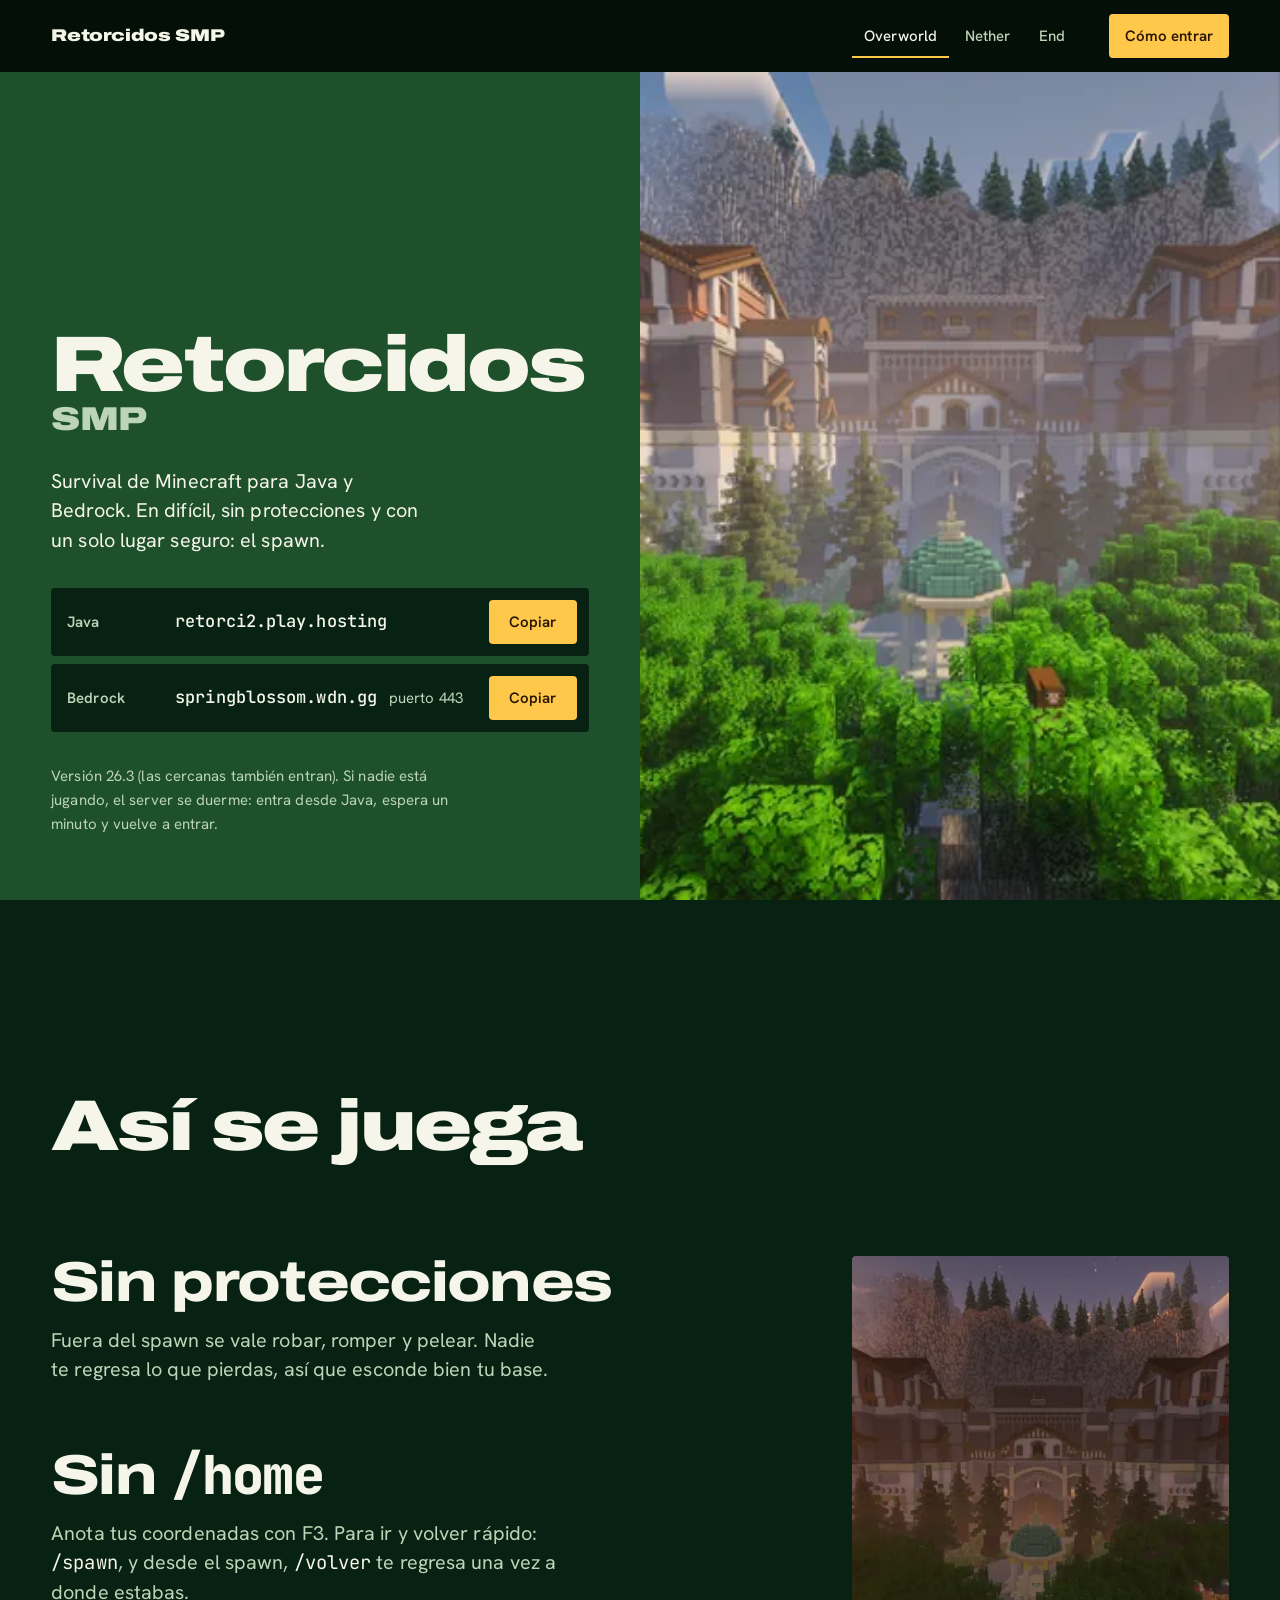
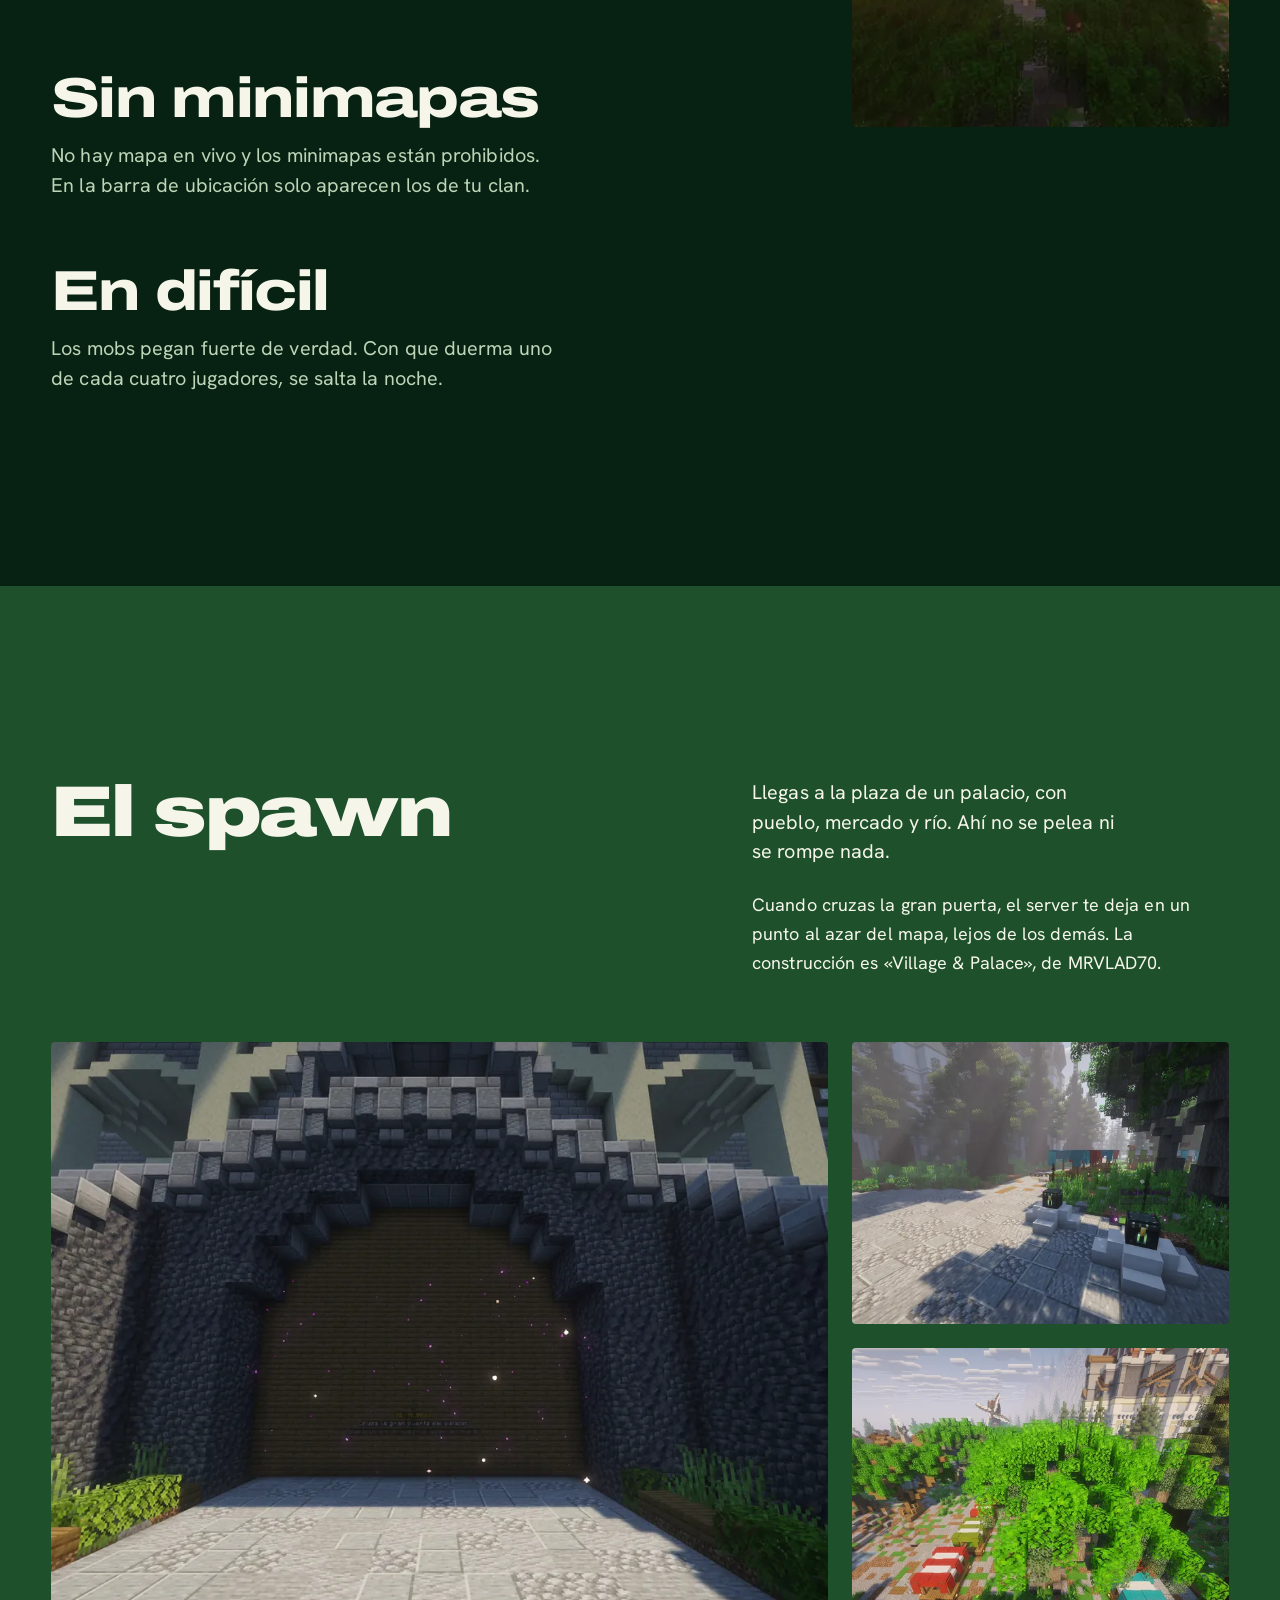
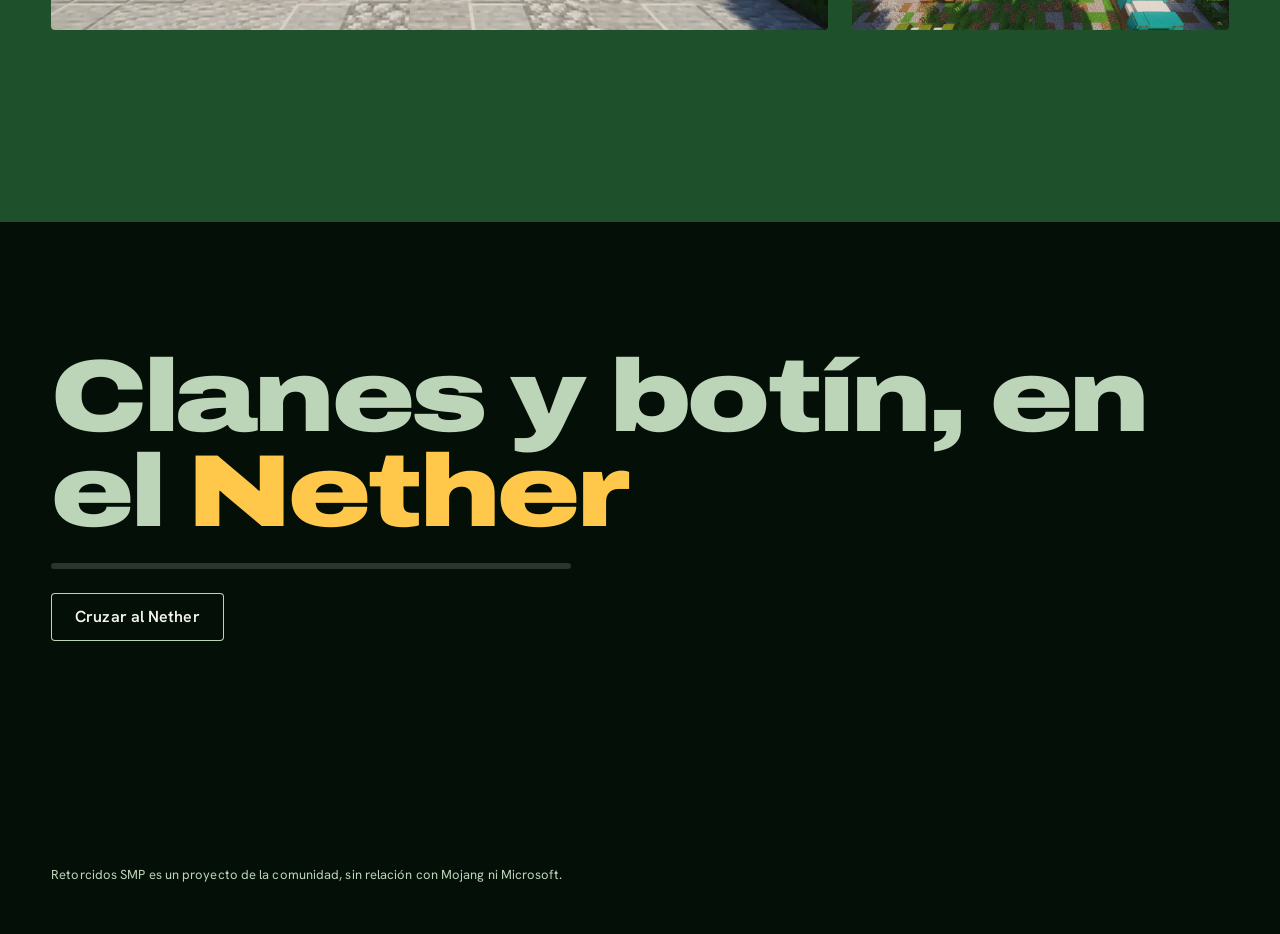
==== index.html @ 357f5db4 "Web de Retorcidos SMP: Overworld, Nether y End con cruce entre dimensiones Co-Authored-By: Claude Op" ====
<!doctype html>
<html lang="es">
<head>
<meta charset="utf-8">
<meta name="viewport" content="width=device-width, initial-scale=1">
<title>Retorcidos SMP · Survival para Java y Bedrock</title>
<meta name="description" content="Survival de Minecraft en difícil y sin protecciones, para Java y Bedrock. Clanes, cajas con llaves, un pase de 60 días y tu skin de Parabellum.">
<meta name="theme-color" content="#21412c">
<meta property="og:type" content="website">
<meta property="og:title" content="Retorcidos SMP">
<meta property="og:description" content="Survival de Minecraft en difícil y sin protecciones, para Java y Bedrock.">
<meta property="og:image" content="img/compartir.jpg">
<meta name="twitter:card" content="summary_large_image">
<link rel="icon" href="favicon.svg" type="image/svg+xml">
<link rel="preconnect" href="https://fonts.googleapis.com">
<link rel="preconnect" href="https://fonts.gstatic.com" crossorigin>
<link rel="stylesheet" href="https://fonts.googleapis.com/css2?family=Archivo:wdth,wght@100..125,700..900&family=Hanken+Grotesk:wght@400;500;600&family=JetBrains+Mono:wght@500&display=swap">
<link rel="stylesheet" href="css/sitio.css">
<script src="js/sitio.js" defer></script>
</head>
<body data-world="overworld">
<a class="salto" href="#contenido">Saltar al contenido</a>
<header class="barra">
  <a class="barra-marca" href="index.html" data-mundo="overworld">Retorcidos SMP</a>
  <nav class="mundos" aria-label="Dimensiones">
    <a href="index.html" data-mundo="overworld" aria-current="page">Overworld</a>
    <a href="nether.html" data-mundo="nether">Nether</a>
    <a href="end.html" data-mundo="end">End</a>
  </nav>
  <a class="boton" href="#entrar">Cómo entrar</a>
</header>

<main id="contenido" tabindex="-1">
  <section class="portada" aria-labelledby="titulo-portada">
    <div class="portada-campo">
      <h1 class="display" id="titulo-portada"><span>Retorcidos</span><span class="chico">SMP</span></h1>
      <p class="lede">Survival de Minecraft para Java y Bedrock. En difícil, sin protecciones y con un solo lugar seguro: el spawn.</p>
      <div class="direcciones" id="entrar">
        <div class="direccion">
          <span class="plataforma">Java</span>
          <span class="valor"><code>retorci2.play.hosting</code></span>
          <button class="copiar" type="button" data-copiar="retorci2.play.hosting">Copiar</button>
        </div>
        <div class="direccion">
          <span class="plataforma">Bedrock</span>
          <span class="valor"><code>springblossom.wdn.gg</code><span class="puerto">puerto 443</span></span>
          <button class="copiar" type="button" data-copiar="springblossom.wdn.gg">Copiar</button>
        </div>
      </div>
      <p class="nota">Versión 26.3 (las cercanas también entran). Si nadie está jugando, el server se duerme: entra desde Java, espera un minuto y vuelve a entrar.</p>
    </div>
    <div class="portada-foto">
      <img src="img/palacio-1280.webp" srcset="img/palacio-768.webp 768w, img/palacio-1280.webp 1280w, img/palacio-1920.webp 1920w" sizes="(max-width: 900px) 100vw, 50vw" width="1280" height="720" alt="El palacio del spawn de Retorcidos SMP, con su glorieta al frente y el bosque alrededor." fetchpriority="high">
    </div>
  </section>

  <section class="seccion oscura" aria-labelledby="titulo-reglas">
    <div class="reticula">
      <h2 class="titulo" id="titulo-reglas" style="grid-column: 1 / -1">Así se juega</h2>
      <div class="reglas">
        <div class="regla revela">
          <h3>Sin protecciones</h3>
          <p>Fuera del spawn se vale robar, romper y pelear. Nadie te regresa lo que pierdas, así que esconde bien tu base.</p>
        </div>
        <div class="regla revela">
          <h3>Sin <code>/home</code></h3>
          <p>Anota tus coordenadas con F3. Para ir y volver rápido: <code>/spawn</code>, y desde el spawn, <code>/volver</code> te regresa una vez a donde estabas.</p>
        </div>
        <div class="regla revela">
          <h3>Sin minimapas</h3>
          <p>No hay mapa en vivo y los minimapas están prohibidos. En la barra de ubicación solo aparecen los de tu clan.</p>
        </div>
        <div class="regla revela">
          <h3>En difícil</h3>
          <p>Los mobs pegan fuerte de verdad. Con que duerma uno de cada cuatro jugadores, se salta la noche.</p>
        </div>
      </div>
      <div class="reglas-foto">
        <img src="img/palacio-atardecer-768.webp" srcset="img/palacio-atardecer-768.webp 768w, img/palacio-atardecer-1280.webp 1280w, img/palacio-atardecer-1920.webp 1920w" sizes="30vw" width="768" height="432" loading="lazy" alt="El palacio del spawn al atardecer.">
      </div>
    </div>
  </section>

  <section class="seccion campo" aria-labelledby="titulo-spawn">
    <div class="reticula">
      <div class="spawn-cabeza">
        <h2 class="titulo" id="titulo-spawn">El spawn</h2>
      </div>
      <div class="spawn-texto texto">
        <p class="lede">Llegas a la plaza de un palacio, con pueblo, mercado y río. Ahí no se pelea ni se rompe nada.</p>
        <p>Cuando cruzas la gran puerta, el server te deja en un punto al azar del mapa, lejos de los demás. La construcción es «Village &amp; Palace», de MRVLAD70.</p>
      </div>
      <div class="spawn-fotos">
        <img class="foto-grande revela-foto" src="img/puerta-1280.webp" srcset="img/puerta-768.webp 768w, img/puerta-1280.webp 1280w, img/puerta-1920.webp 1920w" sizes="(max-width: 900px) 100vw, 66vw" width="1280" height="720" loading="lazy" alt="La gran puerta del palacio: el portal que te manda al mundo.">
        <img class="foto-a revela-foto" src="img/cajas-768.webp" srcset="img/cajas-768.webp 768w, img/cajas-1280.webp 1280w, img/cajas-1920.webp 1920w" sizes="(max-width: 900px) 100vw, 33vw" width="768" height="432" loading="lazy" alt="Las cajas de la plaza, sobre sus pedestales, con luz entre los árboles.">
        <img class="foto-b revela-foto" src="img/mercado-768.webp" srcset="img/mercado-768.webp 768w, img/mercado-1280.webp 1280w, img/mercado-1920.webp 1920w" sizes="(max-width: 900px) 100vw, 33vw" width="768" height="432" loading="lazy" alt="El mercado del pueblo, entre los árboles.">
      </div>
    </div>
  </section>

  <section class="cruce" aria-label="Siguiente dimensión">
    <p class="cruce-titulo">Clanes y botín, en el <span class="destino">Nether</span></p>
    <div class="cruce-barra" aria-hidden="true"><i></i></div>
    <a class="boton secundario" href="nether.html" data-mundo="nether">Cruzar al Nether</a>
  </section>
</main>

<p class="legal">Retorcidos SMP es un proyecto de la comunidad, sin relación con Mojang ni Microsoft.</p>
<div class="aviso-cruce" hidden><span></span><div aria-hidden="true"><i></i></div></div>
<div class="portal" hidden aria-hidden="true"><strong></strong><span></span></div>
<div class="aviso" role="status" aria-live="polite"></div>
</body>
</html>
---- css/sitio.css ----
/* Retorcidos SMP · web
   Tres dimensiones, tres colores: la superficie ES el color de la dimensión (Overworld musgo, Nether netherrack,
   End purpur con tinta de piedra del End). Señal dorada = la marca del server (el degradado del prefijo).
   Archivo ancho para mostrar, Hanken Grotesk para leer, JetBrains Mono solo para direcciones y coordenadas reales. */

:root {
  --font-display: "Archivo", system-ui, sans-serif;
  --font-text: "Hanken Grotesk", system-ui, sans-serif;
  --font-mono: "JetBrains Mono", ui-monospace, monospace;

  --text-display: clamp(4rem, 12.5vw, 11.5rem);
  --text-h1: clamp(3rem, 8vw, 7.5rem);
  --text-h2: clamp(2.5rem, 5.6vw, 5rem);
  --text-h3: clamp(1.625rem, 2.7vw, 2.375rem);
  --text-lede: clamp(1.1875rem, 1.55vw, 1.4375rem);
  --text-body: 1.125rem;
  --text-small: 0.9375rem;
  --text-label: 0.8125rem;

  --s-1: 4px; --s-2: 8px; --s-3: 12px; --s-4: 16px; --s-5: 24px; --s-6: 32px;
  --s-7: 48px; --s-8: 64px; --s-9: 96px; --s-10: 128px; --s-11: 192px;
  --gutter: clamp(20px, 4vw, 56px);
  --radius: 4px;
  --ease: cubic-bezier(0.16, 1, 0.3, 1);

  --signal: oklch(0.86 0.15 84);
  --signal-press: oklch(0.8 0.15 80);
  --signal-ink: oklch(0.22 0.05 70);
  --ok: oklch(0.82 0.15 150);

  /* Colores de las llaves (los mismos del juego, cajas.yml) */
  --llave-comun: #d4d4d8;
  --llave-rara: #60a5fa;
  --llave-epica: #c084fc;
  --llave-legendaria: #f59e0b;

  color-scheme: dark;
}

/* ---------------------------------------------------------------- las tres dimensiones */
body[data-world="overworld"] {
  --field: oklch(0.385 0.082 150);
  --deep: oklch(0.225 0.045 155);
  --ground: oklch(0.155 0.026 155);
  --ink: oklch(0.97 0.018 110);
  --ink-muted: oklch(0.845 0.048 140);
  --line: oklch(0.97 0.018 110 / 0.16);
  --veil: oklch(0.155 0.026 155 / 0.72);
}
body[data-world="nether"] {
  --field: oklch(0.43 0.155 28);
  --deep: oklch(0.225 0.075 25);
  --ground: oklch(0.15 0.04 25);
  --ink: oklch(0.97 0.022 70);
  --ink-muted: oklch(0.865 0.06 45);
  --line: oklch(0.97 0.022 70 / 0.16);
  --veil: oklch(0.15 0.04 25 / 0.72);
}
body[data-world="end"] {
  --field: oklch(0.33 0.11 305);
  --deep: oklch(0.195 0.06 300);
  --ground: oklch(0.135 0.035 300);
  --ink: oklch(0.955 0.07 100);
  --ink-muted: oklch(0.85 0.055 300);
  --line: oklch(0.955 0.07 100 / 0.16);
  --veil: oklch(0.135 0.035 300 / 0.72);
}
/* Colores de destino para la cortina del portal (mismo valor que --field de cada dimensión) */
.portal[data-destino="overworld"] { --dest: oklch(0.385 0.082 150); --dest-ink: oklch(0.97 0.018 110); }
.portal[data-destino="nether"] { --dest: oklch(0.43 0.155 28); --dest-ink: oklch(0.97 0.022 70); }
.portal[data-destino="end"] { --dest: oklch(0.33 0.11 305); --dest-ink: oklch(0.955 0.07 100); }

/* ---------------------------------------------------------------- base */
*, *::before, *::after { box-sizing: border-box; }
html {
  -webkit-text-size-adjust: 100%;
  scrollbar-color: var(--ink-muted) var(--ground);
  accent-color: var(--signal);
  scroll-padding-top: 88px;
}
body {
  margin: 0;
  background: var(--ground);
  color: var(--ink);
  font-family: var(--font-text);
  font-size: var(--text-body);
  line-height: 1.6;
  letter-spacing: 0.005em;
  text-rendering: optimizeLegibility;
  -webkit-font-smoothing: antialiased;
  transition: background-color 400ms var(--ease);
}
img { display: block; max-width: 100%; height: auto; }
h1, h2, h3, p, ul, ol, dl, dd, figure { margin: 0; }
ul, ol { padding: 0; list-style: none; }
h1, h2, h3 { text-wrap: balance; }
p { text-wrap: pretty; }
a { color: inherit; text-underline-offset: 0.22em; text-decoration-thickness: 1px; }
::selection { background: var(--signal); color: var(--signal-ink); }
:focus-visible { outline: 2px solid var(--signal); outline-offset: 3px; border-radius: 2px; }
code { font-family: var(--font-mono); font-size: 0.95em; }

.salto {
  position: absolute; left: var(--s-4); top: -60px; z-index: 60;
  background: var(--signal); color: var(--signal-ink); padding: var(--s-3) var(--s-4);
  border-radius: var(--radius); font-weight: 600; text-decoration: none;
}
.salto:focus { top: var(--s-4); }

.display {
  font-family: var(--font-display);
  font-stretch: 125%;
  font-weight: 900;
  letter-spacing: -0.035em;
  line-height: 0.9;
}

/* ---------------------------------------------------------------- barra superior */
.barra {
  position: fixed; inset: 0 0 auto 0; z-index: 40;
  display: flex; align-items: center; gap: var(--s-6);
  height: 72px; padding-inline: var(--gutter);
  background: var(--ground);
  transition: background-color 400ms var(--ease), box-shadow 300ms var(--ease);
}
.barra.solida { box-shadow: 0 1px 0 var(--line); }
.barra-marca {
  font-family: var(--font-display); font-stretch: 125%; font-weight: 900;
  font-size: 1.0625rem; letter-spacing: -0.02em; text-decoration: none; white-space: nowrap;
}
.mundos { display: flex; gap: var(--s-1); margin-left: auto; }
.mundos a {
  display: inline-flex; align-items: center; min-height: 44px; padding: 0 var(--s-3);
  font-size: var(--text-small); font-weight: 500; color: var(--ink-muted); text-decoration: none;
  border-radius: var(--radius); transition: color 150ms var(--ease), background-color 150ms var(--ease);
}
.mundos a:hover { color: var(--ink); background: var(--line); }
.mundos a[aria-current="page"] { color: var(--ink); box-shadow: inset 0 -2px 0 var(--signal); border-radius: 0; }
.boton {
  display: inline-flex; align-items: center; justify-content: center; gap: var(--s-2);
  min-height: 48px; padding: 0 var(--s-5);
  font-family: var(--font-text); font-size: 1rem; font-weight: 600; line-height: 1;
  color: var(--signal-ink); background: var(--signal); border: 0; border-radius: var(--radius);
  text-decoration: none; cursor: pointer;
  transition: background-color 150ms var(--ease), transform 120ms var(--ease);
}
.boton:hover { background: var(--signal-press); }
.boton:active { transform: translateY(1px); }
.boton.secundario { color: var(--ink); background: transparent; box-shadow: inset 0 0 0 1px var(--ink-muted); }
.boton.secundario:hover { background: var(--line); }
.boton svg { width: 18px; height: 18px; flex: none; }
.barra .boton { min-height: 44px; padding: 0 var(--s-4); font-size: var(--text-small); }

/* ---------------------------------------------------------------- portada (hero) */
.portada {
  display: grid; grid-template-columns: minmax(0, 1fr) minmax(0, 1fr);
  min-height: max(100svh, 680px); padding-top: 72px;
  background: var(--field);
}
.portada-campo {
  display: flex; flex-direction: column; justify-content: flex-end; gap: var(--s-6);
  padding: var(--s-9) var(--gutter) var(--s-8);
}
.portada-campo .display { font-size: clamp(3.5rem, 6.15vw, 7.5rem); }
body[data-world="nether"] .portada-campo .display { font-size: clamp(3.75rem, 8.4vw, 9.5rem); }
body[data-world="end"] .portada-campo .display { font-size: clamp(4rem, 10.5vw, 11rem); }
.portada-campo .display span { display: block; }
.portada-campo .display .chico { font-size: 0.42em; letter-spacing: -0.02em; margin-top: 0.12em; color: var(--ink-muted); }
.lede { font-size: var(--text-lede); line-height: 1.5; max-width: 34ch; }
.portada-foto { position: relative; overflow: hidden; background: var(--deep); }
.portada-foto img { position: absolute; inset: 0; width: 100%; height: 100%; object-fit: cover; object-position: 50% 45%; }
.portada.invertida .portada-foto { order: -1; }
.portada.solo-campo { grid-template-columns: minmax(0, 1fr); }
.portada.solo-campo .portada-campo { padding-top: var(--s-10); }
.portada.solo-campo .display { font-size: clamp(4.5rem, 17vw, 15rem); }

/* direcciones para entrar */
.direcciones { display: grid; gap: var(--s-2); max-width: 560px; }
.direccion {
  display: grid; grid-template-columns: 92px minmax(0, 1fr) auto; align-items: center; gap: var(--s-4);
  min-height: 64px; padding: var(--s-3) var(--s-3) var(--s-3) var(--s-4);
  background: var(--deep); border-radius: var(--radius);
}
.direccion .plataforma { font-weight: 600; font-size: var(--text-small); color: var(--ink-muted); }
.direccion .valor { display: flex; flex-wrap: wrap; align-items: baseline; gap: 2px var(--s-3); min-width: 0; }
.direccion code { font-size: 1.0625rem; font-weight: 500; color: var(--ink); overflow-wrap: anywhere; }
.direccion .puerto { font-size: var(--text-small); color: var(--ink-muted); white-space: nowrap; }
.copiar {
  min-height: 44px; min-width: 88px; padding: 0 var(--s-4);
  font: 600 var(--text-small) / 1 var(--font-text); color: var(--signal-ink); background: var(--signal);
  border: 0; border-radius: var(--radius); cursor: pointer;
  transition: background-color 150ms var(--ease);
}
.copiar:hover { background: var(--signal-press); }
.copiar[data-listo] { background: var(--ok); }
.nota { font-size: var(--text-small); color: var(--ink-muted); max-width: 52ch; }
.nota a { color: var(--ink); font-weight: 600; }
.coordenadas { font-family: var(--font-mono); font-size: var(--text-label); color: var(--ink-muted); letter-spacing: 0.02em; }

/* ---------------------------------------------------------------- secciones */
.seccion { padding: var(--s-11) var(--gutter); }
.seccion.oscura { background: var(--deep); }
.seccion.campo { background: var(--field); }
.seccion.piedra { background: var(--ink); color: var(--ground); }
.titulo { font-family: var(--font-display); font-stretch: 125%; font-weight: 900; font-size: var(--text-h2);
  letter-spacing: -0.03em; line-height: 0.95; }
.reticula { display: grid; grid-template-columns: repeat(12, minmax(0, 1fr)); column-gap: var(--s-5); }
.texto { max-width: 62ch; }
.texto p + p { margin-top: var(--s-4); }
.texto .lede + p { margin-top: var(--s-5); }

/* reglas del mundo */
.reglas { grid-column: 1 / span 7; display: grid; gap: var(--s-8); margin-top: var(--s-9); }
.regla h3 { font-family: var(--font-display); font-stretch: 125%; font-weight: 800;
  font-size: clamp(2.25rem, 4.4vw, 4.25rem); letter-spacing: -0.03em; line-height: 0.95; }
.regla p { margin-top: var(--s-4); max-width: 46ch; color: var(--ink-muted); font-size: var(--text-lede); line-height: 1.5; }
.regla code { color: var(--ink); }
.reglas-foto { grid-column: 9 / span 4; align-self: start; position: sticky; top: 112px; margin-top: var(--s-9); }
.reglas-foto img { width: 100%; aspect-ratio: 4 / 5; object-fit: cover; border-radius: var(--radius); }

/* el spawn */
.spawn-cabeza { grid-column: 1 / span 6; }
.spawn-texto { grid-column: 8 / span 5; align-self: end; }
.spawn-fotos { grid-column: 1 / -1; display: grid; grid-template-columns: repeat(12, minmax(0, 1fr));
  column-gap: var(--s-5); row-gap: var(--s-5); margin-top: var(--s-8); }
.spawn-fotos img { width: 100%; height: 100%; object-fit: cover; border-radius: var(--radius); }
.foto-grande { grid-column: 1 / span 8; grid-row: span 2; aspect-ratio: 16 / 10; }
.foto-a { grid-column: 9 / span 4; aspect-ratio: 4 / 3; }
.foto-b { grid-column: 9 / span 4; aspect-ratio: 4 / 3; }

/* ---------------------------------------------------------------- Nether: clanes */
.clanes { align-items: start; }
.clanes-texto { grid-column: 1 / span 5; }
.clanes-demo { grid-column: 7 / span 6; display: grid; gap: var(--s-5); }
.comandos { margin-top: var(--s-7); display: grid; gap: var(--s-5); }
.comandos div { display: grid; grid-template-columns: minmax(0, 15ch) minmax(0, 1fr); gap: var(--s-4); align-items: baseline;
  padding-top: var(--s-4); box-shadow: inset 0 1px 0 var(--line); }
.comandos dt { font-family: var(--font-mono); font-size: var(--text-small); font-weight: 500; }
.comandos dd { color: var(--ink-muted); }

/* réplicas del juego: se ven como el juego (Minecraft dibuja cada letra de un color en los degradados) */
.juego { background: oklch(0.12 0.01 280 / 0.78); border-radius: var(--radius); padding: var(--s-5); font-size: 1.0625rem;
  line-height: 1.7; color: #f5f5f5; }
.juego p { overflow-wrap: anywhere; }
.juego .gris { color: #a3a3a3; }
.juego .claro { color: #e5e7eb; }
.juego b { font-weight: 700; color: #ffffff; }
.juego .doble { margin-top: var(--s-3); }
.barra-ubicacion { position: relative; height: 10px; margin: var(--s-6) 0 var(--s-2); border-radius: 2px;
  background: oklch(0.3 0.02 280); }
.barra-ubicacion i { position: absolute; top: 50%; width: 12px; height: 12px; margin: -6px 0 0 -6px; border-radius: 2px; }
.barra-ubicacion .t1 { left: 34%; background: #ff7a3d; }
.barra-ubicacion .t2 { left: 71%; background: #ffb000; }
.leyenda-barra { font-size: var(--text-small); color: var(--ink-muted); }

/* llaves */
.llaves-cabeza { grid-column: 1 / span 6; }
.llaves-foto { grid-column: 8 / span 5; align-self: end; }
.llaves-foto img { border-radius: var(--radius); aspect-ratio: 4 / 3; object-fit: cover; width: 100%; }
.tabla-llaves { grid-column: 1 / -1; margin-top: var(--s-8); width: 100%; border-collapse: collapse;
  font-variant-numeric: tabular-nums; }
.tabla-llaves th, .tabla-llaves td { text-align: left; padding: var(--s-4) var(--s-4) var(--s-4) 0; vertical-align: baseline; }
.tabla-llaves thead th { font-size: var(--text-small); font-weight: 600; color: var(--ink-muted); box-shadow: inset 0 -1px 0 var(--line); }
.tabla-llaves tbody tr { box-shadow: inset 0 -1px 0 var(--line); }
.tabla-llaves tbody th { font-family: var(--font-display); font-stretch: 125%; font-weight: 800; font-size: clamp(1.25rem, 2vw, 1.75rem);
  letter-spacing: -0.02em; white-space: nowrap; }
.tabla-llaves tbody th::before { content: ""; display: inline-block; width: 0.62em; height: 0.62em; margin-right: 0.45em;
  background: var(--color, currentColor); border-radius: 2px; vertical-align: 0.02em; }
.tabla-llaves .uno-en { font-family: var(--font-display); font-stretch: 112%; font-weight: 700; font-size: 1.25rem; }
.tabla-nota { grid-column: 1 / span 8; margin-top: var(--s-5); color: var(--ink-muted); font-size: var(--text-small); }

/* encantamientos */
.filo { grid-column: 1 / -1; }
.filo .display { font-size: clamp(5rem, 19vw, 17rem); }
.filo-texto { grid-column: 7 / span 6; margin-top: var(--s-7); }

/* ---------------------------------------------------------------- End: pase */
.pase-cuadros { grid-column: 1 / span 7; display: grid; grid-template-columns: repeat(10, minmax(0, 1fr)); gap: 6px;
  margin-top: var(--s-8); }
.pase-cuadros li { aspect-ratio: 1; border-radius: 3px; background: var(--deep); position: relative; }
.pase-cuadros li.grande { background: oklch(0.48 0.12 305); }
.pase-cuadros li.ultimo { background: var(--signal); }
.pase-cuadros li span { position: absolute; left: 5px; top: 3px; font-size: 0.6875rem; font-variant-numeric: tabular-nums;
  color: var(--ink-muted); }
.pase-cuadros li.ultimo span { color: var(--signal-ink); font-weight: 600; }
.pase-dias { grid-column: 9 / span 4; margin-top: var(--s-8); display: grid; gap: var(--s-4); align-content: start; }
.pase-dias div { display: grid; grid-template-columns: 4.5ch minmax(0, 1fr); gap: var(--s-3); padding-top: var(--s-3);
  box-shadow: inset 0 1px 0 var(--line); }
.pase-dias dt { font-family: var(--font-display); font-stretch: 112%; font-weight: 800; font-variant-numeric: tabular-nums; }
.pase-dias dd { color: var(--ink-muted); }

.leyenda { align-items: end; }
.leyenda-titulo { grid-column: 1 / span 7; }
.leyenda-titulo .display { font-size: clamp(2.5rem, 9vw, 8.5rem); }
.leyenda-texto { grid-column: 1 / span 6; margin-top: var(--s-6); }
.marcador-bloque { grid-column: 9 / span 4; grid-row: 1 / span 2; align-self: end; justify-self: end;
  width: min(100%, 280px); display: grid; gap: var(--s-3); }
.marcador { width: 100%; padding: var(--s-4) var(--s-5);
  background: oklch(0.12 0.01 280 / 0.8); border-radius: var(--radius); color: #f5f5f5; font-size: 0.9375rem; line-height: 1.75; }
.marcador .tit { display: block; text-align: center; font-weight: 800; font-family: var(--font-display); font-stretch: 112%;
  margin-bottom: var(--s-2); color: #ffd04d; }
.marcador .gris { color: #a3a3a3; }
.marcador .val { color: #ffe066; }
.marcador-nota { font-size: var(--text-small); color: var(--ink-muted); }

/* Parabellum (piedra del End: el único tramo claro) */
.parabellum .display { font-size: clamp(2.5rem, 11.2vw, 10rem); }
.parabellum-texto { grid-column: 1 / span 6; margin-top: var(--s-7); }
.parabellum-lista { grid-column: 8 / span 5; margin-top: var(--s-7); display: grid; gap: var(--s-5); }
.parabellum-lista li { padding-top: var(--s-4); box-shadow: inset 0 1px 0 oklch(0.135 0.035 300 / 0.2); }
.parabellum-lista strong { display: block; font-weight: 600; }
.parabellum .boton.secundario { color: var(--ground); background: transparent; box-shadow: inset 0 0 0 1.5px oklch(0.135 0.035 300 / 0.55); }
.parabellum .boton.secundario:hover { background: oklch(0.135 0.035 300 / 0.08); }
.parabellum .boton { background: var(--deep); color: var(--ink); }
.parabellum .boton:hover { background: var(--field); }
.acciones { display: flex; flex-wrap: wrap; gap: var(--s-3); margin-top: var(--s-6); }
.parabellum p { color: oklch(0.3 0.06 300); }

/* cierre */
.cierre { grid-column: 1 / span 6; }
.cierre-entrar { grid-column: 8 / span 5; align-self: end; display: grid; gap: var(--s-4); }
.legal { padding: var(--s-6) var(--gutter) var(--s-7); font-size: var(--text-label); color: var(--ink-muted); background: var(--ground); }

/* ---------------------------------------------------------------- cruce entre dimensiones */
.cruce { padding: var(--s-10) var(--gutter) var(--s-11); background: var(--ground); display: grid; justify-items: start; gap: var(--s-5); }
.cruce-titulo { font-family: var(--font-display); font-stretch: 125%; font-weight: 900; font-size: var(--text-h1);
  letter-spacing: -0.035em; line-height: 0.92; }
.cruce-titulo .destino { color: var(--signal); }
.cruce-barra { width: min(100%, 520px); height: 6px; border-radius: 3px; background: var(--line); overflow: hidden; }
.cruce-barra i { display: block; height: 100%; width: 100%; background: var(--signal); transform-origin: left;
  transform: scaleX(var(--avance, 0)); transition: transform 120ms linear; }
.cruce p { color: var(--ink-muted); }

.aviso-cruce {
  position: fixed; left: 50%; bottom: 24px; z-index: 45; translate: -50% 0;
  display: grid; gap: var(--s-2); min-width: min(88vw, 340px); padding: var(--s-3) var(--s-4);
  background: var(--ground); color: var(--ink); border-radius: var(--radius); box-shadow: 0 10px 30px oklch(0 0 0 / 0.35);
  font-size: var(--text-small); font-weight: 600;
}
.aviso-cruce[hidden] { display: none; }
.aviso-cruce div { height: 4px; border-radius: 2px; background: var(--line); overflow: hidden; }
.aviso-cruce i { display: block; height: 100%; background: var(--signal); transform-origin: left; transform: scaleX(var(--avance, 0)); }

/* la cortina: el color de la dimensión de destino llena la pantalla desde abajo */
.portal { position: fixed; inset: 0; z-index: 80; display: grid; place-items: center; pointer-events: none;
  background: var(--dest); color: var(--dest-ink); clip-path: circle(0% at 50% 100%); }
.portal[hidden] { display: none; }
.portal strong { font-family: var(--font-display); font-stretch: 125%; font-weight: 900; font-size: clamp(4rem, 16vw, 14rem);
  letter-spacing: -0.04em; line-height: 0.9; }
.portal span { position: absolute; bottom: 40px; font-family: var(--font-mono); font-size: var(--text-label); letter-spacing: 0.04em;
  opacity: 0.8; }

.aviso { position: fixed; left: 50%; top: 88px; z-index: 70; translate: -50% 0; padding: var(--s-3) var(--s-4);
  background: var(--signal); color: var(--signal-ink); border-radius: var(--radius); font-weight: 600; font-size: var(--text-small);
  opacity: 0; transform: translateY(-8px); transition: opacity 200ms var(--ease), transform 200ms var(--ease); pointer-events: none; }
.aviso.visible { opacity: 1; transform: none; }

/* ---------------------------------------------------------------- movimiento ligado al scroll
   Solo donde el navegador lo sabe hacer (animation-timeline). Nada se oculta: los títulos suben un poco y las fotos se
   abren de un recorte al tamaño completo mientras entran a la pantalla. */
.salto-lector { position: absolute; width: 1px; height: 1px; overflow: hidden; clip-path: inset(50%); white-space: nowrap; }
@supports (animation-timeline: view()) {
  @media (prefers-reduced-motion: no-preference) {
    .revela { animation: subir linear both; animation-timeline: view(); animation-range: entry 0% entry 70%; }
    .revela-foto { animation: abrir linear both; animation-timeline: view(); animation-range: entry 0% cover 35%; }
    .portada-foto img { animation: acercar linear both; animation-timeline: scroll(root); animation-range: 0 100vh; }
    @keyframes subir { from { transform: translateY(48px); } to { transform: none; } }
    @keyframes abrir { from { clip-path: inset(9% 7% 9% 7% round var(--radius)); } to { clip-path: inset(0 round var(--radius)); } }
    @keyframes acercar { from { transform: scale(1); } to { transform: scale(1.12); } }
  }
}

/* ---------------------------------------------------------------- responsive */
@media (max-width: 1100px) {
  .reglas { grid-column: 1 / -1; }
  .reglas-foto { display: none; }
  .clanes-texto, .clanes-demo { grid-column: 1 / -1; }
  .clanes-demo { margin-top: var(--s-8); }
  .pase-cuadros { grid-column: 1 / -1; }
  .pase-dias { grid-column: 1 / -1; }
  .marcador-bloque { grid-column: 1 / -1; grid-row: auto; justify-self: start; margin-top: var(--s-7); }
}
@media (max-width: 900px) {
  .portada { grid-template-columns: minmax(0, 1fr); min-height: 0; }
  .portada-foto { order: -1; aspect-ratio: 4 / 3; min-height: 0; }
  .portada-foto img { position: static; height: 100%; }
  .portada-campo { padding-top: var(--s-8); }
  .portada.solo-campo .portada-campo { padding-top: var(--s-9); }
  body[data-world] .portada-campo .display { font-size: clamp(3.25rem, 11.6vw, 7rem); }
  .seccion { padding-block: var(--s-10); }
  .spawn-cabeza, .spawn-texto, .llaves-cabeza, .llaves-foto, .filo-texto, .leyenda-titulo, .leyenda-texto,
  .parabellum-texto, .parabellum-lista, .cierre, .cierre-entrar, .tabla-nota { grid-column: 1 / -1; }
  .spawn-texto, .llaves-foto, .cierre-entrar { margin-top: var(--s-6); }
  .foto-grande { grid-column: 1 / -1; grid-row: auto; }
  .foto-a { grid-column: 1 / span 6; }
  .foto-b { grid-column: 7 / span 6; }
  .mundos { margin-left: 0; }
  .barra { gap: var(--s-3); }
}
@media (max-width: 640px) {
  .barra { height: auto; flex-wrap: wrap; padding-block: var(--s-2); row-gap: 0; }
  .barra-marca { flex: 1; }
  .mundos { order: 3; width: 100%; justify-content: space-between; margin: 0 calc(var(--s-3) * -1); }
  .portada { padding-top: 108px; }
  html { scroll-padding-top: 120px; }
  .portada-campo { padding-top: var(--s-7); }
  .portada.solo-campo .portada-campo { padding-top: var(--s-8); }
  body[data-world] .portada-campo .display { font-size: clamp(3rem, 12.6vw, 6rem); }
  .leyenda-titulo .display { font-size: 10.6vw; }
  .filo .display { font-size: 21vw; }
  .direccion { grid-template-columns: minmax(0, 1fr) auto; grid-template-areas: "p b" "v v"; row-gap: var(--s-2);
    padding: var(--s-3) var(--s-3) var(--s-4) var(--s-4); }
  .direccion code { font-size: 1rem; }
  .direccion .plataforma { grid-area: p; }
  .direccion .valor { grid-area: v; }
  .direccion .copiar { grid-area: b; }
  .foto-a, .foto-b { grid-column: 1 / -1; }
  .comandos div { grid-template-columns: minmax(0, 1fr); gap: var(--s-1); }
  .tabla-llaves thead { display: none; }
  .tabla-llaves, .tabla-llaves tbody, .tabla-llaves tr, .tabla-llaves th, .tabla-llaves td { display: block; }
  .tabla-llaves tbody tr { display: grid; grid-template-columns: minmax(0, 1fr) minmax(0, 1fr); gap: var(--s-1) var(--s-4);
    padding: var(--s-4) 0; }
  .tabla-llaves tbody th { grid-column: 1 / -1; padding: 0 0 var(--s-2); }
  .tabla-llaves td { padding: 0; }
  .tabla-llaves td::before { content: attr(data-col); display: block; font-size: var(--text-label); color: var(--ink-muted); }
  .pase-cuadros { gap: 4px; }
  .pase-cuadros li span { left: 3px; top: 1px; font-size: 0.5625rem; }
  .pase-dias div { grid-template-columns: 4ch minmax(0, 1fr); }
}

@media (prefers-reduced-motion: reduce) {
  *, *::before, *::after { transition-duration: 0.01ms !important; animation-duration: 0.01ms !important; }
}
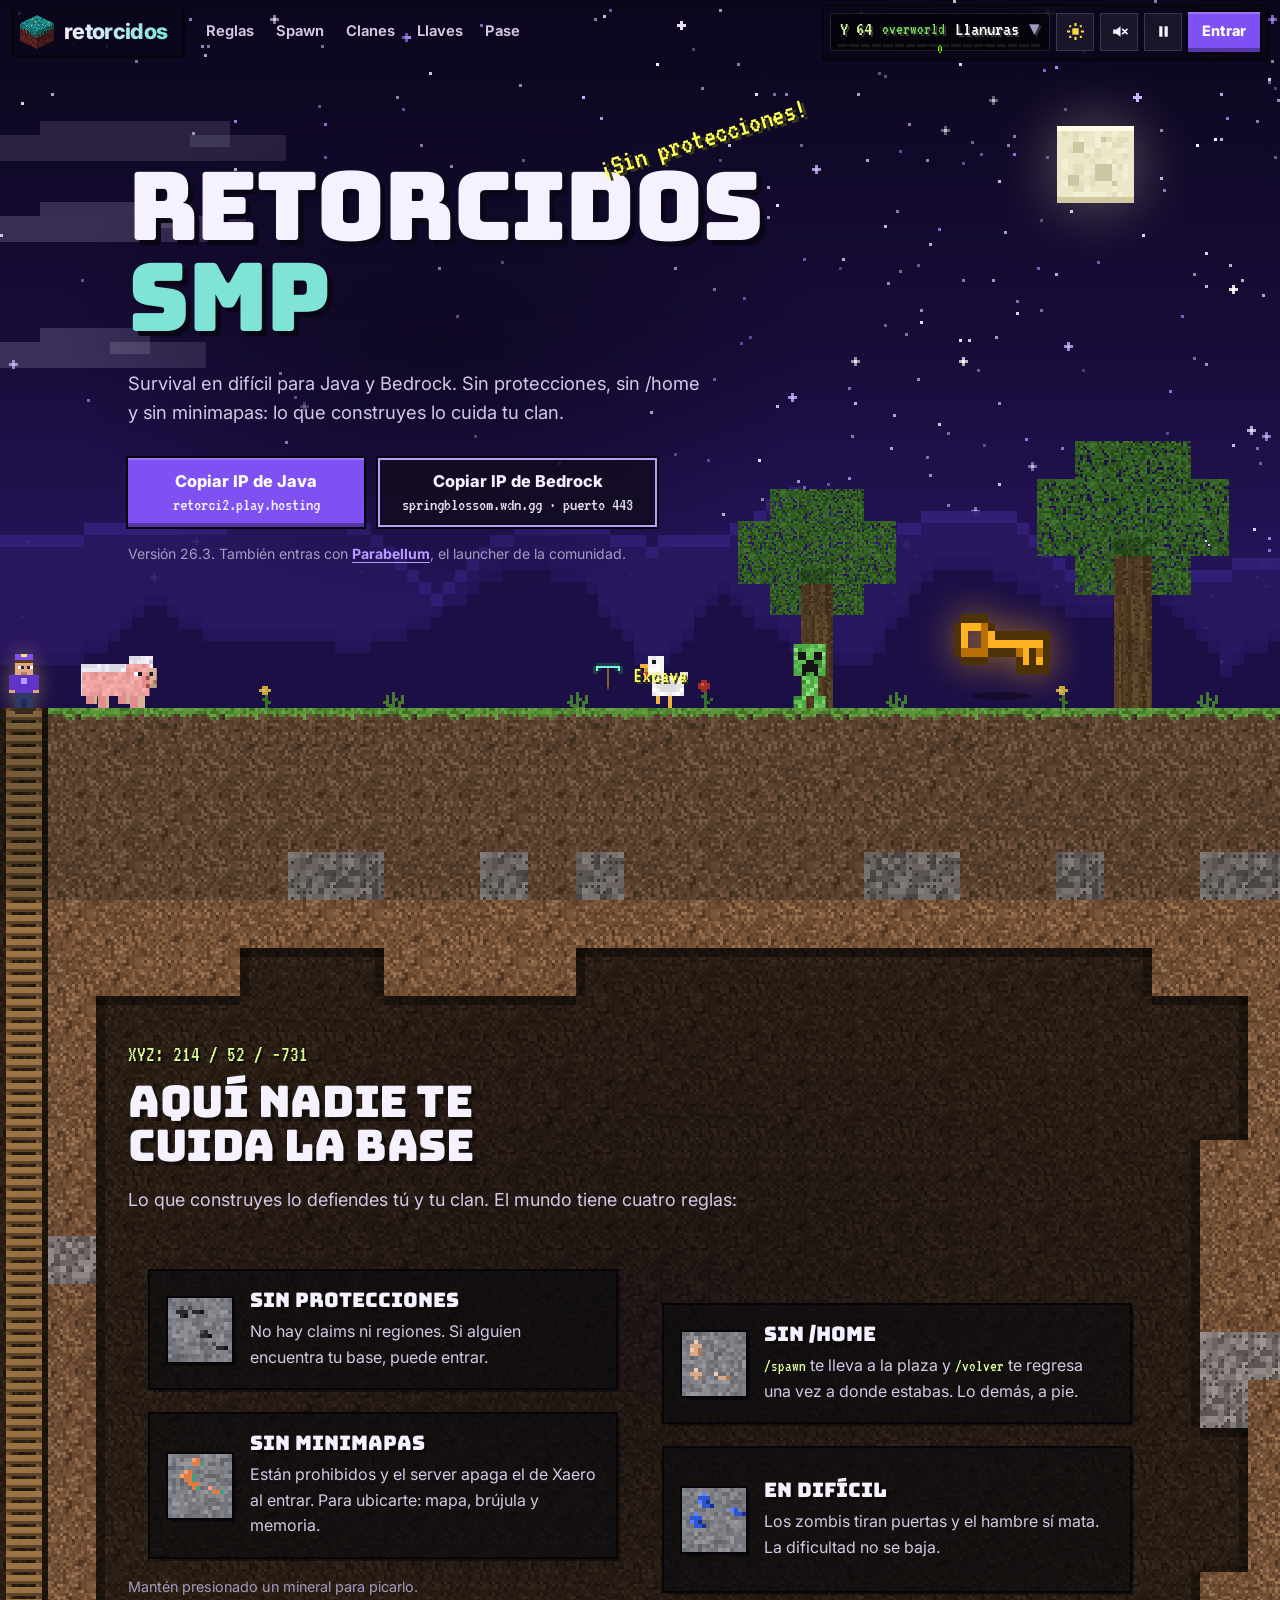
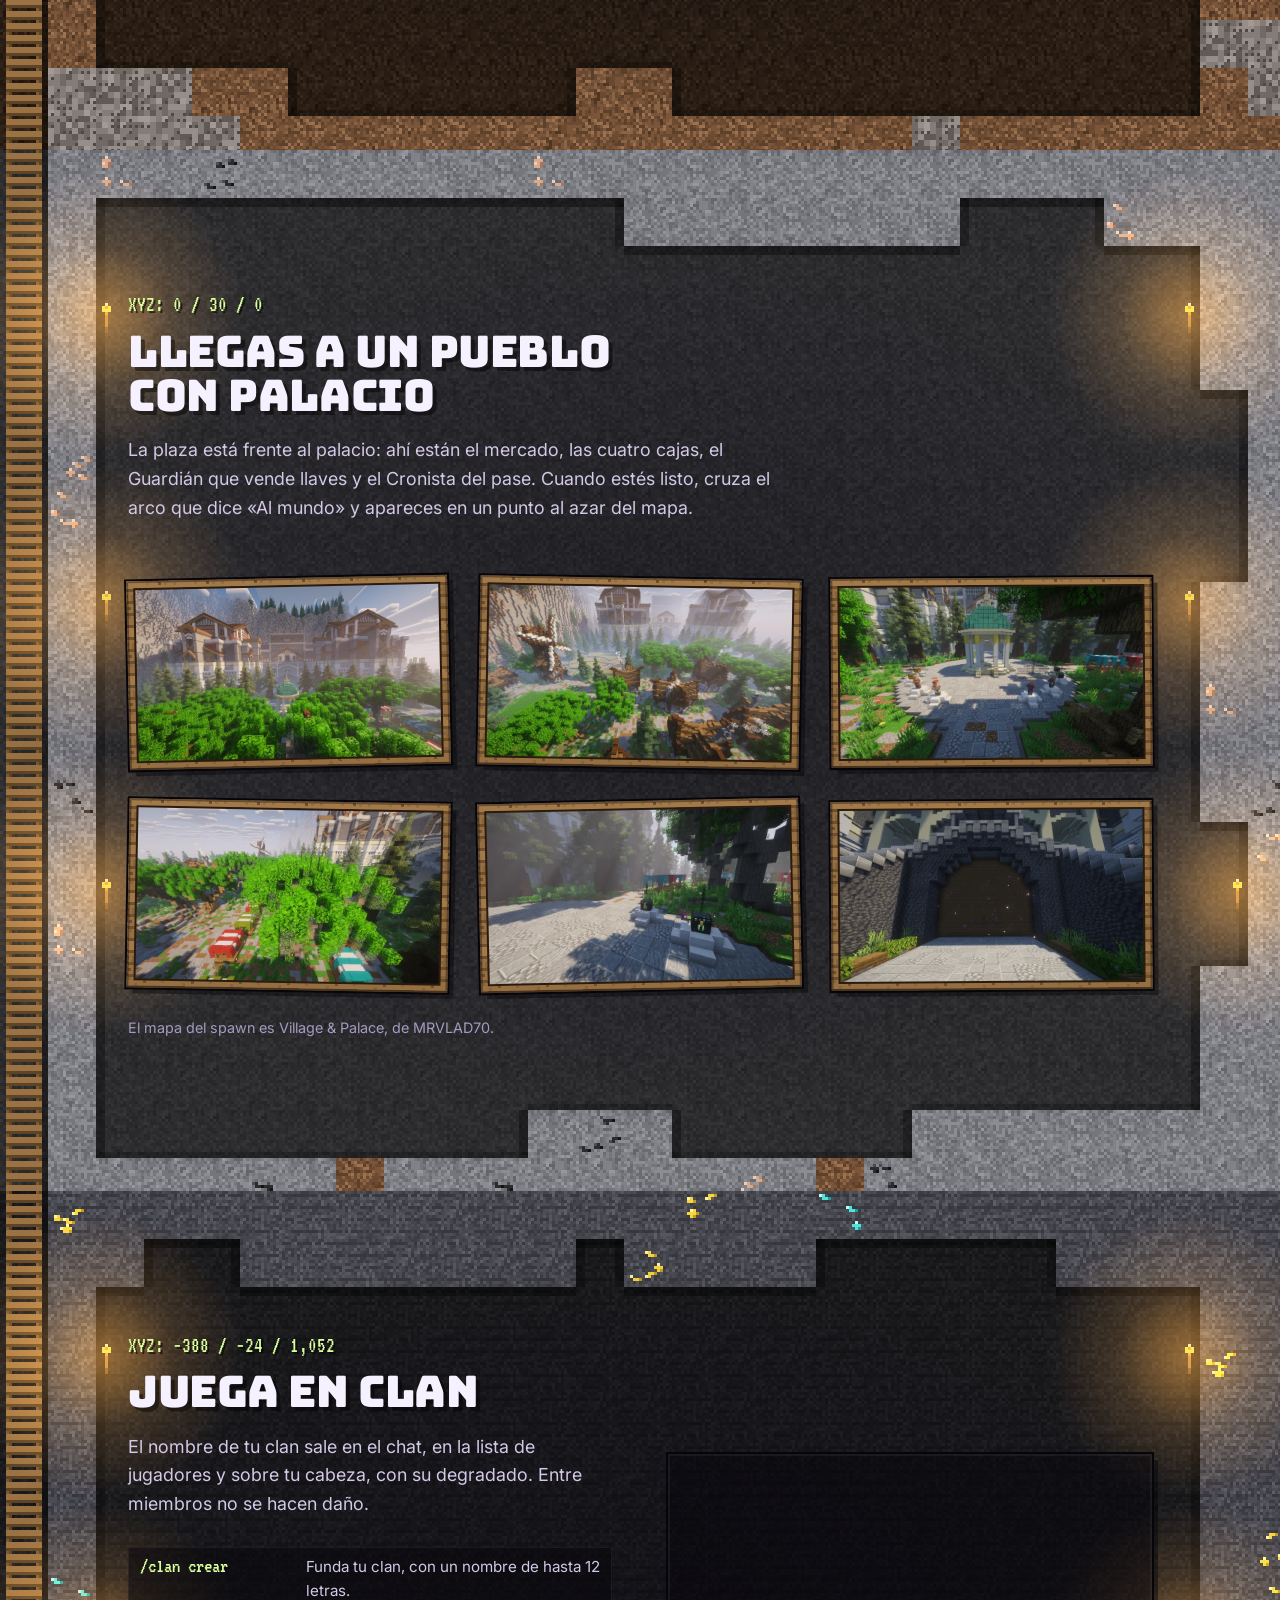
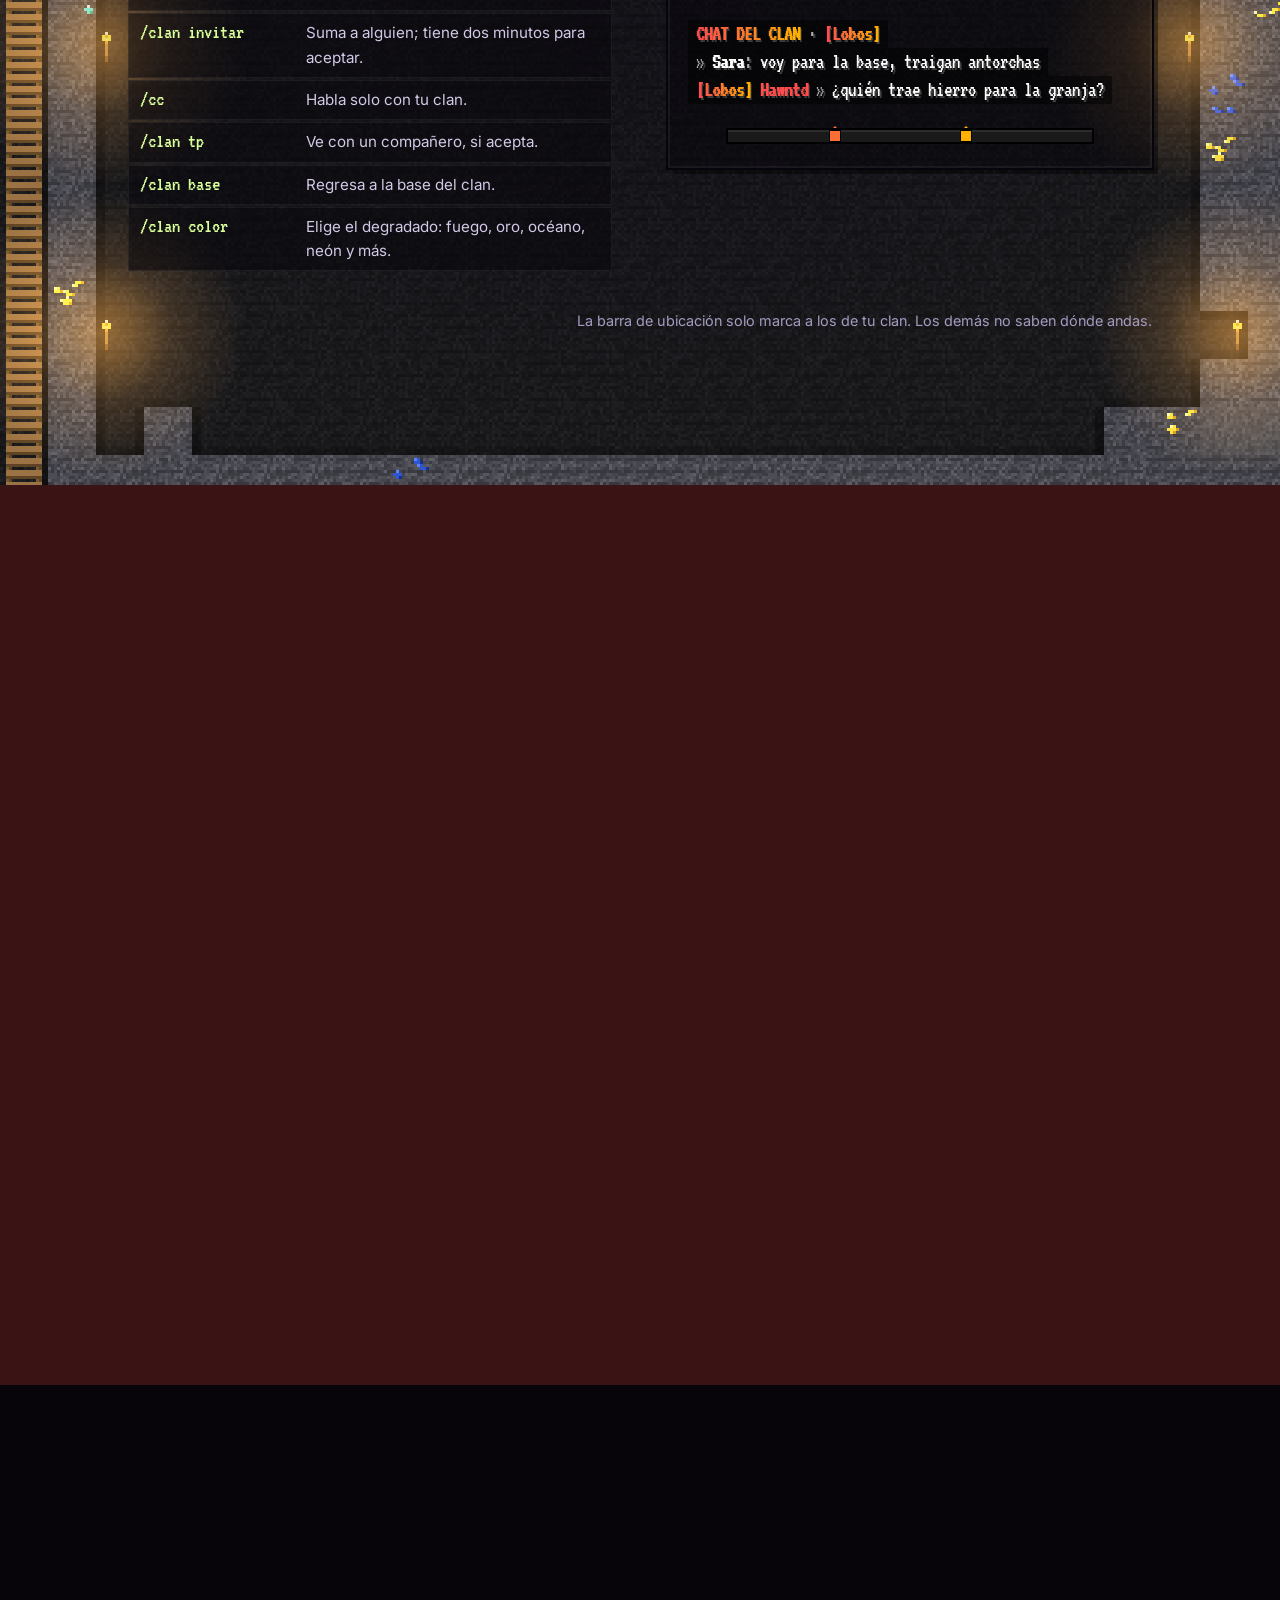
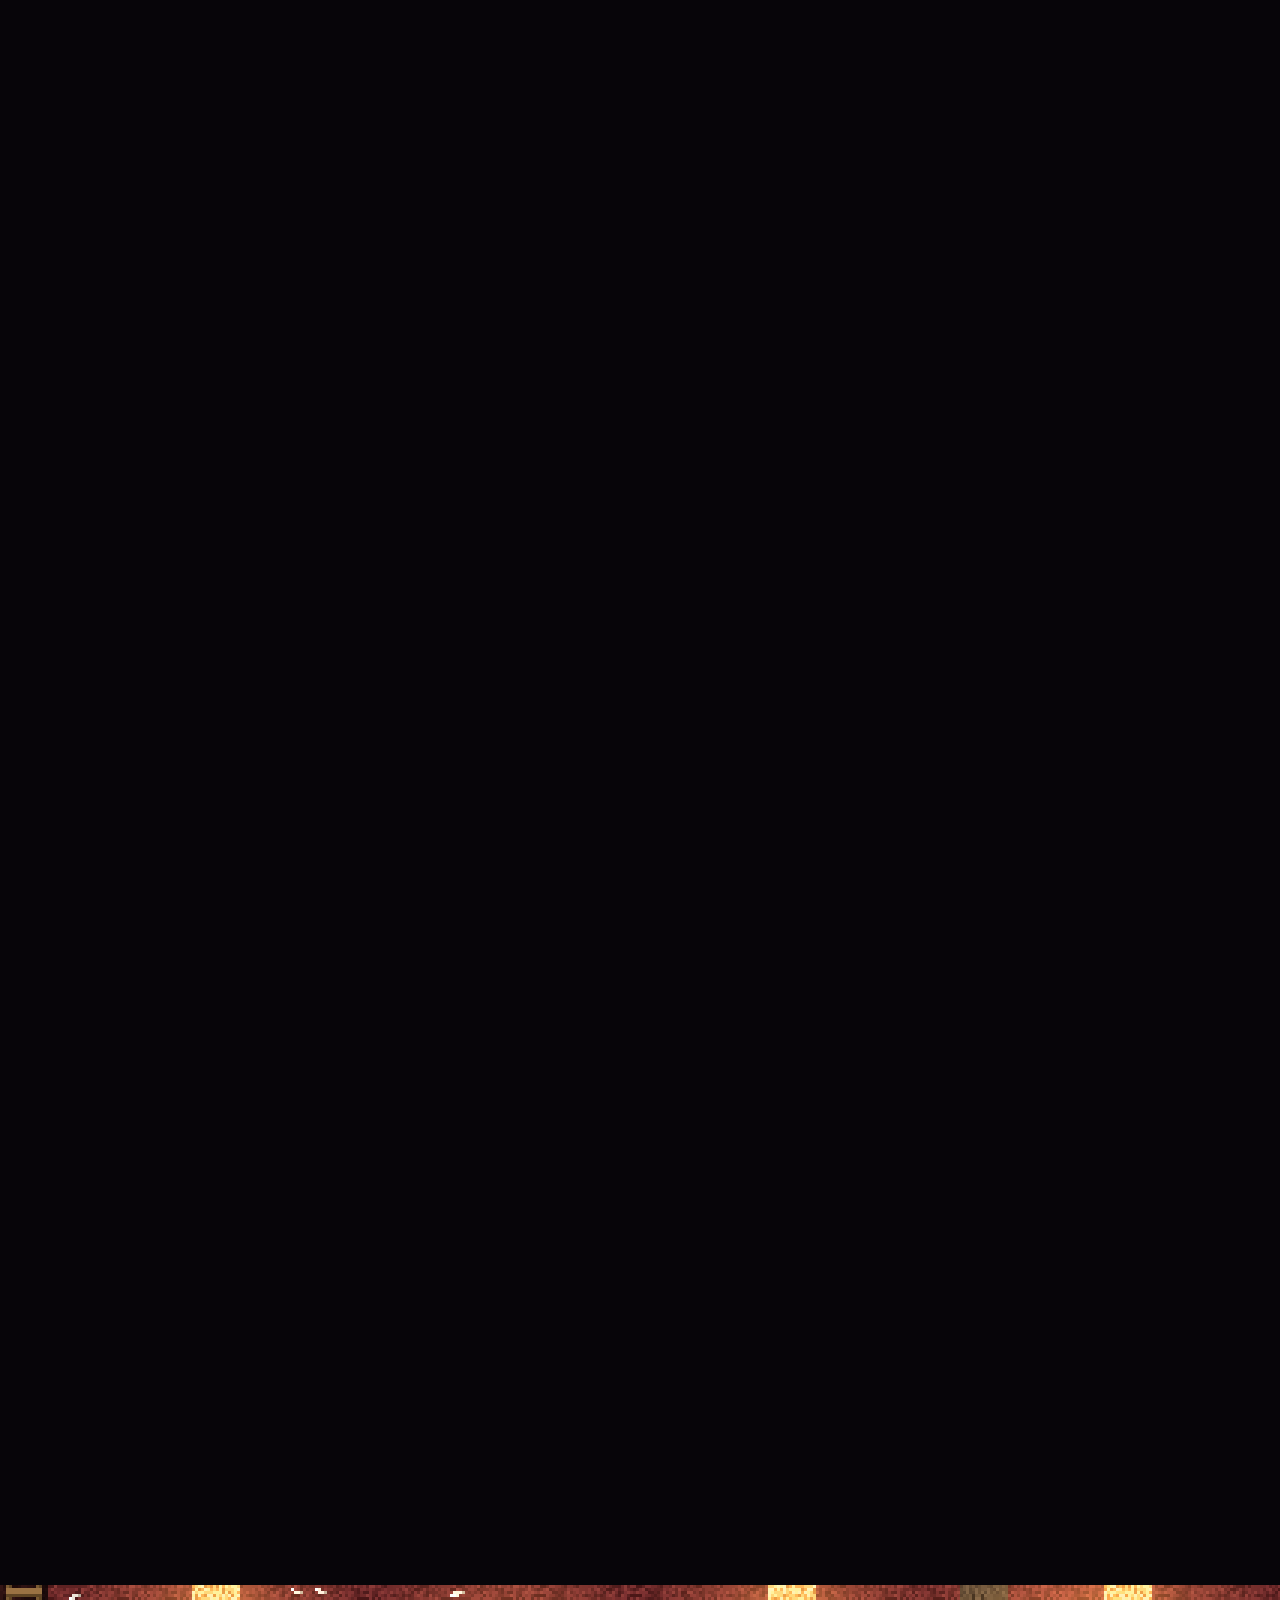
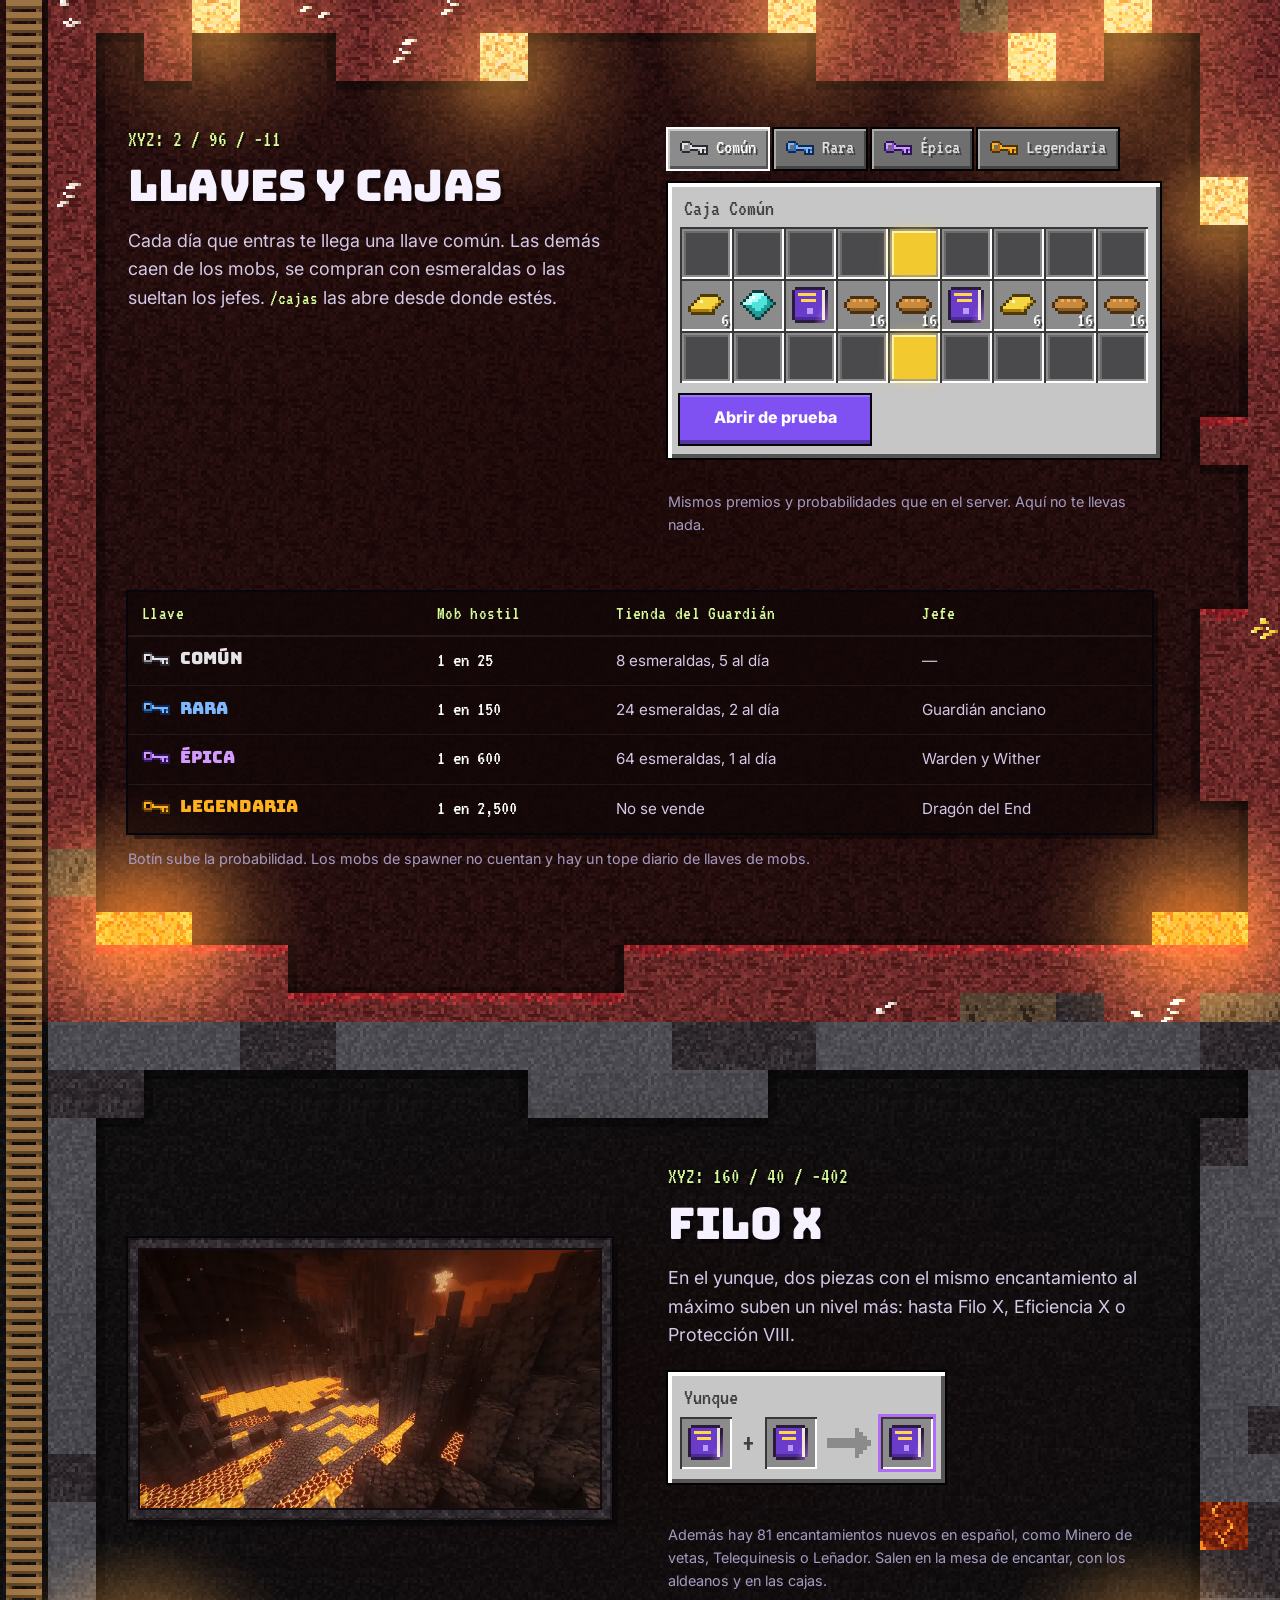
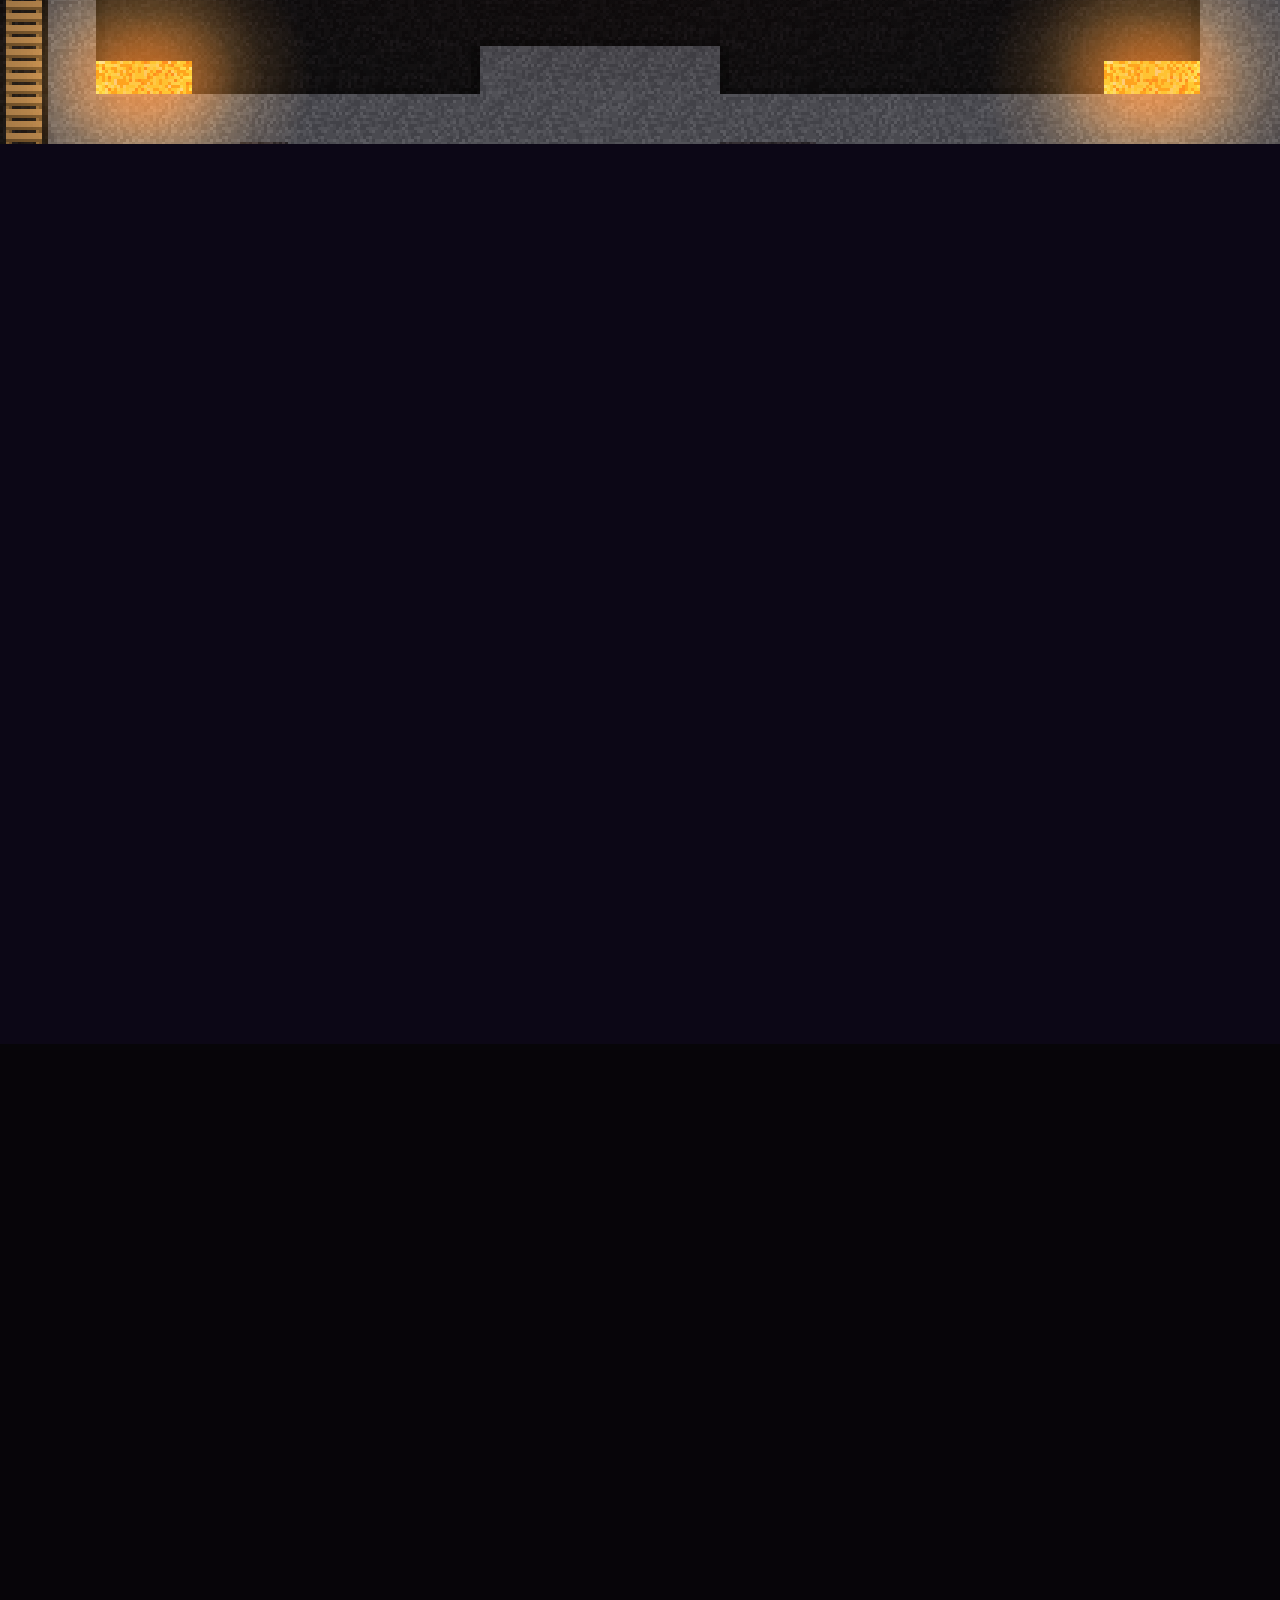
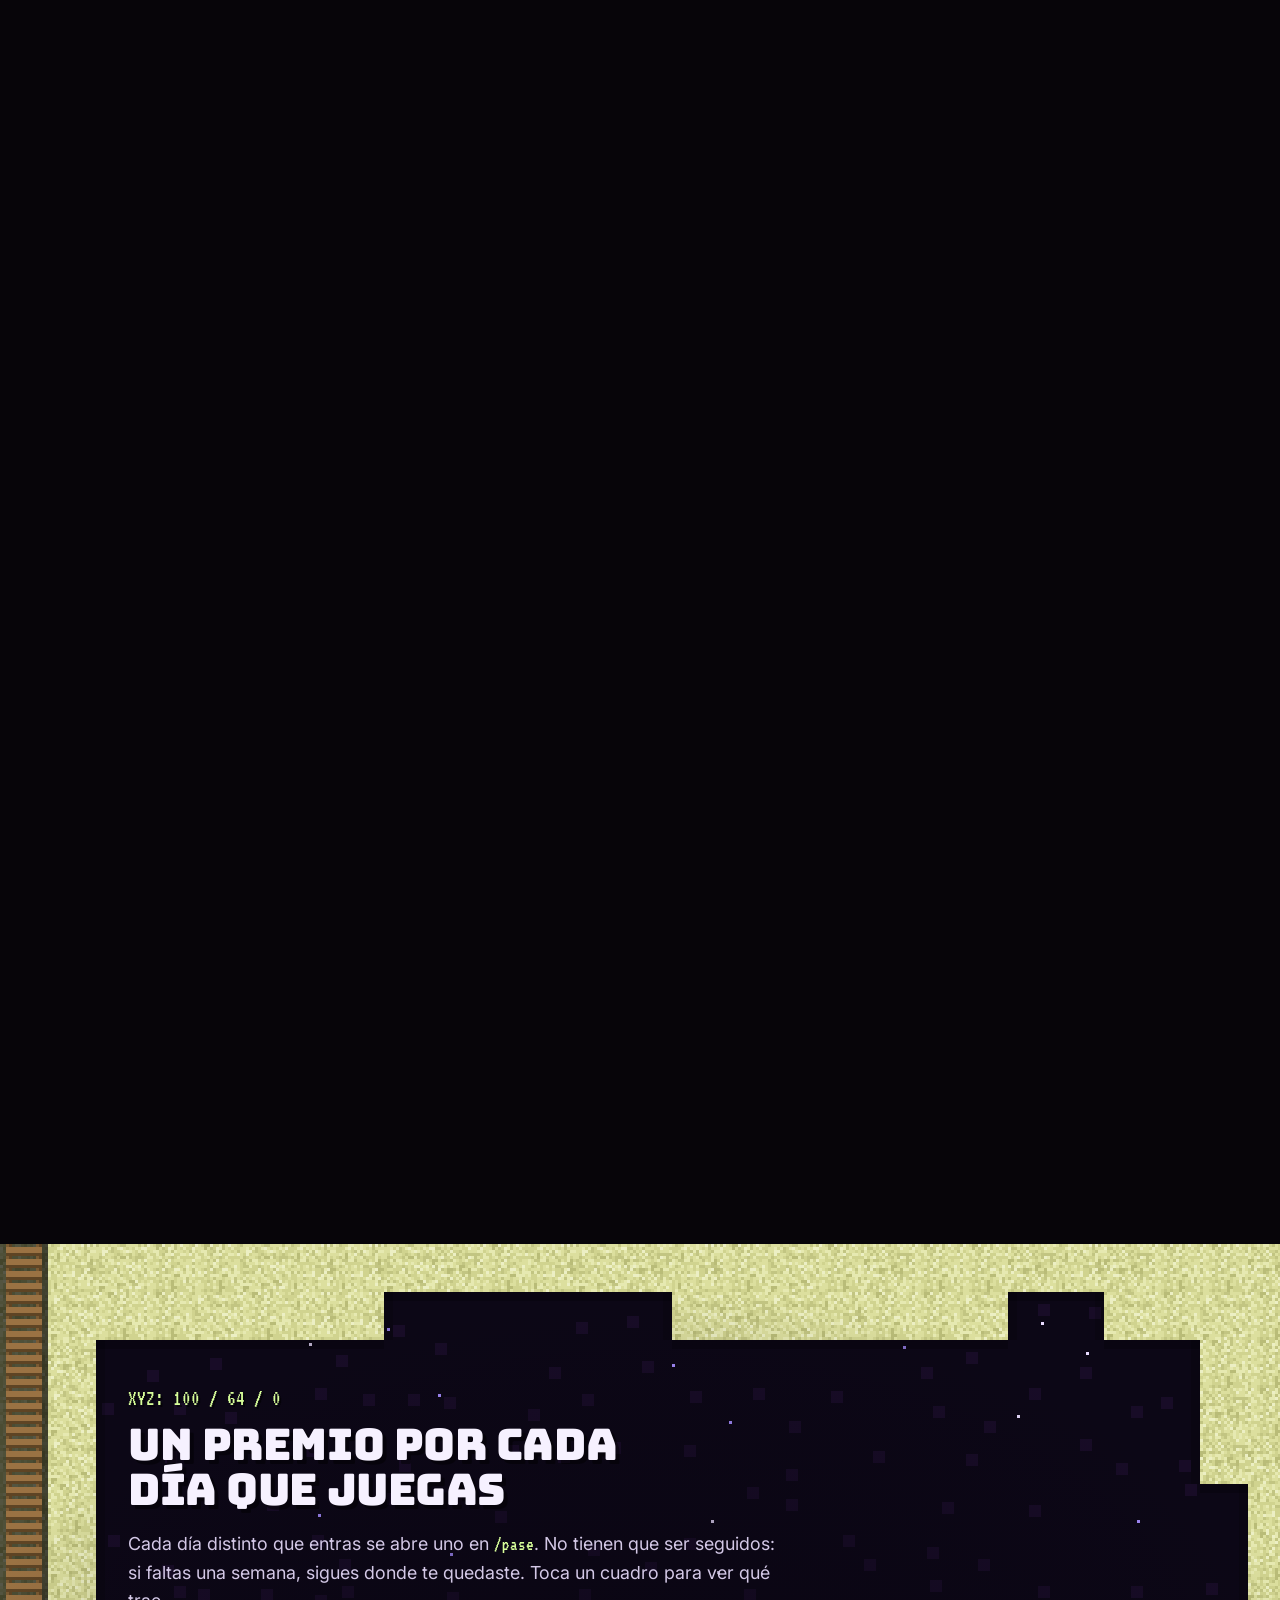
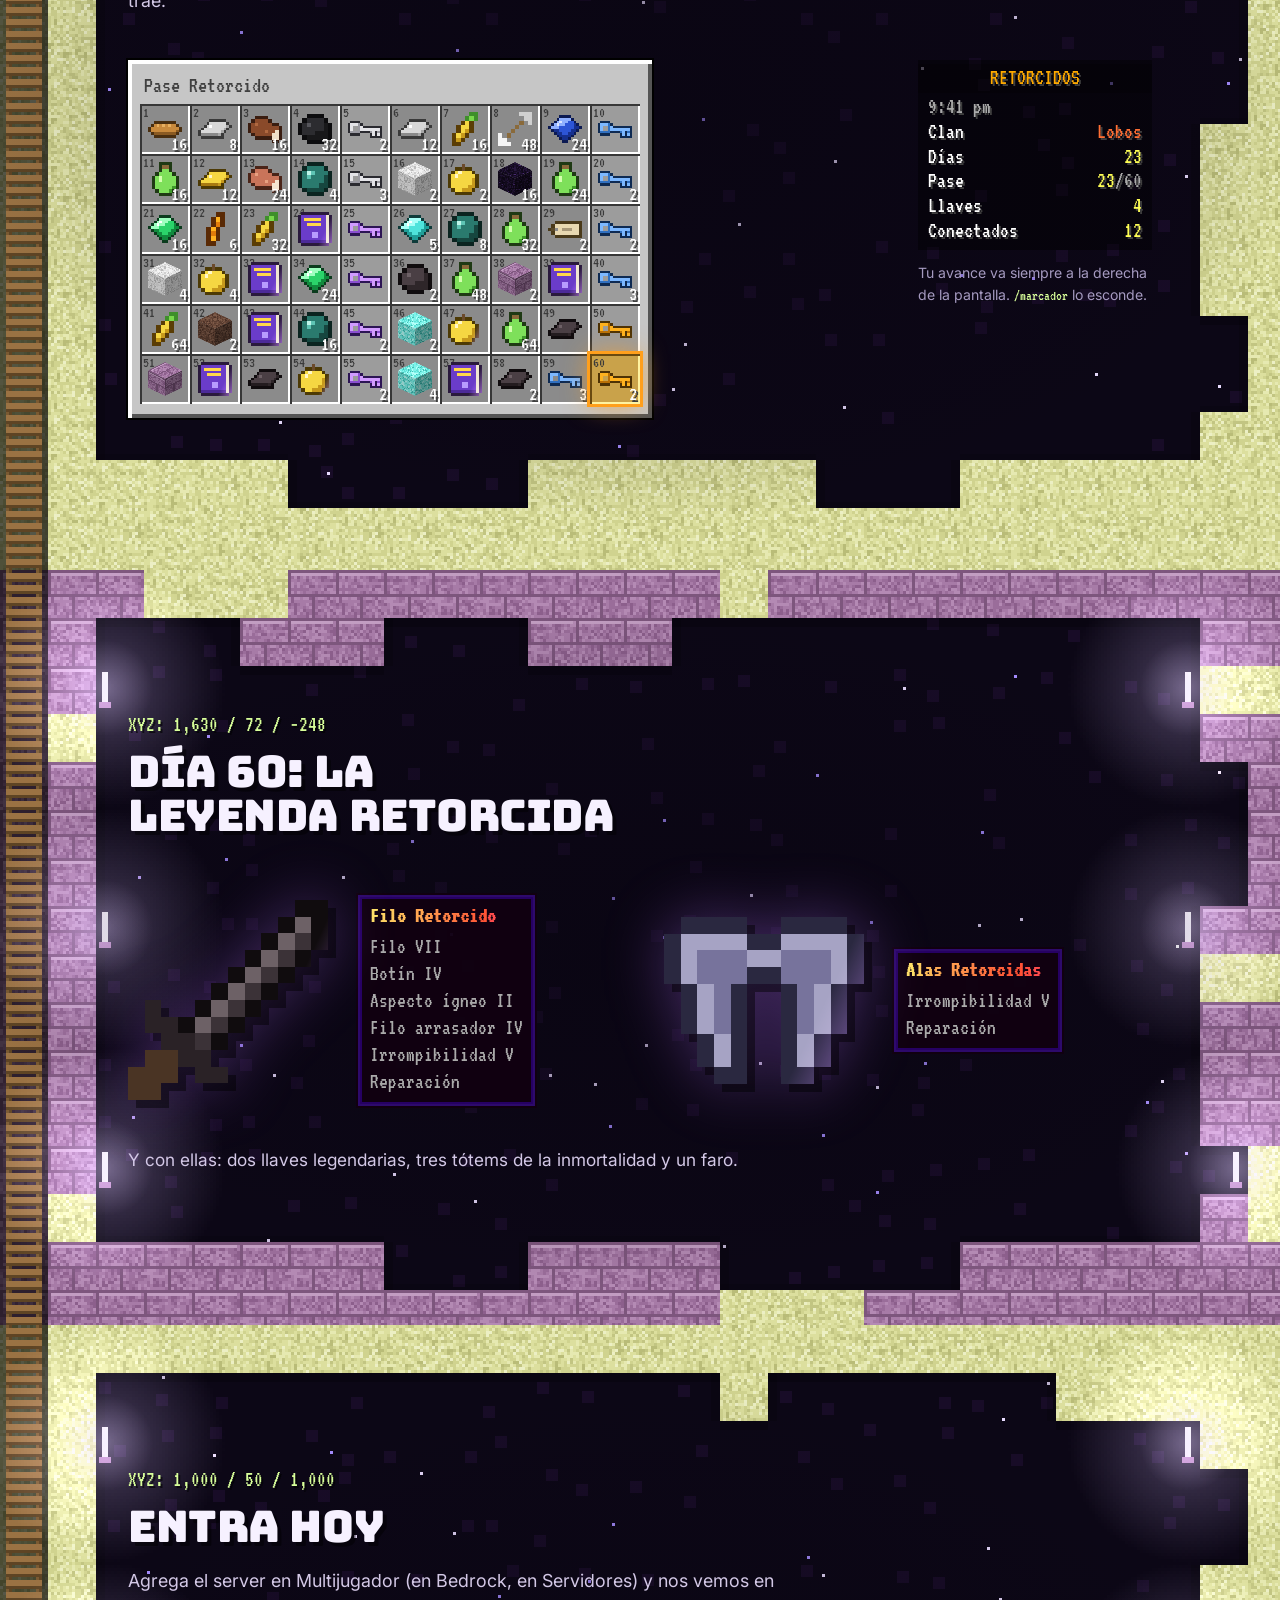
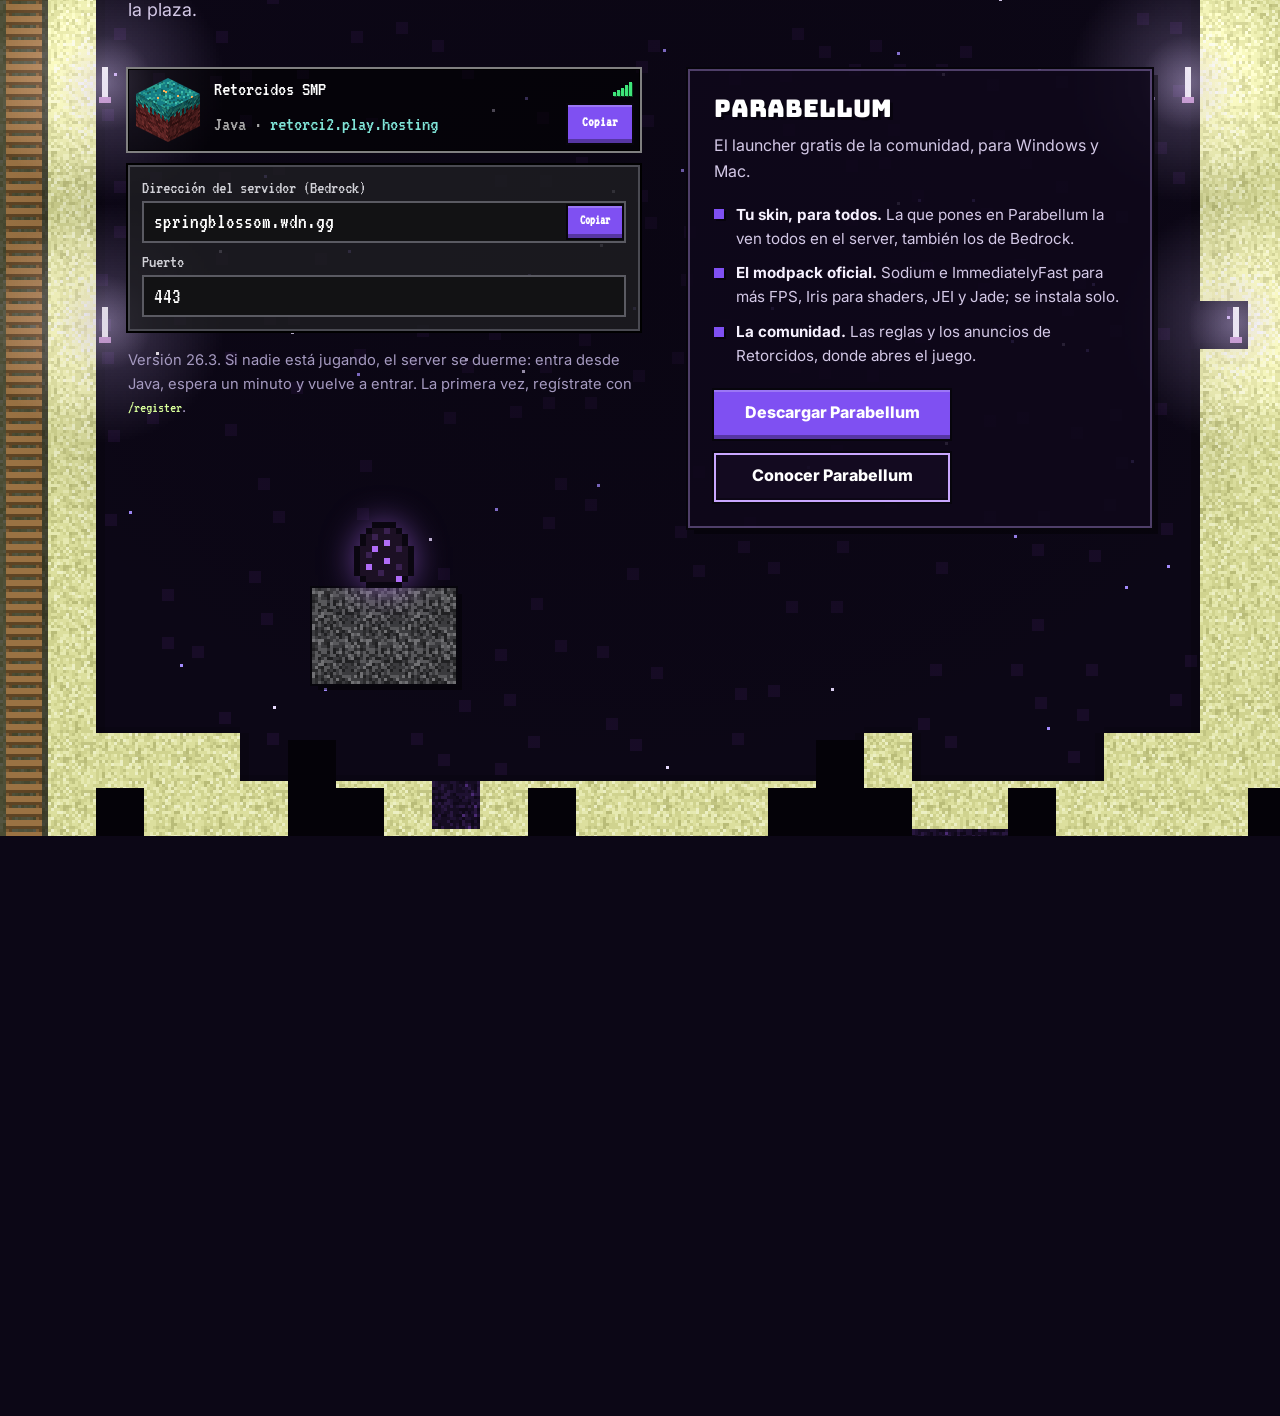
==== commit 38fd7edd: "Rediseño: la página es un corte del mundo, del Overworld al vacío del End Toma el motor del prototip" ====
--- a/index.html
+++ b/index.html
@@ -1,113 +1,497 @@
 <!doctype html>
-<html lang="es">
+<html lang="es" data-theme="dark">
 <head>
 <meta charset="utf-8">
 <meta name="viewport" content="width=device-width, initial-scale=1">
 <title>Retorcidos SMP · Survival para Java y Bedrock</title>
-<meta name="description" content="Survival de Minecraft en difícil y sin protecciones, para Java y Bedrock. Clanes, cajas con llaves, un pase de 60 días y tu skin de Parabellum.">
-<meta name="theme-color" content="#21412c">
+<meta name="description" content="Survival en difícil para Java y Bedrock: sin protecciones, sin /home y sin minimapas. Clanes, llaves y cajas, Filo X y un pase de 60 días.">
+<meta name="theme-color" content="#120a28">
 <meta property="og:type" content="website">
 <meta property="og:title" content="Retorcidos SMP">
-<meta property="og:description" content="Survival de Minecraft en difícil y sin protecciones, para Java y Bedrock.">
+<meta property="og:description" content="Survival en difícil para Java y Bedrock. Entra con retorci2.play.hosting.">
 <meta property="og:image" content="img/compartir.jpg">
-<meta name="twitter:card" content="summary_large_image">
 <link rel="icon" href="favicon.svg" type="image/svg+xml">
 <link rel="preconnect" href="https://fonts.googleapis.com">
 <link rel="preconnect" href="https://fonts.gstatic.com" crossorigin>
-<link rel="stylesheet" href="https://fonts.googleapis.com/css2?family=Archivo:wdth,wght@100..125,700..900&family=Hanken+Grotesk:wght@400;500;600&family=JetBrains+Mono:wght@500&display=swap">
+<link rel="stylesheet" href="https://fonts.googleapis.com/css2?family=Bungee&family=Inter:wght@400;500;600;700;800&family=VT323&display=swap">
 <link rel="stylesheet" href="css/sitio.css">
-<script src="js/sitio.js" defer></script>
+<script>
+  // El cielo que eligió la persona (de noche si nunca eligió), antes de pintar, para que no parpadee.
+  try { if (localStorage.getItem('retorcidos-cielo') === 'light') document.documentElement.dataset.theme = 'light'; } catch (e) {}
+</script>
+<script type="module" src="js/viaje.js"></script>
 </head>
-<body data-world="overworld">
-<a class="salto" href="#contenido">Saltar al contenido</a>
-<header class="barra">
-  <a class="barra-marca" href="index.html" data-mundo="overworld">Retorcidos SMP</a>
-  <nav class="mundos" aria-label="Dimensiones">
-    <a href="index.html" data-mundo="overworld" aria-current="page">Overworld</a>
-    <a href="nether.html" data-mundo="nether">Nether</a>
-    <a href="end.html" data-mundo="end">End</a>
-  </nav>
-  <a class="boton" href="#entrar">Cómo entrar</a>
+<body data-dim="overworld">
+<a class="skip-link" href="#main">Saltar al contenido</a>
+
+<header class="site-header" id="site-header">
+  <div class="hud-left">
+    <a class="brand hud-island" id="brand" href="#inicio" aria-label="Retorcidos SMP, volver arriba">
+      <img data-px-img="iso:warpedTop|warpedNylium" alt="" width="34" height="34"><span>retorcidos</span>
+    </a>
+    <nav class="main-nav" aria-label="Secciones">
+      <a href="#reglas">Reglas</a>
+      <a href="#spawn">Spawn</a>
+      <a href="#clanes">Clanes</a>
+      <a href="#llaves">Llaves</a>
+      <a href="#pase">Pase</a>
+    </nav>
+  </div>
+  <div class="header-actions hud-island">
+    <div class="f3">
+      <button class="f3-chip" id="f3-chip" type="button" aria-expanded="false" aria-controls="biome-list" title="Capas">
+        <span class="f3-y" id="f3-y">Y 64</span><span class="f3-dim" id="f3-dim">overworld</span><span class="f3-biome" id="f3-biome">Llanuras</span><span class="f3-caret" aria-hidden="true">▾</span>
+        <span class="xp" aria-hidden="true"><span class="xp-bar"><span id="xp-fill"></span></span><span class="xp-level" id="xp-level">0</span></span>
+      </button>
+      <div class="biome-list" id="biome-list" hidden></div>
+    </div>
+    <button class="icon-btn theme-btn" id="theme-toggle" type="button" data-label-light="Que amanezca" data-label-dark="Que anochezca" aria-label="Que amanezca" title="Que amanezca">
+      <svg class="ico-sun" viewBox="0 0 16 16" aria-hidden="true"><path d="M5 5h6v6H5z"></path><path d="M7 0h2v3H7zM7 13h2v3H7zM0 7h3v2H0zM13 7h3v2h-3zM2 2h2v2H2zM12 2h2v2h-2zM2 12h2v2H2zM12 12h2v2h-2z"></path></svg>
+      <svg class="ico-moon" viewBox="0 0 16 16" aria-hidden="true"><path d="M6 1h5v2H8v2H6v6h2v2h3v2H6v-2H4v-2H3V5h1V3h2z"></path><path class="star" d="M12 5h2v2h-2zM13 9h1v1h-1z"></path></svg>
+    </button>
+    <button class="icon-btn" id="sound-toggle" type="button" aria-pressed="false" aria-label="Activar sonido" title="Activar sonido">
+      <svg viewBox="0 0 16 16" aria-hidden="true"><path class="spk" d="M2 6h3l4-3v10l-4-3H2z"></path><path class="wave" d="M11 5.5c1 1.4 1 3.6 0 5M13 4c2 2.3 2 5.7 0 8"></path><path class="mute" d="M11 6l4 4M15 6l-4 4"></path></svg>
+    </button>
+    <button class="icon-btn" id="pause-motion" type="button" aria-pressed="false" aria-label="Pausar animaciones" title="Pausar animaciones">
+      <svg viewBox="0 0 16 16" aria-hidden="true"><path class="pause" d="M4 3h3v10H4zM9 3h3v10H9z"></path><path class="play" d="M4 3l9 5-9 5z"></path></svg>
+    </button>
+    <a class="btn btn-primary btn-small" href="#entrar">Entrar</a>
+  </div>
 </header>
 
-<main id="contenido" tabindex="-1">
-  <section class="portada" aria-labelledby="titulo-portada">
-    <div class="portada-campo">
-      <h1 class="display" id="titulo-portada"><span>Retorcidos</span><span class="chico">SMP</span></h1>
-      <p class="lede">Survival de Minecraft para Java y Bedrock. En difícil, sin protecciones y con un solo lugar seguro: el spawn.</p>
-      <div class="direcciones" id="entrar">
-        <div class="direccion">
-          <span class="plataforma">Java</span>
-          <span class="valor"><code>retorci2.play.hosting</code></span>
-          <button class="copiar" type="button" data-copiar="retorci2.play.hosting">Copiar</button>
-        </div>
-        <div class="direccion">
-          <span class="plataforma">Bedrock</span>
-          <span class="valor"><code>springblossom.wdn.gg</code><span class="puerto">puerto 443</span></span>
-          <button class="copiar" type="button" data-copiar="springblossom.wdn.gg">Copiar</button>
-        </div>
-      </div>
-      <p class="nota">Versión 26.3 (las cercanas también entran). Si nadie está jugando, el server se duerme: entra desde Java, espera un minuto y vuelve a entrar.</p>
-    </div>
-    <div class="portada-foto">
-      <img src="img/palacio-1280.webp" srcset="img/palacio-768.webp 768w, img/palacio-1280.webp 1280w, img/palacio-1920.webp 1920w" sizes="(max-width: 900px) 100vw, 50vw" width="1280" height="720" alt="El palacio del spawn de Retorcidos SMP, con su glorieta al frente y el bosque alrededor." fetchpriority="high">
-    </div>
-  </section>
-
-  <section class="seccion oscura" aria-labelledby="titulo-reglas">
-    <div class="reticula">
-      <h2 class="titulo" id="titulo-reglas" style="grid-column: 1 / -1">Así se juega</h2>
-      <div class="reglas">
-        <div class="regla revela">
-          <h3>Sin protecciones</h3>
-          <p>Fuera del spawn se vale robar, romper y pelear. Nadie te regresa lo que pierdas, así que esconde bien tu base.</p>
-        </div>
-        <div class="regla revela">
-          <h3>Sin <code>/home</code></h3>
-          <p>Anota tus coordenadas con F3. Para ir y volver rápido: <code>/spawn</code>, y desde el spawn, <code>/volver</code> te regresa una vez a donde estabas.</p>
-        </div>
-        <div class="regla revela">
-          <h3>Sin minimapas</h3>
-          <p>No hay mapa en vivo y los minimapas están prohibidos. En la barra de ubicación solo aparecen los de tu clan.</p>
-        </div>
-        <div class="regla revela">
-          <h3>En difícil</h3>
-          <p>Los mobs pegan fuerte de verdad. Con que duerma uno de cada cuatro jugadores, se salta la noche.</p>
-        </div>
-      </div>
-      <div class="reglas-foto">
-        <img src="img/palacio-atardecer-768.webp" srcset="img/palacio-atardecer-768.webp 768w, img/palacio-atardecer-1280.webp 1280w, img/palacio-atardecer-1920.webp 1920w" sizes="30vw" width="768" height="432" loading="lazy" alt="El palacio del spawn al atardecer.">
-      </div>
-    </div>
-  </section>
-
-  <section class="seccion campo" aria-labelledby="titulo-spawn">
-    <div class="reticula">
-      <div class="spawn-cabeza">
-        <h2 class="titulo" id="titulo-spawn">El spawn</h2>
-      </div>
-      <div class="spawn-texto texto">
-        <p class="lede">Llegas a la plaza de un palacio, con pueblo, mercado y río. Ahí no se pelea ni se rompe nada.</p>
-        <p>Cuando cruzas la gran puerta, el server te deja en un punto al azar del mapa, lejos de los demás. La construcción es «Village &amp; Palace», de MRVLAD70.</p>
-      </div>
-      <div class="spawn-fotos">
-        <img class="foto-grande revela-foto" src="img/puerta-1280.webp" srcset="img/puerta-768.webp 768w, img/puerta-1280.webp 1280w, img/puerta-1920.webp 1920w" sizes="(max-width: 900px) 100vw, 66vw" width="1280" height="720" loading="lazy" alt="La gran puerta del palacio: el portal que te manda al mundo.">
-        <img class="foto-a revela-foto" src="img/cajas-768.webp" srcset="img/cajas-768.webp 768w, img/cajas-1280.webp 1280w, img/cajas-1920.webp 1920w" sizes="(max-width: 900px) 100vw, 33vw" width="768" height="432" loading="lazy" alt="Las cajas de la plaza, sobre sus pedestales, con luz entre los árboles.">
-        <img class="foto-b revela-foto" src="img/mercado-768.webp" srcset="img/mercado-768.webp 768w, img/mercado-1280.webp 1280w, img/mercado-1920.webp 1920w" sizes="(max-width: 900px) 100vw, 33vw" width="768" height="432" loading="lazy" alt="El mercado del pueblo, entre los árboles.">
-      </div>
-    </div>
-  </section>
-
-  <section class="cruce" aria-label="Siguiente dimensión">
-    <p class="cruce-titulo">Clanes y botín, en el <span class="destino">Nether</span></p>
-    <div class="cruce-barra" aria-hidden="true"><i></i></div>
-    <a class="boton secundario" href="nether.html" data-mundo="nether">Cruzar al Nether</a>
+<div class="miner" id="miner" aria-hidden="true"></div>
+
+<main id="main" tabindex="-1">
+
+  <!-- ============================================================ la superficie -->
+  <section class="hero" id="inicio" data-biome="Llanuras" data-label="La superficie" data-y="64" data-dim="overworld" aria-labelledby="titulo">
+    <canvas class="sky" id="sky" aria-hidden="true"></canvas>
+    <span class="shooting-stars" id="shooting-stars" aria-hidden="true"></span>
+    <div class="sky-bodies" id="sky-bodies" aria-hidden="true">
+      <button class="sky-body moon" type="button" tabindex="-1" data-px="sprite:moon" data-to="light"></button>
+      <button class="sky-body sun" type="button" tabindex="-1" data-px="sprite:sun" data-to="dark"></button>
+    </div>
+    <div class="clouds" aria-hidden="true"><i class="cloud c1"></i><i class="cloud c2"></i><i class="cloud c3"></i></div>
+    <div class="birds" id="birds" aria-hidden="true"></div>
+    <canvas class="hills hills-far night" id="hills-far" aria-hidden="true"></canvas>
+    <canvas class="hills hills-far day" id="hills-far-day" aria-hidden="true"></canvas>
+    <canvas class="hills hills-near night" id="hills-near" aria-hidden="true"></canvas>
+    <canvas class="hills hills-near day" id="hills-near-day" aria-hidden="true"></canvas>
+
+    <div class="hero-copy wrap">
+      <div class="title-wrap">
+        <h1 class="hero-title" id="titulo"><span>Retorcidos</span> <span class="accent">SMP</span></h1>
+        <button class="splash" id="splash" type="button" title="Otra frase">¡Sin protecciones!</button>
+      </div>
+      <p class="hero-text">Survival en difícil para Java y Bedrock. Sin protecciones, sin /home y sin minimapas: lo que construyes lo cuida tu clan.</p>
+      <div class="btn-row">
+        <button class="btn btn-primary btn-big" type="button" id="copiar-java" data-copy="retorci2.play.hosting"><span class="copy-label">Copiar IP de Java</span><small>retorci2.play.hosting</small></button>
+        <button class="btn btn-ghost btn-big" type="button" data-copy="springblossom.wdn.gg"><span class="copy-label">Copiar IP de Bedrock</span><small>springblossom.wdn.gg · puerto 443</small></button>
+      </div>
+      <p class="hero-small">Versión 26.3. También entras con <a href="https://parabellum-roan.vercel.app/">Parabellum</a>, el launcher de la comunidad.</p>
+    </div>
+
+    <div class="hero-stage" id="hero-stage">
+      <div class="tree tree-a" data-px="sprite:tree" aria-hidden="true"></div>
+      <div class="tree tree-b" data-px="sprite:tree" aria-hidden="true"></div>
+      <div class="flowers" id="flowers" aria-hidden="true"></div>
+      <div class="fireflies" aria-hidden="true"><i></i><i></i><i></i><i></i><i></i><i></i><i></i><i></i><i></i></div>
+      <button class="drop-logo" id="drop-logo" type="button" aria-label="Recoger la llave">
+        <img data-px-img="sprite:key-legendaria" alt="" width="96" height="48"><i class="drop-shadow" aria-hidden="true"></i>
+      </button>
+      <div class="mobs" id="mobs"></div>
+      <canvas class="ground" id="ground" aria-hidden="true"></canvas>
+    </div>
+    <a class="dig-cue" href="#reglas"><span class="pick" data-px="sprite:pickaxe" aria-hidden="true"></span><span>Excava</span></a>
+  </section>
+
+  <!-- ============================================================ Overworld: las reglas -->
+  <section class="layer" id="reglas" data-material="dirt" data-biome="Bajo el pasto" data-label="Las reglas" data-y="52" data-dim="overworld" data-icon="iso:grassTop|grass" aria-labelledby="t-reglas">
+    <div class="wrap">
+      <div class="layer-head">
+        <p class="coord">XYZ: 214 / 52 / −731</p>
+        <h2 id="t-reglas">Aquí nadie te cuida la base</h2>
+        <p>Lo que construyes lo defiendes tú y tu clan. El mundo tiene cuatro reglas:</p>
+      </div>
+      <ul class="veins">
+        <li>
+          <span class="mine-wrap"><button class="mine" type="button" data-block="ore:stone:coal" data-name="Carbón" aria-label="Picar el mineral de carbón"></button></span>
+          <div><strong>Sin protecciones</strong><p>No hay claims ni regiones. Si alguien encuentra tu base, puede entrar.</p></div>
+        </li>
+        <li>
+          <span class="mine-wrap"><button class="mine" type="button" data-block="ore:stone:iron" data-name="Hierro" aria-label="Picar el mineral de hierro"></button></span>
+          <div><strong>Sin /home</strong><p><code>/spawn</code> te lleva a la plaza y <code>/volver</code> te regresa una vez a donde estabas. Lo demás, a pie.</p></div>
+        </li>
+        <li>
+          <span class="mine-wrap"><button class="mine" type="button" data-block="ore:stone:copper" data-name="Cobre" aria-label="Picar el mineral de cobre"></button></span>
+          <div><strong>Sin minimapas</strong><p>Están prohibidos y el server apaga el de Xaero al entrar. Para ubicarte: mapa, brújula y memoria.</p></div>
+        </li>
+        <li>
+          <span class="mine-wrap"><button class="mine" type="button" data-block="ore:stone:lapis" data-name="Lapislázuli" aria-label="Picar el mineral de lapislázuli"></button></span>
+          <div><strong>En difícil</strong><p>Los zombis tiran puertas y el hambre sí mata. La dificultad no se baja.</p></div>
+        </li>
+      </ul>
+      <p class="hint">Mantén presionado un mineral para picarlo.</p>
+    </div>
+  </section>
+
+  <!-- ============================================================ Overworld: el spawn -->
+  <section class="layer" id="spawn" data-material="cave" data-biome="Cueva" data-label="El spawn" data-y="30" data-dim="overworld" data-icon="iso:planks|planks" aria-labelledby="t-spawn">
+    <div class="wrap">
+      <div class="layer-head">
+        <p class="coord">XYZ: 0 / 30 / 0</p>
+        <h2 id="t-spawn">Llegas a un pueblo con palacio</h2>
+        <p>La plaza está frente al palacio: ahí están el mercado, las cuatro cajas, el Guardián que vende llaves y el Cronista del pase. Cuando estés listo, cruza el arco que dice «Al mundo» y apareces en un punto al azar del mapa.</p>
+      </div>
+      <div class="gallery">
+        <ul class="frames">
+          <li><button class="frame" type="button" data-full="img/palacio-1920.webp" data-alt="El palacio del spawn, con el bosque y la montaña detrás." aria-label="Ver en grande: el palacio"><span class="frame-wood" data-px="tex:planks"><img src="img/palacio-768.webp" srcset="img/palacio-768.webp 768w, img/palacio-1280.webp 1280w" sizes="(max-width: 699px) 74vw, (max-width: 1099px) 44vw, 340px" width="768" height="432" loading="lazy" decoding="async" alt="El palacio del spawn, con el bosque y la montaña detrás."></span></button></li>
+          <li><button class="frame" type="button" data-full="img/pueblo-1920.webp" data-alt="El pueblo visto desde arriba: el molino, las casas y el palacio al fondo." aria-label="Ver en grande: el pueblo"><span class="frame-wood" data-px="tex:planks"><img src="img/pueblo-768.webp" srcset="img/pueblo-768.webp 768w, img/pueblo-1280.webp 1280w" sizes="(max-width: 699px) 74vw, (max-width: 1099px) 44vw, 340px" width="768" height="432" loading="lazy" decoding="async" alt="El pueblo visto desde arriba: el molino, las casas y el palacio al fondo."></span></button></li>
+          <li><button class="frame" type="button" data-full="img/plaza-1920.webp" data-alt="La plaza del spawn con su kiosco y las bancas." aria-label="Ver en grande: la plaza"><span class="frame-wood" data-px="tex:planks"><img src="img/plaza-768.webp" srcset="img/plaza-768.webp 768w, img/plaza-1280.webp 1280w" sizes="(max-width: 699px) 74vw, (max-width: 1099px) 44vw, 340px" width="768" height="432" loading="lazy" decoding="async" alt="La plaza del spawn con su kiosco y las bancas."></span></button></li>
+          <li><button class="frame" type="button" data-full="img/mercado-1920.webp" data-alt="Los puestos del mercado del pueblo." aria-label="Ver en grande: el mercado"><span class="frame-wood" data-px="tex:planks"><img src="img/mercado-768.webp" srcset="img/mercado-768.webp 768w, img/mercado-1280.webp 1280w" sizes="(max-width: 699px) 74vw, (max-width: 1099px) 44vw, 340px" width="768" height="432" loading="lazy" decoding="async" alt="Los puestos del mercado del pueblo."></span></button></li>
+          <li><button class="frame" type="button" data-full="img/cajas-1920.webp" data-alt="Las cajas épica y legendaria en la plaza." aria-label="Ver en grande: las cajas"><span class="frame-wood" data-px="tex:planks"><img src="img/cajas-768.webp" srcset="img/cajas-768.webp 768w, img/cajas-1280.webp 1280w" sizes="(max-width: 699px) 74vw, (max-width: 1099px) 44vw, 340px" width="768" height="432" loading="lazy" decoding="async" alt="Las cajas épica y legendaria en la plaza."></span></button></li>
+          <li><button class="frame" type="button" data-full="img/puerta-1920.webp" data-alt="El arco de la entrada del pueblo, que manda al mundo." aria-label="Ver en grande: el arco"><span class="frame-wood" data-px="tex:planks"><img src="img/puerta-768.webp" srcset="img/puerta-768.webp 768w, img/puerta-1280.webp 1280w" sizes="(max-width: 699px) 74vw, (max-width: 1099px) 44vw, 340px" width="768" height="432" loading="lazy" decoding="async" alt="El arco de la entrada del pueblo, que manda al mundo."></span></button></li>
+        </ul>
+        <p class="credit">El mapa del spawn es Village &amp; Palace, de MRVLAD70.</p>
+      </div>
+    </div>
+  </section>
+
+  <!-- ============================================================ Overworld: clanes -->
+  <section class="layer" id="clanes" data-material="deepslate" data-biome="Pizarra profunda" data-label="Clanes" data-y="-24" data-dim="overworld" data-icon="sprite:face-retorcido" aria-labelledby="t-clanes">
+    <div class="wrap split-2">
+      <div>
+        <div class="layer-head">
+          <p class="coord">XYZ: −388 / −24 / 1,052</p>
+          <h2 id="t-clanes">Juega en clan</h2>
+          <p>El nombre de tu clan sale en el chat, en la lista de jugadores y sobre tu cabeza, con su degradado. Entre miembros no se hacen daño.</p>
+        </div>
+        <dl class="commands">
+          <div><dt>/clan crear</dt><dd>Funda tu clan, con un nombre de hasta 12 letras.</dd></div>
+          <div><dt>/clan invitar</dt><dd>Suma a alguien; tiene dos minutos para aceptar.</dd></div>
+          <div><dt>/cc</dt><dd>Habla solo con tu clan.</dd></div>
+          <div><dt>/clan tp</dt><dd>Ve con un compañero, si acepta.</dd></div>
+          <div><dt>/clan base</dt><dd>Regresa a la base del clan.</dd></div>
+          <div><dt>/clan color</dt><dd>Elige el degradado: fuego, oro, océano, neón y más.</dd></div>
+        </dl>
+      </div>
+      <div class="game-screen" role="img" aria-label="El chat del juego con mensajes del clan Lobos, y la barra de ubicación con dos compañeros de clan.">
+        <div class="chat" id="chat" aria-hidden="true"></div>
+        <div class="locator" aria-hidden="true">
+          <div class="locator-bar"><i class="t1"></i><i class="t2"></i></div>
+        </div>
+      </div>
+    </div>
+    <div class="wrap">
+      <p class="note" style="margin-top: 22px; text-align: right;">La barra de ubicación solo marca a los de tu clan. Los demás no saben dónde andas.</p>
+    </div>
+  </section>
+
+  <!-- ============================================================ el portal al Nether -->
+  <section class="cruce cruce-nether" id="portal-nether" data-cruce="nether" data-biome="Roca madre" data-label="Portal al Nether" data-y="-59" data-dim="overworld" aria-labelledby="t-portal-nether">
+    <div class="cruce-stage" data-material="diamond" data-shaft="none" data-seed="cruce-nether">
+      <div class="cruce-view">
+        <div class="cruce-floor" data-px="tex:bedrock" aria-hidden="true"></div>
+        <div class="np" aria-hidden="true">
+          <canvas class="np-frame"></canvas>
+          <canvas class="np-swirl"></canvas>
+        </div>
+      </div>
+      <div class="cruce-copy">
+        <p class="coord">XYZ: 12 / −59 / −88</p>
+        <h2 id="t-portal-nether">Al Nether</h2>
+        <p>Del otro lado están las llaves, las cajas y Filo X.</p>
+        <span class="cruce-cue">Sigue bajando</span>
+      </div>
+    </div>
+  </section>
+
+  <!-- ============================================================ Nether: llaves y cajas -->
+  <section class="layer" id="llaves" data-material="nether" data-biome="Páramos del Nether" data-label="Llaves y cajas" data-y="96" data-dim="nether" data-particles="embers" data-icon="sprite:key-legendaria" aria-labelledby="t-llaves">
+    <div class="wrap split-2 top">
+      <div class="layer-head">
+        <p class="coord">XYZ: 2 / 96 / −11</p>
+        <h2 id="t-llaves">Llaves y cajas</h2>
+        <p>Cada día que entras te llega una llave común. Las demás caen de los mobs, se compran con esmeraldas o las sueltan los jefes. <code>/cajas</code> las abre desde donde estés.</p>
+      </div>
+      <div class="crate" id="caja">
+        <div class="crate-tabs" role="group" aria-label="Elige la caja">
+          <button type="button" data-caja="comun" aria-selected="true"><i data-px="sprite:key-comun" aria-hidden="true"></i><span>Común</span></button>
+          <button type="button" data-caja="rara" aria-selected="false"><i data-px="sprite:key-rara" aria-hidden="true"></i><span>Rara</span></button>
+          <button type="button" data-caja="epica" aria-selected="false"><i data-px="sprite:key-epica" aria-hidden="true"></i><span>Épica</span></button>
+          <button type="button" data-caja="legendaria" aria-selected="false"><i data-px="sprite:key-legendaria" aria-hidden="true"></i><span>Legendaria</span></button>
+        </div>
+        <div class="gui crate-gui">
+          <p class="gui-title crate-title">Caja Común</p>
+          <div class="crate-rows">
+            <div class="panes" aria-hidden="true"><span class="slot pane"></span><span class="slot pane"></span><span class="slot pane"></span><span class="slot pane"></span><span class="slot pane mark"></span><span class="slot pane"></span><span class="slot pane"></span><span class="slot pane"></span><span class="slot pane"></span></div>
+            <div class="crate-window" aria-hidden="true"><div class="crate-strip"></div></div>
+            <div class="panes" aria-hidden="true"><span class="slot pane"></span><span class="slot pane"></span><span class="slot pane"></span><span class="slot pane"></span><span class="slot pane mark"></span><span class="slot pane"></span><span class="slot pane"></span><span class="slot pane"></span><span class="slot pane"></span></div>
+          </div>
+          <div class="crate-foot">
+            <button class="btn btn-primary" type="button" id="caja-girar">Abrir de prueba</button>
+            <p class="crate-result" aria-live="polite"></p>
+          </div>
+        </div>
+        <p class="note">Mismos premios y probabilidades que en el server. Aquí no te llevas nada.</p>
+      </div>
+    </div>
+    <div class="wrap keys-wrap">
+      <table class="keys-table">
+        <caption class="sr-only">Cómo conseguir cada llave</caption>
+        <thead>
+          <tr><th scope="col">Llave</th><th scope="col">Mob hostil</th><th scope="col">Tienda del Guardián</th><th scope="col">Jefe</th></tr>
+        </thead>
+        <tbody>
+          <tr><th scope="row"><span style="--color: #e4e4e8"><i data-px="sprite:key-comun"></i>Común</span></th><td data-col="Mob hostil"><span class="odds">1 en 25</span></td><td data-col="Tienda">8 esmeraldas, 5 al día</td><td data-col="Jefe">—</td></tr>
+          <tr><th scope="row"><span style="--color: #7db8ff"><i data-px="sprite:key-rara"></i>Rara</span></th><td data-col="Mob hostil"><span class="odds">1 en 150</span></td><td data-col="Tienda">24 esmeraldas, 2 al día</td><td data-col="Jefe">Guardián anciano</td></tr>
+          <tr><th scope="row"><span style="--color: #d29cff"><i data-px="sprite:key-epica"></i>Épica</span></th><td data-col="Mob hostil"><span class="odds">1 en 600</span></td><td data-col="Tienda">64 esmeraldas, 1 al día</td><td data-col="Jefe">Warden y Wither</td></tr>
+          <tr><th scope="row"><span style="--color: #ffb21f"><i data-px="sprite:key-legendaria"></i>Legendaria</span></th><td data-col="Mob hostil"><span class="odds">1 en 2,500</span></td><td data-col="Tienda">No se vende</td><td data-col="Jefe">Dragón del End</td></tr>
+        </tbody>
+      </table>
+      <p class="note">Botín sube la probabilidad. Los mobs de spawner no cuentan y hay un tope diario de llaves de mobs.</p>
+    </div>
+  </section>
+
+  <!-- ============================================================ Nether: Filo X -->
+  <section class="layer" id="filo" data-material="deltas" data-biome="Deltas de basalto" data-label="Filo X" data-y="40" data-dim="nether" data-particles="embers" data-icon="sprite:sword-netherite" aria-labelledby="t-filo">
+    <div class="wrap split-2">
+      <div class="painting">
+        <span class="frame-wood" data-px="tex:blackstone"><img src="img/nether-1280.webp" srcset="img/nether-768.webp 768w, img/nether-1280.webp 1280w, img/nether-1920.webp 1920w" sizes="(max-width: 1099px) 92vw, 560px" width="1280" height="720" loading="lazy" decoding="async" alt="Deltas de basalto en el Nether, con ríos de lava, con shaders."></span>
+      </div>
+      <div class="stack">
+        <div class="layer-head">
+          <p class="coord">XYZ: 160 / 40 / −402</p>
+          <h2 id="t-filo">Filo X</h2>
+          <p>En el yunque, dos piezas con el mismo encantamiento al máximo suben un nivel más: hasta Filo X, Eficiencia X o Protección VIII.</p>
+        </div>
+        <div class="gui" style="justify-self: start;">
+          <p class="gui-title">Yunque</p>
+          <div class="anvil-row">
+            <button class="slot glint" type="button" data-tip="Libro encantado|Filo IX"><i data-px="sprite:book" aria-hidden="true"></i><span class="sr-only">Libro encantado: Filo IX</span></button>
+            <span class="anvil-op" aria-hidden="true">+</span>
+            <button class="slot glint" type="button" data-tip="Libro encantado|Filo IX"><i data-px="sprite:book" aria-hidden="true"></i><span class="sr-only">Libro encantado: Filo IX</span></button>
+            <span class="anvil-arrow" aria-hidden="true"></span>
+            <button class="slot glint" type="button" data-tip="Libro encantado|Filo X"><i data-px="sprite:book" aria-hidden="true"></i><span class="sr-only">Resultado: libro encantado con Filo X</span></button>
+          </div>
+        </div>
+        <p class="note">Además hay 81 encantamientos nuevos en español, como Minero de vetas, Telequinesis o Leñador. Salen en la mesa de encantar, con los aldeanos y en las cajas.</p>
+      </div>
+    </div>
+  </section>
+
+  <!-- ============================================================ el portal al End -->
+  <section class="cruce cruce-end" id="portal-end" data-cruce="end" data-biome="Fortaleza" data-label="Portal al End" data-y="24" data-dim="overworld" aria-labelledby="t-portal-end">
+    <div class="cruce-stage">
+      <div class="cruce-view">
+        <div class="ep-ring" aria-hidden="true"><canvas class="ep-void"></canvas></div>
+      </div>
+      <div class="cruce-copy">
+        <p class="coord">XYZ: 1,204 / 24 / −3,317</p>
+        <h2 id="t-portal-end">Al End</h2>
+        <p>Con las varas de blaze del Nether ya tienes ojos de ender. Faltan doce.</p>
+        <span class="cruce-cue">Sigue bajando</span>
+      </div>
+    </div>
+  </section>
+
+  <!-- ============================================================ End: el pase -->
+  <section class="layer" id="pase" data-material="end" data-biome="El End" data-label="El pase" data-y="64" data-dim="end" data-particles="motes" data-icon="iso:endstone|endstone" aria-labelledby="t-pase">
+    <div class="wrap">
+      <div class="layer-head">
+        <p class="coord">XYZ: 100 / 64 / 0</p>
+        <h2 id="t-pase">Un premio por cada día que juegas</h2>
+        <p>Cada día distinto que entras se abre uno en <code>/pase</code>. No tienen que ser seguidos: si faltas una semana, sigues donde te quedaste. Toca un cuadro para ver qué trae.</p>
+      </div>
+      <div class="pass-layout">
+        <div class="gui pass-gui">
+          <p class="gui-title">Pase Retorcido</p>
+          <div class="pass-grid" id="pase-grid"></div>
+        </div>
+        <div>
+          <div class="scoreboard" role="img" aria-label="El marcador a la derecha de la pantalla: hora, clan, días jugados, avance del pase, llaves y jugadores conectados.">
+            <p class="sb-title">RETORCIDOS</p>
+            <p class="sb-gray">9:41 pm</p>
+            <p>Clan <span class="sb-clan">Lobos</span></p>
+            <p>Días <b>23</b></p>
+            <p>Pase <span><b>23</b><span class="sb-gray">/60</span></span></p>
+            <p>Llaves <b>4</b></p>
+            <p>Conectados <b>12</b></p>
+          </div>
+          <p class="scoreboard-note">Tu avance va siempre a la derecha de la pantalla. <code>/marcador</code> lo esconde.</p>
+        </div>
+      </div>
+    </div>
+  </section>
+
+  <!-- ============================================================ End: la Leyenda Retorcida -->
+  <section class="layer" id="leyenda" data-material="purpur" data-biome="Tierras altas del End" data-label="Día 60" data-y="72" data-dim="end" data-particles="motes" data-icon="sprite:elytra" aria-labelledby="t-leyenda">
+    <div class="wrap">
+      <div class="layer-head">
+        <p class="coord">XYZ: 1,630 / 72 / −248</p>
+        <h2 id="t-leyenda">Día 60: la Leyenda Retorcida</h2>
+      </div>
+      <div class="legend-items">
+        <div class="legend-item">
+          <div class="legend-sprite glint" aria-hidden="true"><i data-px="sprite:sword-netherite"></i></div>
+          <p class="mc-tooltip">
+            <b class="name"><span style="color:#ffe066">F</span><span style="color:#ffd462">i</span><span style="color:#ffc95e">l</span><span style="color:#ffbd5a">o</span> <span style="color:#ffa652">R</span><span style="color:#ff9a4e">e</span><span style="color:#ff8f4a">t</span><span style="color:#ff8346">o</span><span style="color:#ff7742">r</span><span style="color:#ff6c3e">c</span><span style="color:#ff603a">i</span><span style="color:#ff5536">d</span><span style="color:#ff4d4d">o</span></b>
+            <span class="line">Filo VII</span>
+            <span class="line">Botín IV</span>
+            <span class="line">Aspecto ígneo II</span>
+            <span class="line">Filo arrasador IV</span>
+            <span class="line">Irrompibilidad V</span>
+            <span class="line">Reparación</span>
+          </p>
+        </div>
+        <div class="legend-item">
+          <div class="legend-sprite glint" aria-hidden="true"><i data-px="sprite:elytra"></i></div>
+          <p class="mc-tooltip">
+            <b class="name"><span style="color:#ffe066">A</span><span style="color:#ffcf5f">l</span><span style="color:#ffbd5a">a</span><span style="color:#ffac55">s</span> <span style="color:#ff9a4e">R</span><span style="color:#ff8f4a">e</span><span style="color:#ff8346">t</span><span style="color:#ff7742">o</span><span style="color:#ff6c3e">r</span><span style="color:#ff603a">c</span><span style="color:#ff5838">i</span><span style="color:#ff5236">d</span><span style="color:#ff4d40">a</span><span style="color:#ff4d4d">s</span></b>
+            <span class="line">Irrompibilidad V</span>
+            <span class="line">Reparación</span>
+          </p>
+        </div>
+      </div>
+      <p class="legend-rest">Y con ellas: dos llaves legendarias, tres tótems de la inmortalidad y un faro.</p>
+    </div>
+  </section>
+
+  <!-- ============================================================ End: entrar -->
+  <section class="layer" id="entrar" data-material="outer" data-biome="Islas exteriores" data-label="Entrar" data-y="50" data-dim="end" data-particles="motes" data-icon="sprite:egg" aria-labelledby="t-entrar">
+    <div class="wrap">
+      <div class="layer-head">
+        <p class="coord">XYZ: 1,000 / 50 / 1,000</p>
+        <h2 id="t-entrar">Entra hoy</h2>
+        <p>Agrega el server en Multijugador (en Bedrock, en Servidores) y nos vemos en la plaza.</p>
+      </div>
+      <div class="join">
+        <div>
+          <div class="server-list">
+            <div class="server-entry">
+              <img data-px-img="iso:warpedTop|warpedNylium" alt="" width="64" height="64">
+              <span class="se-name">Retorcidos SMP</span>
+              <span class="se-ping" aria-hidden="true"><i></i><i></i><i></i><i></i><i></i></span>
+              <span class="se-motd">Java · <span>retorci2.play.hosting</span></span>
+              <button class="btn btn-primary btn-small" type="button" data-copy="retorci2.play.hosting"><span class="copy-label">Copiar</span></button>
+            </div>
+            <div class="bedrock-form">
+              <label>Dirección del servidor (Bedrock)
+                <span class="field">springblossom.wdn.gg <button class="btn btn-primary btn-tiny" type="button" data-copy="springblossom.wdn.gg"><span class="copy-label">Copiar</span></button></span>
+              </label>
+              <label>Puerto
+                <span class="field">443</span>
+              </label>
+            </div>
+          </div>
+          <p class="join-notes">Versión 26.3. Si nadie está jugando, el server se duerme: entra desde Java, espera un minuto y vuelve a entrar. La primera vez, regístrate con <code>/register</code>.</p>
+          <div class="egg-stage">
+            <span class="egg-pillar" data-px="tex:bedrock" aria-hidden="true"></span>
+            <button class="egg" id="huevo" type="button" data-px="sprite:egg" aria-label="El huevo del dragón"></button>
+          </div>
+        </div>
+        <div class="parabellum-card">
+          <h3>Parabellum</h3>
+          <p>El launcher gratis de la comunidad, para Windows y Mac.</p>
+          <ul>
+            <li><span><b>Tu skin, para todos.</b> La que pones en Parabellum la ven todos en el server, también los de Bedrock.</span></li>
+            <li><span><b>El modpack oficial.</b> Sodium e ImmediatelyFast para más FPS, Iris para shaders, JEI y Jade; se instala solo.</span></li>
+            <li><span><b>La comunidad.</b> Las reglas y los anuncios de Retorcidos, donde abres el juego.</span></li>
+          </ul>
+          <div class="btn-row">
+            <a class="btn btn-primary" href="https://parabellum-roan.vercel.app/descargar/">Descargar Parabellum</a>
+            <a class="btn btn-ghost" href="https://parabellum-roan.vercel.app/">Conocer Parabellum</a>
+          </div>
+        </div>
+      </div>
+    </div>
   </section>
 </main>
 
-<p class="legal">Retorcidos SMP es un proyecto de la comunidad, sin relación con Mojang ni Microsoft.</p>
-<div class="aviso-cruce" hidden><span></span><div aria-hidden="true"><i></i></div></div>
-<div class="portal" hidden aria-hidden="true"><strong></strong><span></span></div>
-<div class="aviso" role="status" aria-live="polite"></div>
+<!-- ============================================================ el vacío -->
+<footer class="site-footer" id="vacio">
+  <div class="void-dust" aria-hidden="true"><i></i><i></i><i></i><i></i><i></i><i></i><i></i><i></i><i></i><i></i><i></i><i></i></div>
+  <div class="wrap footer-inner">
+    <div class="footer-top">
+      <div class="footer-brand">
+        <a class="brand" href="#inicio"><img data-px-img="iso:warpedTop|warpedNylium" alt="" width="30" height="30"><span>retorcidos</span></a>
+      </div>
+      <nav class="footer-col footer-dig" aria-labelledby="f-capas">
+        <p class="footer-kicker" id="f-capas">El viaje</p>
+        <ul>
+          <li><a href="#reglas"><i data-px="iso:grassTop|grass" aria-hidden="true"></i><span>Las reglas</span><small>Y 52</small></a></li>
+          <li><a href="#spawn"><i data-px="iso:planks|planks" aria-hidden="true"></i><span>El spawn</span><small>Y 30</small></a></li>
+          <li><a href="#clanes"><i data-px="sprite:face-retorcido" aria-hidden="true"></i><span>Clanes</span><small>Y −24</small></a></li>
+          <li><a href="#llaves"><i data-px="sprite:key-legendaria" aria-hidden="true"></i><span>Llaves y cajas</span><small>Y 96</small></a></li>
+          <li><a href="#filo"><i data-px="sprite:sword-netherite" aria-hidden="true"></i><span>Filo X</span><small>Y 40</small></a></li>
+          <li><a href="#pase"><i data-px="iso:endstone|endstone" aria-hidden="true"></i><span>El pase</span><small>Y 64</small></a></li>
+          <li><a href="#leyenda"><i data-px="sprite:elytra" aria-hidden="true"></i><span>Día 60</span><small>Y 72</small></a></li>
+          <li><a href="#entrar"><i data-px="sprite:egg" aria-hidden="true"></i><span>Entrar</span><small>Y 50</small></a></li>
+        </ul>
+      </nav>
+      <div class="footer-col">
+        <p class="footer-kicker">Jugar</p>
+        <span class="addr">retorci2.play.hosting<small>Java</small></span>
+        <span class="addr">springblossom.wdn.gg<small>Bedrock, puerto 443</small></span>
+        <ul><li><a href="https://parabellum-roan.vercel.app/descargar/">Parabellum ↗</a></li></ul>
+      </div>
+    </div>
+    <div class="footer-bar">
+      <span>Retorcidos SMP · 2026</span>
+      <span class="footer-motto">Java · Bedrock · 26.3</span>
+      <span class="footer-actions">
+        <a class="to-surface" href="#inicio">Volver a la superficie <svg viewBox="0 0 10 6" aria-hidden="true"><path d="M4 0h2v2H4zM2 2h2v2H2zM6 2h2v2H6zM0 4h2v2H0zM8 4h2v2H8z"/></svg></a>
+      </span>
+    </div>
+    <p class="legal">Proyecto de la comunidad, sin relación con Mojang ni Microsoft.</p>
+  </div>
+  <p class="footer-sign" aria-hidden="true">retorcidos</p>
+</footer>
+
+<nav class="hotbar in-hero" id="hotbar" aria-label="Barra rápida"></nav>
+<div class="toasts" id="toasts" role="status" aria-live="polite"></div>
+<div class="tooltip" id="tooltip" role="tooltip" hidden></div>
+<div class="fx-layer" id="fx" aria-hidden="true"></div>
+
+<dialog class="lightbox" id="lightbox" aria-label="Capturas del spawn">
+  <figure>
+    <img id="lightbox-img" alt="" width="1920" height="1080">
+    <figcaption><small id="lightbox-count"></small></figcaption>
+  </figure>
+  <button class="lb-btn lb-prev" id="lightbox-prev" type="button" aria-label="Anterior"><svg viewBox="0 0 6 10" aria-hidden="true"><path d="M4 0h2v2H4zM2 2h2v2H2zM0 4h2v2H0zM2 6h2v2H2zM4 8h2v2H4z"/></svg></button>
+  <button class="lb-btn lb-next" id="lightbox-next" type="button" aria-label="Siguiente"><svg viewBox="0 0 6 10" aria-hidden="true"><path d="M0 0h2v2H0zM2 2h2v2H2zM4 4h2v2H4zM2 6h2v2H2zM0 8h2v2H0z"/></svg></button>
+  <button class="lb-btn lb-close" id="lightbox-close" type="button" aria-label="Cerrar" autofocus><svg viewBox="0 0 8 8" aria-hidden="true"><path d="M0 0h2v2H0zM6 0h2v2H6zM2 2h4v4H2zM0 6h2v2H0zM6 6h2v2H6z"/></svg></button>
+</dialog>
+
+<script type="application/json" id="ui-strings">
+{
+  "key": "Tecla {n}",
+  "holdToMine": "Mantén presionado para picar",
+  "mined": "{name}: picado",
+  "achievement": "¡Logro conseguido!",
+  "picked": "Recogiste",
+  "logoBlock": "Llave legendaria",
+  "creeperTitle": "Ssssss…",
+  "creeperText": "Aquí no explota nada",
+  "voidBiome": "El vacío",
+  "splash": ["¡Sin protecciones!", "¡Java y Bedrock!", "¡60 días de pase!", "¡Filo X!", "¡Sin minimapas!", "¡Versión 26.3!", "¡Ojo con el creeper!", "¡También en Parabellum!"],
+  "header": { "pause": "Pausar animaciones", "resume": "Reanudar animaciones", "soundOn": "Activar sonido", "soundOff": "Quitar sonido" },
+  "gallery": { "count": "{n} de {total}" },
+  "crate": { "title": "Caja {name}", "chance": "{n} %", "won": "Te tocó" },
+  "pass": { "day": "Día {n}", "legend": "La Leyenda Retorcida: Filo Retorcido, Alas Retorcidas, 2 llaves legendarias, 3 tótems y un faro" },
+  "chat": [
+    ["cc", "Sara", "voy para la base, traigan antorchas"],
+    ["pub", "Hawntd", "¿quién trae hierro para la granja?"],
+    ["cc", "Leo", "hay una fortaleza en 1204 -3317"],
+    ["cc", "Mau", "ya junté 3 llaves raras, ¿vamos a las cajas?"],
+    ["pub", "Dani", "¿alguien vio dónde salió el warden?"],
+    ["cc", "Sara", "no digan las coords en el chat general"]
+  ],
+  "egg": "La siguiente generación",
+  "copied": "Copiado",
+  "copiedShort": "¡Copiada!",
+  "copyFailed": "No se pudo copiar"
+}
+</script>
 </body>
 </html>
--- a/css/sitio.css
+++ b/css/sitio.css
@@ -1,433 +1,1931 @@
-/* Retorcidos SMP · web
-   Tres dimensiones, tres colores: la superficie ES el color de la dimensión (Overworld musgo, Nether netherrack,
-   End purpur con tinta de piedra del End). Señal dorada = la marca del server (el degradado del prefijo).
-   Archivo ancho para mostrar, Hanken Grotesk para leer, JetBrains Mono solo para direcciones y coordenadas reales. */
+/* Parabellum · «Excavación». La página es un corte del mundo: cada sección es una capa más
+   profunda, dibujada por src/scripts/pixel.js. Aquí van el orden, la tipografía y el movimiento.
+   Las fuentes (Bungee, Inter y VT323) se cargan desde @fontsource en src/layouts/Base.astro. */
 
 :root {
-  --font-display: "Archivo", system-ui, sans-serif;
-  --font-text: "Hanken Grotesk", system-ui, sans-serif;
-  --font-mono: "JetBrains Mono", ui-monospace, monospace;
-
-  --text-display: clamp(4rem, 12.5vw, 11.5rem);
-  --text-h1: clamp(3rem, 8vw, 7.5rem);
-  --text-h2: clamp(2.5rem, 5.6vw, 5rem);
-  --text-h3: clamp(1.625rem, 2.7vw, 2.375rem);
-  --text-lede: clamp(1.1875rem, 1.55vw, 1.4375rem);
-  --text-body: 1.125rem;
-  --text-small: 0.9375rem;
-  --text-label: 0.8125rem;
-
-  --s-1: 4px; --s-2: 8px; --s-3: 12px; --s-4: 16px; --s-5: 24px; --s-6: 32px;
-  --s-7: 48px; --s-8: 64px; --s-9: 96px; --s-10: 128px; --s-11: 192px;
-  --gutter: clamp(20px, 4vw, 56px);
-  --radius: 4px;
-  --ease: cubic-bezier(0.16, 1, 0.3, 1);
-
-  --signal: oklch(0.86 0.15 84);
-  --signal-press: oklch(0.8 0.15 80);
-  --signal-ink: oklch(0.22 0.05 70);
-  --ok: oklch(0.82 0.15 150);
-
-  /* Colores de las llaves (los mismos del juego, cajas.yml) */
-  --llave-comun: #d4d4d8;
-  --llave-rara: #60a5fa;
-  --llave-epica: #c084fc;
-  --llave-legendaria: #f59e0b;
-
-  color-scheme: dark;
-}
-
-/* ---------------------------------------------------------------- las tres dimensiones */
-body[data-world="overworld"] {
-  --field: oklch(0.385 0.082 150);
-  --deep: oklch(0.225 0.045 155);
-  --ground: oklch(0.155 0.026 155);
-  --ink: oklch(0.97 0.018 110);
-  --ink-muted: oklch(0.845 0.048 140);
-  --line: oklch(0.97 0.018 110 / 0.16);
-  --veil: oklch(0.155 0.026 155 / 0.72);
-}
-body[data-world="nether"] {
-  --field: oklch(0.43 0.155 28);
-  --deep: oklch(0.225 0.075 25);
-  --ground: oklch(0.15 0.04 25);
-  --ink: oklch(0.97 0.022 70);
-  --ink-muted: oklch(0.865 0.06 45);
-  --line: oklch(0.97 0.022 70 / 0.16);
-  --veil: oklch(0.15 0.04 25 / 0.72);
-}
-body[data-world="end"] {
-  --field: oklch(0.33 0.11 305);
-  --deep: oklch(0.195 0.06 300);
-  --ground: oklch(0.135 0.035 300);
-  --ink: oklch(0.955 0.07 100);
-  --ink-muted: oklch(0.85 0.055 300);
-  --line: oklch(0.955 0.07 100 / 0.16);
-  --veil: oklch(0.135 0.035 300 / 0.72);
-}
-/* Colores de destino para la cortina del portal (mismo valor que --field de cada dimensión) */
-.portal[data-destino="overworld"] { --dest: oklch(0.385 0.082 150); --dest-ink: oklch(0.97 0.018 110); }
-.portal[data-destino="nether"] { --dest: oklch(0.43 0.155 28); --dest-ink: oklch(0.97 0.022 70); }
-.portal[data-destino="end"] { --dest: oklch(0.33 0.11 305); --dest-ink: oklch(0.955 0.07 100); }
-
-/* ---------------------------------------------------------------- base */
-*, *::before, *::after { box-sizing: border-box; }
+  --bs: 48px;
+  --wall: 144px;
+  --header: 64px;
+  --ground: 192px;
+
+  --night: #120a28;
+  --night-2: #1f1147;
+  --ink: #f6f1ff;
+  --muted: #d3c8e6;
+  --faint: #a59ac0;
+  --purple: #7f50f2;
+  --purple-hi: #9a74ff;
+  --lilac: #b79bff;
+  --accent: var(--purple);
+  --accent-hi: var(--purple-hi);
+  --accent-ink: #ffffff;
+  --accent-soft: rgba(127, 80, 242, .28);
+  --diamond: #5ef2e8;
+  --gold: #ffd84a;
+  --emerald: #3ee67a;
+  --redstone: #ff4545;
+  --xp: #80ff20;
+  --panel: rgba(20, 15, 32, .92);
+  --panel-solid: #17121f;
+  --panel-2: #221b30;
+  --line: #3d3452;
+  --hard: 0 0 0 2px #07050c;
+  --drop: 6px 6px 0 rgba(0, 0, 0, .42);
+  --cloud: rgba(233, 222, 255, .17);
+  --hud: #d8ff9a;
+
+  --font: Inter, system-ui, -apple-system, "Segoe UI", sans-serif;
+  --display: Bungee, "Arial Black", Impact, sans-serif;
+  --pixel: VT323, ui-monospace, Menlo, monospace;
+}
+
+body.school-mode {
+  --accent: #1fb5a3;
+  --accent-hi: #3fd6c3;
+  --accent-soft: rgba(31, 181, 163, .3);
+}
+
+* { box-sizing: border-box; }
+[hidden] { display: none !important; }
+
+/* El fondo de <html> es lo que se ve al estirar la página más allá de sus bordes (el rebote de macOS e
+   iOS). Abajo es siempre el negro del vacío, en los dos modos; cerca del inicio (.near-top, lo pone
+   excavacion.js) es el color de arriba del cielo, para que el rebote de arriba no se vea negro. */
 html {
-  -webkit-text-size-adjust: 100%;
-  scrollbar-color: var(--ink-muted) var(--ground);
-  accent-color: var(--signal);
-  scroll-padding-top: 88px;
-}
+  scroll-behavior: smooth;
+  scroll-padding-top: calc(var(--header) + 12px);
+  background: #040208;
+}
+html.near-top { background: #0b061c; }
+html.near-top[data-theme="light"] { background: #3f86e0; }
+
 body {
   margin: 0;
-  background: var(--ground);
+  background: #0c0716;
   color: var(--ink);
-  font-family: var(--font-text);
-  font-size: var(--text-body);
-  line-height: 1.6;
-  letter-spacing: 0.005em;
-  text-rendering: optimizeLegibility;
+  font: 16px/1.6 var(--font);
   -webkit-font-smoothing: antialiased;
-  transition: background-color 400ms var(--ease);
-}
-img { display: block; max-width: 100%; height: auto; }
-h1, h2, h3, p, ul, ol, dl, dd, figure { margin: 0; }
-ul, ol { padding: 0; list-style: none; }
-h1, h2, h3 { text-wrap: balance; }
-p { text-wrap: pretty; }
-a { color: inherit; text-underline-offset: 0.22em; text-decoration-thickness: 1px; }
-::selection { background: var(--signal); color: var(--signal-ink); }
-:focus-visible { outline: 2px solid var(--signal); outline-offset: 3px; border-radius: 2px; }
-code { font-family: var(--font-mono); font-size: 0.95em; }
-
-.salto {
-  position: absolute; left: var(--s-4); top: -60px; z-index: 60;
-  background: var(--signal); color: var(--signal-ink); padding: var(--s-3) var(--s-4);
-  border-radius: var(--radius); font-weight: 600; text-decoration: none;
-}
-.salto:focus { top: var(--s-4); }
-
-.display {
-  font-family: var(--font-display);
-  font-stretch: 125%;
-  font-weight: 900;
-  letter-spacing: -0.035em;
-  line-height: 0.9;
-}
-
-/* ---------------------------------------------------------------- barra superior */
-.barra {
-  position: fixed; inset: 0 0 auto 0; z-index: 40;
-  display: flex; align-items: center; gap: var(--s-6);
-  height: 72px; padding-inline: var(--gutter);
-  background: var(--ground);
-  transition: background-color 400ms var(--ease), box-shadow 300ms var(--ease);
-}
-.barra.solida { box-shadow: 0 1px 0 var(--line); }
-.barra-marca {
-  font-family: var(--font-display); font-stretch: 125%; font-weight: 900;
-  font-size: 1.0625rem; letter-spacing: -0.02em; text-decoration: none; white-space: nowrap;
-}
-.mundos { display: flex; gap: var(--s-1); margin-left: auto; }
-.mundos a {
-  display: inline-flex; align-items: center; min-height: 44px; padding: 0 var(--s-3);
-  font-size: var(--text-small); font-weight: 500; color: var(--ink-muted); text-decoration: none;
-  border-radius: var(--radius); transition: color 150ms var(--ease), background-color 150ms var(--ease);
-}
-.mundos a:hover { color: var(--ink); background: var(--line); }
-.mundos a[aria-current="page"] { color: var(--ink); box-shadow: inset 0 -2px 0 var(--signal); border-radius: 0; }
-.boton {
-  display: inline-flex; align-items: center; justify-content: center; gap: var(--s-2);
-  min-height: 48px; padding: 0 var(--s-5);
-  font-family: var(--font-text); font-size: 1rem; font-weight: 600; line-height: 1;
-  color: var(--signal-ink); background: var(--signal); border: 0; border-radius: var(--radius);
-  text-decoration: none; cursor: pointer;
-  transition: background-color 150ms var(--ease), transform 120ms var(--ease);
-}
-.boton:hover { background: var(--signal-press); }
-.boton:active { transform: translateY(1px); }
-.boton.secundario { color: var(--ink); background: transparent; box-shadow: inset 0 0 0 1px var(--ink-muted); }
-.boton.secundario:hover { background: var(--line); }
-.boton svg { width: 18px; height: 18px; flex: none; }
-.barra .boton { min-height: 44px; padding: 0 var(--s-4); font-size: var(--text-small); }
-
-/* ---------------------------------------------------------------- portada (hero) */
-.portada {
-  display: grid; grid-template-columns: minmax(0, 1fr) minmax(0, 1fr);
-  min-height: max(100svh, 680px); padding-top: 72px;
-  background: var(--field);
-}
-.portada-campo {
-  display: flex; flex-direction: column; justify-content: flex-end; gap: var(--s-6);
-  padding: var(--s-9) var(--gutter) var(--s-8);
-}
-.portada-campo .display { font-size: clamp(3.5rem, 6.15vw, 7.5rem); }
-body[data-world="nether"] .portada-campo .display { font-size: clamp(3.75rem, 8.4vw, 9.5rem); }
-body[data-world="end"] .portada-campo .display { font-size: clamp(4rem, 10.5vw, 11rem); }
-.portada-campo .display span { display: block; }
-.portada-campo .display .chico { font-size: 0.42em; letter-spacing: -0.02em; margin-top: 0.12em; color: var(--ink-muted); }
-.lede { font-size: var(--text-lede); line-height: 1.5; max-width: 34ch; }
-.portada-foto { position: relative; overflow: hidden; background: var(--deep); }
-.portada-foto img { position: absolute; inset: 0; width: 100%; height: 100%; object-fit: cover; object-position: 50% 45%; }
-.portada.invertida .portada-foto { order: -1; }
-.portada.solo-campo { grid-template-columns: minmax(0, 1fr); }
-.portada.solo-campo .portada-campo { padding-top: var(--s-10); }
-.portada.solo-campo .display { font-size: clamp(4.5rem, 17vw, 15rem); }
-
-/* direcciones para entrar */
-.direcciones { display: grid; gap: var(--s-2); max-width: 560px; }
-.direccion {
-  display: grid; grid-template-columns: 92px minmax(0, 1fr) auto; align-items: center; gap: var(--s-4);
-  min-height: 64px; padding: var(--s-3) var(--s-3) var(--s-3) var(--s-4);
-  background: var(--deep); border-radius: var(--radius);
-}
-.direccion .plataforma { font-weight: 600; font-size: var(--text-small); color: var(--ink-muted); }
-.direccion .valor { display: flex; flex-wrap: wrap; align-items: baseline; gap: 2px var(--s-3); min-width: 0; }
-.direccion code { font-size: 1.0625rem; font-weight: 500; color: var(--ink); overflow-wrap: anywhere; }
-.direccion .puerto { font-size: var(--text-small); color: var(--ink-muted); white-space: nowrap; }
-.copiar {
-  min-height: 44px; min-width: 88px; padding: 0 var(--s-4);
-  font: 600 var(--text-small) / 1 var(--font-text); color: var(--signal-ink); background: var(--signal);
-  border: 0; border-radius: var(--radius); cursor: pointer;
-  transition: background-color 150ms var(--ease);
-}
-.copiar:hover { background: var(--signal-press); }
-.copiar[data-listo] { background: var(--ok); }
-.nota { font-size: var(--text-small); color: var(--ink-muted); max-width: 52ch; }
-.nota a { color: var(--ink); font-weight: 600; }
-.coordenadas { font-family: var(--font-mono); font-size: var(--text-label); color: var(--ink-muted); letter-spacing: 0.02em; }
-
-/* ---------------------------------------------------------------- secciones */
-.seccion { padding: var(--s-11) var(--gutter); }
-.seccion.oscura { background: var(--deep); }
-.seccion.campo { background: var(--field); }
-.seccion.piedra { background: var(--ink); color: var(--ground); }
-.titulo { font-family: var(--font-display); font-stretch: 125%; font-weight: 900; font-size: var(--text-h2);
-  letter-spacing: -0.03em; line-height: 0.95; }
-.reticula { display: grid; grid-template-columns: repeat(12, minmax(0, 1fr)); column-gap: var(--s-5); }
-.texto { max-width: 62ch; }
-.texto p + p { margin-top: var(--s-4); }
-.texto .lede + p { margin-top: var(--s-5); }
-
-/* reglas del mundo */
-.reglas { grid-column: 1 / span 7; display: grid; gap: var(--s-8); margin-top: var(--s-9); }
-.regla h3 { font-family: var(--font-display); font-stretch: 125%; font-weight: 800;
-  font-size: clamp(2.25rem, 4.4vw, 4.25rem); letter-spacing: -0.03em; line-height: 0.95; }
-.regla p { margin-top: var(--s-4); max-width: 46ch; color: var(--ink-muted); font-size: var(--text-lede); line-height: 1.5; }
-.regla code { color: var(--ink); }
-.reglas-foto { grid-column: 9 / span 4; align-self: start; position: sticky; top: 112px; margin-top: var(--s-9); }
-.reglas-foto img { width: 100%; aspect-ratio: 4 / 5; object-fit: cover; border-radius: var(--radius); }
-
-/* el spawn */
-.spawn-cabeza { grid-column: 1 / span 6; }
-.spawn-texto { grid-column: 8 / span 5; align-self: end; }
-.spawn-fotos { grid-column: 1 / -1; display: grid; grid-template-columns: repeat(12, minmax(0, 1fr));
-  column-gap: var(--s-5); row-gap: var(--s-5); margin-top: var(--s-8); }
-.spawn-fotos img { width: 100%; height: 100%; object-fit: cover; border-radius: var(--radius); }
-.foto-grande { grid-column: 1 / span 8; grid-row: span 2; aspect-ratio: 16 / 10; }
-.foto-a { grid-column: 9 / span 4; aspect-ratio: 4 / 3; }
-.foto-b { grid-column: 9 / span 4; aspect-ratio: 4 / 3; }
-
-/* ---------------------------------------------------------------- Nether: clanes */
-.clanes { align-items: start; }
-.clanes-texto { grid-column: 1 / span 5; }
-.clanes-demo { grid-column: 7 / span 6; display: grid; gap: var(--s-5); }
-.comandos { margin-top: var(--s-7); display: grid; gap: var(--s-5); }
-.comandos div { display: grid; grid-template-columns: minmax(0, 15ch) minmax(0, 1fr); gap: var(--s-4); align-items: baseline;
-  padding-top: var(--s-4); box-shadow: inset 0 1px 0 var(--line); }
-.comandos dt { font-family: var(--font-mono); font-size: var(--text-small); font-weight: 500; }
-.comandos dd { color: var(--ink-muted); }
-
-/* réplicas del juego: se ven como el juego (Minecraft dibuja cada letra de un color en los degradados) */
-.juego { background: oklch(0.12 0.01 280 / 0.78); border-radius: var(--radius); padding: var(--s-5); font-size: 1.0625rem;
-  line-height: 1.7; color: #f5f5f5; }
-.juego p { overflow-wrap: anywhere; }
-.juego .gris { color: #a3a3a3; }
-.juego .claro { color: #e5e7eb; }
-.juego b { font-weight: 700; color: #ffffff; }
-.juego .doble { margin-top: var(--s-3); }
-.barra-ubicacion { position: relative; height: 10px; margin: var(--s-6) 0 var(--s-2); border-radius: 2px;
-  background: oklch(0.3 0.02 280); }
-.barra-ubicacion i { position: absolute; top: 50%; width: 12px; height: 12px; margin: -6px 0 0 -6px; border-radius: 2px; }
-.barra-ubicacion .t1 { left: 34%; background: #ff7a3d; }
-.barra-ubicacion .t2 { left: 71%; background: #ffb000; }
-.leyenda-barra { font-size: var(--text-small); color: var(--ink-muted); }
-
-/* llaves */
-.llaves-cabeza { grid-column: 1 / span 6; }
-.llaves-foto { grid-column: 8 / span 5; align-self: end; }
-.llaves-foto img { border-radius: var(--radius); aspect-ratio: 4 / 3; object-fit: cover; width: 100%; }
-.tabla-llaves { grid-column: 1 / -1; margin-top: var(--s-8); width: 100%; border-collapse: collapse;
-  font-variant-numeric: tabular-nums; }
-.tabla-llaves th, .tabla-llaves td { text-align: left; padding: var(--s-4) var(--s-4) var(--s-4) 0; vertical-align: baseline; }
-.tabla-llaves thead th { font-size: var(--text-small); font-weight: 600; color: var(--ink-muted); box-shadow: inset 0 -1px 0 var(--line); }
-.tabla-llaves tbody tr { box-shadow: inset 0 -1px 0 var(--line); }
-.tabla-llaves tbody th { font-family: var(--font-display); font-stretch: 125%; font-weight: 800; font-size: clamp(1.25rem, 2vw, 1.75rem);
-  letter-spacing: -0.02em; white-space: nowrap; }
-.tabla-llaves tbody th::before { content: ""; display: inline-block; width: 0.62em; height: 0.62em; margin-right: 0.45em;
-  background: var(--color, currentColor); border-radius: 2px; vertical-align: 0.02em; }
-.tabla-llaves .uno-en { font-family: var(--font-display); font-stretch: 112%; font-weight: 700; font-size: 1.25rem; }
-.tabla-nota { grid-column: 1 / span 8; margin-top: var(--s-5); color: var(--ink-muted); font-size: var(--text-small); }
-
-/* encantamientos */
-.filo { grid-column: 1 / -1; }
-.filo .display { font-size: clamp(5rem, 19vw, 17rem); }
-.filo-texto { grid-column: 7 / span 6; margin-top: var(--s-7); }
-
-/* ---------------------------------------------------------------- End: pase */
-.pase-cuadros { grid-column: 1 / span 7; display: grid; grid-template-columns: repeat(10, minmax(0, 1fr)); gap: 6px;
-  margin-top: var(--s-8); }
-.pase-cuadros li { aspect-ratio: 1; border-radius: 3px; background: var(--deep); position: relative; }
-.pase-cuadros li.grande { background: oklch(0.48 0.12 305); }
-.pase-cuadros li.ultimo { background: var(--signal); }
-.pase-cuadros li span { position: absolute; left: 5px; top: 3px; font-size: 0.6875rem; font-variant-numeric: tabular-nums;
-  color: var(--ink-muted); }
-.pase-cuadros li.ultimo span { color: var(--signal-ink); font-weight: 600; }
-.pase-dias { grid-column: 9 / span 4; margin-top: var(--s-8); display: grid; gap: var(--s-4); align-content: start; }
-.pase-dias div { display: grid; grid-template-columns: 4.5ch minmax(0, 1fr); gap: var(--s-3); padding-top: var(--s-3);
-  box-shadow: inset 0 1px 0 var(--line); }
-.pase-dias dt { font-family: var(--font-display); font-stretch: 112%; font-weight: 800; font-variant-numeric: tabular-nums; }
-.pase-dias dd { color: var(--ink-muted); }
-
-.leyenda { align-items: end; }
-.leyenda-titulo { grid-column: 1 / span 7; }
-.leyenda-titulo .display { font-size: clamp(2.5rem, 9vw, 8.5rem); }
-.leyenda-texto { grid-column: 1 / span 6; margin-top: var(--s-6); }
-.marcador-bloque { grid-column: 9 / span 4; grid-row: 1 / span 2; align-self: end; justify-self: end;
-  width: min(100%, 280px); display: grid; gap: var(--s-3); }
-.marcador { width: 100%; padding: var(--s-4) var(--s-5);
-  background: oklch(0.12 0.01 280 / 0.8); border-radius: var(--radius); color: #f5f5f5; font-size: 0.9375rem; line-height: 1.75; }
-.marcador .tit { display: block; text-align: center; font-weight: 800; font-family: var(--font-display); font-stretch: 112%;
-  margin-bottom: var(--s-2); color: #ffd04d; }
-.marcador .gris { color: #a3a3a3; }
-.marcador .val { color: #ffe066; }
-.marcador-nota { font-size: var(--text-small); color: var(--ink-muted); }
-
-/* Parabellum (piedra del End: el único tramo claro) */
-.parabellum .display { font-size: clamp(2.5rem, 11.2vw, 10rem); }
-.parabellum-texto { grid-column: 1 / span 6; margin-top: var(--s-7); }
-.parabellum-lista { grid-column: 8 / span 5; margin-top: var(--s-7); display: grid; gap: var(--s-5); }
-.parabellum-lista li { padding-top: var(--s-4); box-shadow: inset 0 1px 0 oklch(0.135 0.035 300 / 0.2); }
-.parabellum-lista strong { display: block; font-weight: 600; }
-.parabellum .boton.secundario { color: var(--ground); background: transparent; box-shadow: inset 0 0 0 1.5px oklch(0.135 0.035 300 / 0.55); }
-.parabellum .boton.secundario:hover { background: oklch(0.135 0.035 300 / 0.08); }
-.parabellum .boton { background: var(--deep); color: var(--ink); }
-.parabellum .boton:hover { background: var(--field); }
-.acciones { display: flex; flex-wrap: wrap; gap: var(--s-3); margin-top: var(--s-6); }
-.parabellum p { color: oklch(0.3 0.06 300); }
-
-/* cierre */
-.cierre { grid-column: 1 / span 6; }
-.cierre-entrar { grid-column: 8 / span 5; align-self: end; display: grid; gap: var(--s-4); }
-.legal { padding: var(--s-6) var(--gutter) var(--s-7); font-size: var(--text-label); color: var(--ink-muted); background: var(--ground); }
-
-/* ---------------------------------------------------------------- cruce entre dimensiones */
-.cruce { padding: var(--s-10) var(--gutter) var(--s-11); background: var(--ground); display: grid; justify-items: start; gap: var(--s-5); }
-.cruce-titulo { font-family: var(--font-display); font-stretch: 125%; font-weight: 900; font-size: var(--text-h1);
-  letter-spacing: -0.035em; line-height: 0.92; }
-.cruce-titulo .destino { color: var(--signal); }
-.cruce-barra { width: min(100%, 520px); height: 6px; border-radius: 3px; background: var(--line); overflow: hidden; }
-.cruce-barra i { display: block; height: 100%; width: 100%; background: var(--signal); transform-origin: left;
-  transform: scaleX(var(--avance, 0)); transition: transform 120ms linear; }
-.cruce p { color: var(--ink-muted); }
-
-.aviso-cruce {
-  position: fixed; left: 50%; bottom: 24px; z-index: 45; translate: -50% 0;
-  display: grid; gap: var(--s-2); min-width: min(88vw, 340px); padding: var(--s-3) var(--s-4);
-  background: var(--ground); color: var(--ink); border-radius: var(--radius); box-shadow: 0 10px 30px oklch(0 0 0 / 0.35);
-  font-size: var(--text-small); font-weight: 600;
-}
-.aviso-cruce[hidden] { display: none; }
-.aviso-cruce div { height: 4px; border-radius: 2px; background: var(--line); overflow: hidden; }
-.aviso-cruce i { display: block; height: 100%; background: var(--signal); transform-origin: left; transform: scaleX(var(--avance, 0)); }
-
-/* la cortina: el color de la dimensión de destino llena la pantalla desde abajo */
-.portal { position: fixed; inset: 0; z-index: 80; display: grid; place-items: center; pointer-events: none;
-  background: var(--dest); color: var(--dest-ink); clip-path: circle(0% at 50% 100%); }
-.portal[hidden] { display: none; }
-.portal strong { font-family: var(--font-display); font-stretch: 125%; font-weight: 900; font-size: clamp(4rem, 16vw, 14rem);
-  letter-spacing: -0.04em; line-height: 0.9; }
-.portal span { position: absolute; bottom: 40px; font-family: var(--font-mono); font-size: var(--text-label); letter-spacing: 0.04em;
-  opacity: 0.8; }
-
-.aviso { position: fixed; left: 50%; top: 88px; z-index: 70; translate: -50% 0; padding: var(--s-3) var(--s-4);
-  background: var(--signal); color: var(--signal-ink); border-radius: var(--radius); font-weight: 600; font-size: var(--text-small);
-  opacity: 0; transform: translateY(-8px); transition: opacity 200ms var(--ease), transform 200ms var(--ease); pointer-events: none; }
-.aviso.visible { opacity: 1; transform: none; }
-
-/* ---------------------------------------------------------------- movimiento ligado al scroll
-   Solo donde el navegador lo sabe hacer (animation-timeline). Nada se oculta: los títulos suben un poco y las fotos se
-   abren de un recorte al tamaño completo mientras entran a la pantalla. */
-.salto-lector { position: absolute; width: 1px; height: 1px; overflow: hidden; clip-path: inset(50%); white-space: nowrap; }
-@supports (animation-timeline: view()) {
-  @media (prefers-reduced-motion: no-preference) {
-    .revela { animation: subir linear both; animation-timeline: view(); animation-range: entry 0% entry 70%; }
-    .revela-foto { animation: abrir linear both; animation-timeline: view(); animation-range: entry 0% cover 35%; }
-    .portada-foto img { animation: acercar linear both; animation-timeline: scroll(root); animation-range: 0 100vh; }
-    @keyframes subir { from { transform: translateY(48px); } to { transform: none; } }
-    @keyframes abrir { from { clip-path: inset(9% 7% 9% 7% round var(--radius)); } to { clip-path: inset(0 round var(--radius)); } }
-    @keyframes acercar { from { transform: scale(1); } to { transform: scale(1.12); } }
+  overflow-x: hidden;
+}
+
+body.paused, body.reduced { scroll-behavior: auto; }
+
+img, canvas { display: block; }
+button, input { font: inherit; color: inherit; }
+button { cursor: pointer; }
+a { color: inherit; }
+h1, h2, h3, p { margin: 0; }
+ul, ol { margin: 0; padding: 0; }
+
+:focus-visible {
+  outline: 3px solid var(--diamond);
+  outline-offset: 3px;
+}
+
+.skip-link {
+  position: fixed;
+  left: 12px;
+  top: -60px;
+  z-index: 200;
+  padding: 10px 14px;
+  background: var(--panel-solid);
+  border: 2px solid var(--diamond);
+}
+.skip-link:focus { top: 12px; }
+
+.wrap {
+  width: 100%;
+  max-width: calc(1120px + 2 * (var(--wall) + 32px));
+  margin-inline: auto;
+  padding-inline: calc(var(--wall) + 32px);
+}
+
+/* ------------------------------------------------------------------ texto */
+
+h2 {
+  font: 400 clamp(1.9rem, 3.4vw, 3.1rem)/1.02 var(--display);
+  letter-spacing: -.01em;
+  text-shadow: 4px 4px 0 rgba(0, 0, 0, .45);
+  text-wrap: balance;
+}
+
+h3 {
+  font: 400 clamp(1.25rem, 1.9vw, 1.6rem)/1.1 var(--display);
+  text-shadow: 3px 3px 0 rgba(0, 0, 0, .4);
+}
+
+.coord {
+  margin-bottom: 14px;
+  color: var(--hud);
+  font: 1.35rem/1 var(--pixel);
+  text-shadow: 2px 2px 0 rgba(0, 0, 0, .6);
+}
+
+.section-head { max-width: 640px; }
+.section-head > p:not(.coord) { margin-top: 18px; color: var(--muted); font-size: 1.12rem; }
+.section-head.center { margin-inline: auto; text-align: center; }
+
+.note {
+  margin-top: 18px;
+  color: var(--faint);
+  font-size: .9rem;
+}
+
+.key {
+  display: inline-grid;
+  place-items: center;
+  min-width: 1.7em;
+  height: 1.7em;
+  padding: 0 .35em;
+  border: 2px solid #0b0812;
+  border-bottom-width: 4px;
+  background: #e9e2f7;
+  color: #1a1328;
+  font: 400 .78em/1 var(--display);
+  vertical-align: .08em;
+}
+
+code {
+  font: 1.05em var(--pixel);
+  color: #d8ff9a;
+}
+
+/* ------------------------------------------------------------------ botones */
+
+.btn {
+  --b: var(--accent);
+  --bh: var(--accent-hi);
+  position: relative;
+  display: inline-flex;
+  flex-direction: column;
+  align-items: center;
+  justify-content: center;
+  gap: 2px;
+  min-height: 46px;
+  padding: 10px 20px 13px;
+  border: 0;
+  background: var(--b);
+  color: var(--accent-ink);
+  font-weight: 800;
+  text-decoration: none;
+  box-shadow: var(--hard), inset 0 -4px 0 rgba(0, 0, 0, .32), inset 0 2px 0 rgba(255, 255, 255, .22);
+  transition: transform .12s, background-color .15s;
+}
+.btn:hover { background: var(--bh); }
+.btn:active { transform: translateY(2px); box-shadow: var(--hard), inset 0 -2px 0 rgba(0, 0, 0, .32); }
+.btn small { font-weight: 500; font-size: .76rem; opacity: .85; }
+.btn-ghost {
+  --b: rgba(18, 12, 30, .82);
+  --bh: rgba(42, 30, 66, .95);
+  color: var(--ink);
+  box-shadow: var(--hard), inset 0 0 0 2px var(--lilac), inset 0 -4px 0 rgba(0, 0, 0, .3);
+}
+.btn-big { min-height: 56px; padding-inline: 24px; font-size: 1.02rem; }
+.btn-small { min-height: 38px; padding: 7px 14px 10px; font-size: .9rem; }
+.btn-tiny { min-height: 32px; padding: 5px 12px 8px; font-size: .82rem; }
+.btn-wide { width: 100%; }
+.btn.pulse { animation: btn-pulse .9s ease-out 2; }
+@keyframes btn-pulse {
+  50% { transform: scale(1.04); filter: brightness(1.25); }
+}
+
+.link-btn {
+  padding: 0;
+  border: 0;
+  background: none;
+  color: var(--lilac);
+  font-weight: 700;
+  text-decoration: underline;
+  text-underline-offset: 3px;
+}
+
+/* ------------------------------------------------------------------ encabezado */
+
+/* No es una franja: dos islas que flotan sobre el mundo, como el HUD de Minecraft. El encabezado en sí es
+   transparente y deja pasar los clics; solo las islas los reciben. .is-hidden lo sube fuera de la pantalla
+   (excavacion.js › updateHud: al bajar se esconde, al subir vuelve). */
+.site-header {
+  position: fixed;
+  inset: 0 0 auto;
+  z-index: 100;
+  height: var(--header);
+  display: flex;
+  align-items: center;
+  justify-content: space-between;
+  gap: 16px;
+  padding: 0 14px;
+  pointer-events: none;
+  transition: transform .35s cubic-bezier(.2, .9, .3, 1);
+}
+.site-header.is-hidden { transform: translateY(calc(-100% - 12px)); }
+/* Con el teclado dentro, siempre a la vista. */
+.site-header.is-hidden:focus-within { transform: none; }
+
+.hud-island {
+  pointer-events: auto;
+  background: rgba(12, 7, 24, .62);
+  -webkit-backdrop-filter: blur(12px) saturate(1.2);
+  backdrop-filter: blur(12px) saturate(1.2);
+  box-shadow: var(--hard), 4px 4px 0 rgba(0, 0, 0, .3);
+}
+.hud-left { display: flex; align-items: center; gap: 14px; min-width: 0; }
+
+.brand {
+  display: inline-flex;
+  align-items: center;
+  gap: 10px;
+  font: 800 1.35rem/1 var(--font);
+  text-decoration: none;
+  letter-spacing: -.03em;
+}
+.brand.hud-island { padding: 6px 14px 6px 6px; }
+.brand span { background: linear-gradient(90deg, #f6f1ff, #b79bff); -webkit-background-clip: text; background-clip: text; color: transparent; }
+.brand img { width: 34px; height: 34px; }
+
+/* Los enlaces de texto van sueltos sobre el cielo, sin fondo, y solo en la superficie: al bajar se pliegan
+   (body.below-surface) y la navegación queda en el F3, la barra rápida y el pie. */
+.main-nav {
+  display: flex;
+  gap: 2px;
+  max-width: 640px;
+  overflow: hidden;
+  pointer-events: auto;
+  transition: max-width .4s ease, opacity .25s ease, visibility 0s;
+}
+body.below-surface .main-nav { max-width: 0; opacity: 0; visibility: hidden; transition: max-width .4s ease, opacity .2s ease, visibility 0s linear .4s; }
+.main-nav a {
+  padding: 8px 10px;
+  color: var(--muted);
+  font-weight: 650;
+  font-size: .92rem;
+  text-decoration: none;
+  white-space: nowrap;
+  text-shadow: 0 1px 2px rgba(0, 0, 0, .55);
+}
+.main-nav a:hover { color: var(--ink); }
+
+.f3 { position: relative; }
+.f3-chip {
+  position: relative;
+  display: flex;
+  align-items: center;
+  gap: 10px;
+  height: 38px;
+  padding: 0 10px 5px;
+  border: 0;
+  background: rgba(0, 0, 0, .55);
+  box-shadow: inset 0 0 0 1px rgba(255, 255, 255, .12);
+  font: 1.3rem/1 var(--pixel);
+  color: #fff;
+  text-shadow: 2px 2px 0 #3a3a3a;
+}
+.f3-y { color: #d8ff9a; min-width: 3.6ch; }
+.f3-biome { max-width: 16ch; overflow: hidden; text-overflow: ellipsis; white-space: nowrap; }
+.f3-caret { color: var(--faint); }
+.biome-list {
+  position: absolute;
+  top: calc(100% + 8px);
+  right: 0;
+  min-width: 250px;
+  padding: 6px;
+  background: rgba(10, 6, 18, .97);
+  box-shadow: var(--hard), var(--drop);
+  font: 1.25rem/1.1 var(--pixel);
+}
+.biome-list a {
+  display: flex;
+  justify-content: space-between;
+  gap: 16px;
+  padding: 7px 10px;
+  text-decoration: none;
+}
+.biome-list a:hover, .biome-list a:focus-visible, .biome-list a.active { background: var(--accent-soft); }
+.biome-list a span { color: #d8ff9a; }
+
+.header-actions { display: flex; align-items: center; gap: 6px; padding: 6px; }
+.icon-btn {
+  display: grid;
+  place-items: center;
+  height: 38px;
+  min-width: 38px;
+  padding: 0 9px;
+  border: 0;
+  background: rgba(255, 255, 255, .06);
+  box-shadow: inset 0 0 0 1px rgba(255, 255, 255, .14);
+  font-weight: 750;
+  font-size: .82rem;
+}
+.icon-btn:hover { background: rgba(255, 255, 255, .12); }
+.icon-btn svg { width: 17px; height: 17px; fill: currentColor; stroke: currentColor; stroke-width: 0; }
+.icon-btn .wave, .icon-btn .mute { fill: none; stroke-width: 1.6; stroke-linecap: round; }
+.icon-btn .wave { display: none; }
+#sound-toggle[aria-pressed="true"] .wave { display: block; }
+#sound-toggle[aria-pressed="true"] .mute { display: none; }
+#pause-motion .play { display: none; }
+#pause-motion[aria-pressed="true"] .play { display: block; }
+#pause-motion[aria-pressed="true"] .pause { display: none; }
+.lang-btn { text-decoration: none; white-space: nowrap; }
+.lang-btn span { color: var(--faint); }
+
+/* La experiencia (el avance de la excavación), dentro del F3: una línea verde abajo del chip, con el nivel
+   encima como en Minecraft. */
+.xp {
+  position: absolute;
+  left: 8px;
+  right: 8px;
+  bottom: 4px;
+  pointer-events: none;
+}
+.xp-bar {
+  display: block;
+  height: 3px;
+  background: #1a1a1a;
+  box-shadow: 0 0 0 1px #07050c;
+  background-image: repeating-linear-gradient(90deg, transparent 0 calc(100% / 18 - 2px), #07050c calc(100% / 18 - 2px) calc(100% / 18));
+}
+.xp-bar span {
+  display: block;
+  height: 100%;
+  width: 0;
+  background: linear-gradient(#b8ff6a, var(--xp) 50%, #4ea60c);
+  mask: repeating-linear-gradient(90deg, #000 0 calc(100% / 18 - 2px), transparent calc(100% / 18 - 2px) calc(100% / 18));
+}
+.xp-level {
+  position: absolute;
+  left: 50%;
+  bottom: -9px;
+  transform: translateX(-50%);
+  color: var(--xp);
+  font: .95rem/1 var(--pixel);
+  text-shadow: -1px 0 #000, 1px 0 #000, 0 -1px #000, 0 1px #000;
+}
+.xp.gain .xp-level { animation: level-pop .5s ease-out; }
+@keyframes level-pop { 40% { transform: translateX(-50%) scale(1.6); } }
+
+/* ------------------------------------------------------------------ minero en el pozo */
+
+.miner {
+  position: fixed;
+  left: calc((var(--bs) - 36px) / 2);
+  top: 0;
+  z-index: 30;
+  width: 36px;
+  height: 60px;
+  background: var(--miner) center / contain no-repeat;
+  image-rendering: pixelated;
+  pointer-events: none;
+  filter: drop-shadow(0 0 10px rgba(255, 224, 102, .35));
+  display: none;
+}
+body.has-shaft .miner { display: block; }
+
+/* ------------------------------------------------------------------ héroe: la superficie */
+
+.hero {
+  position: relative;
+  isolation: isolate;
+  min-height: max(760px, 100svh);
+  padding: calc(var(--header) + clamp(48px, 9vh, 104px)) 0 calc(var(--ground) + 96px);
+  overflow: hidden;
+  /* clip: lo que sobresale (el sol o la luna bajo el horizonte) no se puede desplazar ni por código. */
+  overflow: clip;
+  background: linear-gradient(#0b061c 0%, #170c38 38%, #2a1665 72%, #3d2286 100%);
+}
+.sky, .hills { position: absolute; inset: 0; width: 100%; height: 100%; image-rendering: pixelated; pointer-events: none; }
+.sky { z-index: -3; }
+.hills { top: auto; bottom: calc(var(--ground) - 4px); height: 260px; z-index: -1; }
+.hills-far { opacity: .9; }
+
+/* El sol y la luna comparten lugar en el cielo: el que no toca está bajo el horizonte, detrás de las colinas.
+   Al cambiar de modo, uno se pone (baja acelerando) y el otro sale después (sube frenando). */
+.sky-bodies {
+  position: absolute;
+  right: 11%;
+  top: calc(var(--header) + 56px);
+  z-index: -2;
+  width: 88px;
+  height: 88px;
+}
+.sky-body {
+  position: absolute;
+  inset: 0;
+  padding: 0;
+  border: 0;
+  background: var(--px) center / contain no-repeat;
+  image-rendering: pixelated;
+  cursor: pointer;
+  transform: translate(70px, 120vh);
+}
+.moon { filter: drop-shadow(0 0 30px rgba(255, 245, 200, .35)); }
+.sun { filter: drop-shadow(0 0 34px rgba(255, 210, 80, .75)); animation: sun-glow 4s ease-in-out infinite alternate; }
+@keyframes sun-glow { to { filter: drop-shadow(0 0 54px rgba(255, 200, 70, .95)); } }
+:root[data-theme="dark"] .moon, :root[data-theme="light"] .sun { transform: none; }
+.theme-switching .sky-body { transition: transform .9s cubic-bezier(.55, 0, .85, .3); }
+:root[data-theme="dark"] .theme-switching .moon,
+:root[data-theme="light"] .theme-switching .sun { transition: transform 1.15s cubic-bezier(.12, .8, .3, 1) .62s; }
+
+.clouds { position: absolute; inset: 0; z-index: -2; pointer-events: none; }
+.cloud {
+  position: absolute;
+  height: 26px;
+  background: var(--cloud);
+  box-shadow: 40px -14px 0 var(--cloud), 96px 0 0 var(--cloud);
+  animation: drift linear infinite;
+}
+.c1 { top: 24%; width: 150px; animation-duration: 120s; animation-delay: -40s; }
+.c2 { top: 38%; width: 110px; animation-duration: 160s; animation-delay: -110s; }
+.c3 { top: 15%; width: 190px; animation-duration: 200s; animation-delay: -10s; opacity: .7; }
+@keyframes drift {
+  from { transform: translateX(-260px); }
+  to { transform: translateX(calc(100vw + 60px)); }
+}
+
+/* El velo detrás del texto: su color es una propiedad registrada para que se funda con el cielo al
+   cambiar de modo (un degradado normal salta de golpe). */
+@property --scrim {
+  syntax: "<color>";
+  inherits: false;
+  initial-value: rgba(11, 6, 28, .7);
+}
+.hero-copy { position: relative; z-index: 3; }
+/* El bloque del texto va encima del cielo, pero solo su contenido recibe clics: así el sol y la luna,
+   que quedan dentro de su caja, se pueden tocar. */
+.hero-copy, .btn-row { pointer-events: none; }
+.hero-copy > :not(.btn-row), .btn-row > * { pointer-events: auto; }
+.hero-kicker, .hero-small { width: fit-content; }
+.hero-copy::before {
+  content: "";
+  position: absolute;
+  inset: -60px -40px -40px calc(var(--wall) - 40px);
+  z-index: -1;
+  max-width: 760px;
+  background: radial-gradient(closest-side, var(--scrim), transparent);
+  pointer-events: none;
+}
+.hero-kicker {
+  color: var(--lilac);
+  font-weight: 700;
+  font-size: 1.05rem;
+}
+.title-wrap { position: relative; display: inline-block; margin-top: 16px; }
+.hero-title {
+  max-width: 11ch;
+  font: 400 clamp(2.7rem, 6vw, 5.4rem)/.96 var(--display);
+  letter-spacing: -.02em;
+  text-shadow: 5px 5px 0 #0a0616;
+}
+.hero-title span { display: block; }
+.hero-title .accent { color: #c9a8ff; }
+
+.splash {
+  position: absolute;
+  right: -1.6em;
+  top: -1.25em;
+  padding: 0;
+  border: 0;
+  background: none;
+  color: #ffff55;
+  font: 1.9rem/1 var(--pixel);
+  text-shadow: 3px 3px 0 #3f3f15;
+  white-space: nowrap;
+  transform: rotate(-17deg);
+  animation: splash 0.9s ease-in-out infinite alternate;
+}
+@keyframes splash {
+  from { scale: 1; }
+  to { scale: 1.09; }
+}
+
+.hero-text {
+  max-width: 34rem;
+  margin-top: 26px;
+  color: var(--muted);
+  font-size: 1.15rem;
+}
+.btn-row { display: flex; flex-wrap: wrap; gap: 14px; margin-top: 30px; }
+.hero-small { margin-top: 16px; color: var(--faint); font-size: .88rem; }
+
+.hero-stage {
+  position: absolute;
+  inset: 0;
+  z-index: 1;
+  pointer-events: none;
+}
+.hero-stage > * { pointer-events: auto; }
+.ground {
+  position: absolute;
+  left: 0;
+  bottom: 0;
+  image-rendering: pixelated;
+  pointer-events: none;
+}
+.tree {
+  position: absolute;
+  bottom: calc(var(--ground) - 2px);
+  width: calc(var(--bs) * 3.3);
+  height: calc(var(--bs) * 4.62);
+  background: var(--px) center bottom / contain no-repeat;
+  image-rendering: pixelated;
+  pointer-events: none;
+  transform-origin: 50% 100%;
+}
+.tree-a { right: 30%; }
+.tree-b { right: 4%; width: calc(var(--bs) * 4); height: calc(var(--bs) * 5.6); }
+.flowers { position: absolute; left: 0; right: 0; bottom: calc(var(--ground) - 2px); height: 0; pointer-events: none; }
+.flowers i { position: absolute; bottom: 0; background: var(--px) center bottom / contain no-repeat; image-rendering: pixelated; }
+
+.drop-logo {
+  position: absolute;
+  right: 18%;
+  bottom: calc(var(--ground) + 34px);
+  width: 82px;
+  height: 82px;
+  padding: 0;
+  border: 0;
+  background: none;
+  perspective: 300px;
+  z-index: 4;
+}
+.drop-logo img {
+  width: 100%;
+  height: 100%;
+  filter: drop-shadow(0 0 22px rgba(183, 155, 255, .55));
+  animation: bob 3.2s ease-in-out infinite, spin 7s linear infinite;
+}
+.drop-shadow {
+  position: absolute;
+  left: 18%;
+  right: 18%;
+  bottom: -32px;
+  height: 8px;
+  background: rgba(0, 0, 0, .35);
+  border-radius: 50%;
+  animation: shadow 3.2s ease-in-out infinite;
+}
+.drop-logo.taken { visibility: hidden; }
+.drop-logo.respawn img { animation: fall .7s cubic-bezier(.3, 1.4, .5, 1), bob 3.2s ease-in-out .7s infinite, spin 7s linear infinite; }
+@keyframes bob { 50% { translate: 0 -14px; } }
+@keyframes spin { to { rotate: y 360deg; } }
+@keyframes shadow { 50% { transform: scaleX(.75); opacity: .6; } }
+@keyframes fall { from { translate: 0 -220px; } }
+
+.mobs { position: absolute; left: 0; right: 0; bottom: var(--ground); height: 0; }
+.mob {
+  position: absolute;
+  left: 0;
+  bottom: 0;
+  padding: 0;
+  border: 0;
+  background: var(--f0) center bottom / 100% 100% no-repeat;
+  image-rendering: pixelated;
+  transform-origin: 50% 100%;
+}
+.mob.step { background-image: var(--f1); }
+.mob-creeper { background-image: var(--f0); }
+.mob-creeper.primed { animation: prime .22s steps(2) infinite; }
+@keyframes prime {
+  50% { filter: brightness(2.6) saturate(.2); scale: 1.08 1.04; }
+}
+.mob.hop { animation: hop .35s ease-out; }
+@keyframes hop { 40% { translate: 0 -12px; } }
+
+.dig-cue {
+  position: absolute;
+  left: 50%;
+  bottom: calc(var(--ground) + 18px);
+  z-index: 4;
+  display: flex;
+  align-items: center;
+  gap: 10px;
+  transform: translateX(-50%);
+  color: #ffff55;
+  font: 1.45rem/1 var(--pixel);
+  text-decoration: none;
+  text-shadow: 2px 2px 0 #3f3f15;
+}
+.pick {
+  width: 30px;
+  height: 28px;
+  background: var(--px) center / contain no-repeat;
+  image-rendering: pixelated;
+  transform-origin: 50% 90%;
+  animation: swing 1.1s ease-in-out infinite;
+}
+@keyframes swing {
+  0%, 100% { rotate: -40deg; }
+  45% { rotate: 25deg; }
+}
+
+/* ------------------------------------------------------------------ capas */
+
+.layer {
+  position: relative;
+  isolation: isolate;
+  padding: calc(var(--bs) * 2 + 48px) 0 calc(var(--bs) * 2 + 56px);
+  overflow: hidden;
+  overflow: clip;
+  background: var(--fallback, #2a1f2a);
+}
+.layer > .world {
+  position: absolute;
+  left: 0;
+  top: 0;
+  z-index: -2;
+  image-rendering: pixelated;
+  pointer-events: none;
+}
+.layer::after {
+  content: "";
+  position: absolute;
+  inset: 0;
+  z-index: -1;
+  background: radial-gradient(ellipse 70% 60% at 50% 50%, rgba(8, 5, 16, .35), transparent 75%);
+  pointer-events: none;
+}
+.layer .fx { position: absolute; inset: 0; z-index: -1; pointer-events: none; }
+.torch-glow, .lava-glow, .ore-glow, .crystal-glint {
+  position: absolute;
+  width: 140px;
+  height: 140px;
+  margin: -70px 0 0 -70px;
+  border-radius: 50%;
+  background: radial-gradient(closest-side, rgba(255, 176, 72, .3), transparent);
+  animation: flicker 2.4s ease-in-out infinite alternate;
+}
+.lava-glow { background: radial-gradient(closest-side, rgba(255, 110, 20, .32), transparent); animation-duration: 3.6s; }
+.ore-glow {
+  width: 46px;
+  height: 46px;
+  margin: -23px 0 0 -23px;
+  background: radial-gradient(closest-side, rgba(255, 60, 50, .55), transparent);
+  animation: ore-pulse 2.2s ease-in-out infinite;
+}
+.crystal-glint {
+  width: 8px;
+  height: 8px;
+  margin: -4px 0 0 -4px;
+  border-radius: 0;
+  background: #fff;
+  box-shadow: 0 0 12px 3px rgba(214, 180, 255, .8);
+  animation: glint 3s ease-in-out infinite;
+}
+@keyframes flicker {
+  0% { opacity: .75; scale: 1; }
+  40% { opacity: 1; scale: 1.06; }
+  70% { opacity: .82; }
+  100% { opacity: .95; scale: .97; }
+}
+@keyframes ore-pulse { 50% { opacity: .35; } }
+@keyframes glint {
+  0%, 70%, 100% { opacity: 0; scale: .4; }
+  80% { opacity: 1; scale: 1; }
+}
+
+#funciones { --fallback: #3a2a1d; }
+#amigos { --fallback: #2c2c31; }
+#hostear { --fallback: #2f2c2b; }
+#mods { --fallback: #2c2c31; }
+#escuela { --fallback: #2c2c31; }
+#detalles { --fallback: #1c1c21; }
+#proximamente { --fallback: #2a1a45; }
+#descargar { --fallback: #1c1c21; }
+#preguntas { --fallback: #19191b; }
+
+.panel {
+  background: var(--panel);
+  box-shadow: var(--hard), var(--drop);
+}
+
+/* ------------------------------------------------------------------ minerales que se minan */
+
+.mine-wrap { position: relative; display: inline-block; flex: none; }
+button.mine {
+  position: relative;
+  display: block;
+  width: 64px;
+  height: 64px;
+  padding: 0;
+  border: 0;
+  background: var(--tex) center / 100% 100%;
+  image-rendering: pixelated;
+  box-shadow: var(--hard), 4px 4px 0 rgba(0, 0, 0, .45);
+  touch-action: none;
+  user-select: none;
+  -webkit-user-select: none;
+}
+button.mine::after {
+  content: "";
+  position: absolute;
+  inset: 0;
+  background: var(--crack, none) center / 100% 100%;
+  image-rendering: pixelated;
+}
+button.mine:hover { outline: 2px solid rgba(0, 0, 0, .9); outline-offset: 0; box-shadow: var(--hard), 4px 4px 0 rgba(0, 0, 0, .45), inset 0 0 0 2px rgba(255, 255, 255, .45); }
+button.mine.hit { animation: hit .12s ease-out; }
+@keyframes hit { 50% { transform: scale(.94); } }
+button.mine.broken {
+  background: var(--air) center / 100% 100%;
+  box-shadow: inset 0 0 0 2px rgba(0, 0, 0, .55), inset 6px 6px 0 rgba(0, 0, 0, .35);
+  cursor: default;
+}
+button.mine.broken::after { display: none; }
+button.mine.restore { animation: restore .5s ease-out; }
+@keyframes restore { from { opacity: 0; transform: scale(.7); } }
+.mine-big { width: 128px; height: 128px; }
+
+.drop {
+  position: absolute;
+  left: 50%;
+  top: 50%;
+  z-index: 5;
+  width: 30px;
+  height: 30px;
+  margin: -15px 0 0 -15px;
+  background: var(--px) center / contain no-repeat;
+  image-rendering: pixelated;
+  pointer-events: none;
+  animation: drop-pop .45s cubic-bezier(.3, 1.6, .5, 1) forwards, bob 2s ease-in-out .45s infinite;
+  filter: drop-shadow(0 4px 0 rgba(0, 0, 0, .4));
+}
+.mine-big + .drop, .mine-wrap .drop.big { width: 54px; height: 54px; margin: -27px 0 0 -27px; }
+@keyframes drop-pop { from { scale: .2; } }
+.drop.gone { animation: drop-out .35s ease-in forwards; }
+@keyframes drop-out { to { scale: 0; opacity: 0; } }
+
+.hint { margin-top: 18px; color: var(--faint); font-size: .9rem; }
+.hint .key { font: 600 .78rem/1 var(--font); min-width: 0; padding: 0 6px; }
+
+/* ------------------------------------------------------------------ detalles: vetas */
+
+.veins { list-style: none; display: grid; grid-template-columns: repeat(2, minmax(0, 1fr)); gap: 26px 48px; max-width: 980px; margin: 48px auto 0; }
+.veins li { display: flex; gap: 18px; align-items: flex-start; padding: 18px; background: rgba(10, 10, 14, .62); box-shadow: var(--hard), 4px 4px 0 rgba(0, 0, 0, .4); }
+.veins li:nth-child(2) { translate: 0 34px; }
+.veins li:nth-child(4) { translate: 0 34px; }
+.veins p { margin-top: 8px; color: var(--muted); }
+
+/* ------------------------------------------------------------------ descargar */
+
+.download { display: grid; grid-template-columns: minmax(0, .75fr) minmax(0, 1.25fr); gap: 56px; align-items: center; }
+.download-copy > p:not(.coord) { margin-top: 18px; color: var(--muted); font-size: 1.1rem; }
+.big-mine { margin-top: 34px; }
+.download-card {
+  padding: 28px;
+  background: rgba(8, 18, 24, .88);
+  box-shadow: var(--hard), var(--drop), inset 0 0 0 2px rgba(94, 242, 232, .35);
+}
+.download-buttons { display: grid; grid-template-columns: repeat(2, minmax(0, 1fr)); gap: 12px; margin-top: 18px; }
+.download-option { display: grid; align-content: start; gap: 8px; }
+.download-option .btn { min-height: 72px; }
+.download-meta { color: var(--faint); font-size: .84rem; line-height: 1.45; }
+.download-notes, .all-versions { color: var(--diamond); font-weight: 650; font-size: .86rem; text-decoration: none; }
+.download-notes:hover, .all-versions:hover { text-decoration: underline; }
+.all-versions { display: inline-block; margin-top: 18px; }
+.steps { display: grid; grid-template-columns: repeat(2, minmax(0, 1fr)); gap: 24px; margin-top: 22px; padding-top: 20px; border-top: 2px solid rgba(255, 255, 255, .08); }
+.steps b { display: block; margin-bottom: 10px; color: var(--diamond); }
+.steps ol { padding-left: 1.3em; color: var(--muted); font-size: .92rem; }
+.steps li { margin-bottom: 8px; }
+.steps li::marker { color: var(--diamond); font-weight: 800; }
+.download-note { margin-top: 12px; min-height: 1.5em; color: #d8ff9a; font: 1.25rem/1.2 var(--pixel); }
+
+/* ------------------------------------------------------------------ preguntas: roca madre */
+
+.faq { display: grid; grid-template-columns: minmax(0, .8fr) minmax(0, 1.2fr); gap: 56px; align-items: start; }
+.faq-list { display: grid; gap: 10px; }
+.faq-list details { background: rgba(14, 14, 16, .86); box-shadow: var(--hard), 4px 4px 0 rgba(0, 0, 0, .45); }
+.faq-list summary { display: flex; justify-content: space-between; gap: 14px; padding: 16px 18px; font-weight: 750; cursor: pointer; list-style: none; }
+.faq-list summary::-webkit-details-marker { display: none; }
+.faq-list summary::after { content: "+"; color: var(--lilac); font: 1.6rem/1 var(--pixel); }
+.faq-list details[open] summary::after { content: "−"; }
+.faq-list details p { padding: 0 18px 18px; color: var(--muted); }
+
+/* ------------------------------------------------------------------ el pie: el vacío */
+
+/* Debajo de la roca madre está el vacío. Con body.footer-reveal (excavacion.js › fitFooter, solo si el pie
+   cabe en la pantalla) el pie va pegado al fondo de la ventana, detrás de <main>: al llegar al final, la
+   última capa sube y lo descubre. Siempre es negro, también en modo claro, así que fija sus colores.
+   --reveal (0 a 1) dice cuánto se ve; lo pone excavacion.js al hacer scroll. */
+.site-footer {
+  --ink: #f6f1ff;
+  --muted: #c4b9db;
+  --faint: #9187ad;
+  --lilac: #b79bff;
+  --reveal: 1;
+  position: relative;
+  overflow: hidden;
+  overflow: clip;
+  padding-top: 56px;
+  background: #040208;
+  color: var(--ink);
+}
+/* Un resplandor morado sube desde el fondo, más fuerte mientras más se descubre. */
+.site-footer::before {
+  content: "";
+  position: absolute;
+  inset: 0;
+  background: radial-gradient(ellipse 70% 55% at 50% 100%, rgba(127, 80, 242, .3), transparent 70%);
+  opacity: calc(.3 + var(--reveal) * .7);
+  pointer-events: none;
+}
+body.footer-reveal main { position: relative; z-index: 1; }
+body.footer-reveal .site-footer { position: sticky; bottom: 0; z-index: 0; }
+
+/* La roca madre no termina en línea recta: le faltan bloques, y en los huecos ya está el negro del vacío.
+   Son bloques del color del pie pintados encima (no un recorte), así no se asoma el texto del pie. */
+main > .layer:last-child::before {
+  content: "";
+  position: absolute;
+  left: 0;
+  right: 0;
+  bottom: 0;
+  height: calc(var(--bs) * 2);
+  background: url("data:image/svg+xml,%3Csvg xmlns='http://www.w3.org/2000/svg' viewBox='0 0 24 2' preserveAspectRatio='none' shape-rendering='crispEdges'%3E%3Cpath fill='%23040208' d='M6 0h1v1H6zM17 0h1v1H17zM2 1h1v1H2zM6 1h2v1H6zM11 1h1v1H11zM16 1h3v1H16zM21 1h1v1H21z'/%3E%3C/svg%3E") left bottom / calc(var(--bs) * 24) 100% repeat-x;
+  pointer-events: none;
+}
+
+.footer-inner { position: relative; display: grid; gap: 34px; }
+.footer-top { display: grid; grid-template-columns: minmax(0, 1fr) minmax(0, 1.45fr) minmax(0, .8fr); gap: 32px 52px; align-items: start; }
+.footer-tagline { margin-top: 14px; max-width: 30ch; color: var(--muted); font-size: .95rem; }
+.footer-code { margin-top: 12px; font-size: .88rem; }
+.footer-code a { color: var(--lilac); font-weight: 700; text-decoration: none; }
+.footer-code a:hover { text-decoration: underline; }
+/* Los títulos de las columnas hablan como el juego (VT323, en el verde del HUD). */
+.footer-kicker { margin: 0 0 12px; color: #d8ff9a; font: 1.2rem/1 var(--pixel); letter-spacing: .08em; text-transform: uppercase; }
+.footer-col ul { display: grid; gap: 2px; margin: 0; padding: 0; list-style: none; }
+.footer-dig ul { grid-template-columns: repeat(2, minmax(0, 1fr)); column-gap: 28px; }
+.footer-col a { display: flex; align-items: center; gap: 10px; padding: 5px 0; color: var(--muted); font-weight: 600; font-size: .95rem; text-decoration: none; }
+.footer-col a:hover, .footer-col a:focus-visible { color: var(--ink); }
+.footer-col a small { color: var(--faint); font: 1.05rem/1 var(--pixel); white-space: nowrap; }
+.footer-dig a small { margin-left: auto; }
+.footer-dig a i { flex: none; width: 22px; height: 22px; background: var(--px) center / contain no-repeat; image-rendering: pixelated; transition: transform .15s; }
+.footer-dig a:hover i, .footer-dig a:focus-visible i { transform: translateY(-2px) rotate(-6deg); }
+
+.footer-bar {
+  display: flex;
+  flex-wrap: wrap;
+  align-items: center;
+  justify-content: space-between;
+  gap: 12px 24px;
+  padding-top: 18px;
+  border-top: 1px solid rgba(183, 155, 255, .16);
+  color: var(--faint);
+  font-size: .85rem;
+}
+.footer-motto { color: var(--muted); font: 1.2rem/1 var(--pixel); letter-spacing: .1em; text-transform: uppercase; }
+.footer-actions { display: flex; flex-wrap: wrap; align-items: center; gap: 10px 22px; }
+.footer-actions a { color: var(--muted); font-weight: 600; text-decoration: none; }
+.footer-actions a:hover { color: var(--ink); }
+.footer-actions .to-surface {
+  display: inline-flex;
+  align-items: center;
+  gap: 10px;
+  padding: 9px 14px;
+  background: var(--accent);
+  color: #fff;
+  box-shadow: 0 0 0 2px #000, inset 0 -4px 0 rgba(0, 0, 0, .3);
+}
+.footer-actions .to-surface:hover { background: var(--accent-hi); color: #fff; }
+.to-surface svg { width: 10px; height: 6px; fill: currentColor; shape-rendering: crispEdges; }
+.legal { margin: -18px 0 0; max-width: 120ch; color: var(--faint); font-size: .8rem; }
+
+/* El nombre en grande, saliendo del vacío: sube y se enciende mientras se descubre el pie. Su «p» se hunde
+   en el borde de abajo. */
+.footer-sign {
+  position: relative;
+  margin: 26px 0 0;
+  font: 800 min(19vw, 34vh)/.8 var(--font);
+  letter-spacing: -.065em;
+  text-indent: .065em;
+  text-align: center;
+  white-space: nowrap;
+  background: linear-gradient(180deg, #e3d6ff 0%, #9a74ff 40%, #5b2fc9 74%, #1a0d3d 100%);
+  -webkit-background-clip: text;
+  background-clip: text;
+  color: transparent;
+  transform: translateY(calc((1 - var(--reveal)) * 24%));
+  user-select: none;
+  pointer-events: none;
+}
+body.reduced .footer-sign { transform: none; }
+
+/* El polvo del vacío: puntos que suben despacio, solo mientras el pie se ve (.open). */
+.void-dust { position: absolute; inset: 0; pointer-events: none; }
+.void-dust i {
+  position: absolute;
+  bottom: -6px;
+  width: 3px;
+  height: 3px;
+  background: #c4b0ff;
+  opacity: 0;
+  animation-duration: 9s;
+  animation-timing-function: linear;
+  animation-iteration-count: infinite;
+}
+/* Solo el nombre: el atajo `animation` borraría el retraso y la duración de cada punto. */
+.site-footer.open .void-dust i { animation-name: void-dust; }
+.void-dust i:nth-child(1) { left: 6%; animation-delay: -1s; }
+.void-dust i:nth-child(2) { left: 14%; animation-delay: -6s; animation-duration: 11s; }
+.void-dust i:nth-child(3) { left: 23%; animation-delay: -3.5s; }
+.void-dust i:nth-child(4) { left: 31%; animation-delay: -8s; animation-duration: 12s; }
+.void-dust i:nth-child(5) { left: 40%; animation-delay: -2s; animation-duration: 10s; }
+.void-dust i:nth-child(6) { left: 48%; animation-delay: -5s; }
+.void-dust i:nth-child(7) { left: 57%; animation-delay: -7.5s; animation-duration: 11.5s; }
+.void-dust i:nth-child(8) { left: 65%; animation-delay: -0.5s; }
+.void-dust i:nth-child(9) { left: 73%; animation-delay: -4s; animation-duration: 10.5s; }
+.void-dust i:nth-child(10) { left: 81%; animation-delay: -9s; animation-duration: 12.5s; }
+.void-dust i:nth-child(11) { left: 89%; animation-delay: -2.8s; }
+.void-dust i:nth-child(12) { left: 96%; animation-delay: -6.6s; animation-duration: 9.5s; }
+@keyframes void-dust {
+  0% { opacity: 0; translate: 0 0; }
+  15% { opacity: .8; }
+  100% { opacity: 0; translate: 8px -320px; }
+}
+
+/* En pantallas bajas (laptops de 720 o 768 px, como muchas de las escuelas) el pie se compacta para que
+   quepa entero y se pueda descubrir. */
+@media (max-height: 780px) {
+  .site-footer { padding-top: 32px; }
+  .footer-inner { gap: 20px; }
+  .footer-col a { padding: 3px 0; }
+  .legal { margin-top: -10px; }
+  .footer-sign { margin-top: 8px; font-size: min(19vw, 24vh); }
+}
+
+/* En el vacío la barra rápida sobra: el pie ya trae las capas. */
+body.in-void #hotbar { opacity: 0; visibility: hidden; transition: opacity .3s, visibility 0s linear .3s; }
+
+/* ------------------------------------------------------------------ barra de acceso rápido */
+
+.hotbar {
+  position: fixed;
+  left: 50%;
+  bottom: 14px;
+  z-index: 90;
+  display: flex;
+  padding: 3px;
+  transform: translateX(-50%);
+  background: rgba(10, 6, 18, .78);
+  box-shadow: 0 0 0 2px #07050c, 4px 4px 0 rgba(0, 0, 0, .4);
+  transition: transform .3s cubic-bezier(.2, .9, .3, 1), opacity .3s;
+}
+.hotbar.tucked, .hotbar.in-hero { transform: translate(-50%, calc(100% + 24px)); opacity: 0; }
+/* En escritorio la barra va de pie en la pared derecha: así nunca tapa el texto. */
+body.has-shaft .hotbar {
+  left: auto;
+  right: calc((var(--wall) - 52px) / 2);
+  top: 50%;
+  bottom: auto;
+  flex-direction: column;
+  transform: translateY(-50%);
+}
+body.has-shaft .hotbar.tucked { transform: translateY(-50%); opacity: 1; }
+body.has-shaft .hotbar.in-hero { transform: translate(300%, -50%); opacity: 0; }
+
+.hotbar a {
+  position: relative;
+  display: grid;
+  place-items: center;
+  width: 46px;
+  height: 46px;
+  box-shadow: inset 0 0 0 2px rgba(150, 140, 170, .45);
+  text-decoration: none;
+}
+.hotbar a i { width: 30px; height: 30px; background: var(--px) center / contain no-repeat; image-rendering: pixelated; }
+.hotbar a span { position: absolute; left: 4px; top: 1px; color: #fff; font: .95rem/1 var(--pixel); text-shadow: 1px 1px 0 #000; }
+.hotbar a.active { box-shadow: inset 0 0 0 3px #fff, 0 0 0 1px #000; z-index: 1; }
+.hotbar a:hover { background: rgba(255, 255, 255, .08); }
+
+/* ------------------------------------------------------------------ logros, tooltip y efectos */
+
+.toasts {
+  position: fixed;
+  right: 16px;
+  top: calc(var(--header) + 16px);
+  z-index: 95;
+  display: grid;
+  gap: 8px;
+  width: min(262px, calc(100vw - 32px));
+  pointer-events: none;
+}
+.toast {
+  display: flex;
+  align-items: center;
+  gap: 12px;
+  padding: 10px 12px;
+  background: #212121;
+  box-shadow: 0 0 0 2px #07050c, inset 0 0 0 2px #555, inset 3px 3px 0 #6a6a6a;
+  animation: toast-slide .35s cubic-bezier(.2, 1, .3, 1);
+}
+.toast.out { animation: toast-leave .3s ease-in forwards; }
+.toast i { width: 34px; height: 34px; flex: none; background: var(--px) center / contain no-repeat; image-rendering: pixelated; }
+.toast small { display: block; color: #ffff55; font: 1.15rem/1 var(--pixel); }
+.toast b { display: block; color: #fff; font: 1.25rem/1.05 var(--pixel); font-weight: 400; }
+@keyframes toast-slide { from { translate: 110% 0; } }
+@keyframes toast-leave { to { translate: 110% 0; opacity: 0; } }
+
+.tooltip {
+  position: fixed;
+  z-index: 120;
+  max-width: 260px;
+  padding: 7px 10px;
+  background: rgba(16, 0, 16, .94);
+  box-shadow: 0 0 0 2px #100010, inset 0 0 0 2px #3c0d8a;
+  color: #fff;
+  font: 1.25rem/1.15 var(--pixel);
+  pointer-events: none;
+}
+.tooltip small { display: block; color: #b79bff; font-size: 1.05rem; }
+
+.fx-layer { position: fixed; inset: 0; z-index: 110; pointer-events: none; overflow: hidden; }
+.particle { position: absolute; left: 0; top: 0; width: 8px; height: 8px; }
+.particle.heart, .particle.feather { width: 14px; height: 12px; background: var(--px) center / contain no-repeat; image-rendering: pixelated; }
+.orb { position: absolute; left: 0; top: 0; width: 14px; height: 14px; background: var(--px) center / contain no-repeat; image-rendering: pixelated; filter: drop-shadow(0 0 6px rgba(150, 255, 60, .9)); }
+
+
+/* ------------------------------------------------------------------ día y noche: el cielo del héroe */
+
+/* El cielo de día y el resplandor del amanecer/atardecer van encima del cielo de noche (el fondo de
+   .hero) y debajo de las estrellas. Solo se animan mientras se cambia de modo (.theme-switching). */
+.hero::before,
+.hero::after {
+  content: "";
+  position: absolute;
+  inset: 0;
+  z-index: -4;
+  pointer-events: none;
+  opacity: 0;
+}
+.hero::before { background: linear-gradient(#3f86e0 0%, #6db0f2 38%, #a8daff 72%, #e2f5ff 100%); }
+.hero::after { background: radial-gradient(ellipse 120% 65% at 72% 100%, rgba(255, 150, 80, .9), rgba(255, 92, 150, .5) 45%, transparent 75%); }
+:root[data-theme="light"] .hero::before { opacity: 1; }
+.theme-switching .hero::before { transition: opacity 1.5s ease-in-out; }
+.theme-switching .hero::after { animation: dusk 1.8s ease-in-out; }
+@keyframes dusk {
+  0%, 100% { opacity: 0; }
+  42% { opacity: .92; }
+}
+
+:root[data-theme="light"] .sky { opacity: 0; }
+.theme-switching .sky { transition: opacity 1.2s ease-in-out; }
+
+.hills.day { opacity: 0; }
+:root[data-theme="light"] .hills.night { opacity: 0; }
+:root[data-theme="light"] .hills.day { opacity: 1; }
+.theme-switching .hills { transition: opacity 1.4s ease-in-out; }
+
+.theme-switching .cloud { transition: background-color 1.4s, box-shadow 1.4s; }
+
+/* De noche el suelo y los árboles se oscurecen un poco. */
+.ground, .tree, .flowers { filter: brightness(.8) saturate(.9); }
+:root[data-theme="light"] .ground,
+:root[data-theme="light"] .tree,
+:root[data-theme="light"] .flowers { filter: none; }
+.theme-switching .ground, .theme-switching .tree, .theme-switching .flowers { transition: filter 1.4s ease-in-out; }
+
+/* Luciérnagas de noche. */
+.fireflies { position: absolute; left: 0; right: 0; bottom: var(--ground); height: 170px; pointer-events: none; transition: opacity 1s; }
+:root[data-theme="light"] .fireflies { opacity: 0; }
+.fireflies i {
+  position: absolute;
+  width: 4px;
+  height: 4px;
+  background: #e8ff86;
+  box-shadow: 0 0 9px 3px rgba(205, 255, 90, .75);
+  opacity: 0;
+  animation: firefly 7s ease-in-out infinite;
+}
+.fireflies i:nth-child(1) { left: 22%; bottom: 40px; animation-delay: -1s; }
+.fireflies i:nth-child(2) { left: 38%; bottom: 90px; animation-delay: -3.4s; animation-duration: 8s; }
+.fireflies i:nth-child(3) { left: 47%; bottom: 30px; animation-delay: -5.1s; }
+.fireflies i:nth-child(4) { left: 58%; bottom: 120px; animation-delay: -2.2s; animation-duration: 9s; }
+.fireflies i:nth-child(5) { left: 66%; bottom: 60px; animation-delay: -6.3s; }
+.fireflies i:nth-child(6) { left: 74%; bottom: 140px; animation-delay: -4.4s; animation-duration: 8.5s; }
+.fireflies i:nth-child(7) { left: 81%; bottom: 25px; animation-delay: -0.4s; }
+.fireflies i:nth-child(8) { left: 90%; bottom: 95px; animation-delay: -3s; animation-duration: 7.5s; }
+.fireflies i:nth-child(9) { left: 12%; bottom: 110px; animation-delay: -5.8s; animation-duration: 9.5s; }
+@keyframes firefly {
+  0% { opacity: 0; translate: 0 0; }
+  20% { opacity: 1; }
+  50% { translate: 18px -24px; opacity: .4; }
+  70% { opacity: 1; }
+  100% { opacity: 0; translate: -12px -44px; }
+}
+
+/* Pájaros de día. */
+.birds { position: absolute; inset: 0; z-index: -2; pointer-events: none; opacity: 0; transition: opacity 1.2s; }
+:root[data-theme="light"] .birds { opacity: 1; }
+.bird {
+  position: absolute;
+  left: 0;
+  width: 21px;
+  height: 9px;
+  background: var(--b0) center / contain no-repeat;
+  image-rendering: pixelated;
+  animation: fly linear infinite, flap .45s steps(1) infinite;
+}
+@keyframes fly {
+  from { transform: translateX(-60px); }
+  to { transform: translateX(calc(100vw + 60px)); }
+}
+@keyframes flap { 50% { background-image: var(--b1); } }
+
+/* Estrellas fugaces de noche (las lanza el script de vez en cuando). */
+.shooting-stars { position: absolute; inset: 0; z-index: -3; pointer-events: none; overflow: hidden; }
+.shooting-star {
+  position: absolute;
+  width: 130px;
+  height: 2px;
+  background: linear-gradient(90deg, rgba(255, 255, 255, 0), #fff 85%, #fffbe0);
+  rotate: -24deg;
+  animation: shoot 1.1s ease-out forwards;
+}
+@keyframes shoot {
+  0% { opacity: 0; translate: 0 0; }
+  15% { opacity: 1; }
+  100% { opacity: 0; translate: -280px 125px; }
+}
+
+/* El botón del encabezado: un sol de noche (para que amanezca) y una luna de día. */
+.theme-btn svg { fill: currentColor; }
+.theme-btn .ico-sun { color: #ffd84a; }
+.theme-btn .ico-moon { display: none; color: #4c2a99; }
+.theme-btn .ico-moon .star { color: #7444c9; }
+:root[data-theme="light"] .theme-btn .ico-sun { display: none; }
+:root[data-theme="light"] .theme-btn .ico-moon { display: block; }
+.theme-switching .theme-btn svg { animation: theme-spin .6s cubic-bezier(.3, 1.4, .5, 1); }
+@keyframes theme-spin { from { rotate: -90deg; scale: .4; } }
+
+/* Mientras se cambia de modo, los fondos y los bordes de toda la página también cambian despacio. El
+   color del texto no va aquí: es heredado, y en Chrome la transición de un hijo espera a que termine la
+   de su padre, así que el texto anidado cambiaba en cascada. Lo funde excavacion.js (fadeText). */
+.theme-switching :where(body *) {
+  transition: background-color .7s ease, border-color .7s ease;
+}
+/* Los botones del héroe van al paso del cielo y de su texto (que fadeText funde en 1.5 s). */
+.theme-switching .hero-copy :where(*) { transition-duration: 1.5s; transition-timing-function: ease-in-out; }
+
+/* Las capas se vuelven a dibujar con la luz nueva y se funden con la anterior. */
+.layer > .world.fade-in { opacity: 0; transition: opacity .9s ease-in-out; }
+.layer > .world.fade-in.shown { opacity: 1; }
+
+/* ------------------------------------------------------------------ galería: las capturas reales */
+
+.gallery { margin-top: 72px; }
+.gallery-head { max-width: 640px; }
+.gallery-head p { margin-top: 12px; color: var(--muted); }
+.frames { list-style: none; display: grid; grid-template-columns: repeat(4, minmax(0, 1fr)); gap: 30px 26px; margin-top: 26px; }
+.frame {
+  display: block;
+  width: 100%;
+  padding: 0;
+  border: 0;
+  background: none;
+  color: inherit;
+  text-align: left;
+  rotate: -1.2deg;
+  transition: rotate .25s cubic-bezier(.3, 1.4, .5, 1), translate .25s ease;
+}
+.frames li:nth-child(even) .frame { rotate: 1deg; }
+.frames li:nth-child(3n) .frame { rotate: -.4deg; }
+.frame:hover, .frame:focus-visible { rotate: 0deg; translate: 0 -6px; }
+.frame-wood {
+  display: block;
+  padding: 9px;
+  background: var(--px) center / 48px 48px;
+  image-rendering: pixelated;
+  box-shadow: var(--hard), 6px 6px 0 rgba(0, 0, 0, .4), inset 0 0 0 2px rgba(0, 0, 0, .35);
+}
+.frame-wood img {
+  display: block;
+  width: 100%;
+  height: auto;
+  aspect-ratio: 1280 / 800;
+  background: #111014;
+  box-shadow: 0 0 0 2px #2b1b0e;
+  image-rendering: auto;
+}
+.frame-label { display: block; margin-top: 10px; color: var(--ink); font: 1.3rem/1 var(--pixel); }
+.only-light { display: none !important; }
+:root[data-theme="light"] .only-light { display: block !important; }
+:root[data-theme="light"] .only-dark { display: none !important; }
+
+.lightbox {
+  width: min(1100px, 92vw);
+  max-width: none;
+  max-height: none;
+  padding: 0;
+  border: 0;
+  overflow: visible;
+  background: transparent;
+  color: #ecebf1;
+}
+.lightbox::backdrop { background: rgba(8, 5, 16, .84); backdrop-filter: blur(3px); }
+.lightbox[open] { animation: lb-in .25s cubic-bezier(.2, 1, .3, 1); }
+@keyframes lb-in { from { opacity: 0; scale: .96; } }
+.lightbox figure { margin: 0; padding: 10px; background: #1e1d23; box-shadow: 0 0 0 2px #07050c, 0 0 0 6px #3a3348, 0 30px 80px rgba(0, 0, 0, .6); }
+.lightbox img { display: block; width: 100%; height: auto; max-height: 76vh; object-fit: contain; background: #111014; }
+.lightbox figcaption { display: flex; flex-wrap: wrap; align-items: baseline; gap: 4px 12px; padding: 12px 4px 2px; }
+.lightbox figcaption b { font-size: 1.05rem; }
+.lightbox figcaption span { color: #a7a3b3; }
+.lightbox figcaption small { margin-left: auto; color: #7d798b; font: 1.15rem/1 var(--pixel); }
+.lb-btn {
+  position: absolute;
+  display: grid;
+  place-items: center;
+  width: 44px;
+  height: 44px;
+  padding: 0;
+  border: 0;
+  background: #7f50f2;
+  color: #fff;
+  font: 400 1.6rem/1 var(--display);
+  box-shadow: var(--hard), inset 0 -4px 0 rgba(0, 0, 0, .3);
+}
+.lb-btn svg { width: 12px; height: 18px; fill: currentColor; shape-rendering: crispEdges; }
+.lb-close svg { width: 16px; height: 16px; }
+.lb-btn:hover { background: #9a74ff; }
+.lb-prev { left: -58px; top: 50%; translate: 0 -50%; }
+.lb-next { right: -58px; top: 50%; translate: 0 -50%; }
+.lb-close { right: -10px; top: -54px; background: #2a2832; }
+
+@media (max-width: 1099px) {
+  .frames { grid-template-columns: repeat(2, minmax(0, 1fr)); }
+  .lb-prev { left: 8px; }
+  .lb-next { right: 8px; }
+}
+@media (max-width: 699px) {
+  .frames {
+    grid-auto-flow: column;
+    grid-template-columns: none;
+    grid-auto-columns: 74vw;
+    overflow-x: auto;
+    scroll-snap-type: x mandatory;
+    padding: 6px 4px 14px;
+    margin-inline: -4px;
   }
-}
-
-/* ---------------------------------------------------------------- responsive */
-@media (max-width: 1100px) {
-  .reglas { grid-column: 1 / -1; }
-  .reglas-foto { display: none; }
-  .clanes-texto, .clanes-demo { grid-column: 1 / -1; }
-  .clanes-demo { margin-top: var(--s-8); }
-  .pase-cuadros { grid-column: 1 / -1; }
-  .pase-dias { grid-column: 1 / -1; }
-  .marcador-bloque { grid-column: 1 / -1; grid-row: auto; justify-self: start; margin-top: var(--s-7); }
-}
-@media (max-width: 900px) {
-  .portada { grid-template-columns: minmax(0, 1fr); min-height: 0; }
-  .portada-foto { order: -1; aspect-ratio: 4 / 3; min-height: 0; }
-  .portada-foto img { position: static; height: 100%; }
-  .portada-campo { padding-top: var(--s-8); }
-  .portada.solo-campo .portada-campo { padding-top: var(--s-9); }
-  body[data-world] .portada-campo .display { font-size: clamp(3.25rem, 11.6vw, 7rem); }
-  .seccion { padding-block: var(--s-10); }
-  .spawn-cabeza, .spawn-texto, .llaves-cabeza, .llaves-foto, .filo-texto, .leyenda-titulo, .leyenda-texto,
-  .parabellum-texto, .parabellum-lista, .cierre, .cierre-entrar, .tabla-nota { grid-column: 1 / -1; }
-  .spawn-texto, .llaves-foto, .cierre-entrar { margin-top: var(--s-6); }
-  .foto-grande { grid-column: 1 / -1; grid-row: auto; }
-  .foto-a { grid-column: 1 / span 6; }
-  .foto-b { grid-column: 7 / span 6; }
-  .mundos { margin-left: 0; }
-  .barra { gap: var(--s-3); }
-}
-@media (max-width: 640px) {
-  .barra { height: auto; flex-wrap: wrap; padding-block: var(--s-2); row-gap: 0; }
-  .barra-marca { flex: 1; }
-  .mundos { order: 3; width: 100%; justify-content: space-between; margin: 0 calc(var(--s-3) * -1); }
-  .portada { padding-top: 108px; }
-  html { scroll-padding-top: 120px; }
-  .portada-campo { padding-top: var(--s-7); }
-  .portada.solo-campo .portada-campo { padding-top: var(--s-8); }
-  body[data-world] .portada-campo .display { font-size: clamp(3rem, 12.6vw, 6rem); }
-  .leyenda-titulo .display { font-size: 10.6vw; }
-  .filo .display { font-size: 21vw; }
-  .direccion { grid-template-columns: minmax(0, 1fr) auto; grid-template-areas: "p b" "v v"; row-gap: var(--s-2);
-    padding: var(--s-3) var(--s-3) var(--s-4) var(--s-4); }
-  .direccion code { font-size: 1rem; }
-  .direccion .plataforma { grid-area: p; }
-  .direccion .valor { grid-area: v; }
-  .direccion .copiar { grid-area: b; }
-  .foto-a, .foto-b { grid-column: 1 / -1; }
-  .comandos div { grid-template-columns: minmax(0, 1fr); gap: var(--s-1); }
-  .tabla-llaves thead { display: none; }
-  .tabla-llaves, .tabla-llaves tbody, .tabla-llaves tr, .tabla-llaves th, .tabla-llaves td { display: block; }
-  .tabla-llaves tbody tr { display: grid; grid-template-columns: minmax(0, 1fr) minmax(0, 1fr); gap: var(--s-1) var(--s-4);
-    padding: var(--s-4) 0; }
-  .tabla-llaves tbody th { grid-column: 1 / -1; padding: 0 0 var(--s-2); }
-  .tabla-llaves td { padding: 0; }
-  .tabla-llaves td::before { content: attr(data-col); display: block; font-size: var(--text-label); color: var(--ink-muted); }
-  .pase-cuadros { gap: 4px; }
-  .pase-cuadros li span { left: 3px; top: 1px; font-size: 0.5625rem; }
-  .pase-dias div { grid-template-columns: 4ch minmax(0, 1fr); }
-}
-
-@media (prefers-reduced-motion: reduce) {
-  *, *::before, *::after { transition-duration: 0.01ms !important; animation-duration: 0.01ms !important; }
-}
+  .frames li { scroll-snap-align: center; }
+  .lightbox { width: 96vw; }
+  .lightbox figure { padding: 6px; }
+  .lb-btn { width: 40px; height: 40px; }
+  .lb-prev, .lb-next { top: auto; bottom: -56px; translate: none; }
+  .lb-prev { left: 0; }
+  .lb-next { right: 0; }
+  .lb-close { right: 0; top: -50px; }
+}
+
+/* ------------------------------------------------------------------ de día (solo la superficie) */
+
+/* Bajo tierra siempre es de noche: el día cambia el cielo del héroe, sus textos y el encabezado mientras
+   se está en la superficie. */
+:root[data-theme="light"] .hero {
+  --ink: #1d1530;
+  --muted: #463c5c;
+  --faint: #645a7c;
+  --lilac: #6a3bc0;
+  --hard: 0 0 0 2px #2a1f45;
+  --cloud: rgba(255, 255, 255, .9);
+}
+
+:root[data-theme="light"] body:not(.below-surface) .hud-island { background: rgba(250, 247, 255, .7); box-shadow: 0 0 0 2px #2a1f45, 4px 4px 0 rgba(42, 31, 69, .16); }
+:root[data-theme="light"] body:not(.below-surface) .main-nav a { color: #2a1f45; text-shadow: 0 1px 2px rgba(255, 255, 255, .55); }
+:root[data-theme="light"] body:not(.below-surface) .main-nav a:hover { color: #000; }
+:root[data-theme="light"] body:not(.below-surface) .site-header .brand span { background: linear-gradient(90deg, #1d1530, #167e86); -webkit-background-clip: text; background-clip: text; color: transparent; }
+:root[data-theme="light"] body:not(.below-surface) .icon-btn { background: rgba(42, 31, 69, .06); box-shadow: inset 0 0 0 1px #cfc5e3; color: #1d1530; }
+:root[data-theme="light"] body:not(.below-surface) .icon-btn:hover { background: rgba(42, 31, 69, .12); }
+
+:root[data-theme="light"] .hero .btn-ghost {
+  --b: #ffffff;
+  --bh: #f1ecfb;
+  color: #1d1530;
+  box-shadow: 0 0 0 2px #2a1f45, inset 0 0 0 2px var(--accent), inset 0 -4px 0 rgba(42, 31, 69, .1);
+}
+:root[data-theme="light"] .hero-copy::before { --scrim: rgba(255, 255, 255, .6); }
+.theme-switching .hero-copy::before { transition: --scrim 1.5s ease-in-out; }
+:root[data-theme="light"] .hero-title { color: #1d1530; text-shadow: 5px 5px 0 rgba(255, 255, 255, .75); }
+:root[data-theme="light"] .hero-title .accent { color: #167e86; }
+:root[data-theme="light"] .hero-text { color: #2f2645; }
+:root[data-theme="light"] .hero-small { color: #463c5c; }
+:root[data-theme="light"] .hero-small a { color: #6a3bc0; }
+
+/* ------------------------------------------------------------------ pausa y movimiento reducido */
+
+body.paused *, body.paused *::before, body.paused *::after,
+.is-offscreen *, .is-offscreen *::before, .is-offscreen *::after {
+  animation-play-state: paused !important;
+}
+body.reduced *, body.reduced *::before, body.reduced *::after {
+  animation: none !important;
+  transition-duration: .01ms !important;
+}
+
+
+/* ================================================================== Retorcidos SMP: el viaje
+   Lo de arriba es el motor del prototipo «Excavación». De aquí para abajo, lo del server: las tres
+   dimensiones, los cruces de portal, las pantallas del juego (chat, caja, pase, yunque, lista de servers)
+   y el vacío del End. */
+
+/* ------------------------------------------------------------------ dimensiones */
+
+/* El acento sigue a la dimensión en la que se está (lo pone viaje.js › setDim en body[data-dim]). */
+body[data-dim="nether"] {
+  --accent: #c8352b;
+  --accent-hi: #e2483b;
+  --accent-soft: rgba(200, 53, 43, .3);
+  --hud: #ffc27a;
+  --lilac: #ff9f82;
+  --muted: #e6c9c2;
+  --faint: #b99a92;
+}
+body[data-dim="end"] {
+  --accent: #dcdf9e;
+  --accent-hi: #ecefc4;
+  --accent-ink: #1e1430;
+  --accent-soft: rgba(220, 223, 158, .2);
+  --hud: #ecefc4;
+  --lilac: #c9a7ff;
+  --muted: #d6cfe6;
+  --faint: #a69cc0;
+}
+body[data-dim] .btn { transition: transform .12s, background-color .6s, color .6s; }
+
+.brand span { background: linear-gradient(90deg, #f6f1ff, #7fe3d6); -webkit-background-clip: text; background-clip: text; color: transparent; }
+.brand img { image-rendering: pixelated; }
+
+/* La dimensión, como la dice F3: cambia de color y parpadea al cruzar un portal. */
+.f3-dim { color: #7ee05a; font-size: 1.05rem; }
+body[data-dim="nether"] .f3-dim { color: #ff7a5a; }
+body[data-dim="end"] .f3-dim { color: #c9a7ff; }
+.f3-dim.flash { animation: dim-flash .9s steps(2) 2; }
+@keyframes dim-flash { 50% { color: #ffffff; } }
+
+/* El sol y la luna solo tienen sentido en la superficie. */
+body.below-surface #theme-toggle { display: none; }
+
+/* Fondos de respaldo mientras se pinta cada mundo. */
+#reglas { --fallback: #3a2a1d; }
+#spawn { --fallback: #2c2c31; }
+#clanes { --fallback: #1c1c21; }
+#llaves { --fallback: #3a1414; }
+#filo { --fallback: #1d1a1c; }
+#pase, #entrar { --fallback: #0c0716; }
+#leyenda { --fallback: #1a0f22; }
+
+.rod-glow {
+  position: absolute;
+  width: 96px;
+  height: 96px;
+  margin: -48px 0 0 -48px;
+  border-radius: 50%;
+  background: radial-gradient(closest-side, rgba(225, 205, 255, .3), transparent);
+  animation: flicker 3s ease-in-out infinite alternate;
+}
+.layer[data-dim="nether"]::after { background: radial-gradient(ellipse 70% 60% at 50% 50%, rgba(20, 4, 4, .45), transparent 75%); }
+.layer[data-dim="end"]::after { background: radial-gradient(ellipse 70% 60% at 50% 50%, rgba(8, 4, 16, .5), transparent 75%); }
+
+/* Brasas que suben en el Nether; motas moradas en el End. */
+.particles { position: absolute; inset: 0; z-index: -1; overflow: hidden; pointer-events: none; }
+.particles i { position: absolute; width: 4px; height: 4px; opacity: 0; animation-timing-function: linear; animation-iteration-count: infinite; }
+.embers i { background: #ffb347; box-shadow: 0 0 6px 2px rgba(255, 110, 30, .55); animation-name: ember; }
+.motes i { width: 3px; height: 3px; background: #d2b8ff; box-shadow: 0 0 6px 2px rgba(170, 120, 255, .5); animation-name: mote; }
+@keyframes ember {
+  0% { opacity: 0; translate: 0 0; }
+  15% { opacity: .9; }
+  100% { opacity: 0; translate: 24px -260px; }
+}
+@keyframes mote {
+  0% { opacity: 0; translate: 0 0; }
+  30% { opacity: .85; }
+  100% { opacity: 0; translate: -18px -130px; }
+}
+
+/* ------------------------------------------------------------------ el héroe del server */
+
+.hero-copy { max-width: calc(760px + 2 * (var(--wall) + 32px)); margin-inline: 0; }
+.hero-title { max-width: none; font-size: clamp(3rem, 7.4vw, 6.6rem); }
+.hero-title .accent { color: #7fe3d6; }
+.hero-text { max-width: 36rem; }
+.btn-row .btn { min-width: 236px; }
+.btn small { font: 1.15rem/1 var(--pixel); opacity: .92; }
+.hero-small a { color: var(--lilac); font-weight: 700; text-underline-offset: 3px; }
+
+/* La llave que flota sobre el pasto (en lugar del bloque del logo del prototipo). */
+.drop-logo { width: 96px; height: 60px; }
+.drop-logo img { image-rendering: pixelated; filter: drop-shadow(0 0 18px rgba(255, 178, 31, .55)); }
+.drop-shadow { bottom: -26px; }
+
+/* ------------------------------------------------------------------ texto de las capas */
+
+.layer-head { max-width: 660px; }
+.layer-head > p:not(.coord) { margin-top: 18px; color: var(--muted); font-size: 1.12rem; }
+.layer-head.center { margin-inline: auto; text-align: center; }
+.split-2 { display: grid; grid-template-columns: minmax(0, 1fr) minmax(0, 1fr); gap: 56px; align-items: center; }
+.split-2.top { align-items: start; }
+.stack { display: grid; gap: 22px; }
+
+/* Las reglas: cada una con su mineral. */
+.veins { margin-top: 56px; }
+.veins li { align-items: center; }
+.veins strong { display: block; font: 400 1.25rem/1.1 var(--display); text-shadow: 3px 3px 0 rgba(0, 0, 0, .4); }
+
+/* ------------------------------------------------------------------ el spawn: cuadros con shaders */
+
+.gallery { margin-top: 56px; }
+.frames { grid-template-columns: repeat(3, minmax(0, 1fr)); gap: 34px 30px; }
+.frame-wood img { aspect-ratio: 16 / 9; object-fit: cover; }
+.credit { margin-top: 26px; color: var(--faint); font-size: .9rem; }
+.lightbox figcaption { justify-content: flex-end; }
+
+/* ------------------------------------------------------------------ clanes: el chat del juego */
+
+.commands { display: grid; gap: 2px; margin-top: 28px; }
+.commands div { display: grid; grid-template-columns: 9.5em minmax(0, 1fr); gap: 14px; align-items: baseline; padding: 8px 12px; background: rgba(8, 6, 12, .55); box-shadow: inset 0 0 0 1px rgba(255, 255, 255, .06); }
+.commands dt { color: var(--hud); font: 1.3rem/1 var(--pixel); white-space: nowrap; }
+.commands dd { margin: 0; color: var(--muted); font-size: .95rem; }
+
+.game-screen {
+  position: relative;
+  padding: 22px 20px 26px;
+  background: rgba(6, 5, 10, .5);
+  box-shadow: var(--hard), var(--drop), inset 0 0 0 2px rgba(255, 255, 255, .05);
+}
+.chat {
+  display: grid;
+  align-content: end;
+  justify-items: start;
+  gap: 0;
+  min-height: 14.2rem;
+  font: 1.32rem/1.22 var(--pixel);
+}
+.chat p {
+  max-width: 100%;
+  padding: 1px 8px;
+  background: rgba(0, 0, 0, .5);
+  color: #ffffff;
+  text-shadow: 2px 2px 0 #3f3f3f;
+}
+.chat p.doble { margin-top: 6px; }
+.chat p.new { animation: chat-in .28s ease-out; }
+@keyframes chat-in { from { opacity: 0; translate: 0 8px; } }
+.chat b { font-weight: 400; text-shadow: 1px 0 0 currentColor, 2px 2px 0 #3f3f3f; }
+.chat .gris { color: #aaaaaa; }
+.chat .claro { color: #ffffff; }
+
+/* La barra de ubicación: va donde la de experiencia y solo marca a los del clan. */
+.locator { margin-top: 26px; }
+.locator-bar {
+  position: relative;
+  height: 12px;
+  width: min(364px, 100%);
+  margin-inline: auto;
+  background: #1a1a1a;
+  box-shadow: 0 0 0 2px #000, inset 0 2px 0 rgba(255, 255, 255, .08);
+}
+.locator-bar i { position: absolute; top: 1px; width: 10px; height: 10px; box-shadow: 0 0 0 1px #000; }
+.locator-bar i::after { content: ""; position: absolute; left: 3px; top: -7px; border: 2px solid transparent; border-bottom-color: currentColor; }
+.locator-bar .t1 { left: 28%; background: #ff6e33; color: #ff6e33; animation: drift-dot 7s ease-in-out infinite alternate; }
+.locator-bar .t2 { left: 64%; background: #ffb000; color: #ffb000; animation: drift-dot 9s ease-in-out infinite alternate-reverse; }
+@keyframes drift-dot { to { translate: 26px 0; } }
+.locator p { margin-top: 14px; color: var(--muted); font-size: .92rem; text-align: center; }
+
+/* ------------------------------------------------------------------ los cruces de portal */
+
+.cruce { position: relative; height: 300vh; background: #070509; }
+.cruce-stage {
+  position: sticky;
+  top: 0;
+  height: 100vh;
+  height: 100svh;
+  overflow: hidden;
+  overflow: clip;
+  isolation: isolate;
+}
+.cruce-stage > .world { position: absolute; left: 0; top: 0; z-index: -2; image-rendering: pixelated; pointer-events: none; }
+.cruce-stage > .fx { position: absolute; inset: 0; z-index: -1; pointer-events: none; }
+.cruce-view { position: absolute; inset: 0; }
+/* El mareo del portal: más fuerte mientras más cerca se está de cruzar (--n, de 0 a 1). */
+.lit .cruce-view, .open .cruce-view { animation: nausea 3.4s ease-in-out infinite; }
+@keyframes nausea {
+  0%, 100% { transform: rotate(calc(var(--n, 0) * -1.4deg)) scale(calc(1 + var(--n, 0) * .05)); }
+  50% { transform: rotate(calc(var(--n, 0) * 1.4deg)) scale(calc(1 + var(--n, 0) * .09)) skewX(calc(var(--n, 0) * 2.4deg)); }
+}
+.cruce-copy {
+  position: absolute;
+  left: 0;
+  right: 0;
+  top: calc(var(--header) + 7vh);
+  z-index: 6;
+  padding-inline: 24px;
+  text-align: center;
+  opacity: var(--t, 1);
+  transform: translateY(calc((1 - var(--t, 1)) * -48px));
+  pointer-events: none;
+}
+.cruce-copy h2 { font-size: clamp(2.6rem, 6.4vw, 5.6rem); }
+.cruce-copy p:not(.coord) { max-width: 36ch; margin: 18px auto 0; color: var(--muted); font-size: 1.14rem; text-shadow: 0 2px 6px rgba(0, 0, 0, .7); }
+.cruce-cue { display: inline-flex; gap: 10px; align-items: center; margin-top: 26px; color: #ffff55; font: 1.4rem/1 var(--pixel); text-shadow: 2px 2px 0 #3f3f15; }
+.cruce-cue::before { content: ""; width: 10px; height: 6px; background: url("data:image/svg+xml,%3Csvg xmlns='http://www.w3.org/2000/svg' viewBox='0 0 10 6' shape-rendering='crispEdges'%3E%3Cpath fill='%23ffff55' d='M0 0h2v2H0zM8 0h2v2H8zM2 2h2v2H2zM6 2h2v2H6zM4 4h2v2H4z'/%3E%3C/svg%3E") center / contain no-repeat; animation: bob 1.6s ease-in-out infinite; }
+
+/* Los velos del final de cada cruce: primero el morado del portal, luego el color de la otra dimensión. */
+.cruce-stage::before,
+.cruce-stage::after {
+  content: "";
+  position: absolute;
+  inset: 0;
+  z-index: 5;
+  pointer-events: none;
+}
+.cruce-nether .cruce-stage::before { background: radial-gradient(circle at 50% 50%, #b77bff 0%, #6b2fd6 45%, #2a0b63 100%); opacity: var(--o, 0); }
+.cruce-nether .cruce-stage::after { background: #3a1414; opacity: var(--o2, 0); }
+.cruce-end .cruce-stage::before { background: #0c0716; opacity: var(--o, 0); }
+.cruce-end .cruce-stage::after { display: none; }
+
+/* El portal del Nether: marco de obsidiana de 4 × 5 sobre la roca madre. */
+.cruce-floor {
+  position: absolute;
+  left: 0;
+  right: 0;
+  bottom: 0;
+  z-index: 1;
+  height: calc(var(--bs) * 2);
+  background: var(--px) 0 0 / var(--bs) var(--bs);
+  image-rendering: pixelated;
+  box-shadow: inset 0 3px 0 rgba(0, 0, 0, .35);
+}
+.np {
+  position: absolute;
+  left: 50%;
+  bottom: calc(var(--bs) * 2);
+  z-index: 2;
+  width: calc(var(--bs) * 4);
+  height: calc(var(--bs) * 5);
+  margin-left: calc(var(--bs) * -2);
+  transform-origin: 50% 50%;
+  will-change: transform;
+}
+.np::before {
+  content: "";
+  position: absolute;
+  inset: -60% -90%;
+  z-index: 0;
+  background: radial-gradient(closest-side, rgba(150, 80, 255, .5), transparent);
+  opacity: 0;
+  transition: opacity .6s;
+}
+.lit .np::before { opacity: 1; animation: flicker 2.4s ease-in-out infinite alternate; }
+.np-frame, .np-swirl { position: absolute; image-rendering: pixelated; }
+.np-frame { inset: 0; z-index: 2; width: 100%; height: 100%; }
+.np-swirl { left: 25%; top: 20%; z-index: 1; width: 50%; height: 60%; opacity: 0; transition: opacity .35s; }
+.lit .np-swirl { opacity: 1; }
+
+/* El portal del End, visto desde arriba: doce marcos alrededor de un hueco de 3 × 3. */
+.cruce-end .cruce-stage { background: #0f0f12 var(--floor) center / calc(var(--bs) * 8) repeat; }
+.cruce-end .cruce-stage .cruce-view::before {
+  content: "";
+  position: absolute;
+  inset: 0;
+  background: radial-gradient(ellipse 60% 55% at 50% 60%, transparent 30%, rgba(4, 4, 8, .85) 100%);
+}
+.ep-ring {
+  --eb: calc(var(--bs) * 1.25);
+  position: absolute;
+  left: 50%;
+  top: 62%;
+  z-index: 2;
+  display: grid;
+  grid-template: repeat(5, 1fr) / repeat(5, 1fr);
+  width: calc(var(--eb) * 5);
+  height: calc(var(--eb) * 5);
+  margin: calc(var(--eb) * -2.5) 0 0 calc(var(--eb) * -2.5);
+  transform-origin: 50% 50%;
+  will-change: transform;
+}
+.ep-frame { background: var(--a) center / 100% 100%; image-rendering: pixelated; box-shadow: 0 6px 0 rgba(0, 0, 0, .45); }
+.ep-frame.on { background-image: var(--b); animation: eye-in .4s cubic-bezier(.3, 1.6, .5, 1); }
+@keyframes eye-in { from { scale: .55; filter: brightness(2.2); } }
+.ep-void {
+  grid-area: 2 / 2 / 5 / 5;
+  width: 100%;
+  height: 100%;
+  background: #050506;
+  box-shadow: inset 0 10px 18px rgba(0, 0, 0, .9);
+  image-rendering: pixelated;
+}
+.open .ep-void { box-shadow: 0 0 60px 10px rgba(47, 179, 154, .35); }
+.ep-ring::after {
+  content: "";
+  grid-area: 2 / 2 / 5 / 5;
+  pointer-events: none;
+  opacity: 0;
+  background: radial-gradient(closest-side, rgba(120, 255, 210, .25), transparent);
+  transition: opacity .6s;
+}
+.open .ep-ring::after { opacity: 1; }
+
+/* Dentro de un cruce no hay escalera: el minero y la barra rápida esperan del otro lado. */
+body.in-cruce .miner,
+body.in-cruce #hotbar { opacity: 0; visibility: hidden; transition: opacity .3s, visibility 0s linear .3s; }
+
+/* ------------------------------------------------------------------ pantallas del juego (GUI) */
+
+/* El gris de los cofres de Minecraft, con su bisel blanco arriba y gris abajo. */
+.gui {
+  --slot: 52px;
+  padding: 10px 12px 14px;
+  background: #c6c6c6;
+  color: #404040;
+  box-shadow: 0 0 0 2px #000, inset 4px 4px 0 #ffffff, inset -4px -4px 0 #555555;
+}
+.gui-title { margin: 4px 4px 8px; color: #404040; font: 1.4rem/1 var(--pixel); }
+.slot {
+  position: relative;
+  display: grid;
+  place-items: center;
+  flex: none;
+  width: var(--slot);
+  height: var(--slot);
+  padding: 0;
+  border: 0;
+  background: #8b8b8b;
+  box-shadow: inset 2px 2px 0 #373737, inset -2px -2px 0 #ffffff;
+}
+button.slot:hover { background: #a8a8a8; }
+.slot i { position: relative; width: 68%; height: 68%; background: var(--px) center / contain no-repeat; image-rendering: pixelated; }
+.slot b { position: absolute; right: 3px; bottom: 0; color: #ffffff; font: 400 1.3rem/1 var(--pixel); text-shadow: 2px 2px 0 #3f3f3f; }
+/* El brillo de los objetos encantados, recortado a la forma del objeto. */
+.glint i::after {
+  content: "";
+  position: absolute;
+  inset: 0;
+  background: linear-gradient(115deg, transparent 30%, rgba(190, 120, 255, .85) 45%, transparent 60%) 0 0 / 300% 100%;
+  -webkit-mask: var(--px) center / contain no-repeat;
+  mask: var(--px) center / contain no-repeat;
+  mix-blend-mode: screen;
+  animation: glint 2.8s linear infinite;
+}
+@keyframes glint { to { background-position: -300% 0; } }
+
+/* ------------------------------------------------------------------ llaves: la caja de prueba */
+
+.crate { display: grid; gap: 14px; justify-items: start; }
+.crate-tabs { display: flex; flex-wrap: wrap; gap: 6px; }
+.crate-tabs button {
+  display: inline-flex;
+  align-items: center;
+  gap: 8px;
+  min-height: 40px;
+  padding: 6px 12px 8px;
+  border: 0;
+  background: #6f6f6f;
+  color: #e0e0e0;
+  font: 1.3rem/1 var(--pixel);
+  text-shadow: 2px 2px 0 #3f3f3f;
+  box-shadow: 0 0 0 2px #000, inset 2px 2px 0 #aaaaaa, inset -2px -3px 0 #444444;
+}
+.crate-tabs button:hover { background: #7f86b8; color: #ffffa0; }
+.crate-tabs button[aria-selected="true"] { background: #8b8b8b; color: #ffffff; box-shadow: 0 0 0 2px #ffffff, inset 2px 2px 0 #c6c6c6, inset -2px -3px 0 #555555; }
+.crate-tabs i { width: 28px; height: 14px; background: var(--px) center / contain no-repeat; image-rendering: pixelated; }
+.crate-gui { --caja: #d4d4d8; }
+.crate-rows { display: grid; }
+.panes { display: flex; }
+.pane::before { content: ""; position: absolute; inset: 4px; background: rgba(60, 60, 64, .82); box-shadow: inset 2px 2px 0 rgba(255, 255, 255, .18); }
+.pane.mark::before { background: #f2c92e; box-shadow: inset 2px 2px 0 #fff3a0, 0 0 12px rgba(255, 216, 74, .65); }
+.crate-window { width: calc(var(--slot) * 9); overflow: hidden; }
+.crate-strip { display: flex; width: max-content; will-change: transform; }
+.crate-strip .slot.win { z-index: 1; background: #b5b5b5; box-shadow: inset 2px 2px 0 #373737, inset -2px -2px 0 #ffffff, 0 0 0 3px var(--caja), 0 0 22px var(--caja); }
+.crate-foot { display: flex; flex-wrap: wrap; align-items: center; gap: 12px 18px; margin-top: 12px; }
+.crate-foot .btn { min-width: 190px; }
+.crate-result { min-height: 1.4em; color: #404040; font: 1.35rem/1.2 var(--pixel); }
+.crate-result b { font-weight: 400; color: #202020; }
+
+.keys-wrap { margin-top: 56px; }
+.keys-wrap .note { margin-top: 14px; }
+.keys-table {
+  width: 100%;
+  border-collapse: collapse;
+  background: rgba(16, 6, 6, .72);
+  box-shadow: var(--hard), var(--drop);
+  font-size: .95rem;
+}
+.keys-table th, .keys-table td { padding: 12px 14px; text-align: left; vertical-align: top; }
+.keys-table thead th { color: var(--hud); font: 1.2rem/1 var(--pixel); letter-spacing: .02em; border-bottom: 2px solid rgba(255, 255, 255, .08); }
+.keys-table tbody tr + tr { border-top: 1px solid rgba(255, 255, 255, .07); }
+.keys-table tbody th { white-space: nowrap; }
+.keys-table tbody th span { display: inline-flex; align-items: center; gap: 10px; color: var(--color); font: 400 1.05rem/1 var(--display); }
+.keys-table tbody th i { width: 28px; height: 14px; background: var(--px) center / contain no-repeat; image-rendering: pixelated; }
+.keys-table td { color: var(--muted); }
+.odds { color: #ffffff; font: 1.3rem/1 var(--pixel); }
+.sr-only { position: absolute; width: 1px; height: 1px; overflow: hidden; clip: rect(0 0 0 0); white-space: nowrap; }
+
+/* ------------------------------------------------------------------ Filo X: el yunque */
+
+.anvil-row { display: flex; align-items: center; gap: 10px; margin-top: 4px; }
+.anvil-op { color: #404040; font: 2rem/1 var(--pixel); }
+.anvil-arrow { width: 44px; height: 30px; background: url("data:image/svg+xml,%3Csvg xmlns='http://www.w3.org/2000/svg' viewBox='0 0 22 15' shape-rendering='crispEdges'%3E%3Cpath fill='%238b8b8b' d='M0 5h14V0h2v2h2v2h2v2h2v3h-2v2h-2v2h-2v2h-2v-5H0z'/%3E%3C/svg%3E") center / contain no-repeat; }
+.anvil-row .slot:last-child { box-shadow: inset 2px 2px 0 #373737, inset -2px -2px 0 #ffffff, 0 0 0 3px #b06cf7; }
+.painting { margin-top: 0; }
+.painting .frame-wood { padding: 12px; background-size: 52px 52px; }
+.painting img { display: block; width: 100%; height: auto; aspect-ratio: 16 / 9; object-fit: cover; box-shadow: 0 0 0 2px #120c10; }
+
+/* ------------------------------------------------------------------ el pase y el marcador */
+
+.pass-layout { display: grid; grid-template-columns: minmax(0, 1fr) auto; gap: 36px; align-items: start; margin-top: 44px; }
+.pass-gui { --slot: 50px; justify-self: start; }
+.pass-grid { display: grid; grid-template-columns: repeat(10, var(--slot)); }
+.pass-grid .slot small { position: absolute; left: 3px; top: 1px; color: #3a3a3a; font: .95rem/1 var(--pixel); }
+.pass-grid .slot.big { background: #9c9c9c; }
+.pass-grid .slot.last { background: #c9a24a; box-shadow: inset 2px 2px 0 #6a4a10, inset -2px -2px 0 #fff3a0, 0 0 0 3px #ff9f1c, 0 0 26px rgba(255, 159, 28, .7); animation: last-pulse 2.4s ease-in-out infinite; }
+@keyframes last-pulse { 50% { box-shadow: inset 2px 2px 0 #6a4a10, inset -2px -2px 0 #fff3a0, 0 0 0 3px #ffe066, 0 0 38px rgba(255, 224, 102, .85); } }
+
+.scoreboard {
+  min-width: 210px;
+  padding: 4px 0 6px;
+  background: rgba(0, 0, 0, .42);
+  color: #ffffff;
+  font: 1.35rem/1.15 var(--pixel);
+  text-shadow: 2px 2px 0 #3f3f3f;
+}
+.scoreboard p { display: flex; justify-content: space-between; gap: 18px; padding: 0 10px; }
+.scoreboard .sb-title { justify-content: center; margin-bottom: 2px; padding-block: 2px; background: rgba(0, 0, 0, .25); color: #ffaa00; }
+.scoreboard .sb-gray { color: #aaaaaa; }
+.scoreboard b { font-weight: 400; color: #ffff55; }
+.scoreboard .sb-clan { color: #ff6e33; }
+.scoreboard-note { margin-top: 12px; max-width: 26ch; color: var(--faint); font-size: .88rem; }
+
+/* ------------------------------------------------------------------ la Leyenda Retorcida */
+
+.legend-items { display: grid; grid-template-columns: repeat(2, minmax(0, 1fr)); gap: 48px; margin-top: 56px; }
+.legend-item { display: grid; grid-template-columns: auto minmax(0, 1fr); gap: 30px; align-items: center; }
+.legend-sprite { position: relative; width: 200px; height: 200px; filter: drop-shadow(8px 8px 0 rgba(0, 0, 0, .45)) drop-shadow(0 0 30px rgba(176, 108, 247, .35)); animation: bob 3.4s ease-in-out infinite; }
+.legend-item:nth-child(2) .legend-sprite { animation-delay: -1.7s; }
+.legend-sprite i { position: absolute; inset: 0; background: var(--px) center / contain no-repeat; image-rendering: pixelated; }
+.mc-tooltip {
+  width: fit-content;
+  padding: 8px 12px 10px;
+  background: rgba(16, 0, 16, .94);
+  box-shadow: 0 0 0 2px #100010, inset 0 0 0 2px #2d0a6b, inset 0 0 0 4px rgba(80, 0, 255, .35);
+  font: 1.35rem/1.25 var(--pixel);
+}
+.mc-tooltip .name { display: block; margin-bottom: 4px; font-weight: 400; text-shadow: 1px 0 0 currentColor; }
+.mc-tooltip .line { display: block; color: #aaaaaa; }
+.legend-rest { margin-top: 40px; max-width: 60ch; color: var(--muted); font-size: 1.08rem; }
+
+/* ------------------------------------------------------------------ entrar: la lista de servers */
+
+.join { display: grid; grid-template-columns: minmax(0, 1.05fr) minmax(0, .95fr); gap: 48px; align-items: start; margin-top: 44px; }
+.server-list { display: grid; gap: 14px; }
+.server-entry {
+  display: grid;
+  grid-template-columns: 64px minmax(0, 1fr) auto;
+  gap: 4px 14px;
+  align-items: center;
+  padding: 8px;
+  background: rgba(0, 0, 0, .55);
+  box-shadow: 0 0 0 2px #808080, inset 0 0 0 1px #000;
+  font: 1.3rem/1.15 var(--pixel);
+}
+.server-entry img { grid-row: span 2; width: 64px; height: 64px; image-rendering: pixelated; }
+.server-entry .se-name { color: #ffffff; }
+.server-entry .se-motd { color: #aaaaaa; }
+.server-entry .se-motd span { color: #7fe3d6; }
+.server-entry .se-ping { grid-row: 1; grid-column: 3; justify-self: end; display: flex; gap: 1px; align-items: end; height: 14px; }
+.se-ping i { width: 3px; background: #3ee67a; box-shadow: 1px 1px 0 #0b3b1d; }
+.se-ping i:nth-child(1) { height: 4px; } .se-ping i:nth-child(2) { height: 6px; } .se-ping i:nth-child(3) { height: 8px; } .se-ping i:nth-child(4) { height: 11px; } .se-ping i:nth-child(5) { height: 14px; }
+.server-entry .btn { grid-column: 3; grid-row: 2; }
+.bedrock-form { display: grid; gap: 10px; padding: 14px; background: rgba(30, 30, 34, .82); box-shadow: 0 0 0 2px #000, inset 0 0 0 2px #4a4a52; }
+.bedrock-form label { display: grid; gap: 4px; color: #d0d0d6; font: 1.15rem/1 var(--pixel); }
+.bedrock-form .field { display: flex; align-items: center; justify-content: space-between; gap: 12px; min-height: 42px; padding: 4px 4px 4px 12px; background: #121214; box-shadow: inset 0 0 0 2px #5a5a62; color: #ffffff; font: 1.35rem/1 var(--pixel); }
+.join-notes { margin-top: 18px; color: var(--faint); font-size: .92rem; }
+.join-notes code { color: var(--hud); }
+
+.parabellum-card { padding: 26px; background: rgba(14, 8, 26, .86); box-shadow: var(--hard), var(--drop), inset 0 0 0 2px rgba(201, 167, 255, .35); }
+.parabellum-card h3 { color: #ffffff; }
+.parabellum-card > p { margin-top: 12px; color: var(--muted); }
+.parabellum-card ul { display: grid; gap: 10px; margin: 18px 0 22px; padding: 0; list-style: none; }
+.parabellum-card li { display: flex; gap: 12px; align-items: flex-start; color: var(--muted); font-size: .95rem; }
+.parabellum-card li::before { content: ""; flex: none; width: 10px; height: 10px; margin-top: .45em; background: var(--accent); box-shadow: 2px 2px 0 rgba(0, 0, 0, .5); }
+.parabellum-card li b { color: var(--ink); }
+.parabellum-card .btn-row { margin-top: 0; }
+.parabellum-card .btn-ghost { --b: rgba(20, 12, 34, .8); --bh: rgba(42, 30, 66, .95); color: #ffffff; box-shadow: var(--hard), inset 0 0 0 2px #c9a7ff, inset 0 -4px 0 rgba(0, 0, 0, .3); }
+
+/* El huevo del dragón sobre su pilar de roca madre: se va a otro lado si lo tocas. */
+.egg-stage { position: relative; height: 230px; margin-top: 34px; }
+.egg-pillar { position: absolute; left: 50%; bottom: 0; width: calc(var(--bs) * 3); height: calc(var(--bs) * 2); margin-left: calc(var(--bs) * -1.5); background: var(--px) 0 0 / var(--bs) var(--bs); image-rendering: pixelated; box-shadow: var(--hard), 6px 6px 0 rgba(0, 0, 0, .45); }
+.egg {
+  position: absolute;
+  left: 50%;
+  top: calc(100% - var(--bs) * 2 - 66px);
+  width: 60px;
+  height: 66px;
+  margin-left: -30px;
+  padding: 0;
+  border: 0;
+  background: var(--px) center bottom / contain no-repeat;
+  image-rendering: pixelated;
+  filter: drop-shadow(0 0 16px rgba(176, 108, 247, .55));
+  transition: left .01s, top .01s;
+}
+.egg.hop { animation: egg-pop .35s cubic-bezier(.3, 1.6, .5, 1); }
+@keyframes egg-pop { from { scale: .3; opacity: .3; } }
+
+/* ------------------------------------------------------------------ el vacío del End */
+
+.footer-sign { background: linear-gradient(180deg, #f4f2cf 0%, #dcdf9e 32%, #9a6dc0 64%, #2a1347 100%); -webkit-background-clip: text; background-clip: text; color: transparent; }
+.site-footer::before { background: radial-gradient(ellipse 70% 55% at 50% 100%, rgba(154, 109, 192, .34), transparent 70%); }
+.footer-col .addr { display: block; padding: 5px 0; color: var(--muted); font: 1.2rem/1.1 var(--pixel); }
+.footer-col .addr small { display: block; color: var(--faint); font: .8rem/1.3 var(--font); }
+.footer-actions .to-surface { background: #7f50f2; }
+.footer-actions .to-surface:hover { background: #9a74ff; }
+
+/* ------------------------------------------------------------------ pantallas medianas */
+
+@media (max-width: 1260px) {
+  .main-nav { display: none; }
+  .f3-dim { display: none; }
+}
+
+@media (max-width: 1099px) {
+  :root { --header: 60px; }
+  .footer-top { grid-template-columns: minmax(0, 1.4fr) minmax(0, 1fr); }
+  .footer-brand { grid-column: 1 / -1; }
+  .split-2, .join, .pass-layout { grid-template-columns: minmax(0, 1fr); gap: 40px; }
+  .legend-items { grid-template-columns: minmax(0, 1fr); }
+  .frames { grid-template-columns: repeat(2, minmax(0, 1fr)); }
+  .hero-copy::before { left: -40px; }
+  .pass-gui { --slot: min(50px, calc((100vw - 2 * var(--wall) - 96px) / 10)); }
+}
+
+/* ------------------------------------------------------------------ teléfonos */
+
+@media (max-width: 699px) {
+  :root { --header: 56px; }
+  body { font-size: 15px; }
+  .wrap { padding-inline: 16px; }
+  .site-header { gap: 8px; padding: 0 8px; }
+  .brand.hud-island { padding: 5px; }
+  .header-actions { gap: 4px; padding: 5px; }
+  .f3-chip { gap: 0; padding-inline: 8px; }
+  .f3-biome, .f3-caret { display: none; }
+  .biome-list { left: auto; right: 0; }
+  .brand { font-size: 1rem; gap: 8px; }
+  .brand img { width: 30px; height: 30px; }
+  #sound-toggle { display: none; }
+
+  .hero { min-height: 0; padding: calc(var(--header) + 46px) 0 0; display: flex; flex-direction: column; }
+  .hero-copy::before { inset: -40px -20px; }
+  .hero-title { font-size: clamp(2.6rem, 14vw, 3.6rem); }
+  .splash { right: -.1em; top: -1.1em; font-size: 1.4rem; }
+  .hero-text { font-size: 1.02rem; }
+  .btn-row { flex-direction: column; }
+  .btn-row .btn { width: 100%; min-width: 0; }
+  .hero-stage { position: relative; height: calc(var(--ground) + 230px); margin-top: 18px; }
+  .sky-bodies { width: 48px; height: 48px; right: 24px; top: auto; bottom: calc(var(--ground) + 210px); }
+  .site-header .brand span { display: none; }
+  .clouds { display: none; }
+  .tree-a { right: 52%; }
+  .tree-b { right: 2%; }
+  .drop-logo { right: auto; left: 26%; width: 72px; height: 46px; bottom: calc(var(--ground) + 70px); }
+  .dig-cue { display: none; }
+  .hills { height: 170px; }
+
+  .layer { padding: calc(var(--bs) * 2 + 36px) 0 calc(var(--bs) * 2 + 40px); }
+  .veins { grid-template-columns: minmax(0, 1fr); gap: 14px; margin-top: 36px; }
+  .veins li:nth-child(n) { translate: none; }
+  .commands div { grid-template-columns: minmax(0, 1fr); gap: 6px; }
+  .chat { font-size: 1.12rem; min-height: 12.4rem; }
+  .game-screen { padding: 14px 10px 18px; }
+
+  .cruce { height: 240vh; }
+  .cruce-copy { top: calc(var(--header) + 4vh); }
+  .cruce-copy p:not(.coord) { font-size: 1rem; }
+  .ep-ring { --eb: calc(var(--bs) * 1.4); top: 66%; }
+
+  .gui { --slot: calc((100vw - 32px - 24px) / 9); padding: 8px 10px 12px; }
+  .crate-window { width: calc(var(--slot) * 9); }
+  .crate-tabs button { padding-inline: 10px; font-size: 1.15rem; }
+  .slot b { font-size: 1.05rem; }
+  .pass-gui { --slot: calc((100vw - 32px - 24px) / 6); }
+  .pass-grid { grid-template-columns: repeat(6, var(--slot)); }
+  .keys-table thead { display: none; }
+  .keys-table, .keys-table tbody, .keys-table tr, .keys-table th, .keys-table td { display: block; }
+  .keys-table tbody tr { padding: 12px 14px; }
+  .keys-table tbody th, .keys-table td { padding: 4px 0; }
+  .keys-table td::before { content: attr(data-col) ": "; color: var(--faint); }
+  .anvil-row { gap: 6px; }
+  .anvil-arrow { width: 30px; }
+  .legend-item { grid-template-columns: minmax(0, 1fr); justify-items: start; gap: 16px; }
+  .legend-sprite { width: 104px; height: 104px; }
+  .server-entry { grid-template-columns: 48px minmax(0, 1fr); }
+  .server-entry img { width: 48px; height: 48px; }
+  .server-entry .se-ping { display: none; }
+  .server-entry .btn { grid-column: 1 / -1; grid-row: auto; width: 100%; }
+  .bedrock-form .field { flex-wrap: wrap; }
+  .egg-stage { height: 200px; }
+
+  .hotbar a { width: 36px; height: 36px; }
+  .hotbar a i { width: 24px; height: 24px; }
+  .hotbar a span { font-size: .8rem; }
+  .toasts { left: 12px; right: 12px; width: auto; }
+  .site-footer { padding-top: 40px; }
+  .footer-top { grid-template-columns: minmax(0, 1fr); }
+  .footer-bar { flex-direction: column; align-items: flex-start; }
+  .legal { margin-top: -12px; }
+}
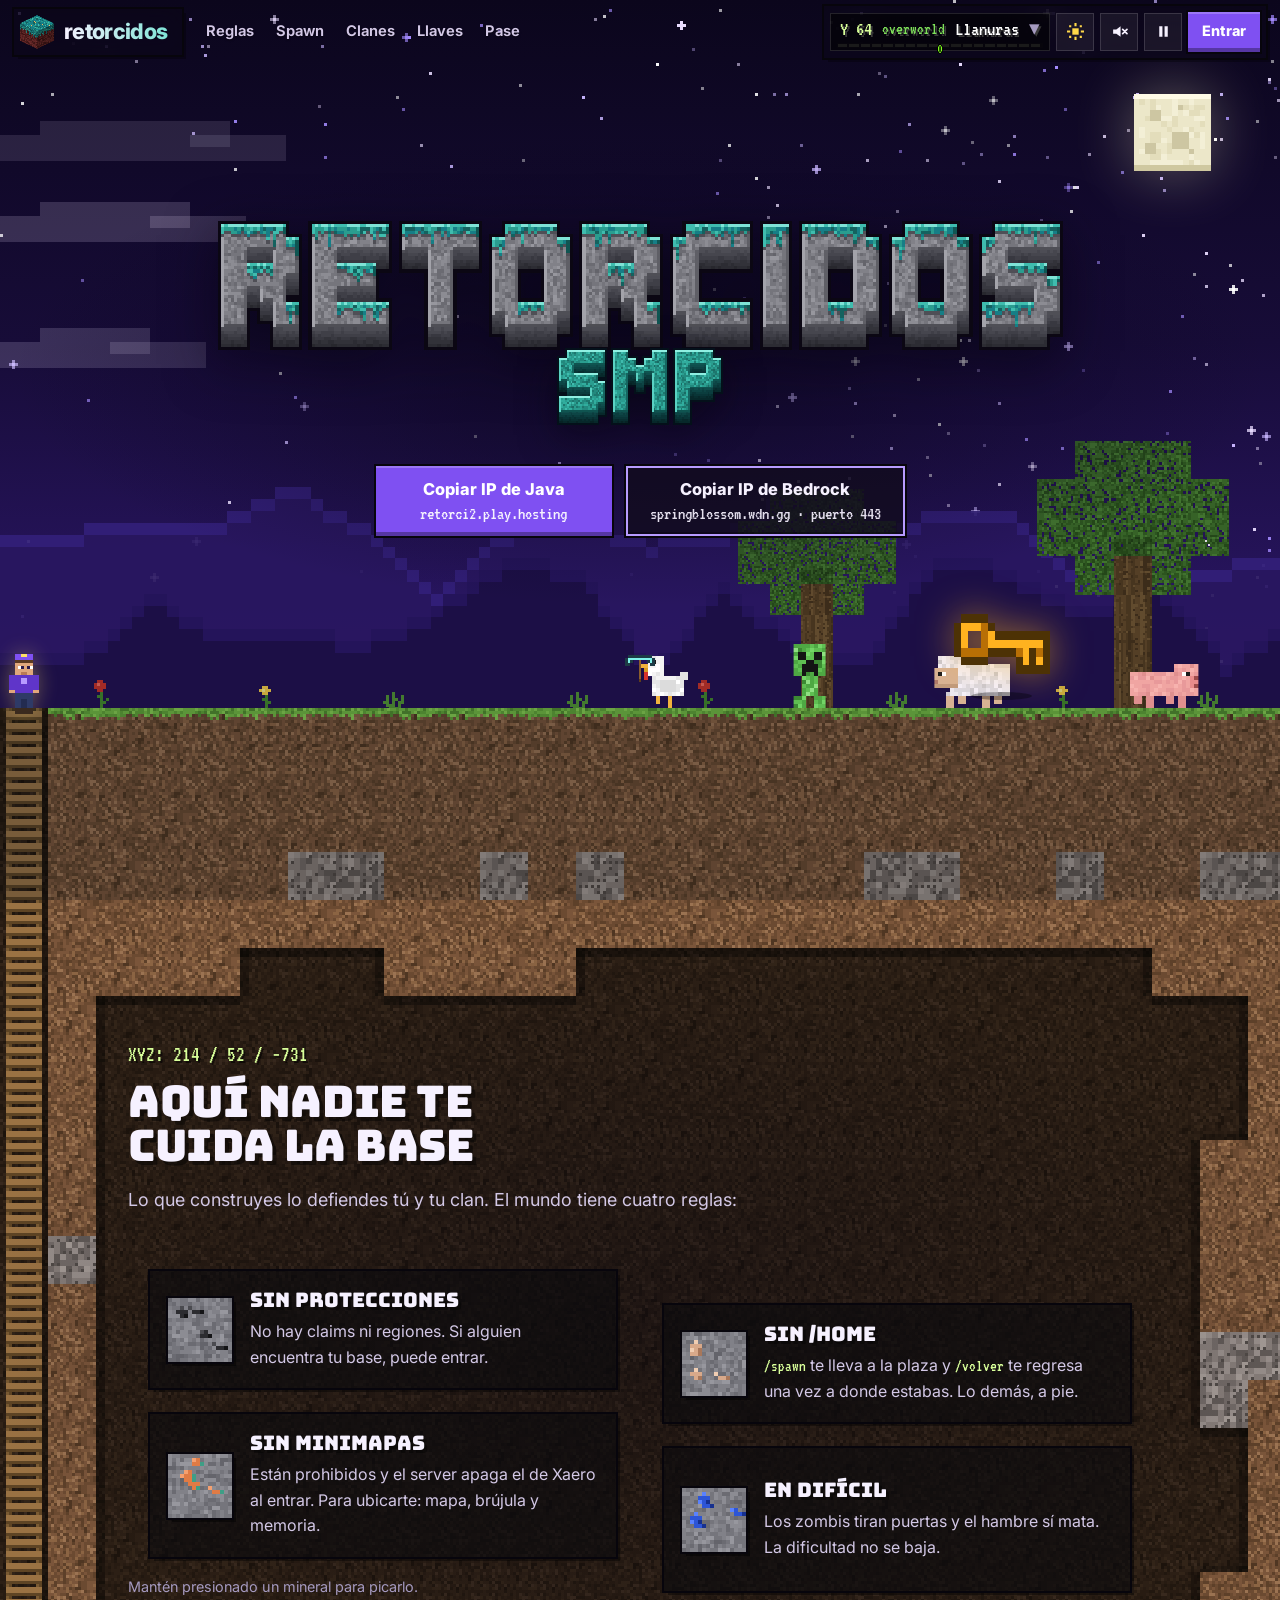
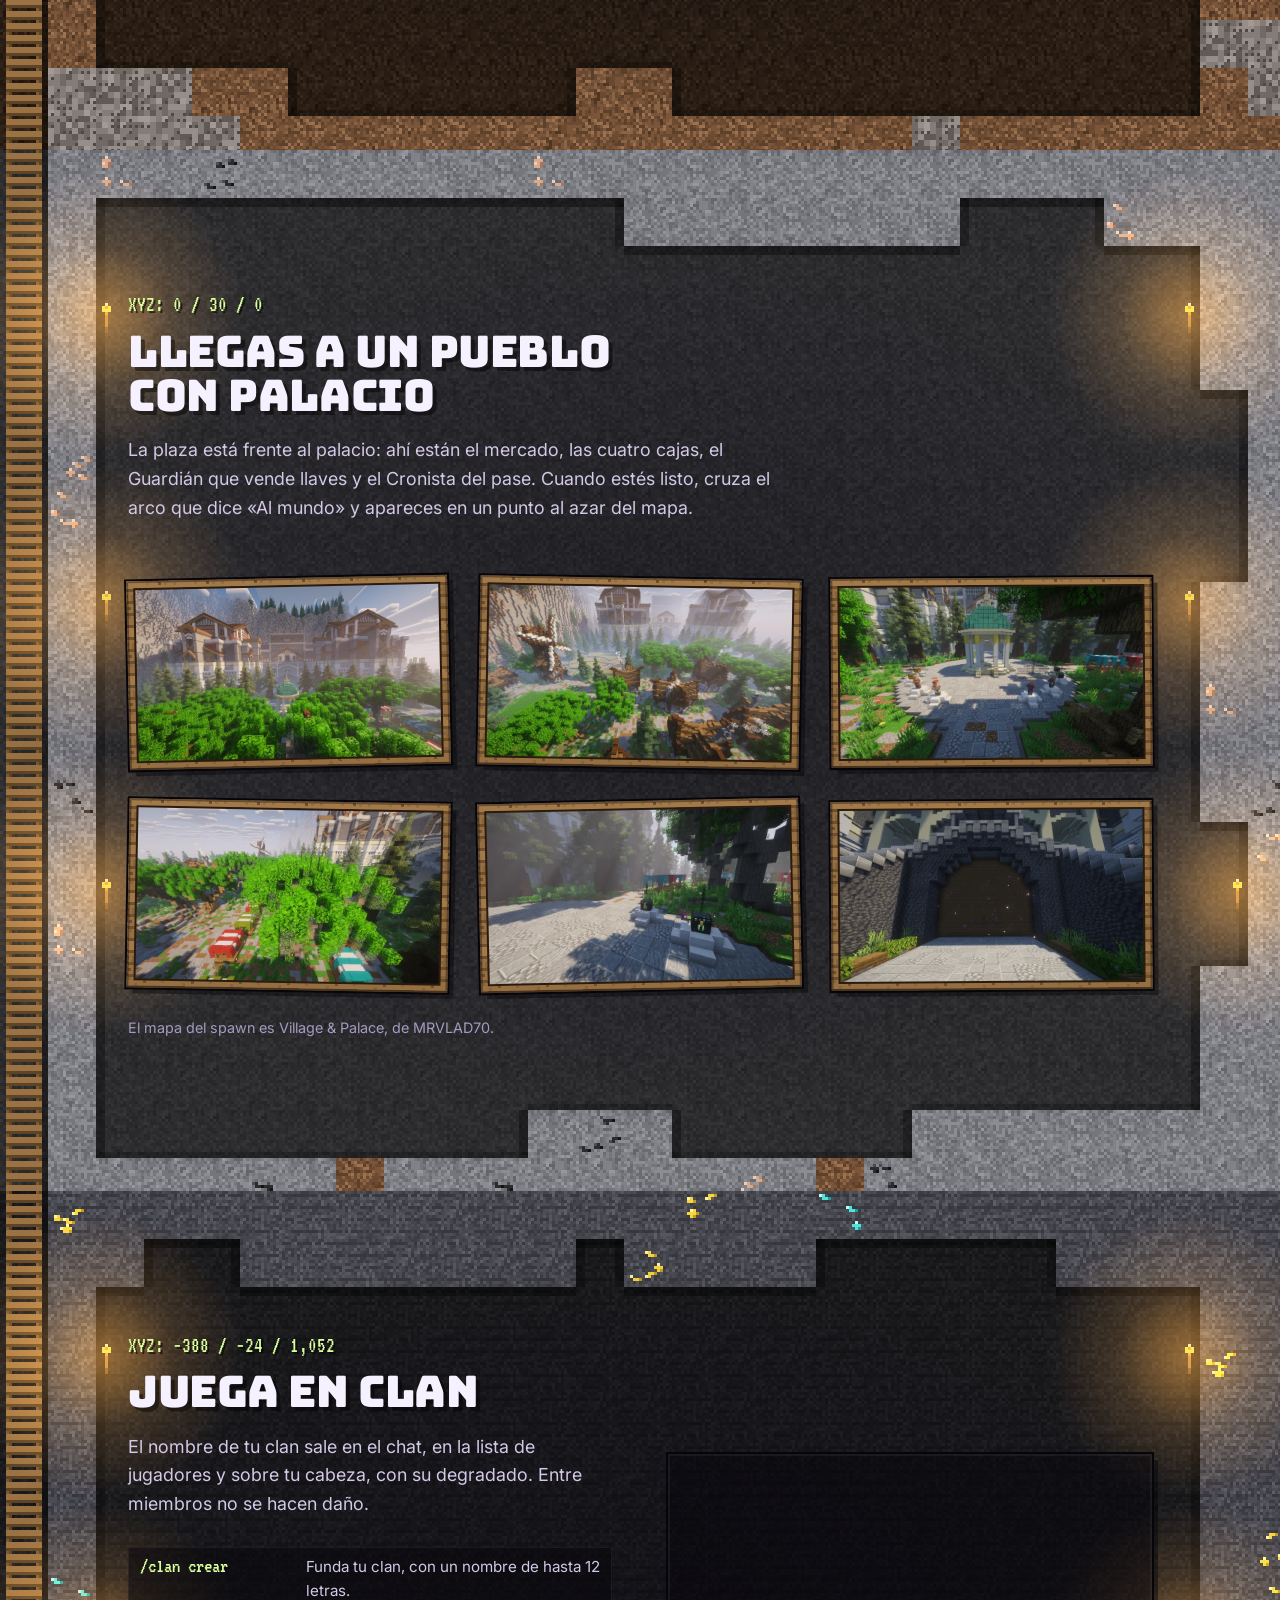
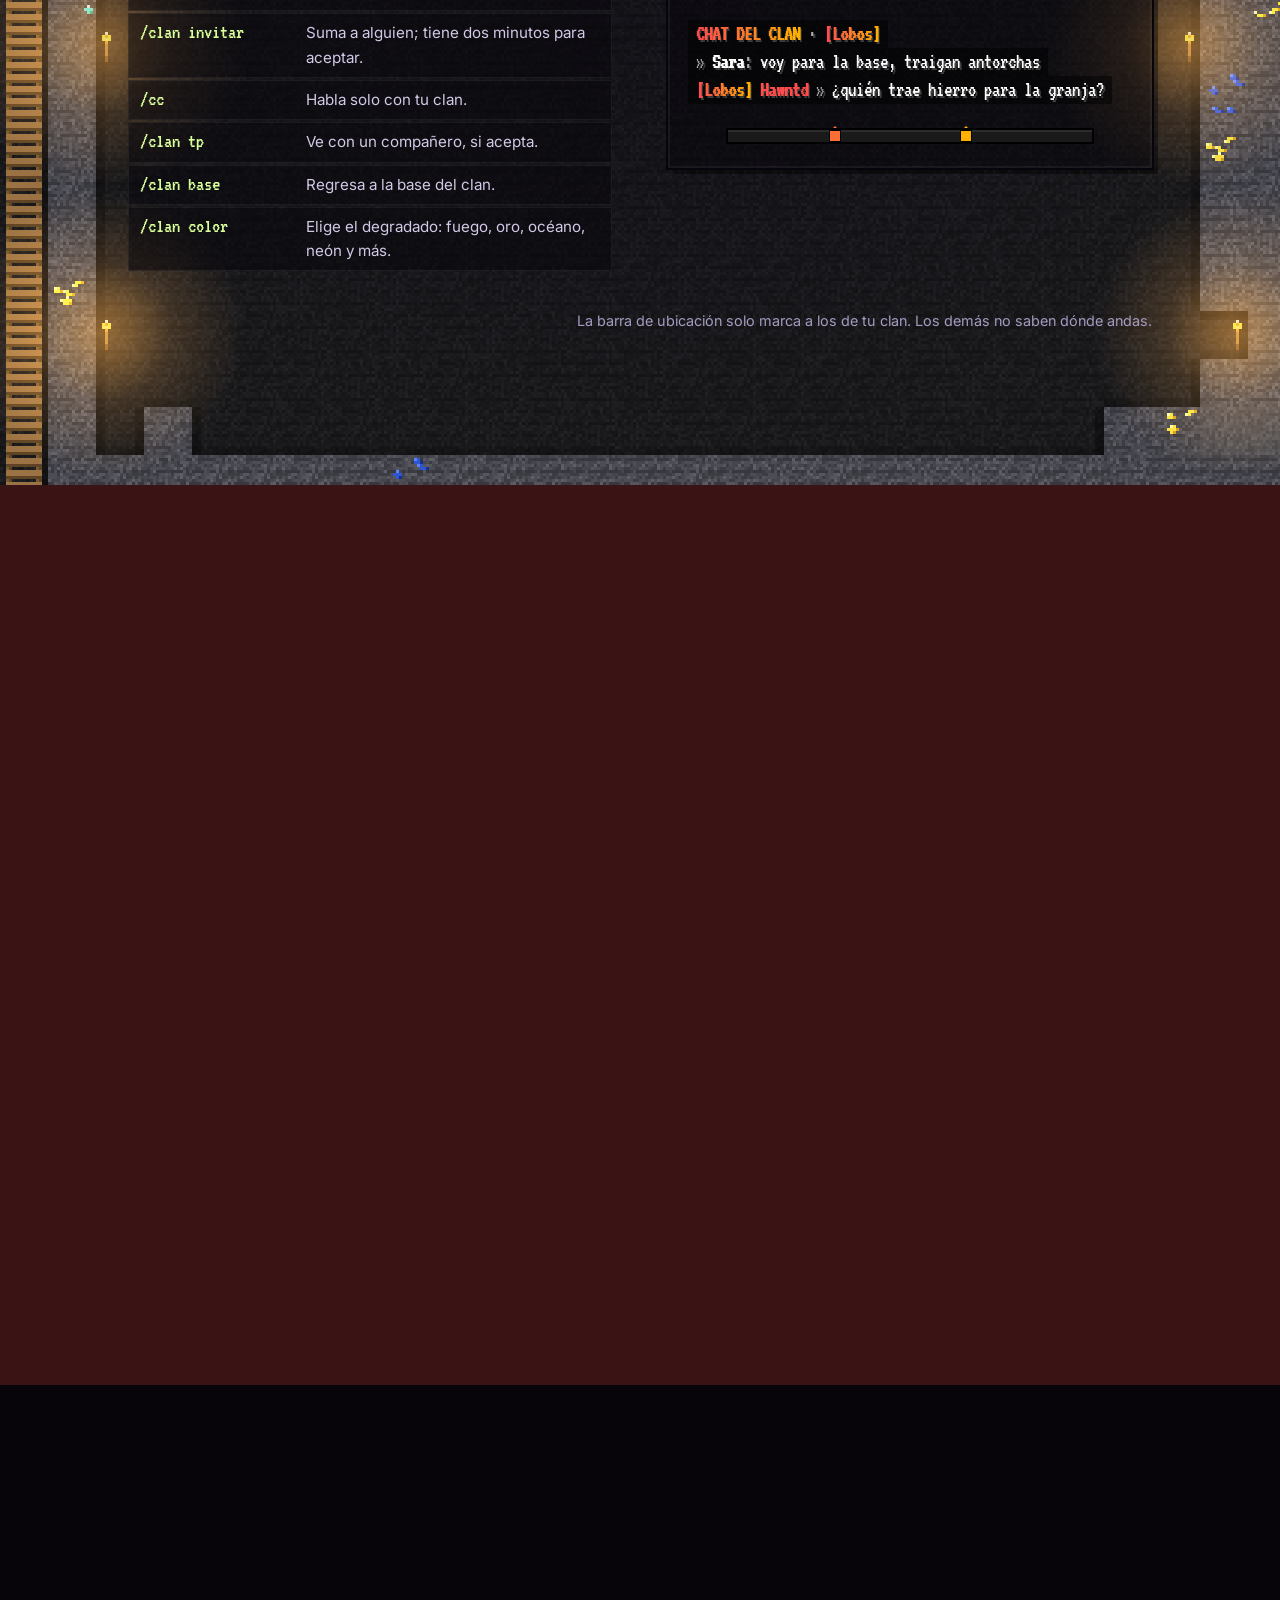
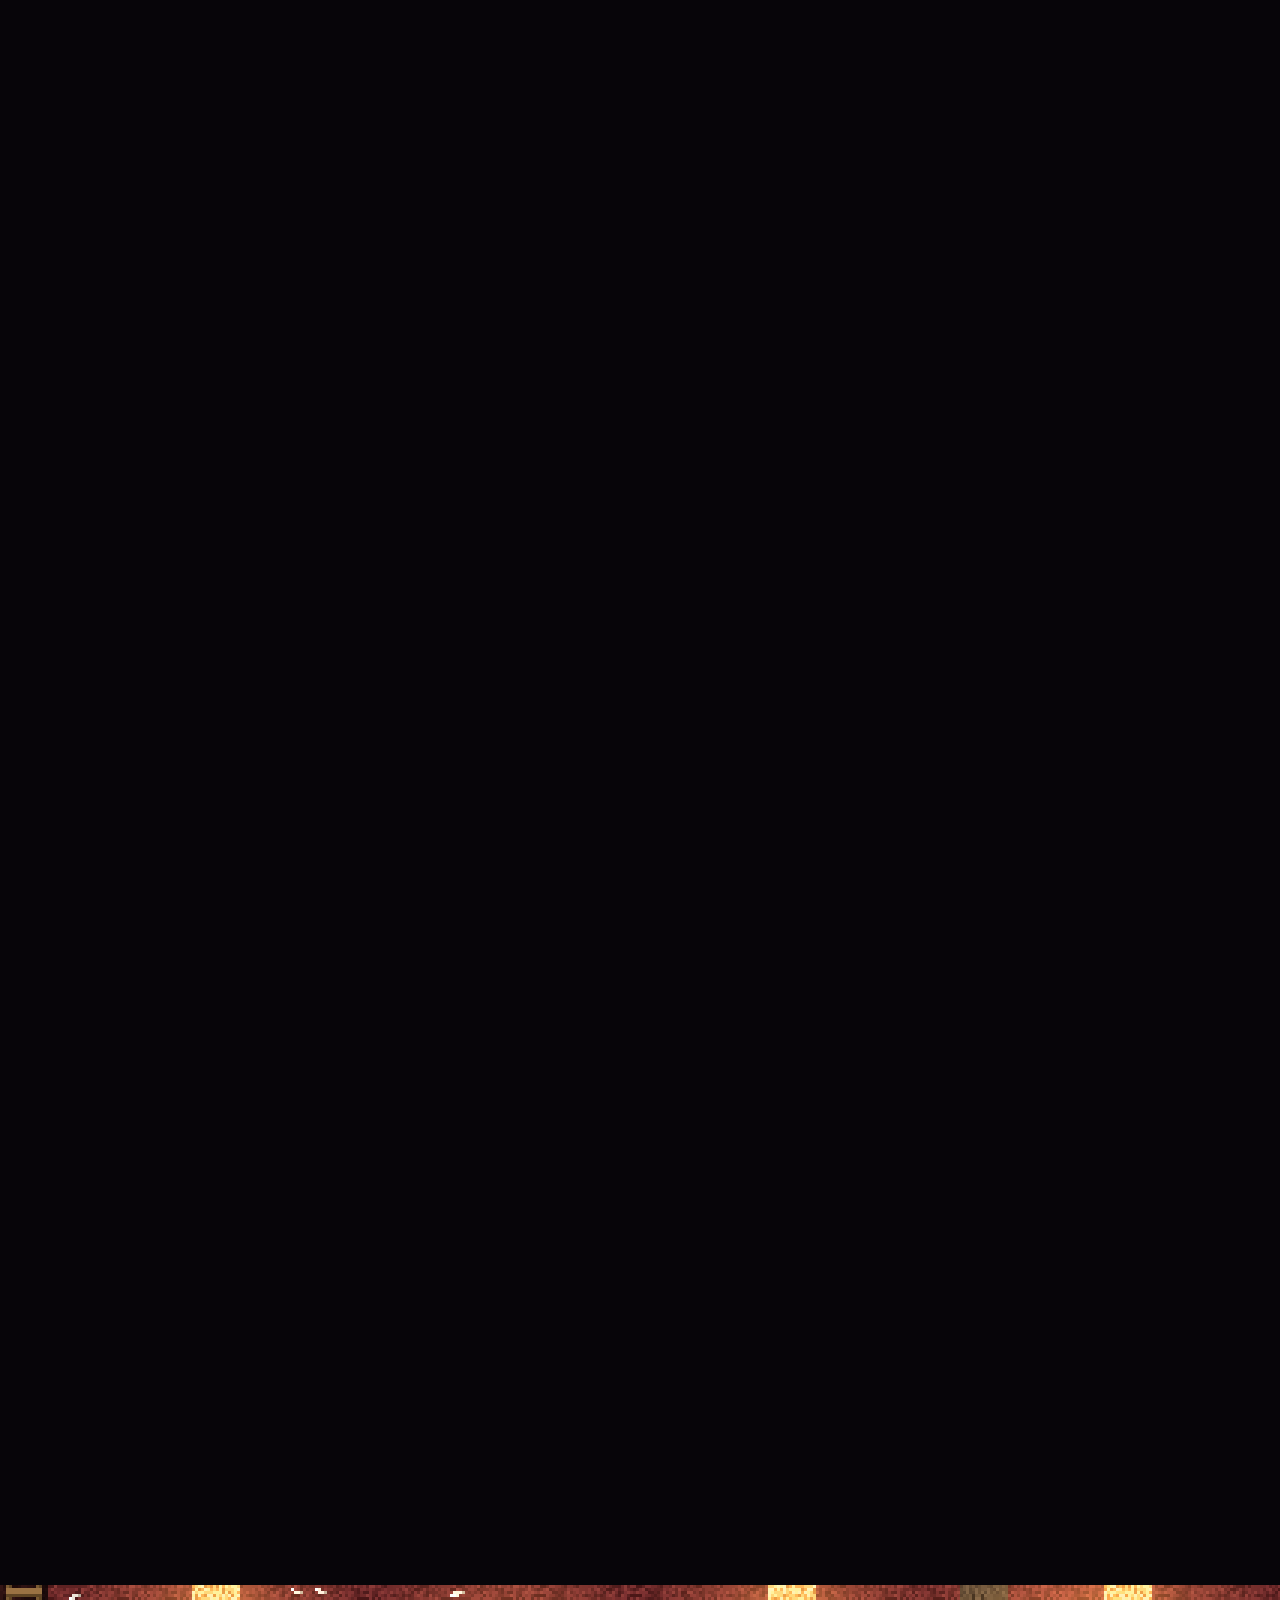
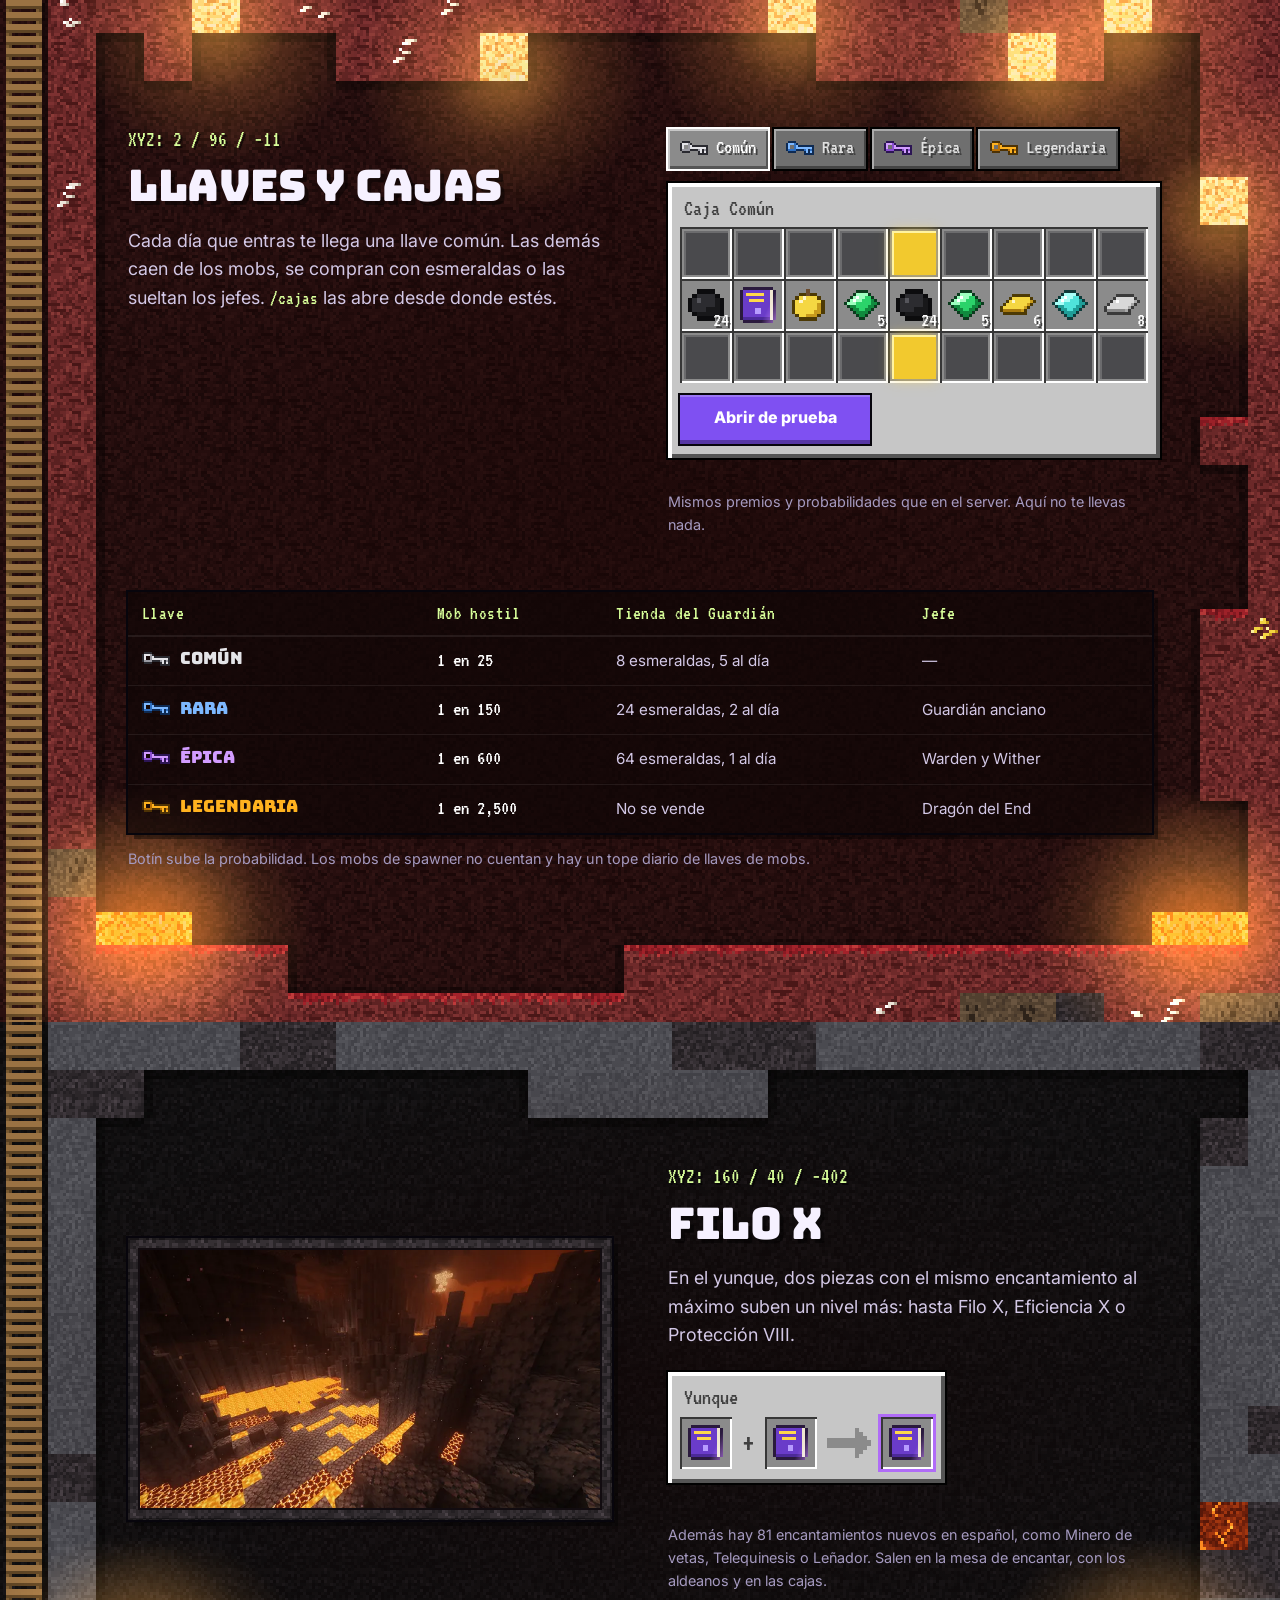
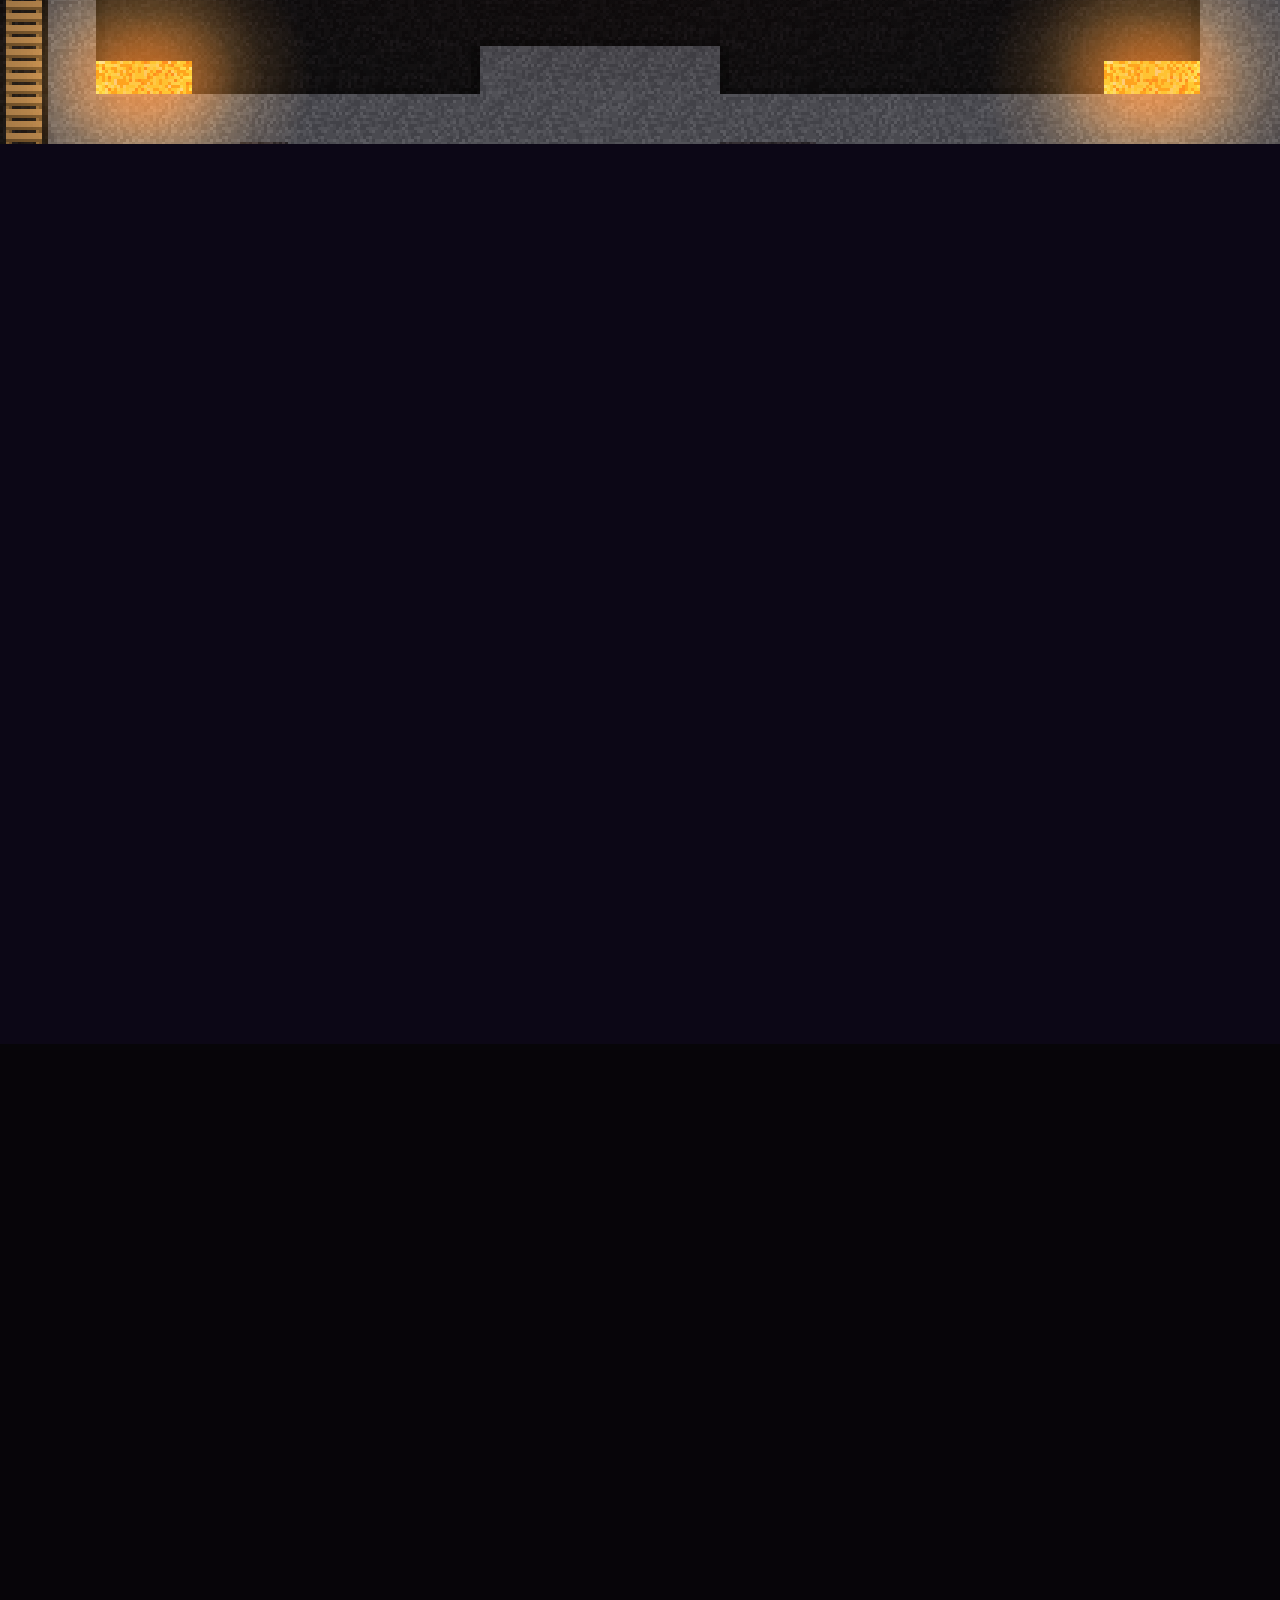
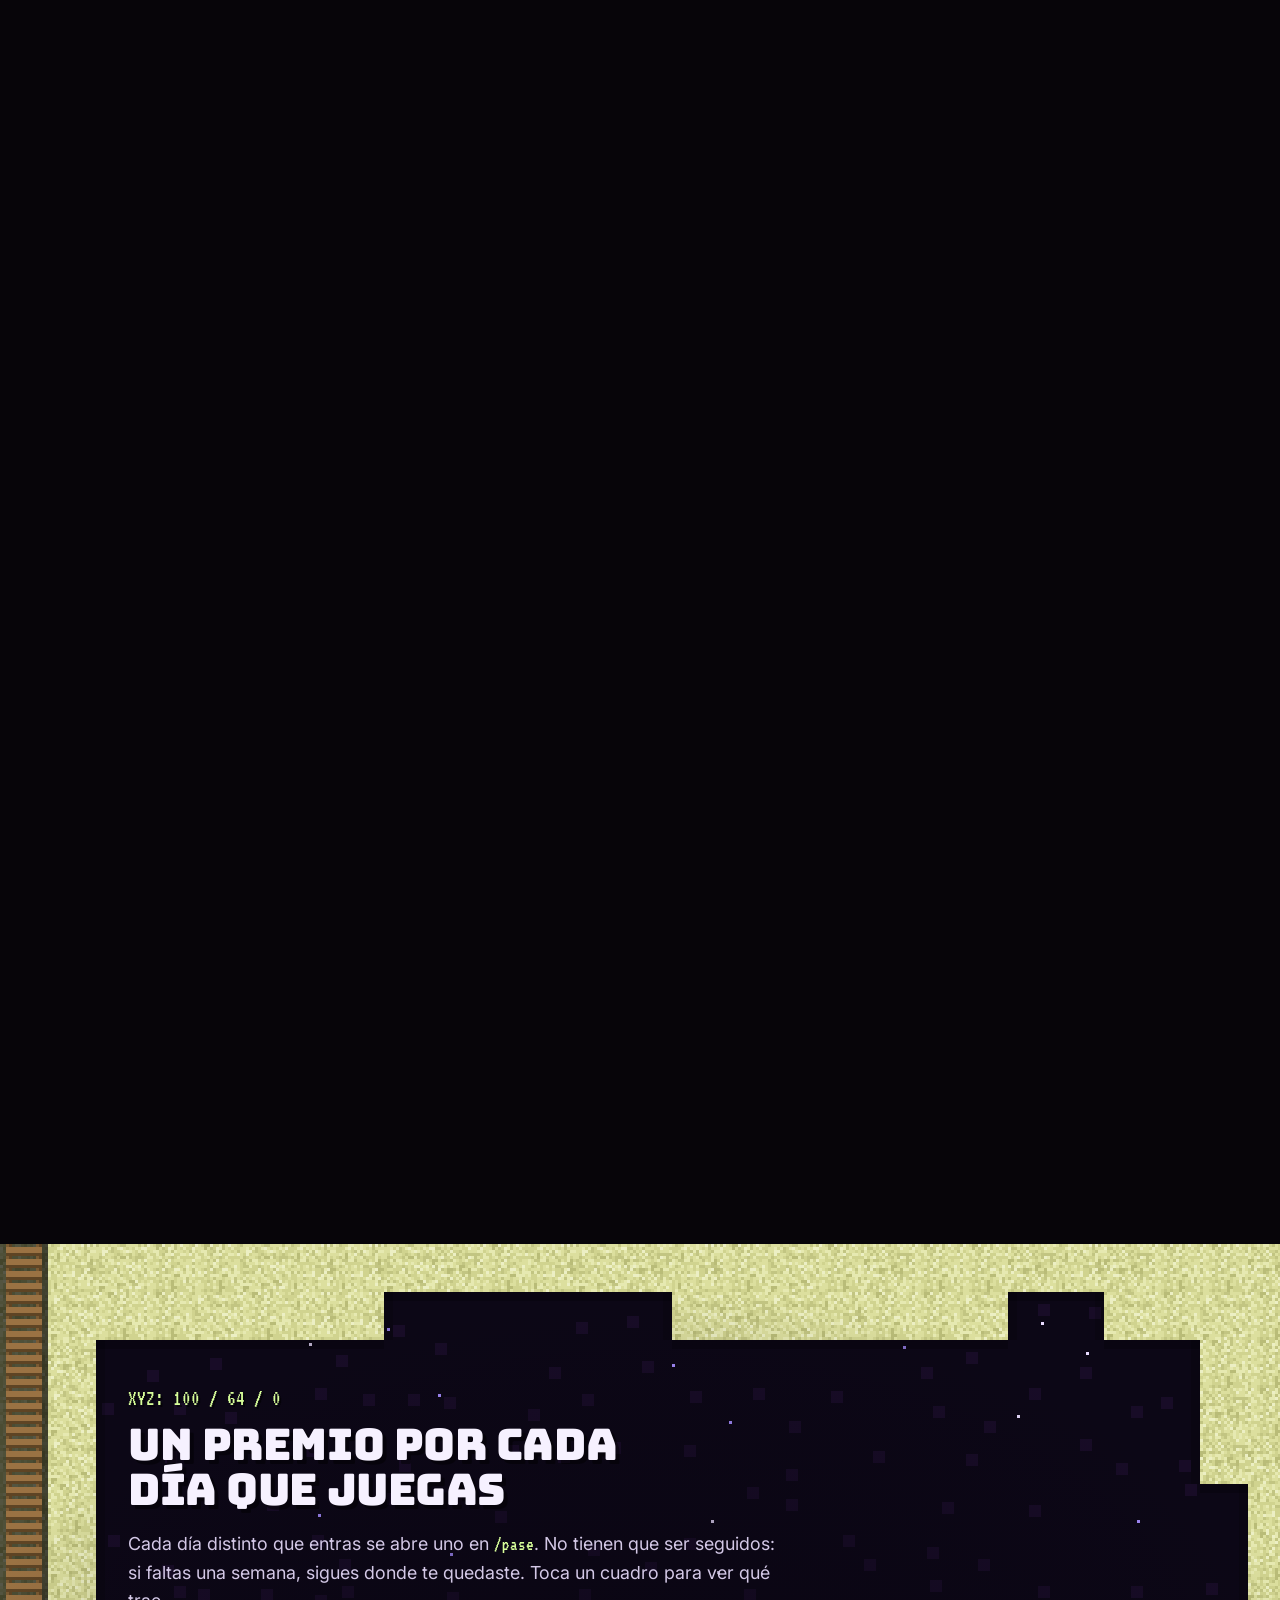
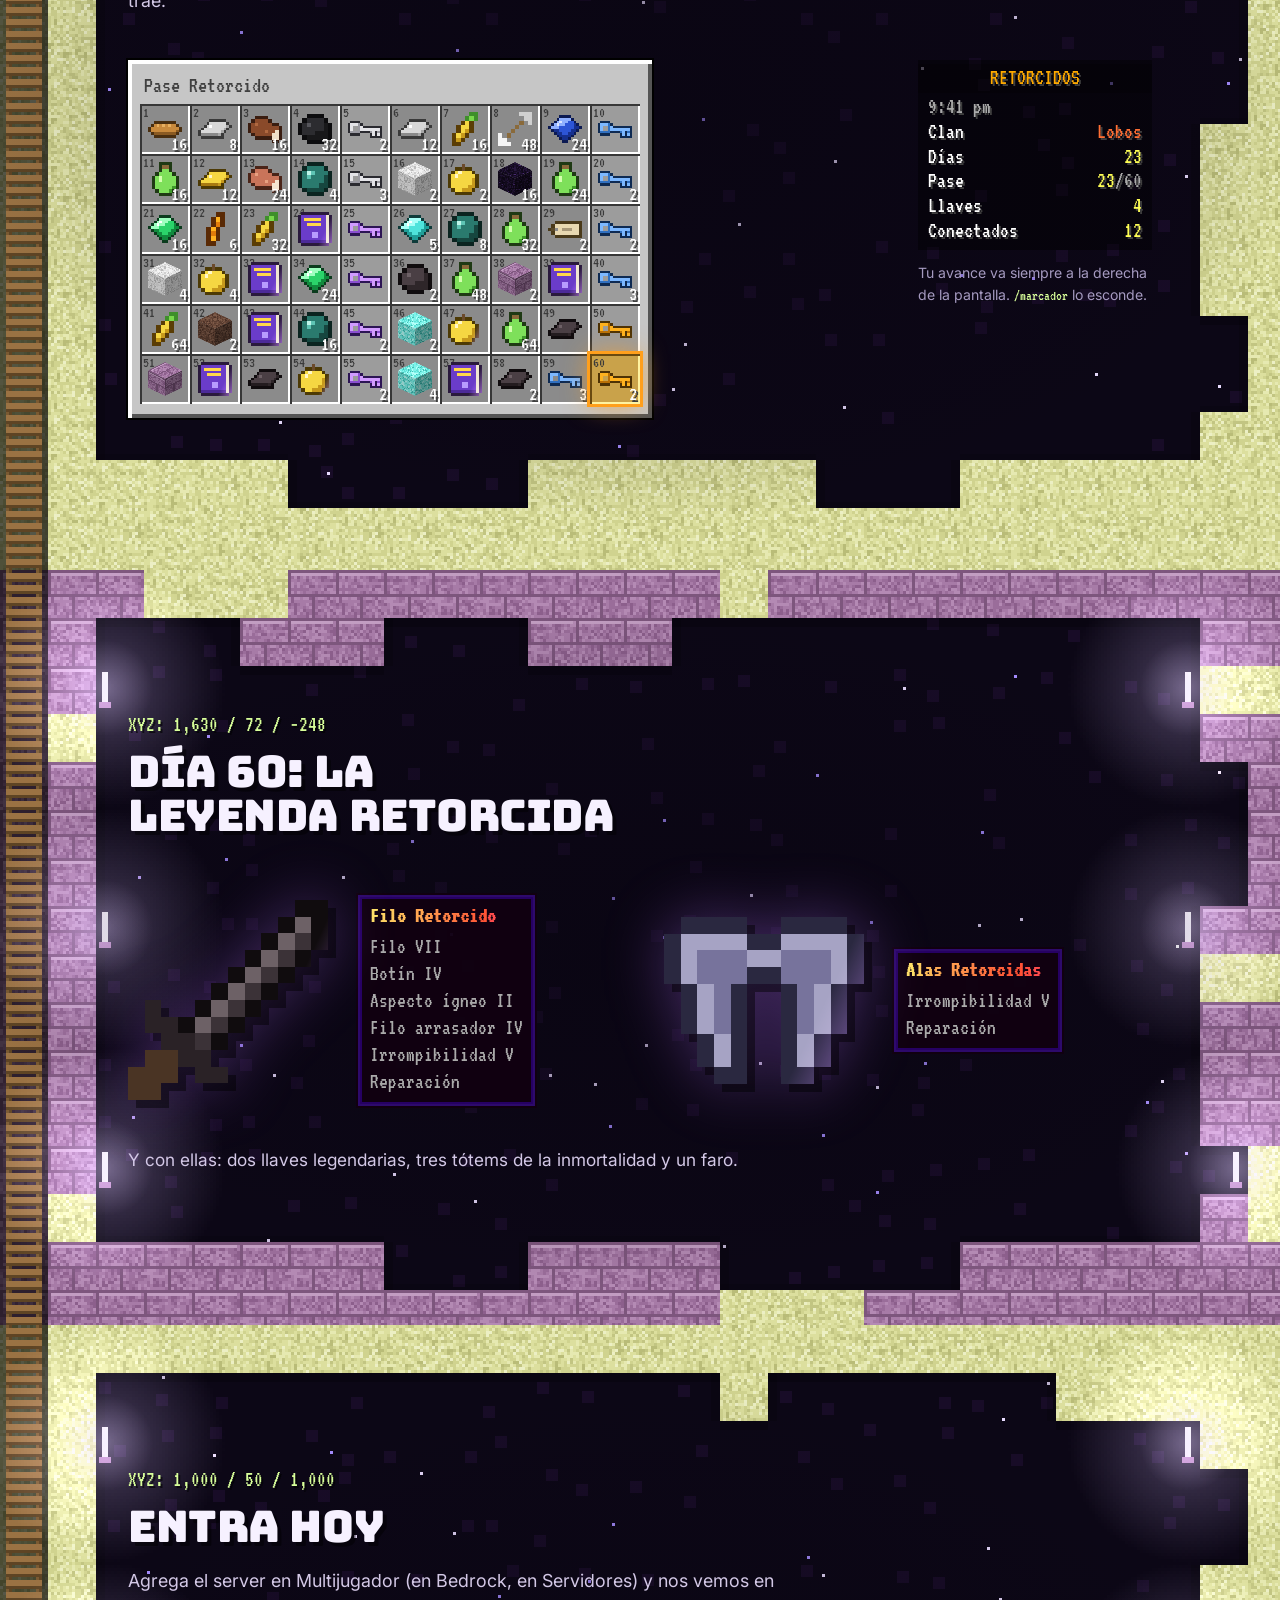
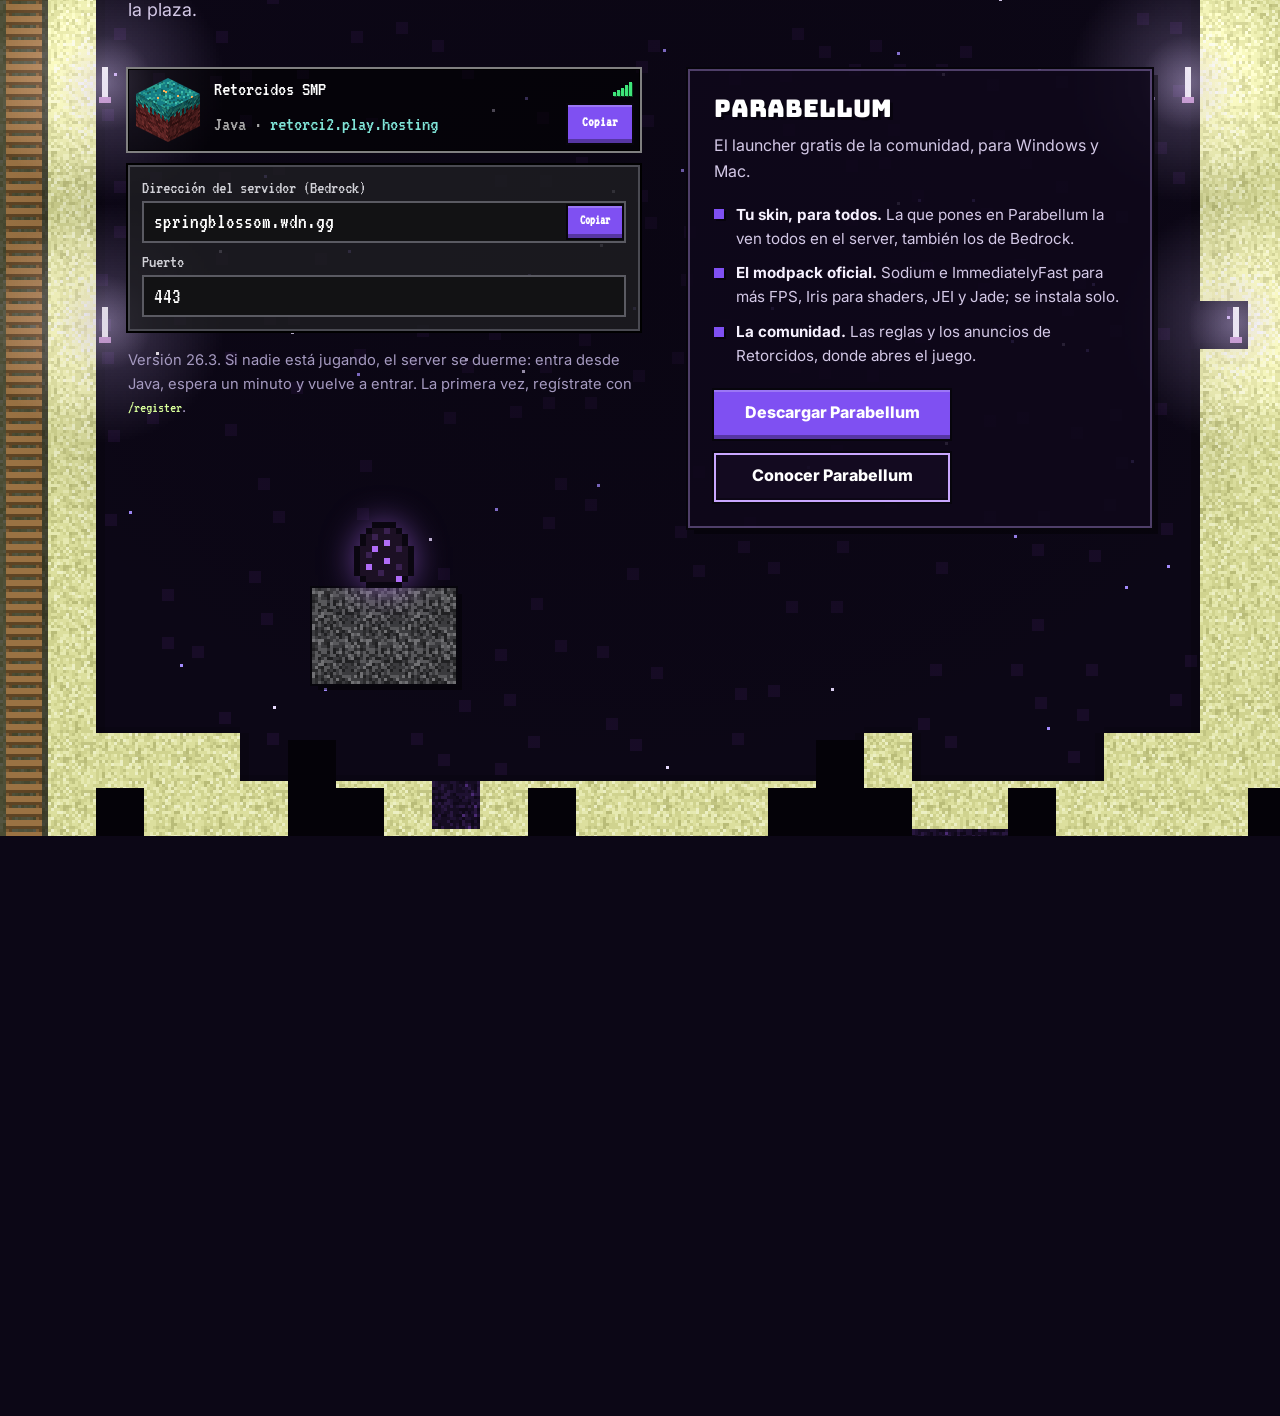
==== commit 1c6210b8: "Héroe: solo el título en letras de bloques y las dos IP Quita la frase amarilla, el párrafo, la nota" ====
--- a/index.html
+++ b/index.html
@@ -79,16 +79,15 @@
     <canvas class="hills hills-near day" id="hills-near-day" aria-hidden="true"></canvas>
 
     <div class="hero-copy wrap">
-      <div class="title-wrap">
-        <h1 class="hero-title" id="titulo"><span>Retorcidos</span> <span class="accent">SMP</span></h1>
-        <button class="splash" id="splash" type="button" title="Otra frase">¡Sin protecciones!</button>
-      </div>
-      <p class="hero-text">Survival en difícil para Java y Bedrock. Sin protecciones, sin /home y sin minimapas: lo que construyes lo cuida tu clan.</p>
+      <h1 class="hero-logo" id="titulo">
+        <span class="logo-text">Retorcidos <span class="accent">SMP</span></span>
+        <img class="logo-main" data-logo="Retorcidos" data-skin="stone" alt="" aria-hidden="true">
+        <img class="logo-sub" data-logo="SMP" data-skin="warped" alt="" aria-hidden="true">
+      </h1>
       <div class="btn-row">
         <button class="btn btn-primary btn-big" type="button" id="copiar-java" data-copy="retorci2.play.hosting"><span class="copy-label">Copiar IP de Java</span><small>retorci2.play.hosting</small></button>
         <button class="btn btn-ghost btn-big" type="button" data-copy="springblossom.wdn.gg"><span class="copy-label">Copiar IP de Bedrock</span><small>springblossom.wdn.gg · puerto 443</small></button>
       </div>
-      <p class="hero-small">Versión 26.3. También entras con <a href="https://parabellum-roan.vercel.app/">Parabellum</a>, el launcher de la comunidad.</p>
     </div>
 
     <div class="hero-stage" id="hero-stage">
@@ -102,7 +101,7 @@
       <div class="mobs" id="mobs"></div>
       <canvas class="ground" id="ground" aria-hidden="true"></canvas>
     </div>
-    <a class="dig-cue" href="#reglas"><span class="pick" data-px="sprite:pickaxe" aria-hidden="true"></span><span>Excava</span></a>
+    <a class="dig-cue" href="#reglas" aria-label="Bajar a las reglas"><span class="pick" data-px="sprite:pickaxe" aria-hidden="true"></span></a>
   </section>
 
   <!-- ============================================================ Overworld: las reglas -->
@@ -474,7 +473,6 @@
   "creeperTitle": "Ssssss…",
   "creeperText": "Aquí no explota nada",
   "voidBiome": "El vacío",
-  "splash": ["¡Sin protecciones!", "¡Java y Bedrock!", "¡60 días de pase!", "¡Filo X!", "¡Sin minimapas!", "¡Versión 26.3!", "¡Ojo con el creeper!", "¡También en Parabellum!"],
   "header": { "pause": "Pausar animaciones", "resume": "Reanudar animaciones", "soundOn": "Activar sonido", "soundOff": "Quitar sonido" },
   "gallery": { "count": "{n} de {total}" },
   "crate": { "title": "Caja {name}", "chance": "{n} %", "won": "Te tocó" },
--- a/css/sitio.css
+++ b/css/sitio.css
@@ -452,58 +452,26 @@
    que quedan dentro de su caja, se pueden tocar. */
 .hero-copy, .btn-row { pointer-events: none; }
 .hero-copy > :not(.btn-row), .btn-row > * { pointer-events: auto; }
-.hero-kicker, .hero-small { width: fit-content; }
 .hero-copy::before {
   content: "";
   position: absolute;
-  inset: -60px -40px -40px calc(var(--wall) - 40px);
+  inset: -90px 0 -70px;
   z-index: -1;
-  max-width: 760px;
   background: radial-gradient(closest-side, var(--scrim), transparent);
   pointer-events: none;
 }
-.hero-kicker {
-  color: var(--lilac);
-  font-weight: 700;
-  font-size: 1.05rem;
-}
-.title-wrap { position: relative; display: inline-block; margin-top: 16px; }
-.hero-title {
-  max-width: 11ch;
-  font: 400 clamp(2.7rem, 6vw, 5.4rem)/.96 var(--display);
-  letter-spacing: -.02em;
-  text-shadow: 5px 5px 0 #0a0616;
-}
-.hero-title span { display: block; }
-.hero-title .accent { color: #c9a8ff; }
-
-.splash {
-  position: absolute;
-  right: -1.6em;
-  top: -1.25em;
-  padding: 0;
-  border: 0;
-  background: none;
-  color: #ffff55;
-  font: 1.9rem/1 var(--pixel);
-  text-shadow: 3px 3px 0 #3f3f15;
-  white-space: nowrap;
-  transform: rotate(-17deg);
-  animation: splash 0.9s ease-in-out infinite alternate;
-}
-@keyframes splash {
-  from { scale: 1; }
-  to { scale: 1.09; }
-}
-
-.hero-text {
-  max-width: 34rem;
-  margin-top: 26px;
-  color: var(--muted);
-  font-size: 1.15rem;
-}
 .btn-row { display: flex; flex-wrap: wrap; gap: 14px; margin-top: 30px; }
-.hero-small { margin-top: 16px; color: var(--faint); font-size: .88rem; }
+
+/* El título: dos imágenes de letras de bloques (viaje.js › setupLogo). El texto queda de respaldo
+   mientras se dibujan y, después, solo para lectores de pantalla. */
+.hero-logo { display: grid; justify-items: center; margin: 0; }
+.hero-logo img { display: none; image-rendering: pixelated; }
+.hero-logo.has-logo img { display: block; }
+.logo-main { filter: drop-shadow(0 14px 26px rgba(5, 2, 14, .55)); }
+.logo-sub { margin-top: -2px; filter: drop-shadow(0 10px 18px rgba(5, 2, 14, .5)); }
+.logo-text { font: 400 clamp(2.7rem, 7vw, 6rem)/.96 var(--display); text-shadow: 5px 5px 0 #0a0616; }
+.logo-text .accent { color: #7fe3d6; }
+.hero-logo.has-logo .logo-text { position: absolute; width: 1px; height: 1px; overflow: hidden; clip: rect(0 0 0 0); white-space: nowrap; }
 
 .hero-stage {
   position: absolute;
@@ -1300,11 +1268,9 @@
 }
 :root[data-theme="light"] .hero-copy::before { --scrim: rgba(255, 255, 255, .6); }
 .theme-switching .hero-copy::before { transition: --scrim 1.5s ease-in-out; }
-:root[data-theme="light"] .hero-title { color: #1d1530; text-shadow: 5px 5px 0 rgba(255, 255, 255, .75); }
-:root[data-theme="light"] .hero-title .accent { color: #167e86; }
-:root[data-theme="light"] .hero-text { color: #2f2645; }
-:root[data-theme="light"] .hero-small { color: #463c5c; }
-:root[data-theme="light"] .hero-small a { color: #6a3bc0; }
+:root[data-theme="light"] .logo-text { color: #1d1530; text-shadow: 5px 5px 0 rgba(255, 255, 255, .75); }
+:root[data-theme="light"] .logo-text .accent { color: #167e86; }
+:root[data-theme="light"] .logo-main, :root[data-theme="light"] .logo-sub { filter: drop-shadow(0 12px 22px rgba(42, 31, 69, .28)); }
 
 /* ------------------------------------------------------------------ pausa y movimiento reducido */
 
@@ -1399,13 +1365,15 @@
 
 /* ------------------------------------------------------------------ el héroe del server */
 
-.hero-copy { max-width: calc(760px + 2 * (var(--wall) + 32px)); margin-inline: 0; }
-.hero-title { max-width: none; font-size: clamp(3rem, 7.4vw, 6.6rem); }
-.hero-title .accent { color: #7fe3d6; }
-.hero-text { max-width: 36rem; }
+/* Solo el título y las dos direcciones, al centro del cielo como en la pantalla de inicio de un juego. */
+.hero { display: flex; flex-direction: column; justify-content: center; }
+.hero-copy { width: 100%; max-width: calc(1000px + 2 * (var(--wall) + 32px)); margin-inline: auto; text-align: center; }
+.hero .btn-row { justify-content: center; margin-top: clamp(26px, 4.6vh, 44px); }
 .btn-row .btn { min-width: 236px; }
 .btn small { font: 1.15rem/1 var(--pixel); opacity: .92; }
-.hero-small a { color: var(--lilac); font-weight: 700; text-underline-offset: 3px; }
+.dig-cue { padding: 8px; }
+/* El sol y la luna se recorren a la orilla para no tapar el título. */
+.sky-bodies { right: 5%; top: calc(var(--header) + 24px); }
 
 /* La llave que flota sobre el pasto (en lugar del bloque del logo del prototipo). */
 .drop-logo { width: 96px; height: 60px; }
@@ -1871,12 +1839,11 @@
 
   .hero { min-height: 0; padding: calc(var(--header) + 46px) 0 0; display: flex; flex-direction: column; }
   .hero-copy::before { inset: -40px -20px; }
-  .hero-title { font-size: clamp(2.6rem, 14vw, 3.6rem); }
-  .splash { right: -.1em; top: -1.1em; font-size: 1.4rem; }
-  .hero-text { font-size: 1.02rem; }
+  .hero { justify-content: flex-start; }
+  .logo-text { font-size: clamp(2.6rem, 14vw, 3.6rem); }
   .btn-row { flex-direction: column; }
   .btn-row .btn { width: 100%; min-width: 0; }
-  .hero-stage { position: relative; height: calc(var(--ground) + 230px); margin-top: 18px; }
+  .hero-stage { position: relative; height: calc(var(--ground) + 230px); margin-top: 48px; }
   .sky-bodies { width: 48px; height: 48px; right: 24px; top: auto; bottom: calc(var(--ground) + 210px); }
   .site-header .brand span { display: none; }
   .clouds { display: none; }
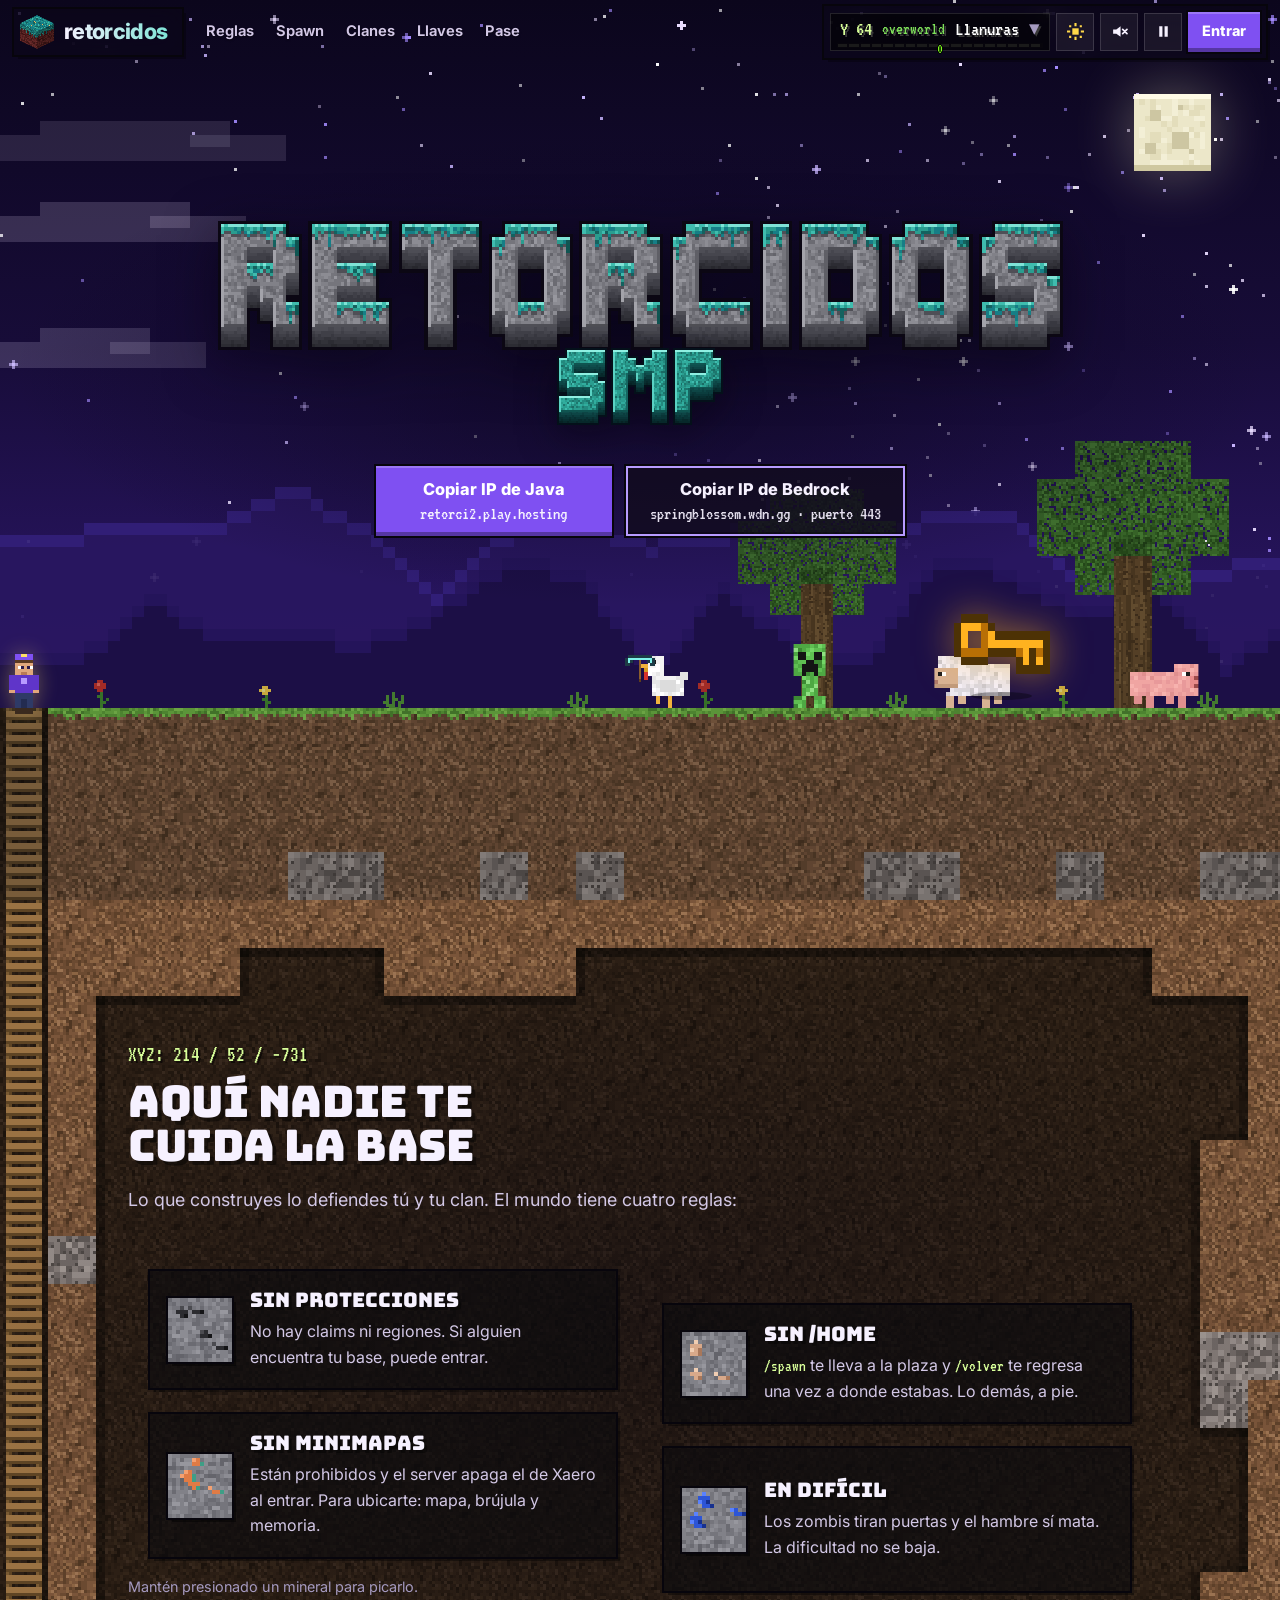
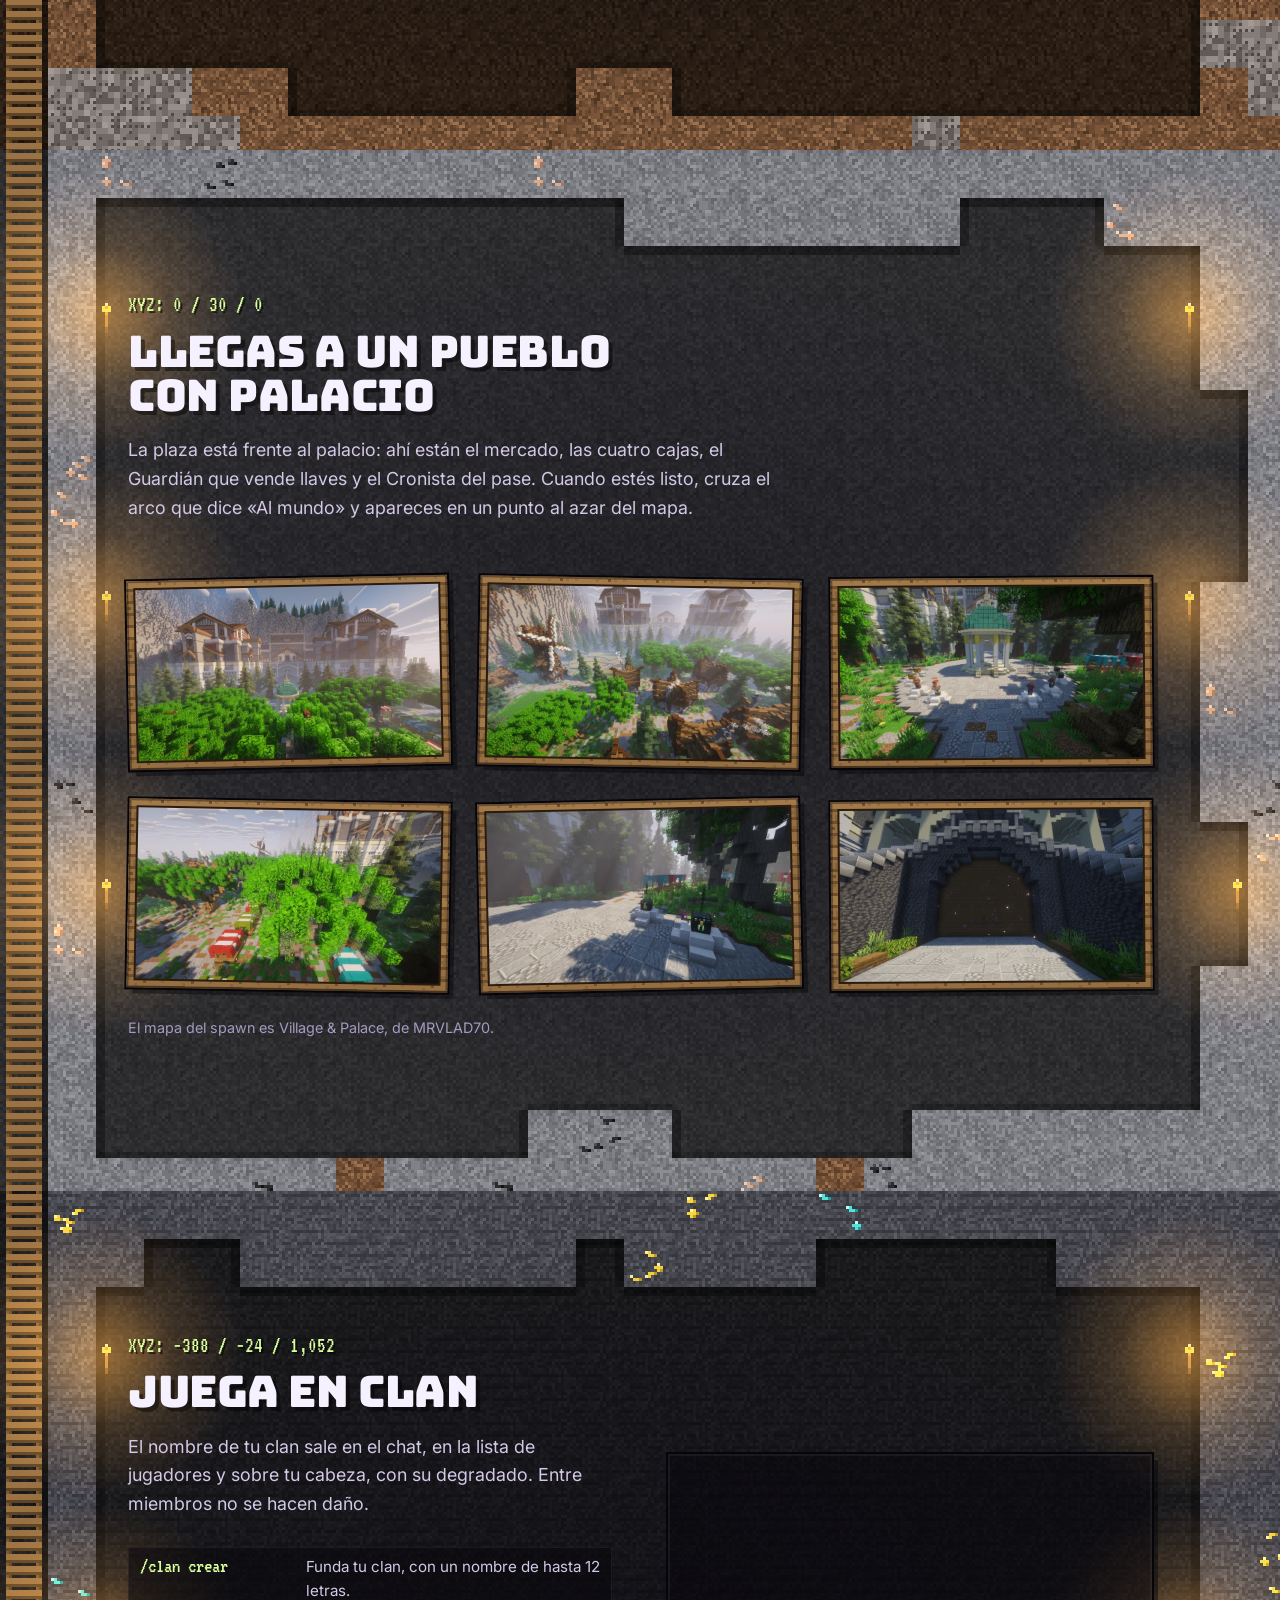
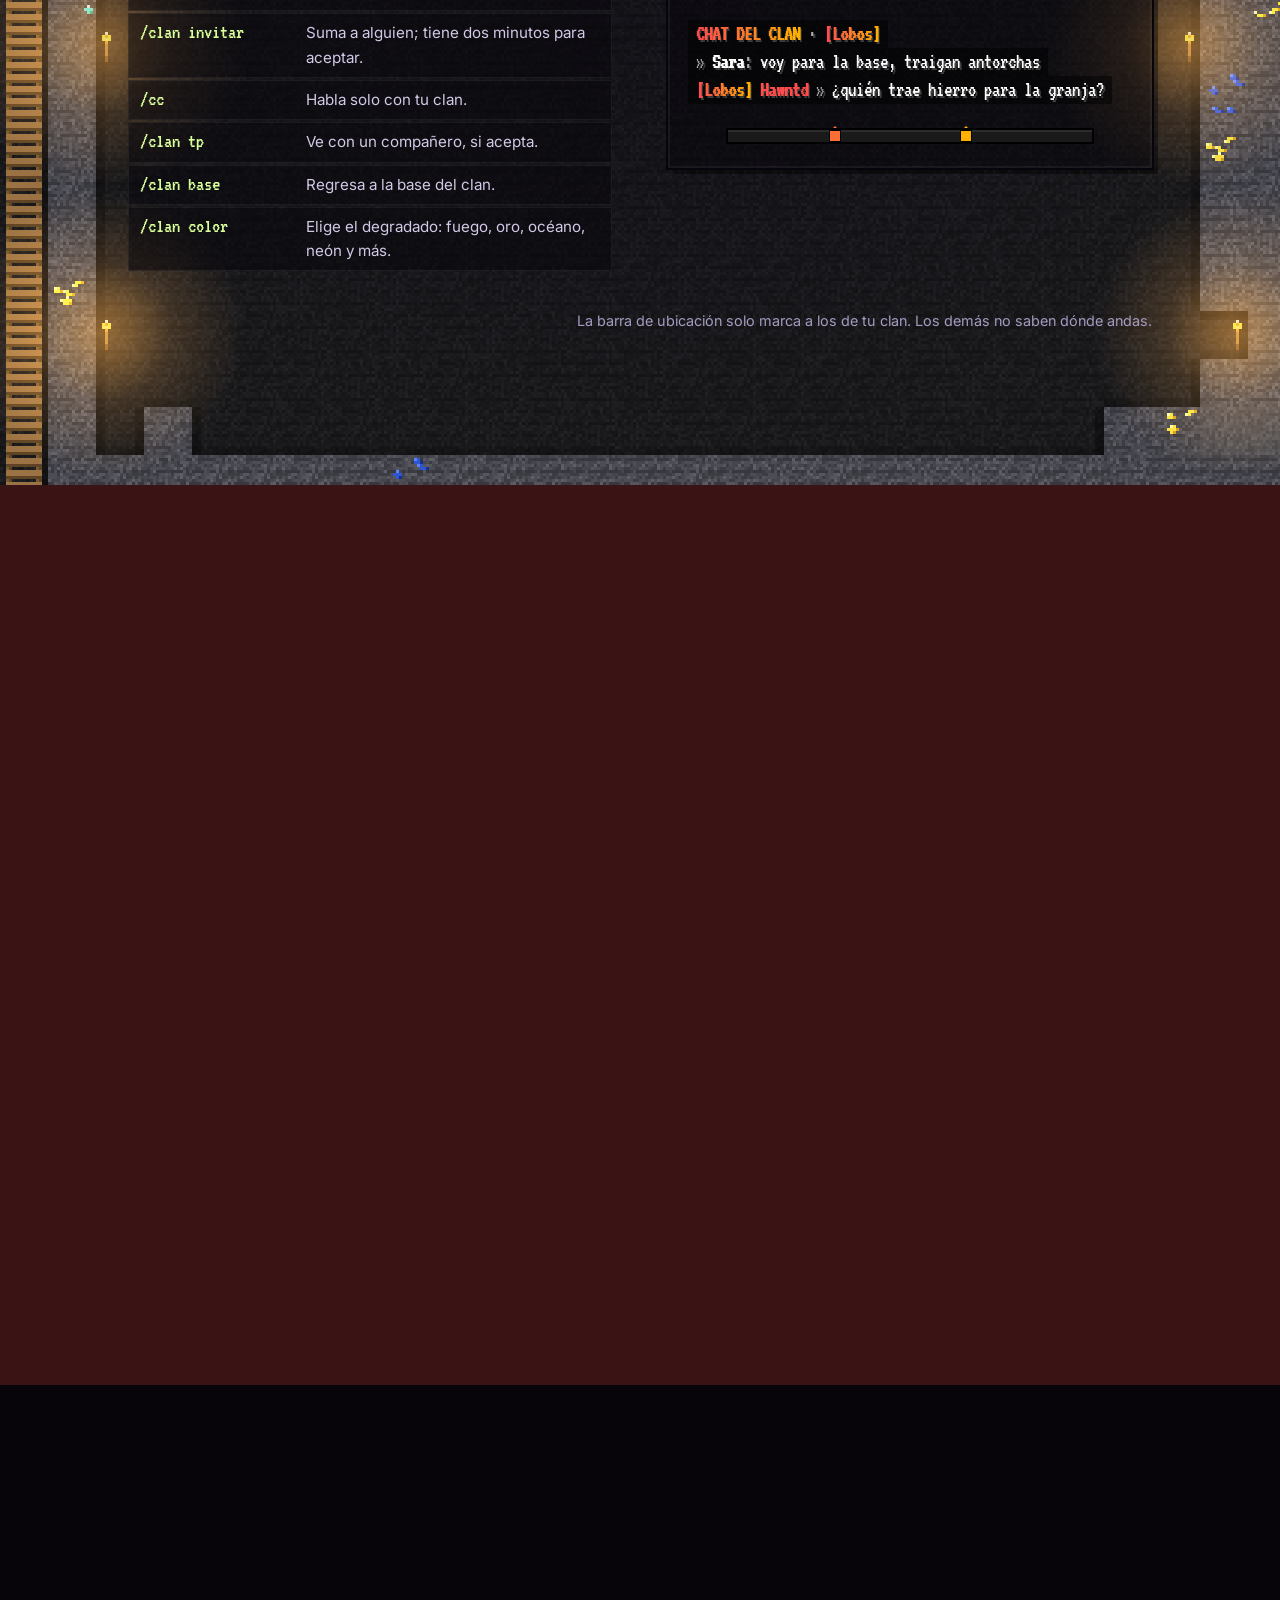
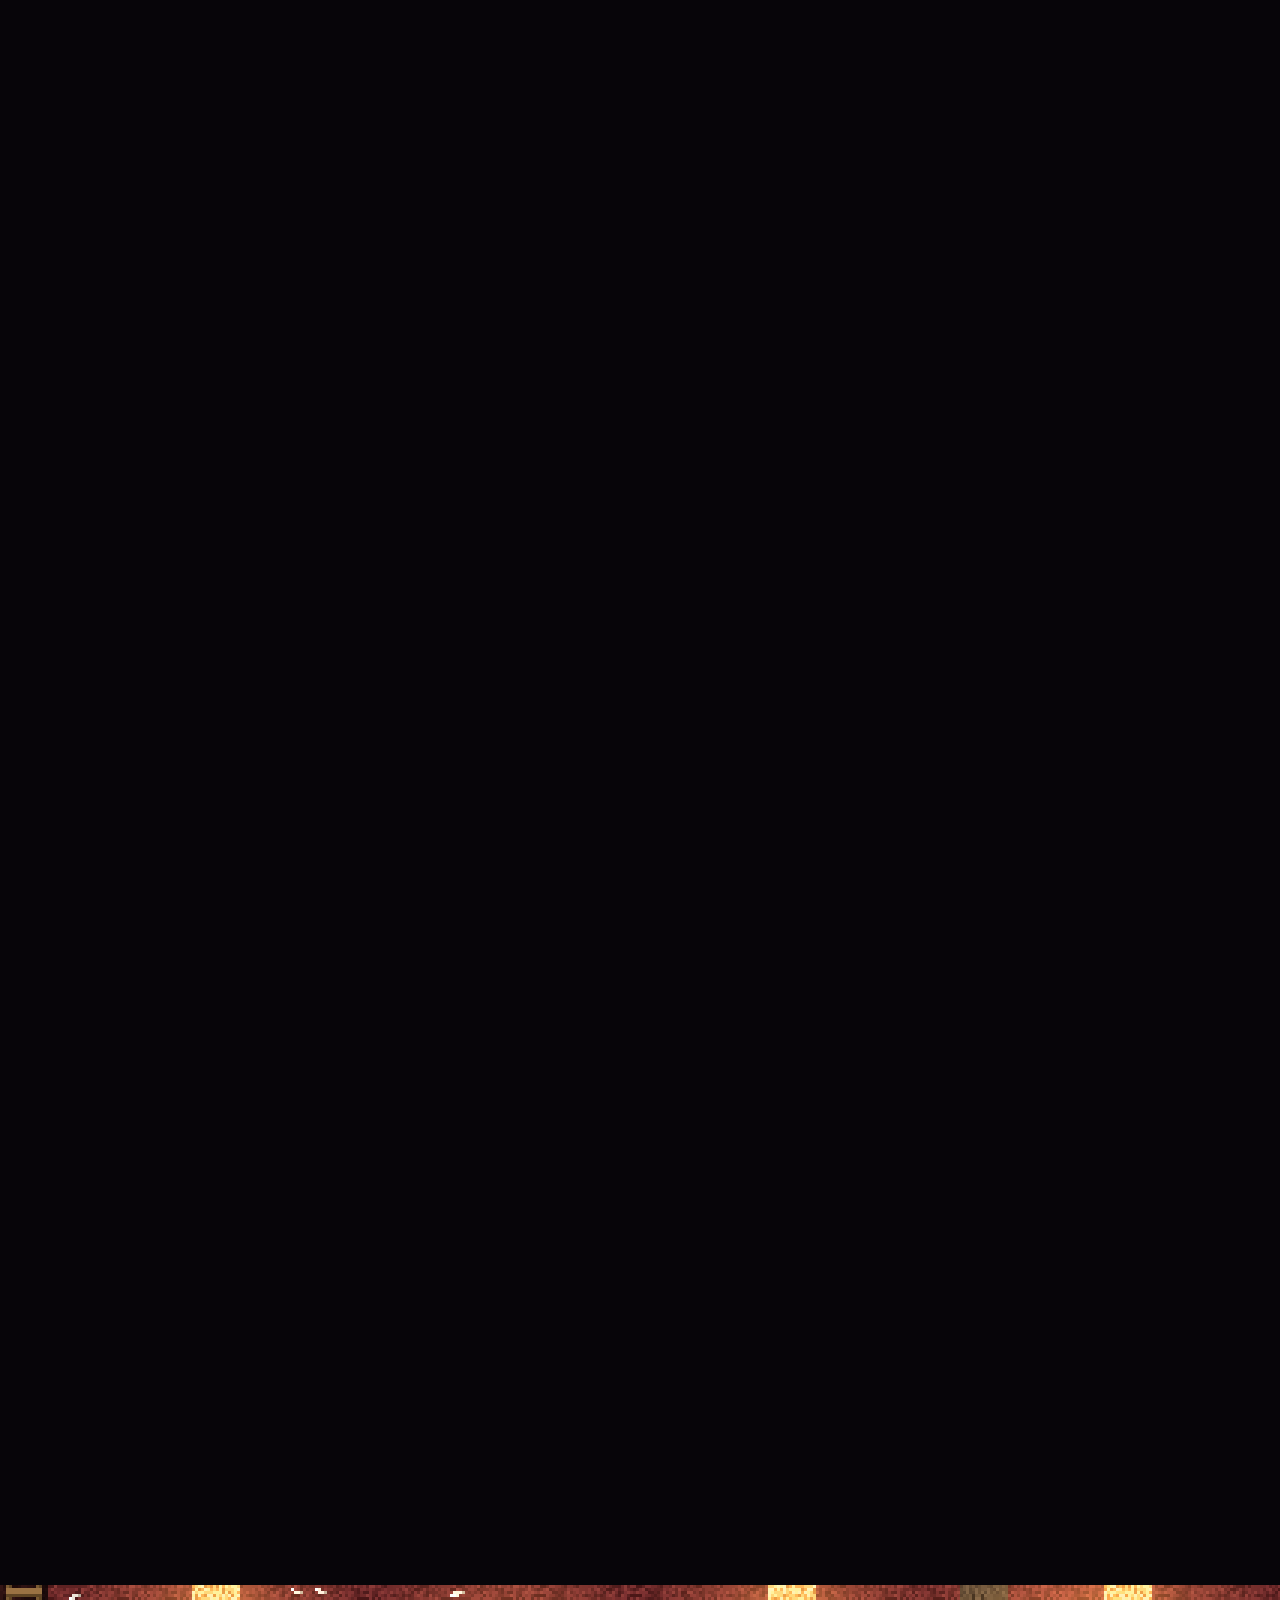
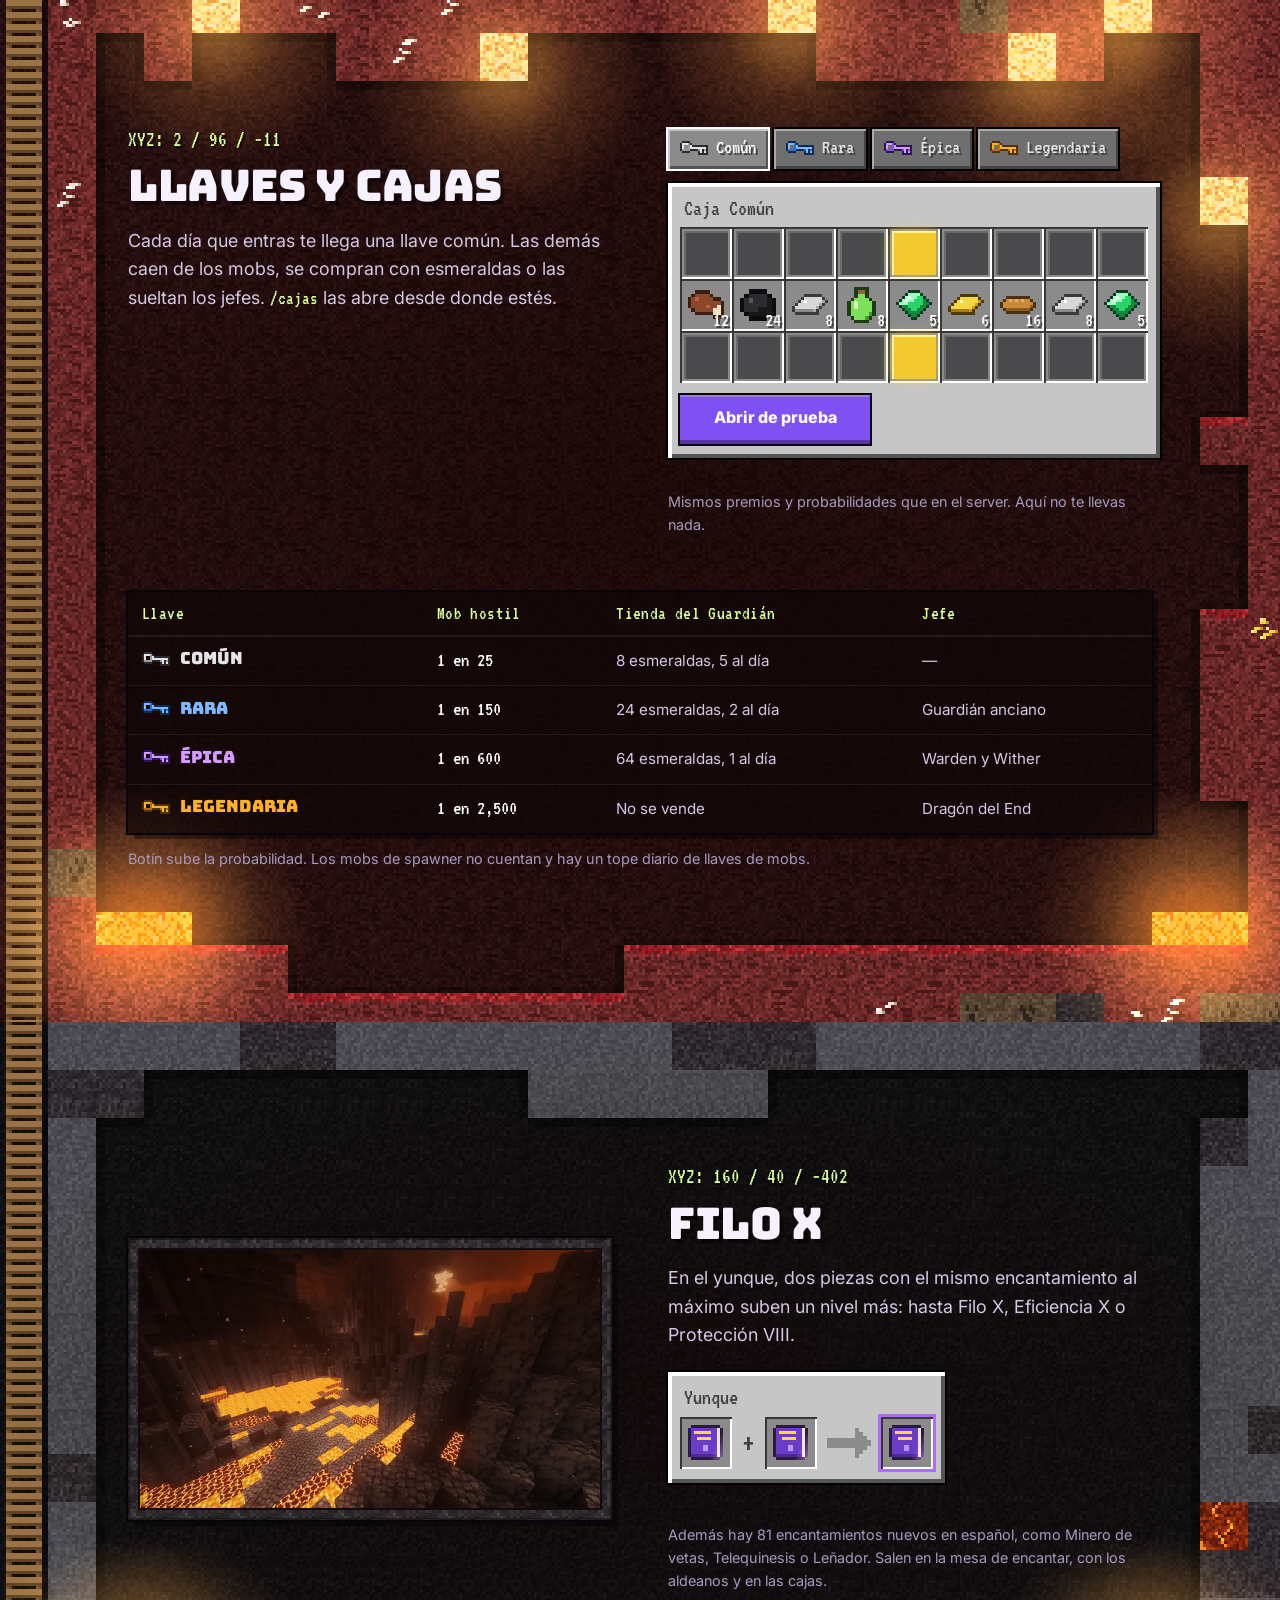
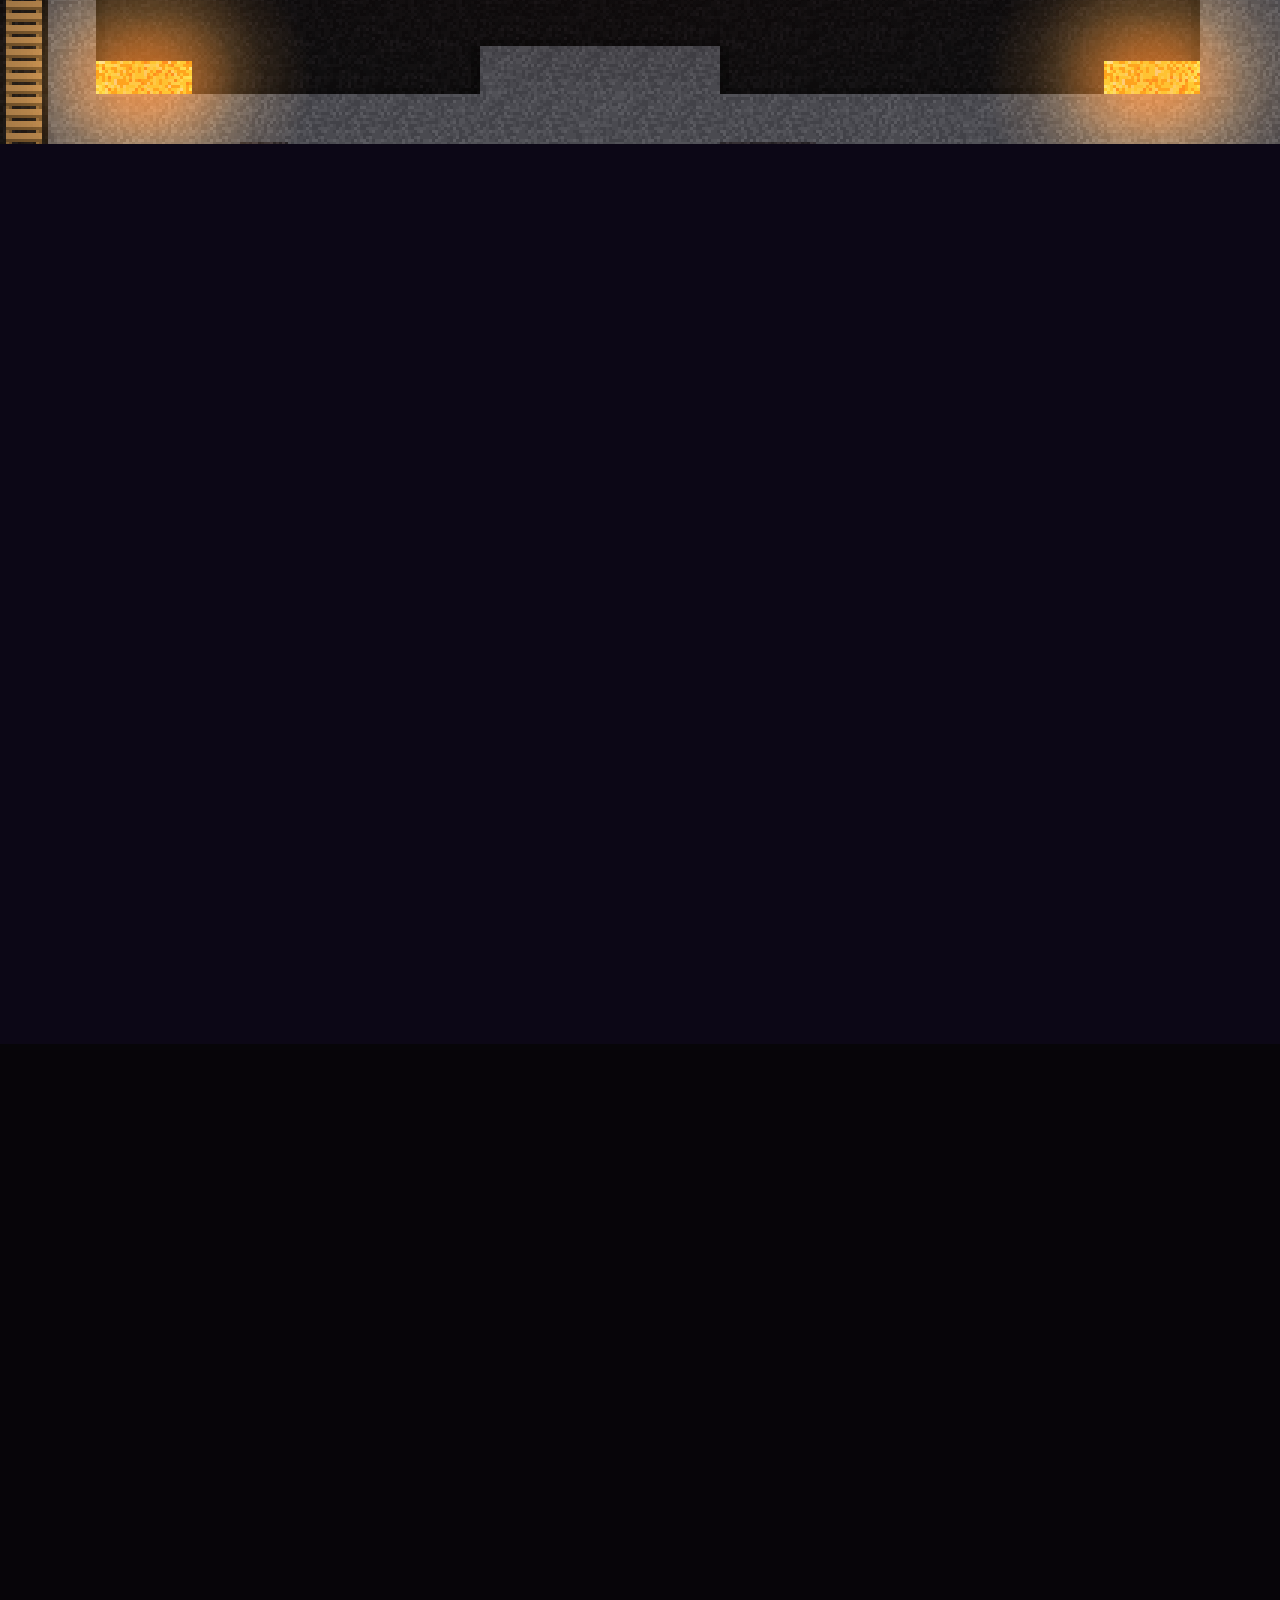
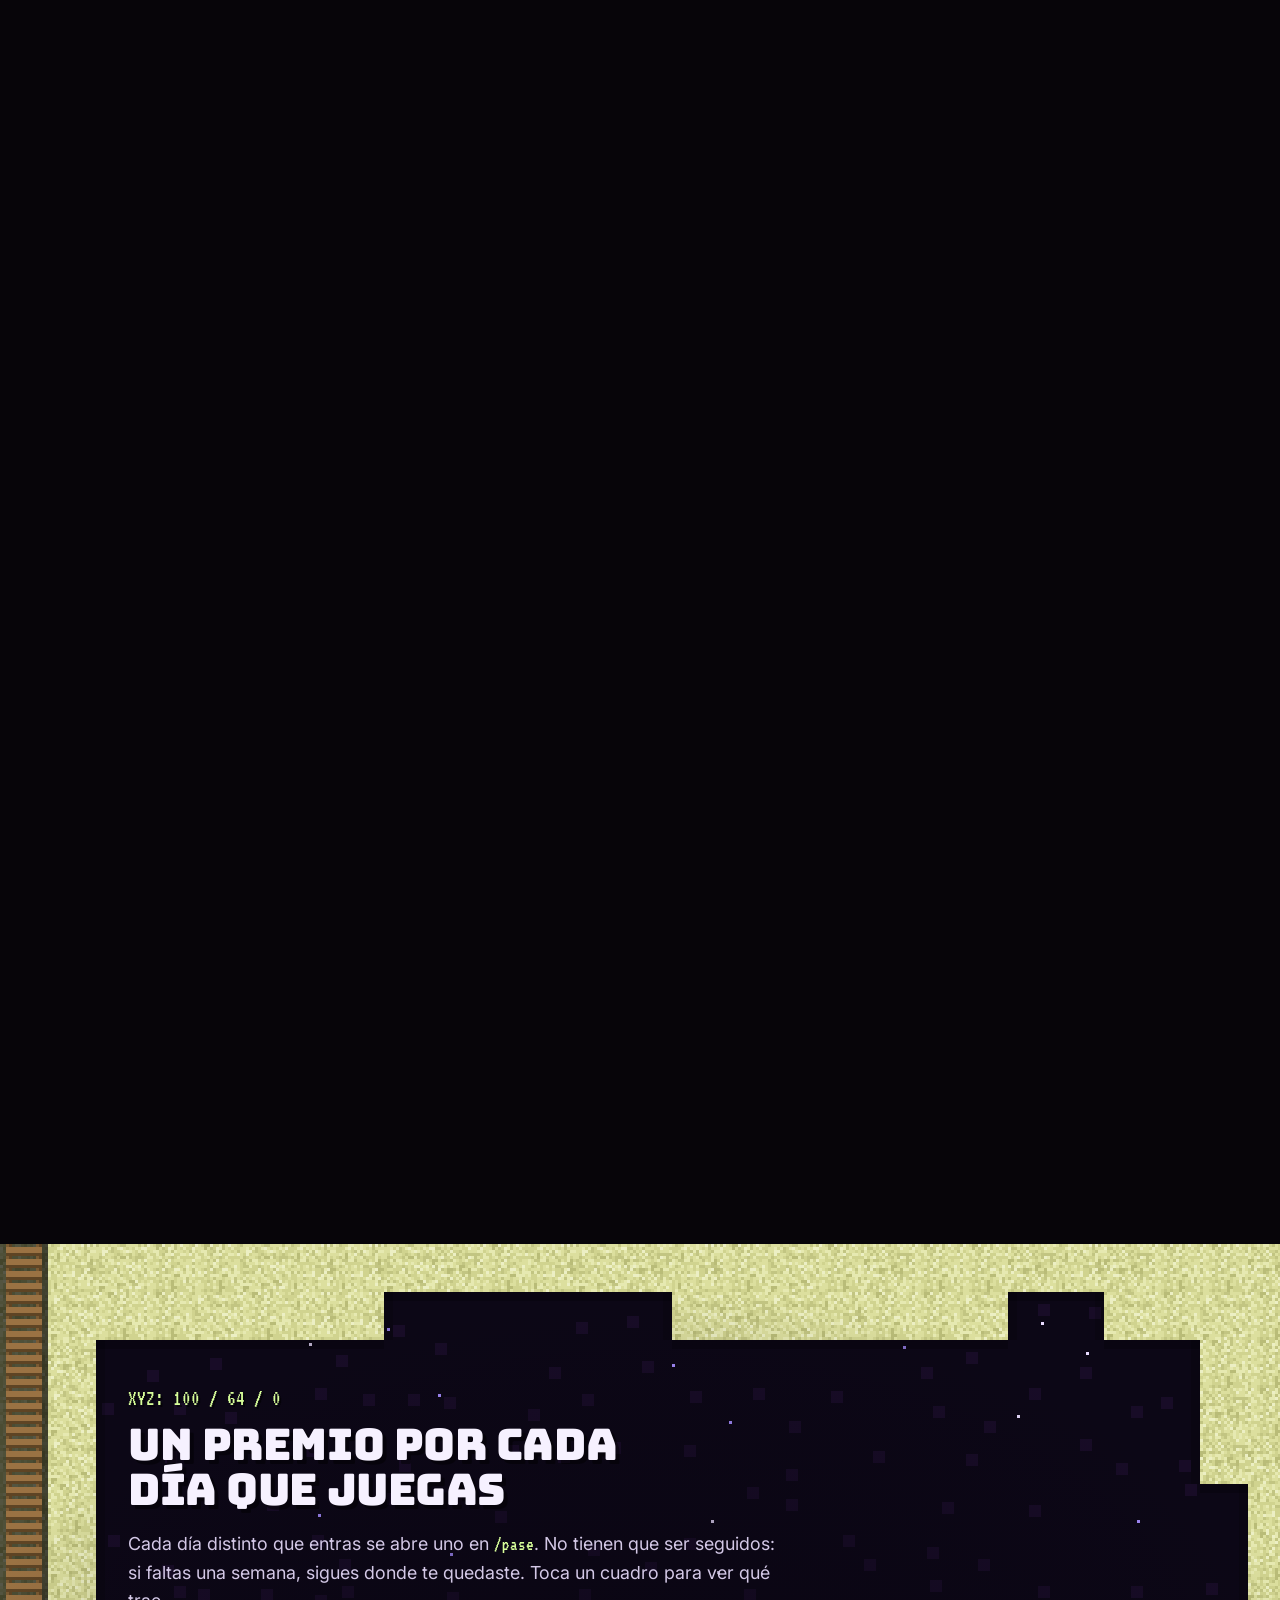
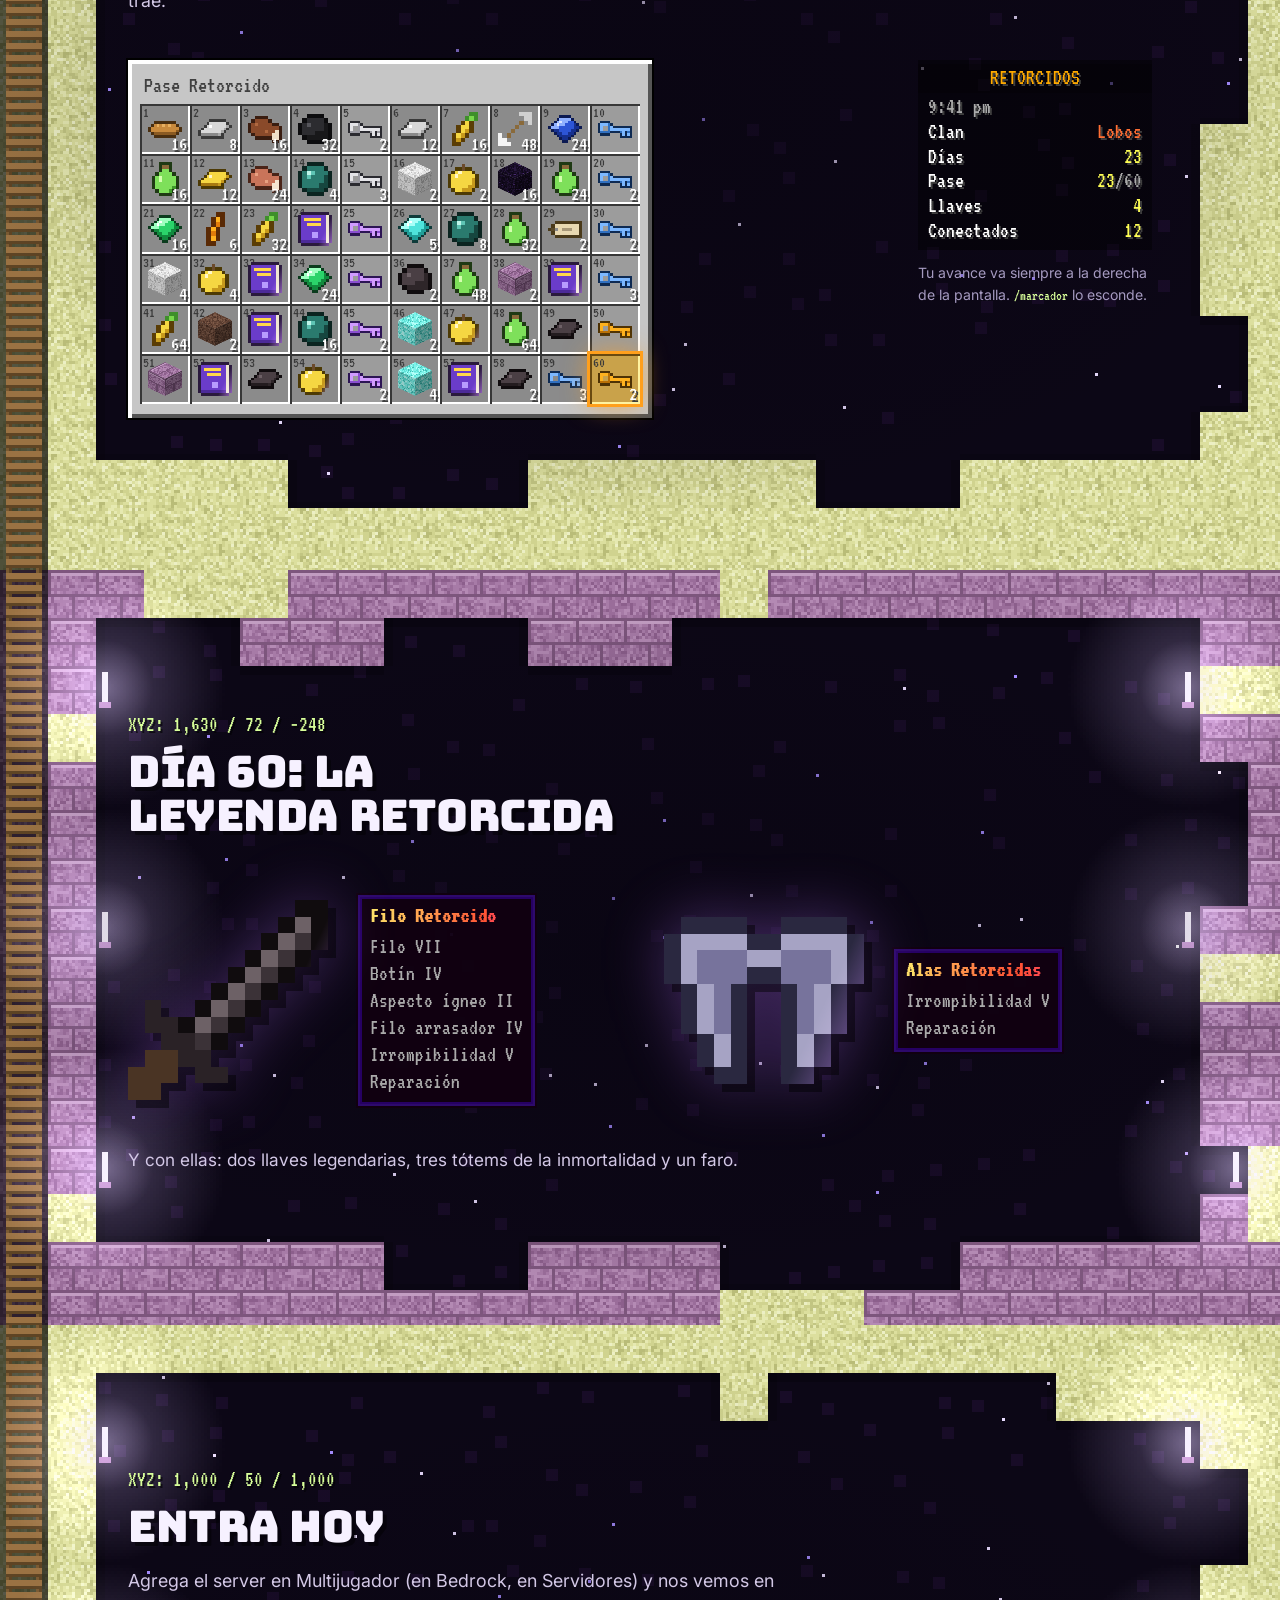
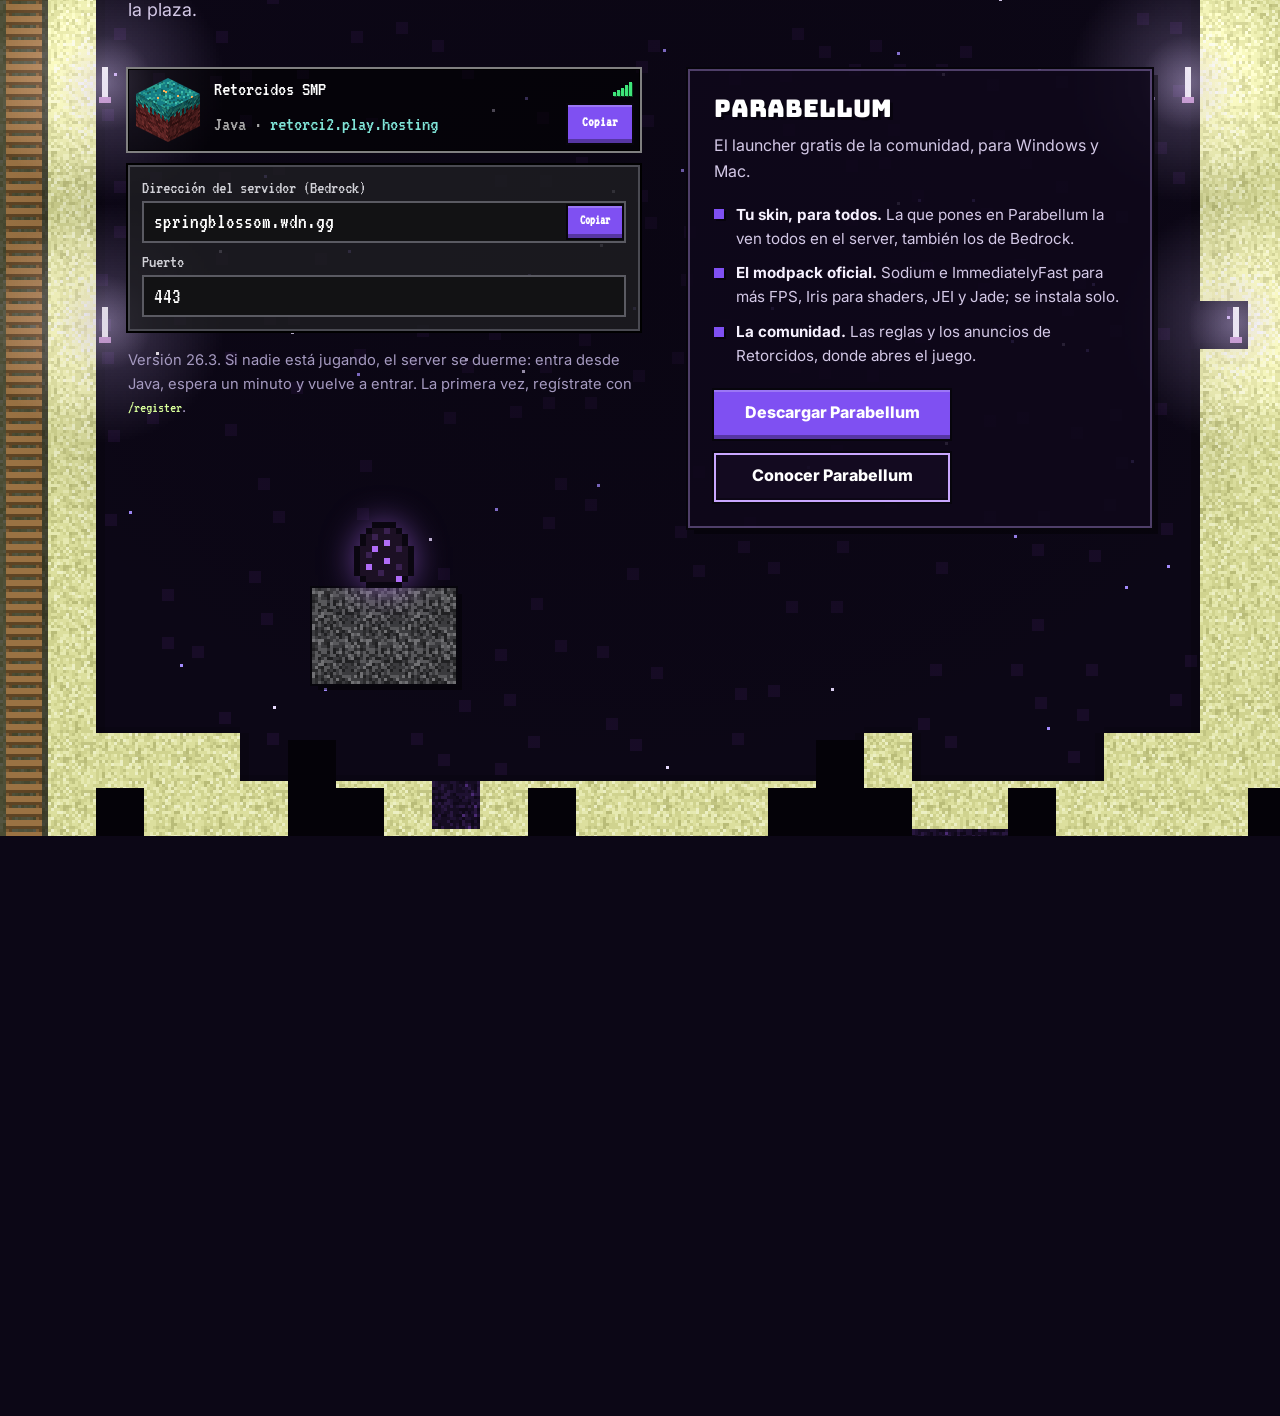
==== commit 567ed30d: "El End se abre en el spawn: cambia el texto del portal El servidor ya no deja poner ojos en los marc" ====
--- a/index.html
+++ b/index.html
@@ -280,15 +280,15 @@
   </section>
 
   <!-- ============================================================ el portal al End -->
-  <section class="cruce cruce-end" id="portal-end" data-cruce="end" data-biome="Fortaleza" data-label="Portal al End" data-y="24" data-dim="overworld" aria-labelledby="t-portal-end">
+  <section class="cruce cruce-end" id="portal-end" data-cruce="end" data-biome="Plaza del spawn" data-label="Portal al End" data-y="30" data-dim="overworld" aria-labelledby="t-portal-end">
     <div class="cruce-stage">
       <div class="cruce-view">
         <div class="ep-ring" aria-hidden="true"><canvas class="ep-void"></canvas></div>
       </div>
       <div class="cruce-copy">
-        <p class="coord">XYZ: 1,204 / 24 / −3,317</p>
+        <p class="coord">XYZ: 4 / 30 / −9</p>
         <h2 id="t-portal-end">Al End</h2>
-        <p>Con las varas de blaze del Nether ya tienes ojos de ender. Faltan doce.</p>
+        <p>Solo sirve el portal del spawn. Se abre para todos el día que se anuncie.</p>
         <span class="cruce-cue">Sigue bajando</span>
       </div>
     </div>
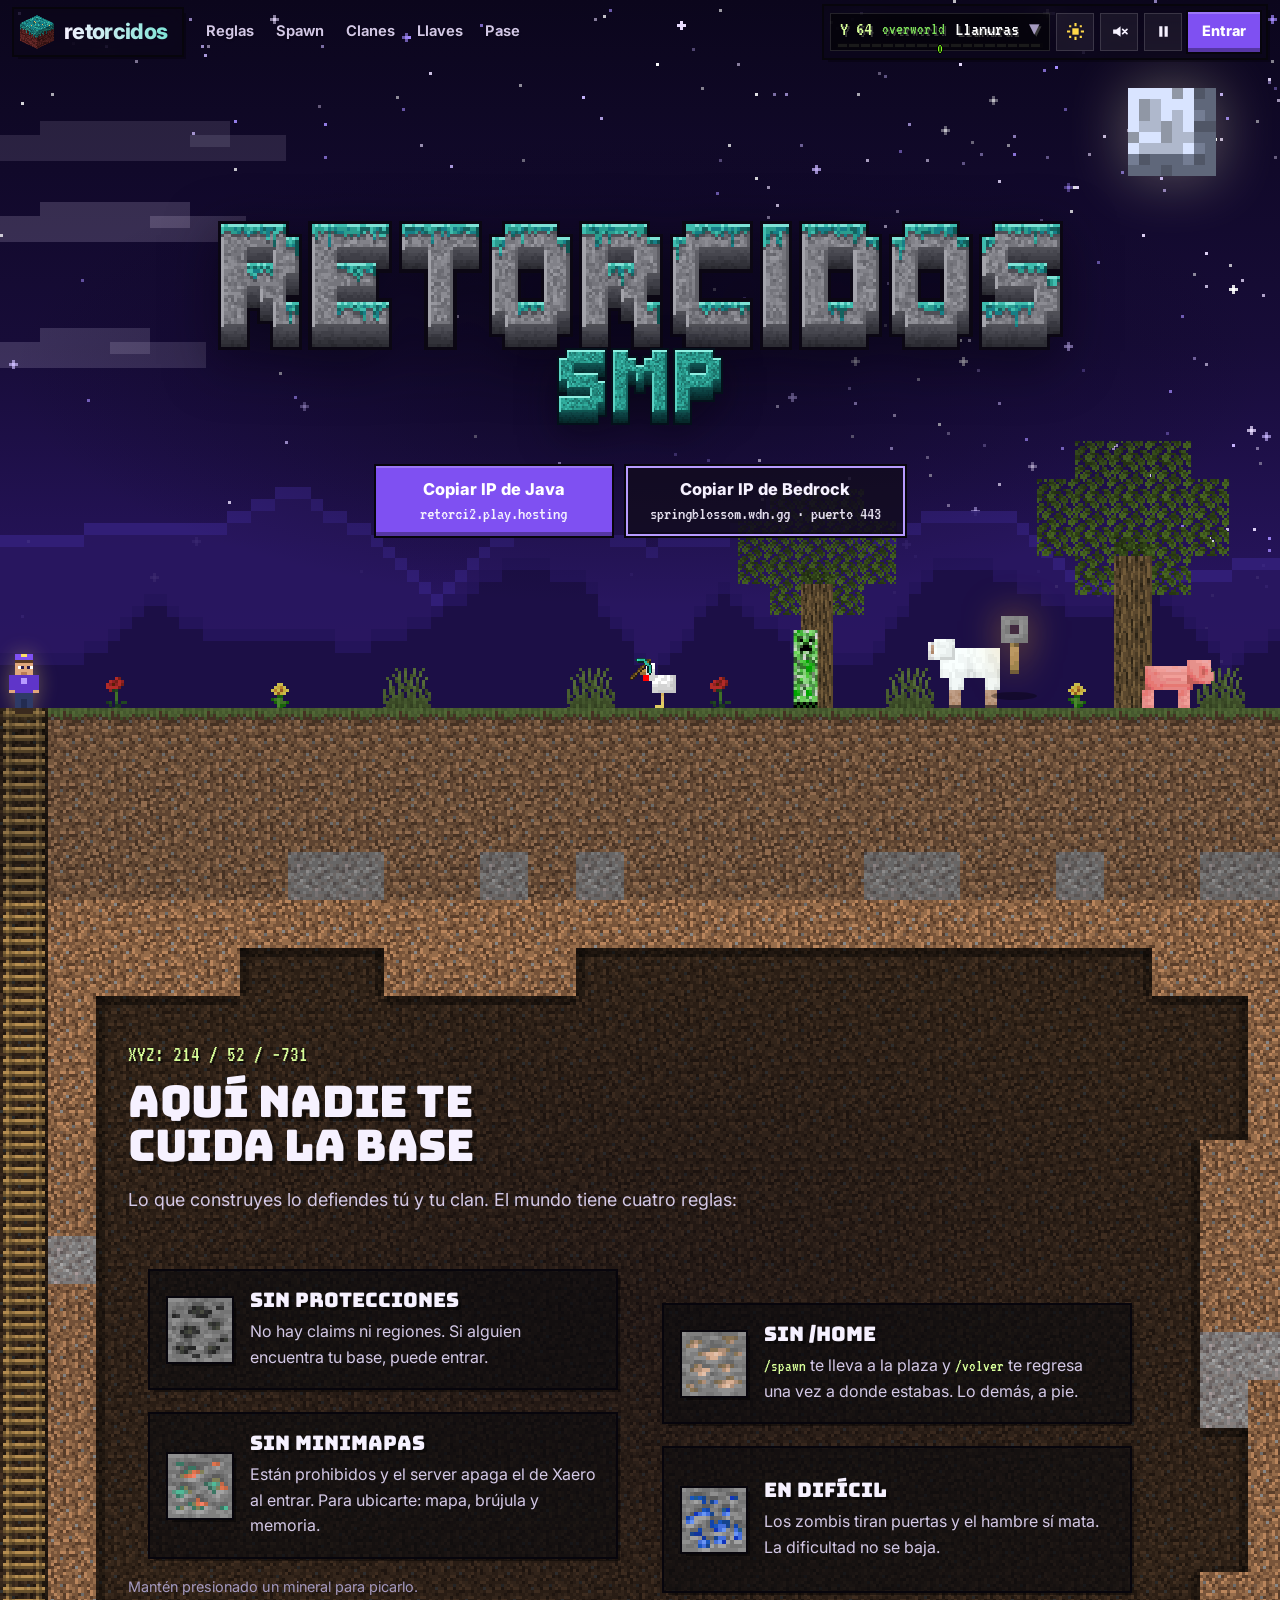
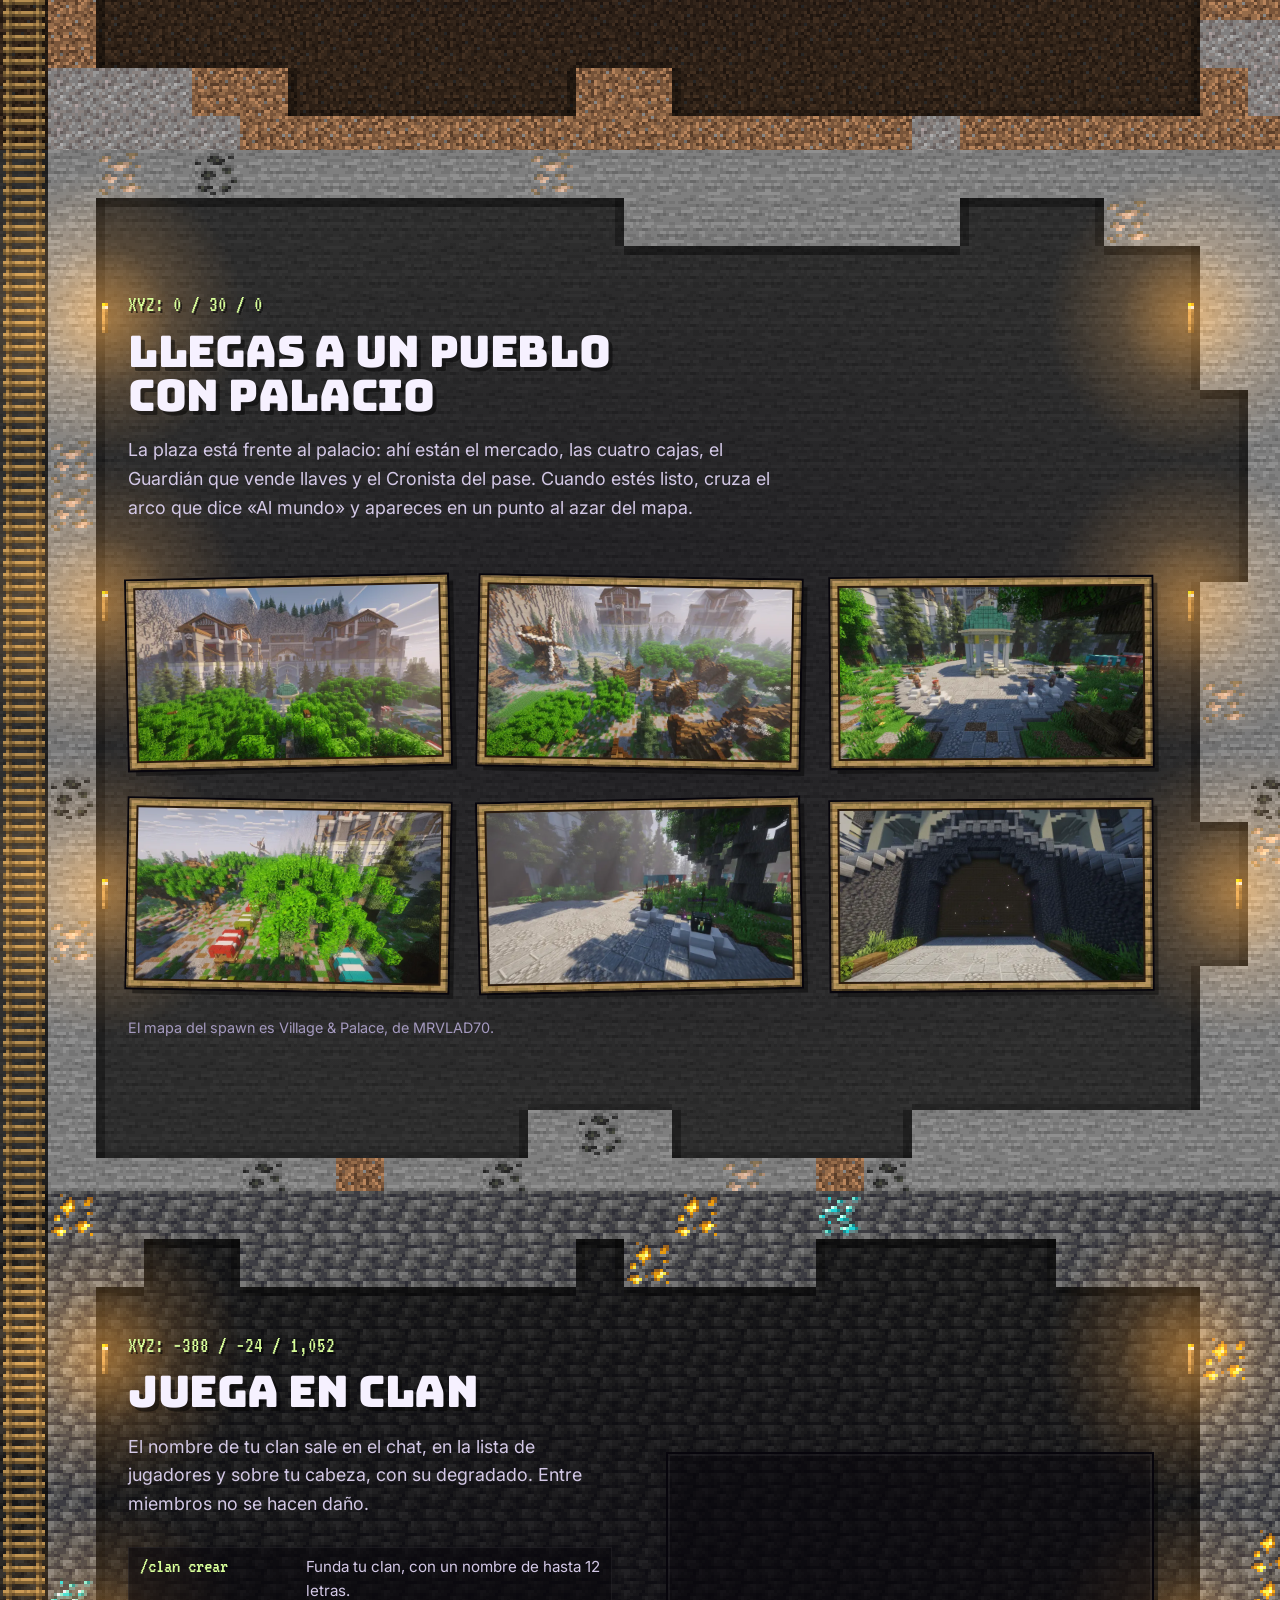
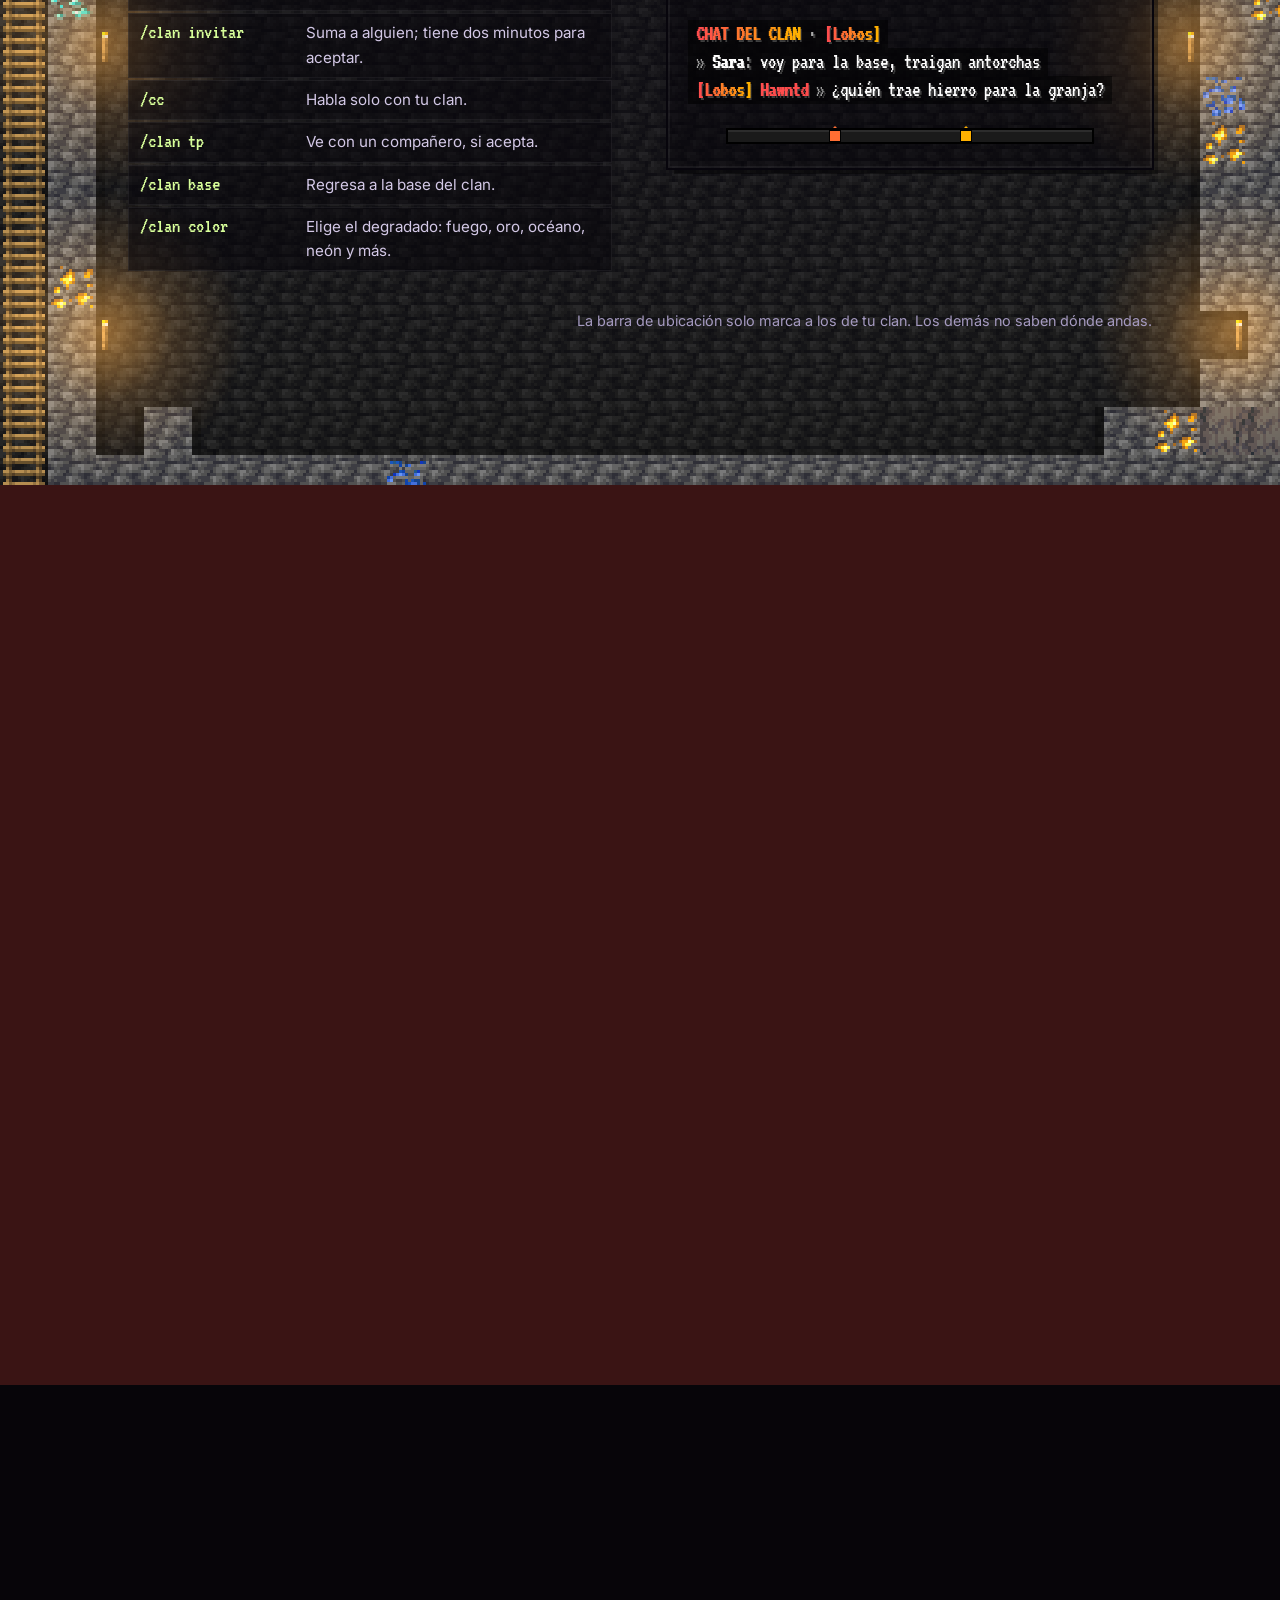
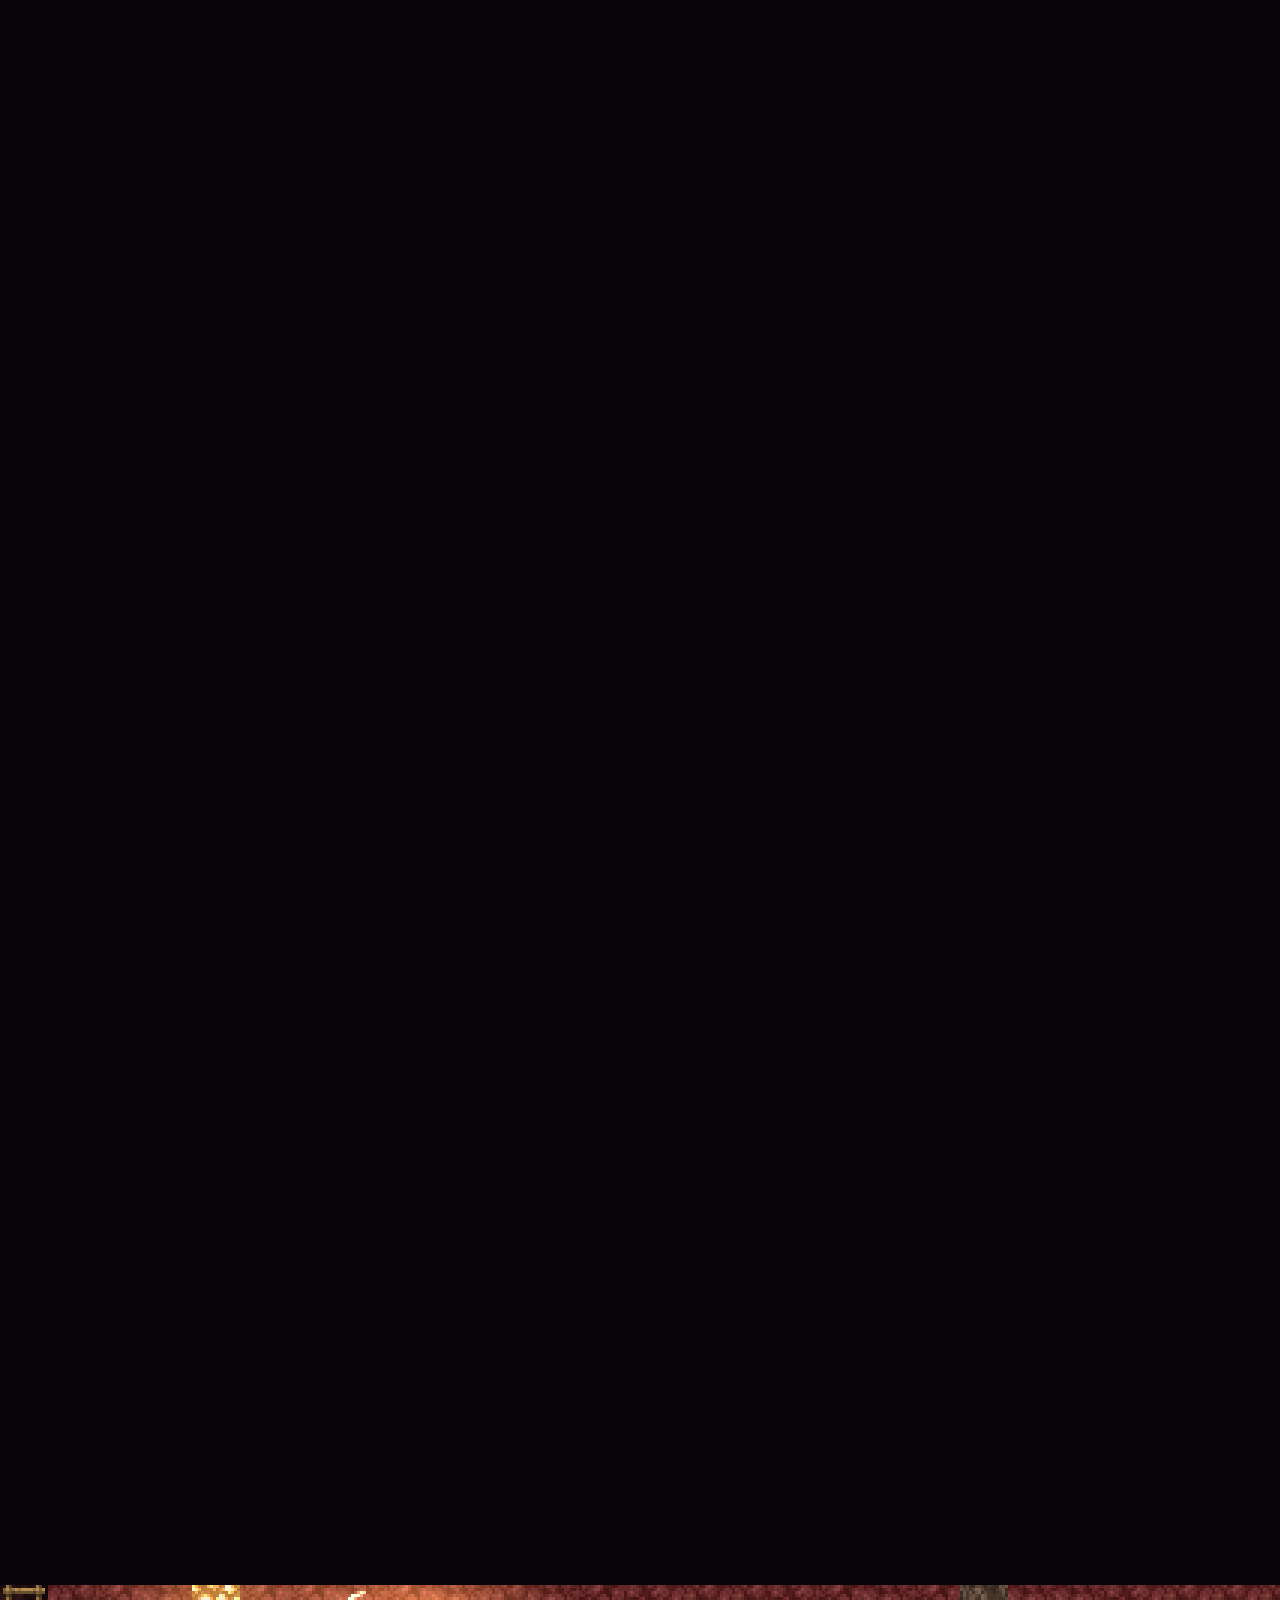
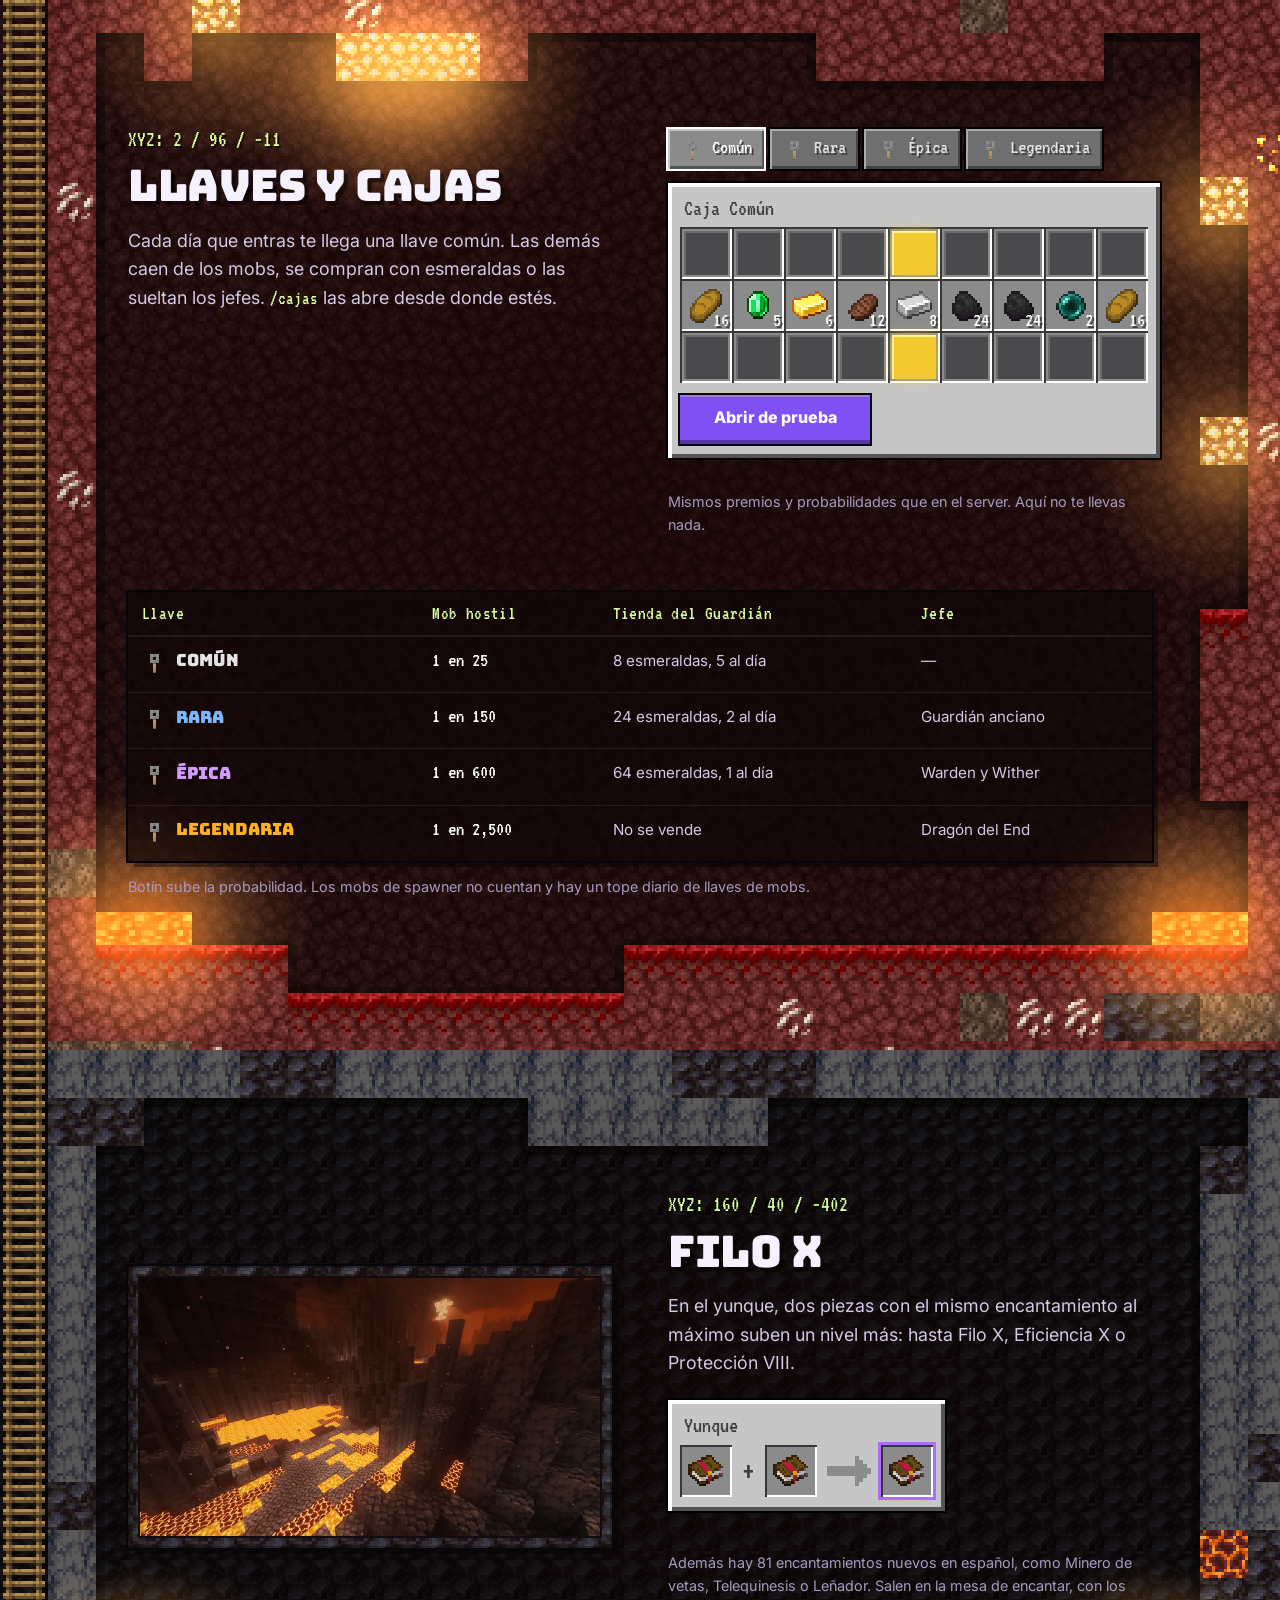
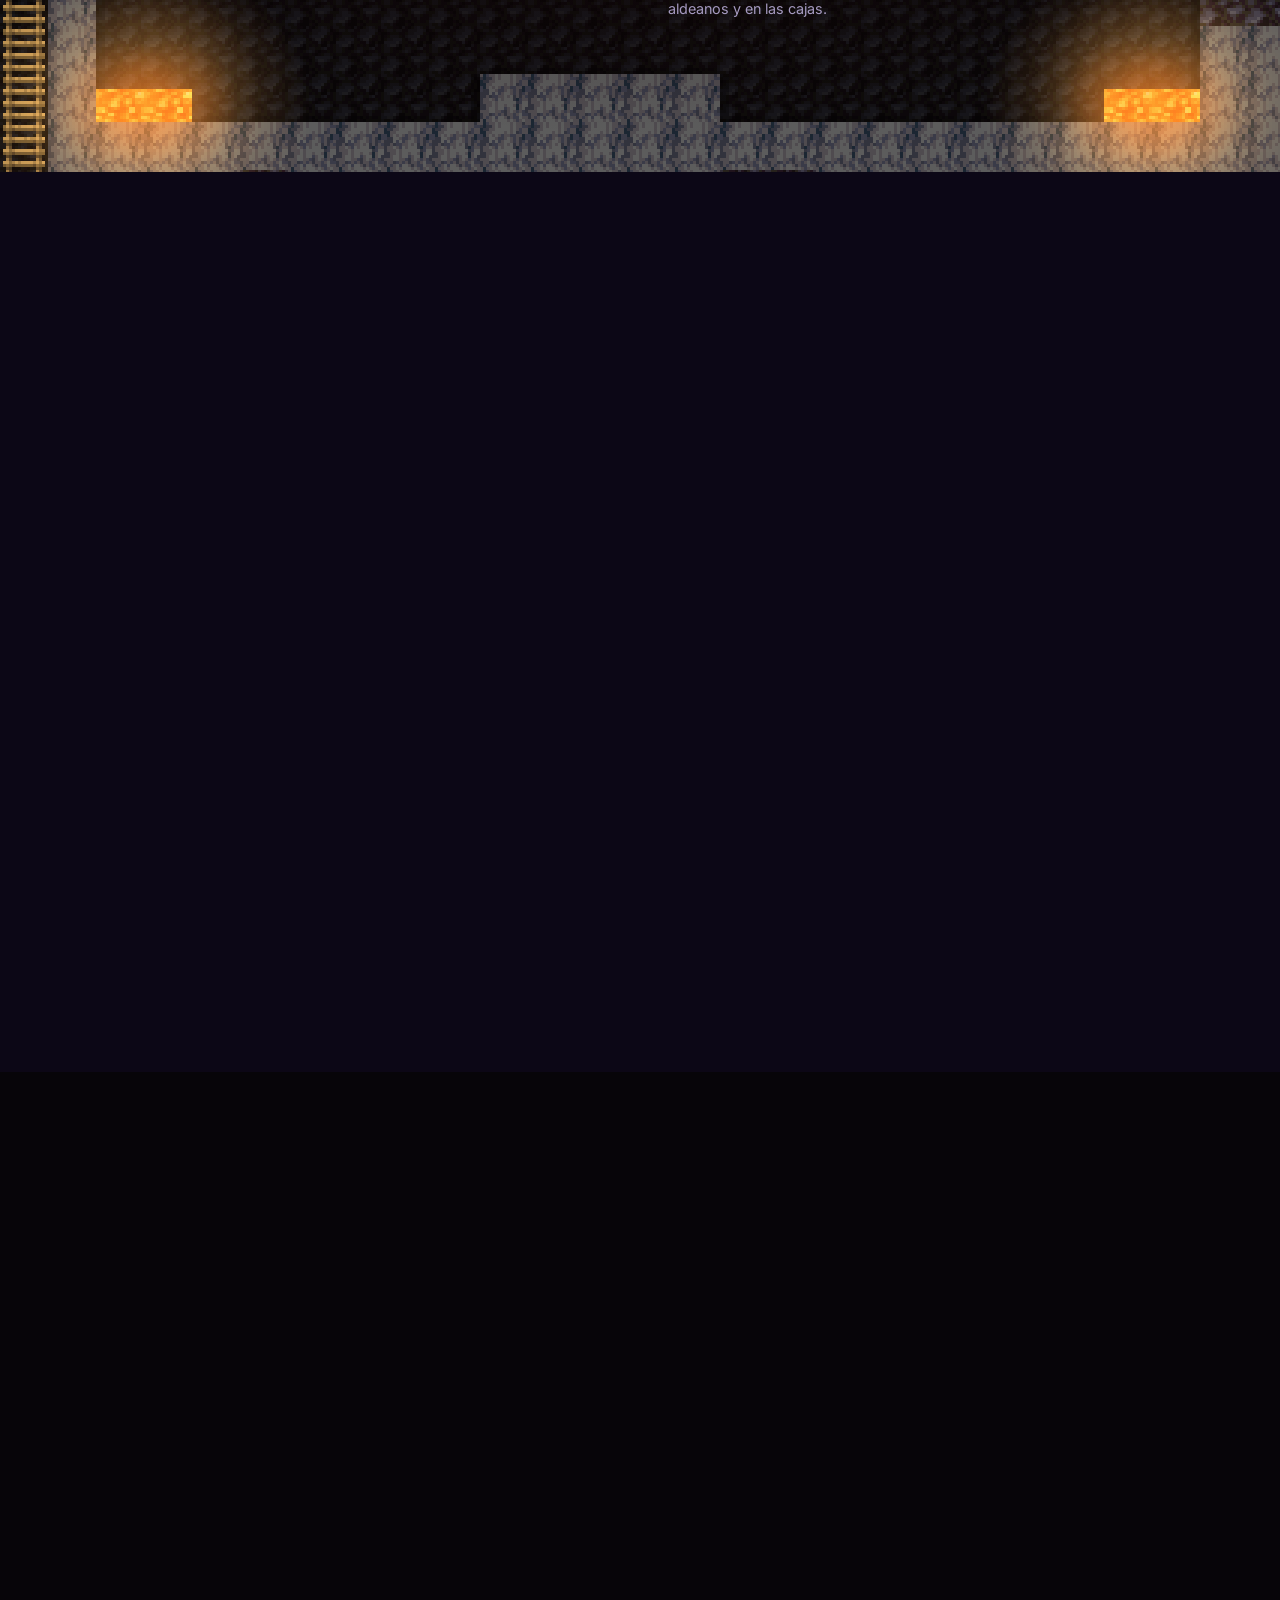
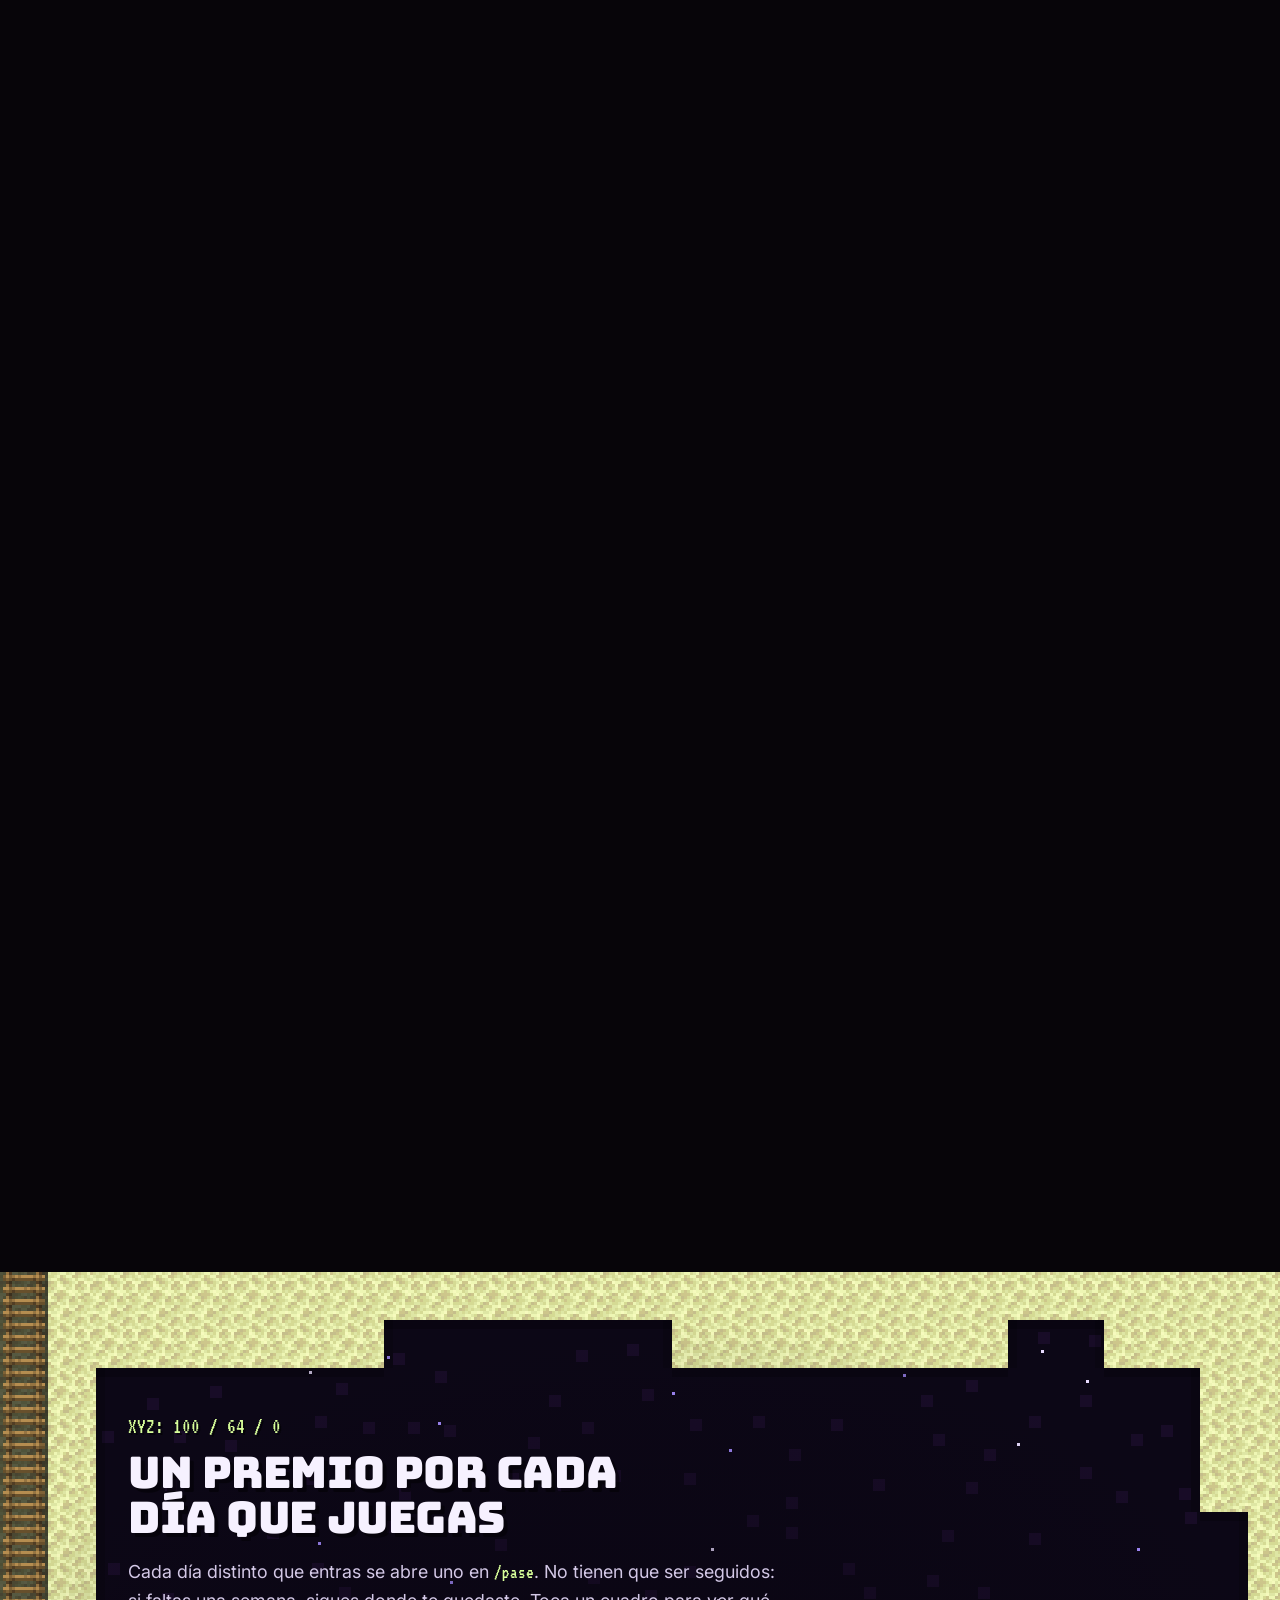
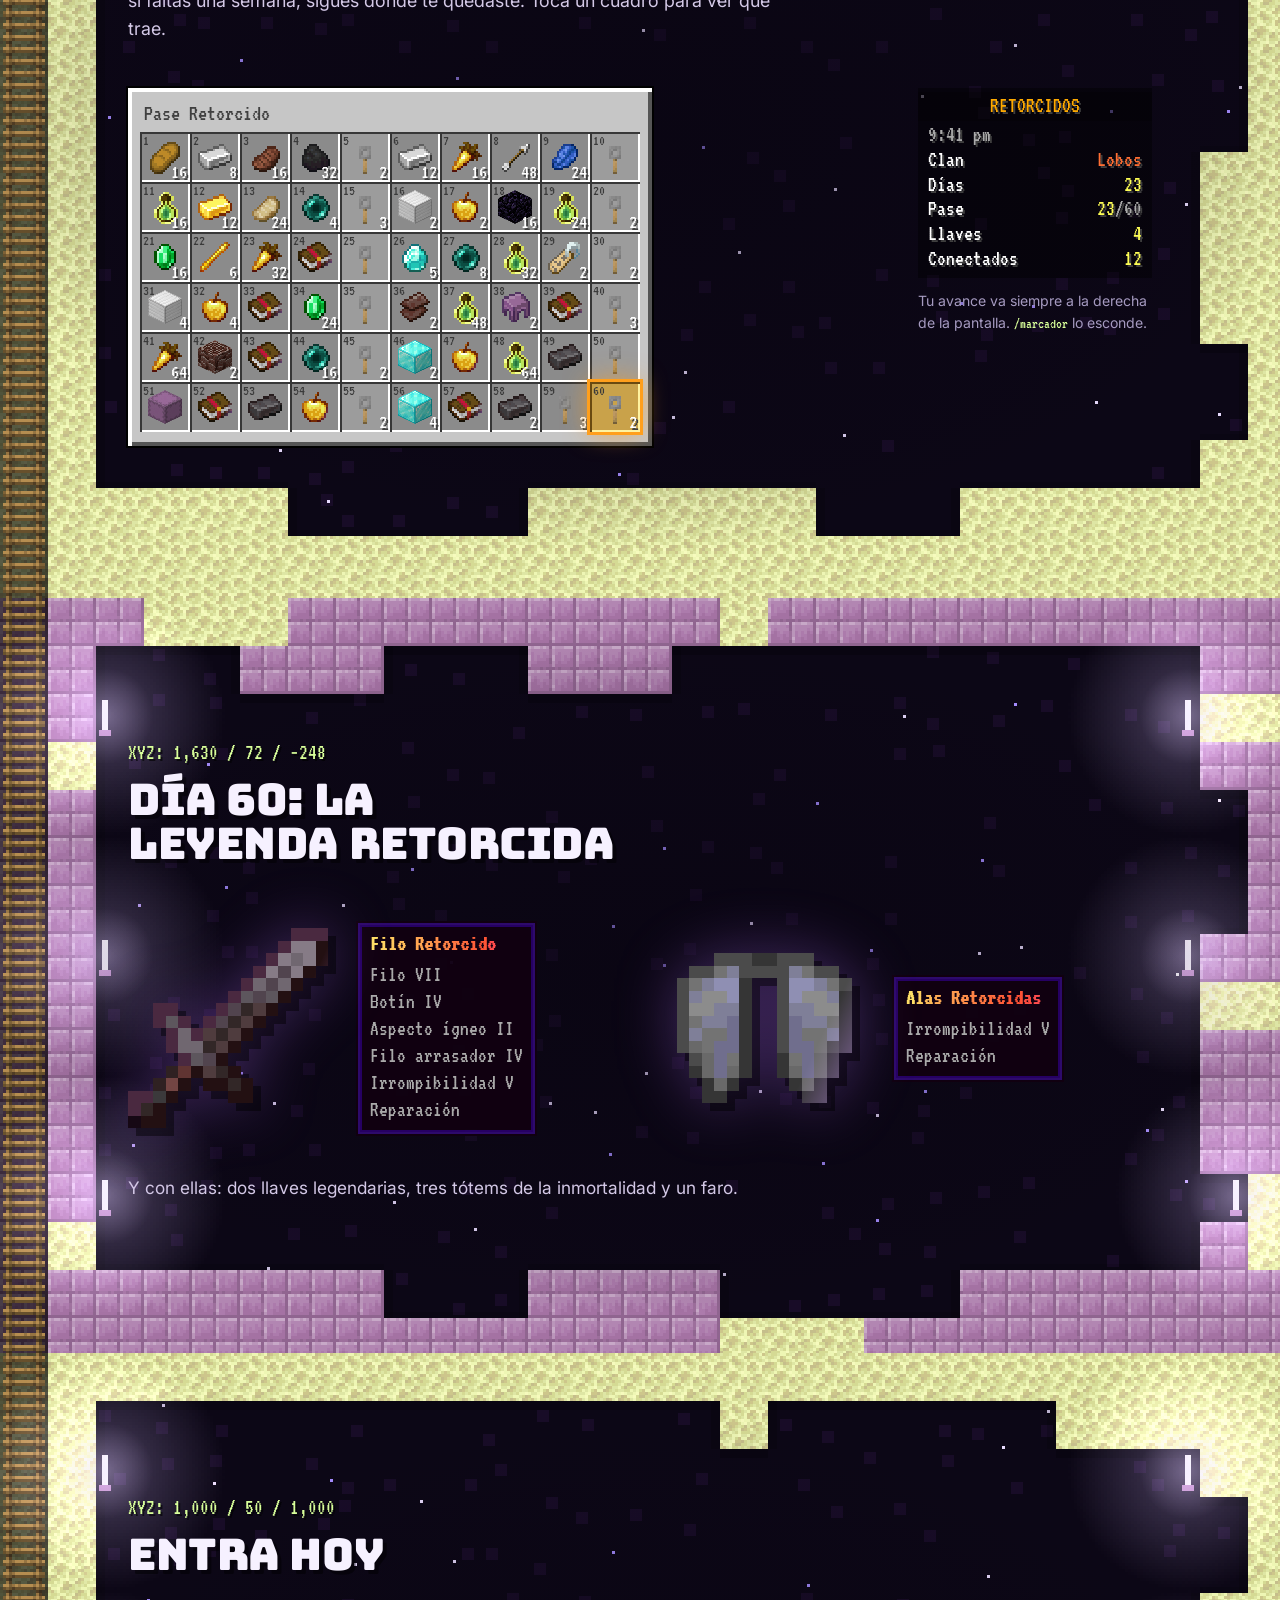
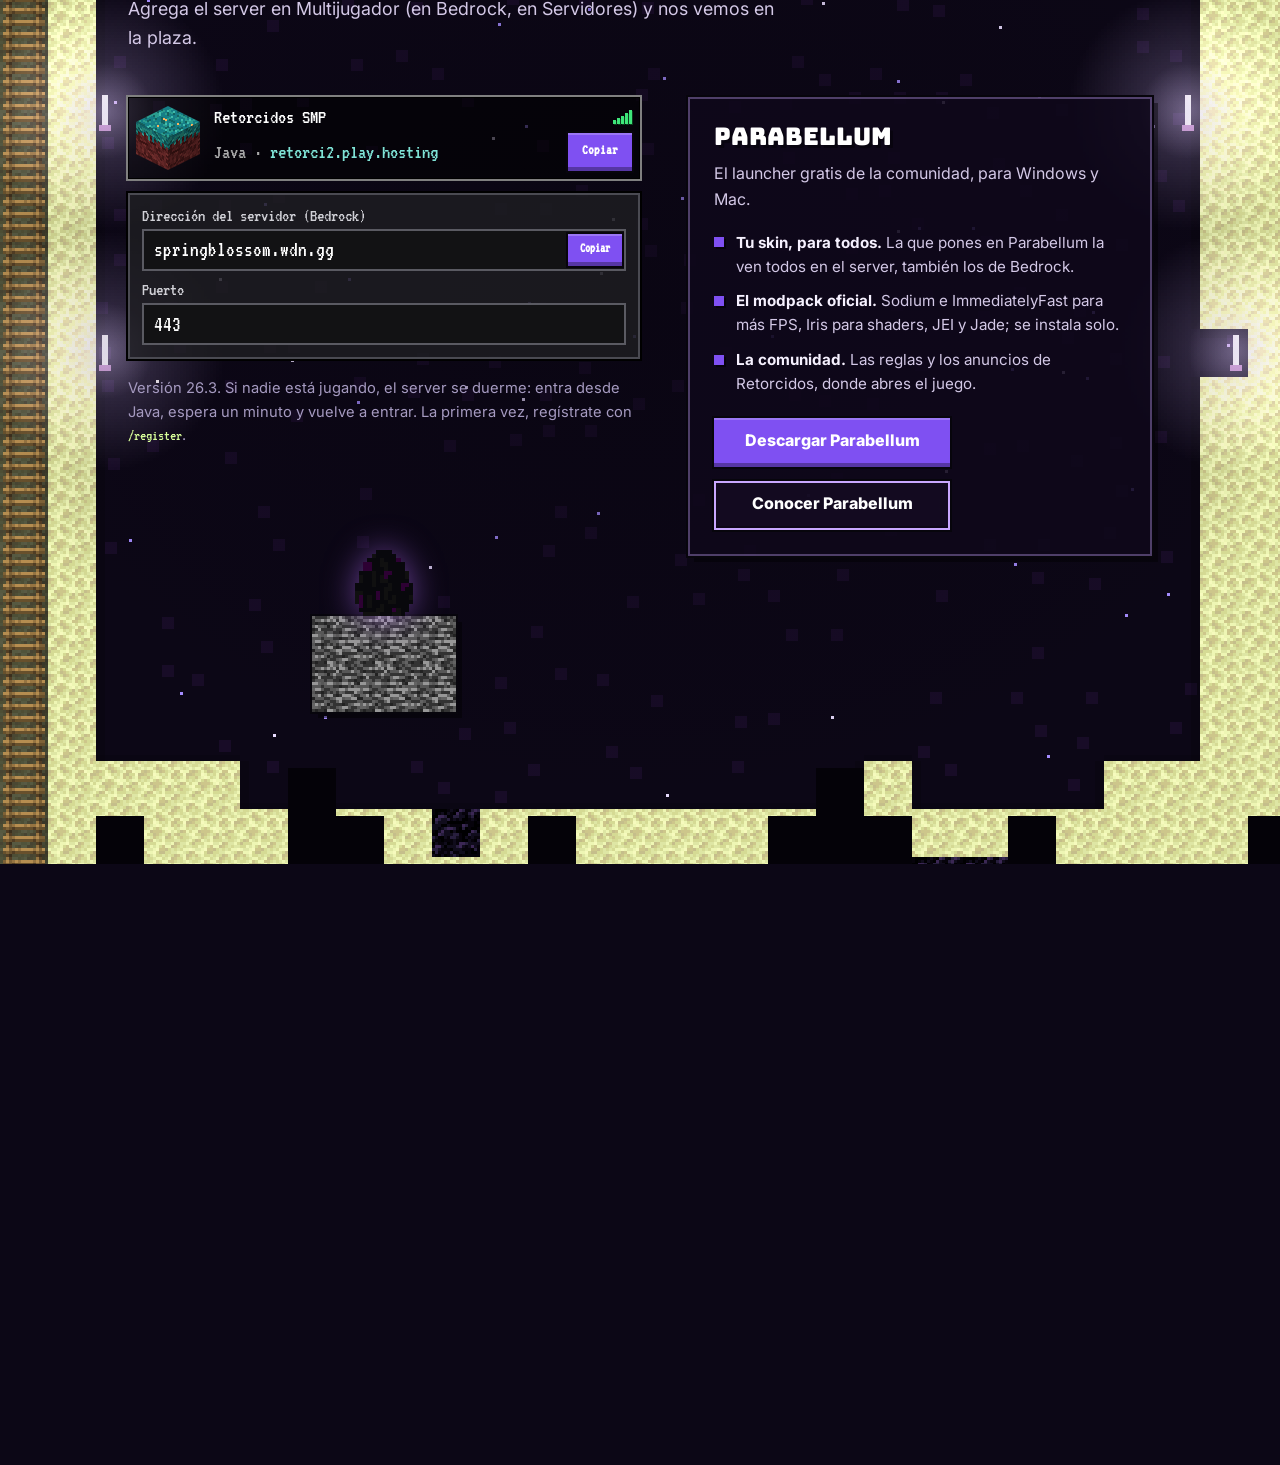
==== commit c85b3a24: "Texturas del juego: bloques, objetos y criaturas salen del jar 26.3 img/mc/atlas.png se arma con her" ====
--- a/index.html
+++ b/index.html
@@ -15,6 +15,8 @@
 <link rel="preconnect" href="https://fonts.gstatic.com" crossorigin>
 <link rel="stylesheet" href="https://fonts.googleapis.com/css2?family=Bungee&family=Inter:wght@400;500;600;700;800&family=VT323&display=swap">
 <link rel="stylesheet" href="css/sitio.css">
+<link rel="preload" href="img/mc/atlas.png" as="image">
+<link rel="preload" href="img/mc/atlas.json" as="fetch" crossorigin>
 <script>
   // El cielo que eligió la persona (de noche si nunca eligió), antes de pintar, para que no parpadee.
   try { if (localStorage.getItem('retorcidos-cielo') === 'light') document.documentElement.dataset.theme = 'light'; } catch (e) {}
@@ -27,7 +29,7 @@
 <header class="site-header" id="site-header">
   <div class="hud-left">
     <a class="brand hud-island" id="brand" href="#inicio" aria-label="Retorcidos SMP, volver arriba">
-      <img data-px-img="iso:warpedTop|warpedNylium" alt="" width="34" height="34"><span>retorcidos</span>
+      <img data-px-img="iso:own:warpedTop|own:warpedNylium" alt="" width="34" height="34"><span>retorcidos</span>
     </a>
     <nav class="main-nav" aria-label="Secciones">
       <a href="#reglas">Reglas</a>
@@ -96,7 +98,7 @@
       <div class="flowers" id="flowers" aria-hidden="true"></div>
       <div class="fireflies" aria-hidden="true"><i></i><i></i><i></i><i></i><i></i><i></i><i></i><i></i><i></i></div>
       <button class="drop-logo" id="drop-logo" type="button" aria-label="Recoger la llave">
-        <img data-px-img="sprite:key-legendaria" alt="" width="96" height="48"><i class="drop-shadow" aria-hidden="true"></i>
+        <img data-px-img="sprite:key-legendaria" alt="" width="64" height="64"><i class="drop-shadow" aria-hidden="true"></i>
       </button>
       <div class="mobs" id="mobs"></div>
       <canvas class="ground" id="ground" aria-hidden="true"></canvas>
@@ -368,7 +370,7 @@
         <div>
           <div class="server-list">
             <div class="server-entry">
-              <img data-px-img="iso:warpedTop|warpedNylium" alt="" width="64" height="64">
+              <img data-px-img="iso:own:warpedTop|own:warpedNylium" alt="" width="64" height="64">
               <span class="se-name">Retorcidos SMP</span>
               <span class="se-ping" aria-hidden="true"><i></i><i></i><i></i><i></i><i></i></span>
               <span class="se-motd">Java · <span>retorci2.play.hosting</span></span>
@@ -413,7 +415,7 @@
   <div class="wrap footer-inner">
     <div class="footer-top">
       <div class="footer-brand">
-        <a class="brand" href="#inicio"><img data-px-img="iso:warpedTop|warpedNylium" alt="" width="30" height="30"><span>retorcidos</span></a>
+        <a class="brand" href="#inicio"><img data-px-img="iso:own:warpedTop|own:warpedNylium" alt="" width="30" height="30"><span>retorcidos</span></a>
       </div>
       <nav class="footer-col footer-dig" aria-labelledby="f-capas">
         <p class="footer-kicker" id="f-capas">El viaje</p>
@@ -442,7 +444,7 @@
         <a class="to-surface" href="#inicio">Volver a la superficie <svg viewBox="0 0 10 6" aria-hidden="true"><path d="M4 0h2v2H4zM2 2h2v2H2zM6 2h2v2H6zM0 4h2v2H0zM8 4h2v2H8z"/></svg></a>
       </span>
     </div>
-    <p class="legal">Proyecto de la comunidad, sin relación con Mojang ni Microsoft.</p>
+    <p class="legal">Retorcidos SMP no es un server oficial de Minecraft. No está aprobado por Mojang ni por Microsoft, ni asociado con ellos. Las texturas de bloques, objetos y criaturas son de Minecraft y pertenecen a Mojang.</p>
   </div>
   <p class="footer-sign" aria-hidden="true">retorcidos</p>
 </footer>
--- a/css/sitio.css
+++ b/css/sitio.css
@@ -1376,8 +1376,8 @@
 .sky-bodies { right: 5%; top: calc(var(--header) + 24px); }
 
 /* La llave que flota sobre el pasto (en lugar del bloque del logo del prototipo). */
-.drop-logo { width: 96px; height: 60px; }
-.drop-logo img { image-rendering: pixelated; filter: drop-shadow(0 0 18px rgba(255, 178, 31, .55)); }
+.drop-logo { width: 72px; height: 72px; }
+.drop-logo img { object-fit: contain; image-rendering: pixelated; filter: drop-shadow(0 0 18px rgba(255, 178, 31, .55)); }
 .drop-shadow { bottom: -26px; }
 
 /* ------------------------------------------------------------------ texto de las capas */
@@ -1650,7 +1650,7 @@
 }
 .crate-tabs button:hover { background: #7f86b8; color: #ffffa0; }
 .crate-tabs button[aria-selected="true"] { background: #8b8b8b; color: #ffffff; box-shadow: 0 0 0 2px #ffffff, inset 2px 2px 0 #c6c6c6, inset -2px -3px 0 #555555; }
-.crate-tabs i { width: 28px; height: 14px; background: var(--px) center / contain no-repeat; image-rendering: pixelated; }
+.crate-tabs i { width: 24px; height: 24px; background: var(--px) center / contain no-repeat; image-rendering: pixelated; }
 .crate-gui { --caja: #d4d4d8; }
 .crate-rows { display: grid; }
 .panes { display: flex; }
@@ -1678,7 +1678,7 @@
 .keys-table tbody tr + tr { border-top: 1px solid rgba(255, 255, 255, .07); }
 .keys-table tbody th { white-space: nowrap; }
 .keys-table tbody th span { display: inline-flex; align-items: center; gap: 10px; color: var(--color); font: 400 1.05rem/1 var(--display); }
-.keys-table tbody th i { width: 28px; height: 14px; background: var(--px) center / contain no-repeat; image-rendering: pixelated; }
+.keys-table tbody th i { width: 24px; height: 24px; background: var(--px) center / contain no-repeat; image-rendering: pixelated; }
 .keys-table td { color: var(--muted); }
 .odds { color: #ffffff; font: 1.3rem/1 var(--pixel); }
 .sr-only { position: absolute; width: 1px; height: 1px; overflow: hidden; clip: rect(0 0 0 0); white-space: nowrap; }
@@ -1849,7 +1849,7 @@
   .clouds { display: none; }
   .tree-a { right: 52%; }
   .tree-b { right: 2%; }
-  .drop-logo { right: auto; left: 26%; width: 72px; height: 46px; bottom: calc(var(--ground) + 70px); }
+  .drop-logo { right: auto; left: 26%; width: 56px; height: 56px; bottom: calc(var(--ground) + 70px); }
   .dig-cue { display: none; }
   .hills { height: 170px; }
 
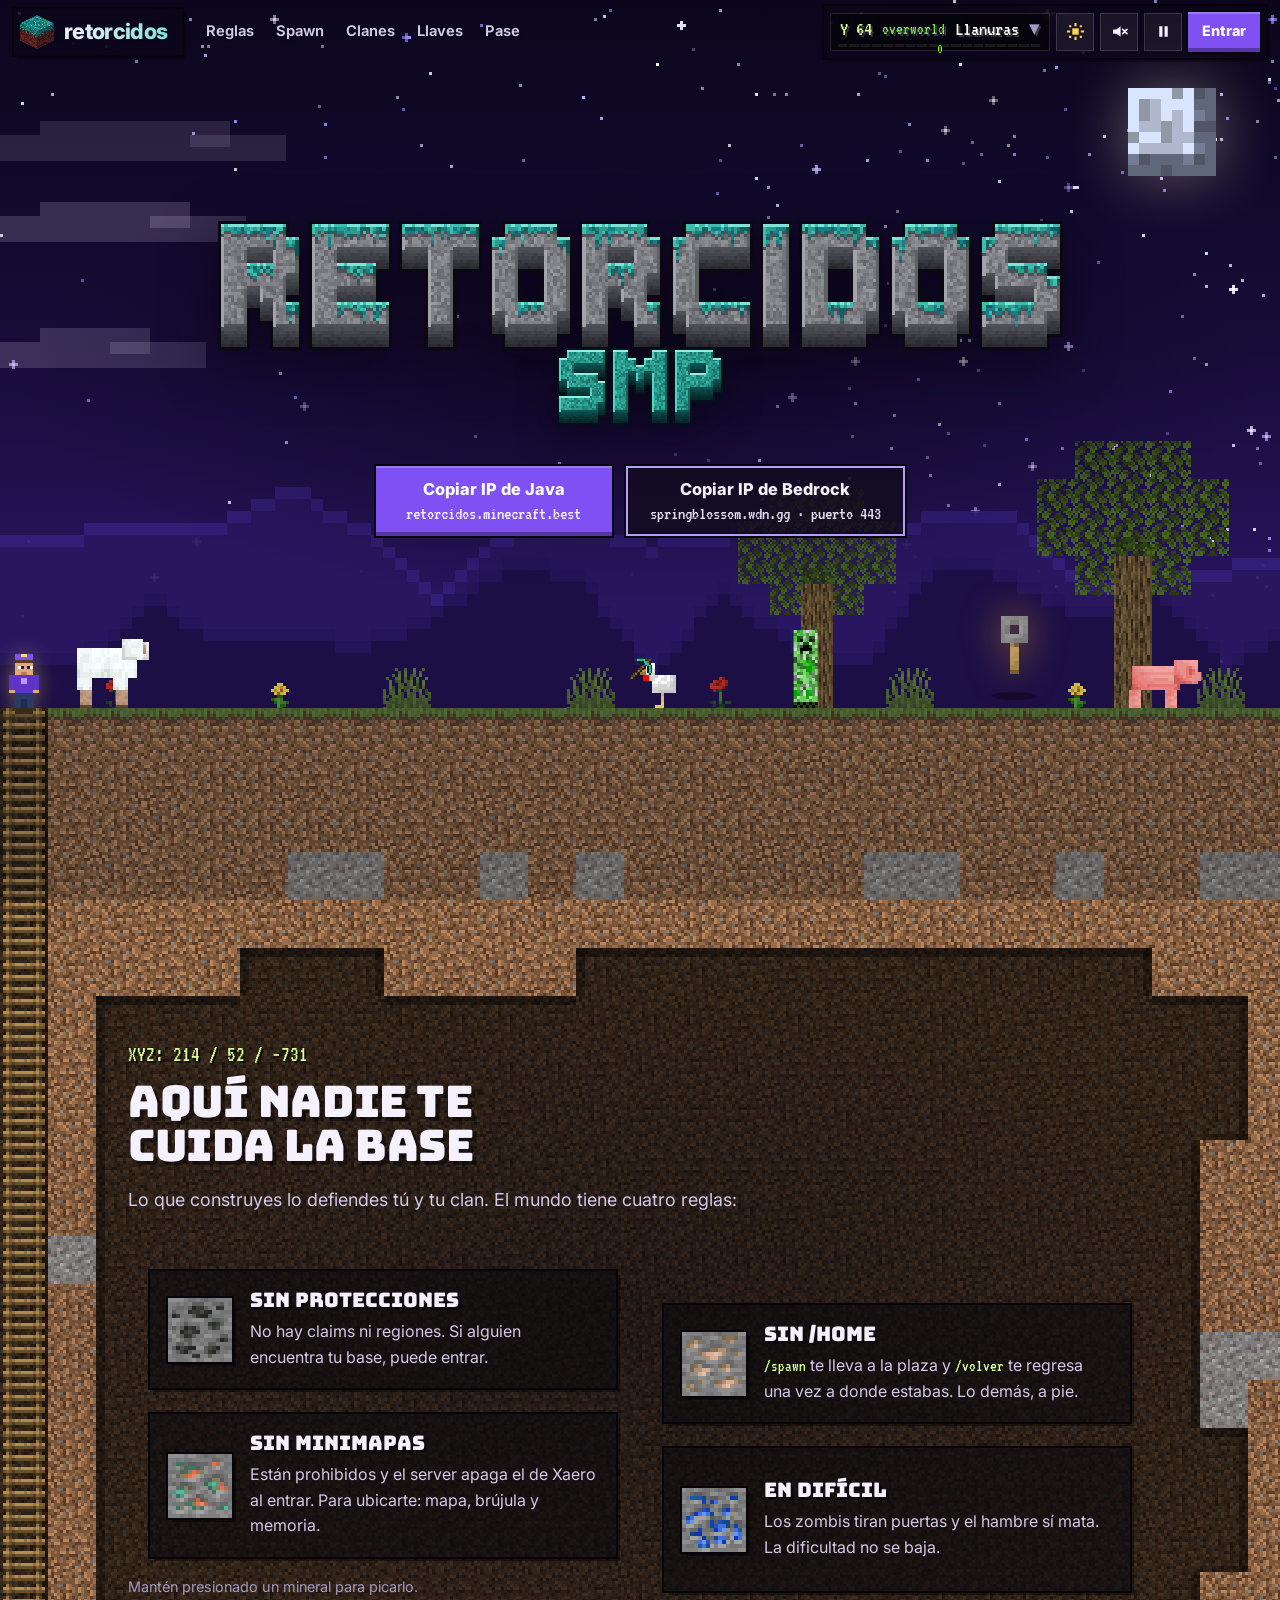
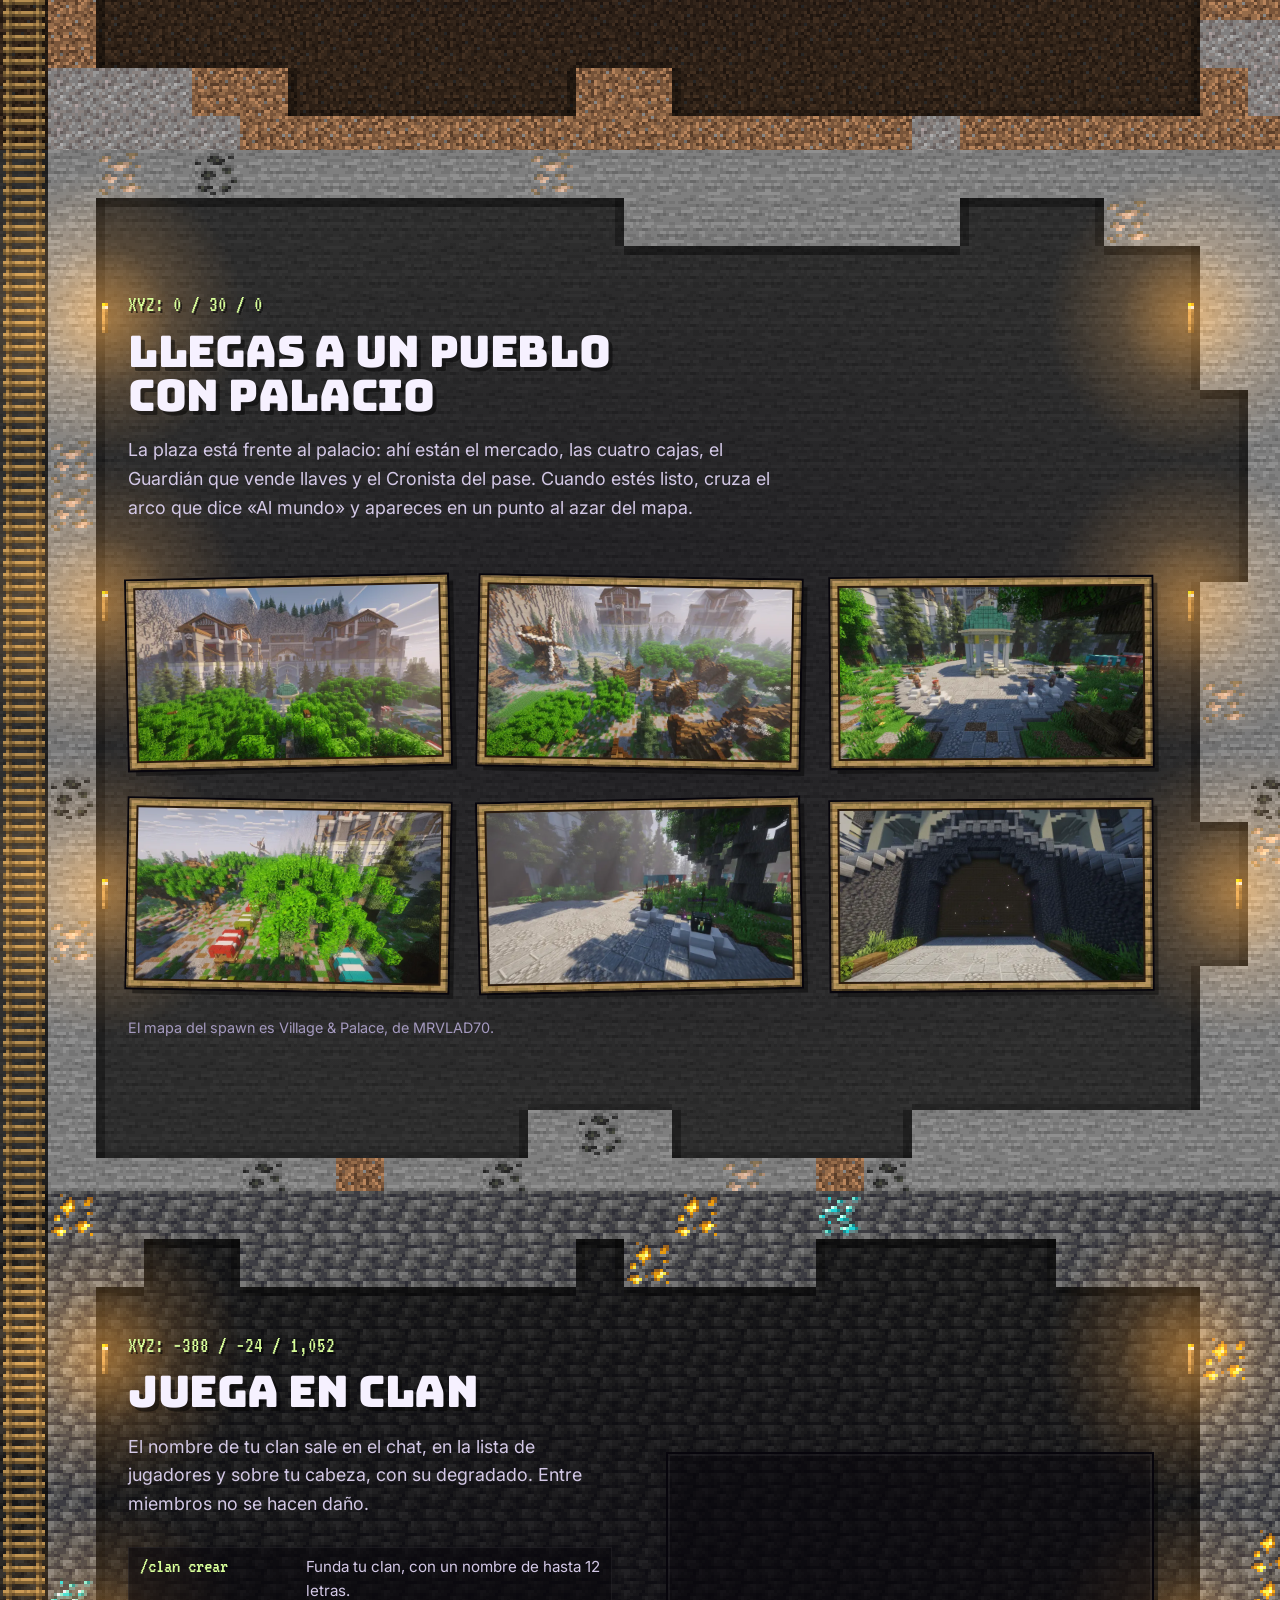
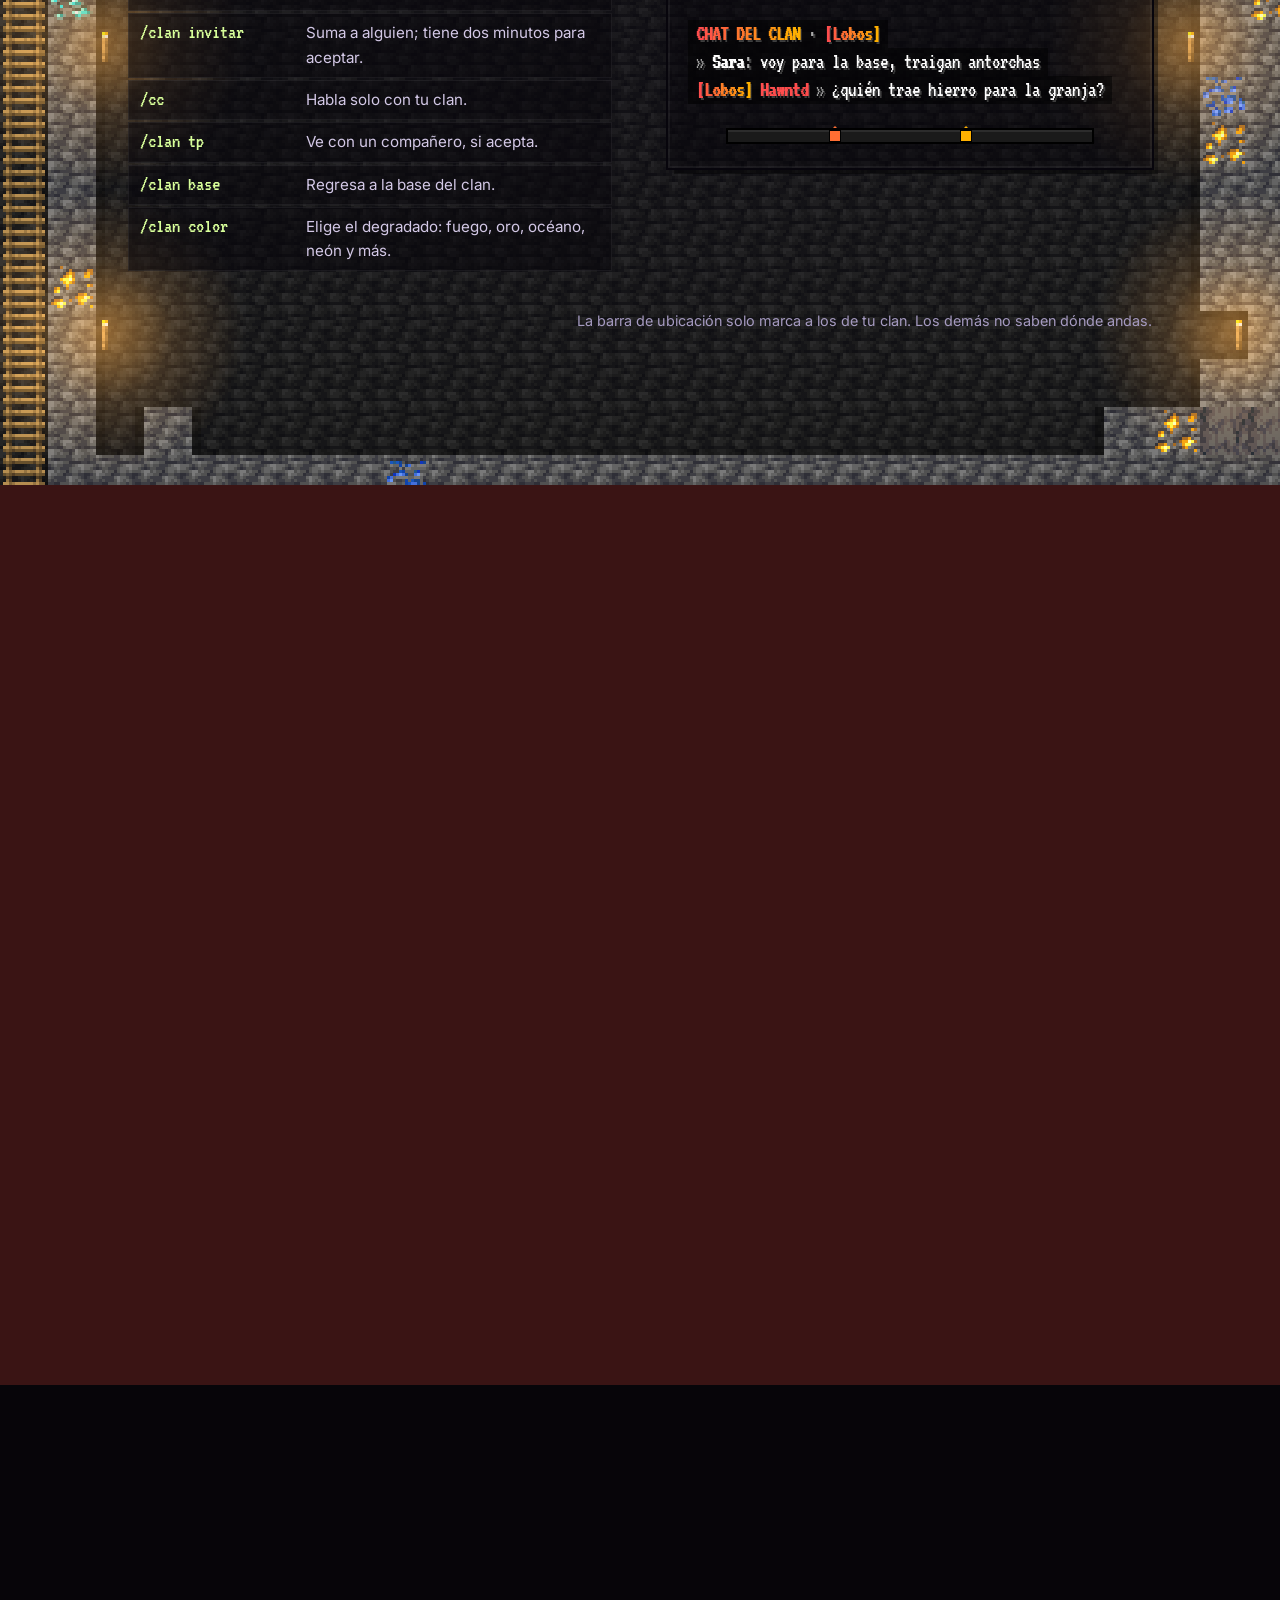
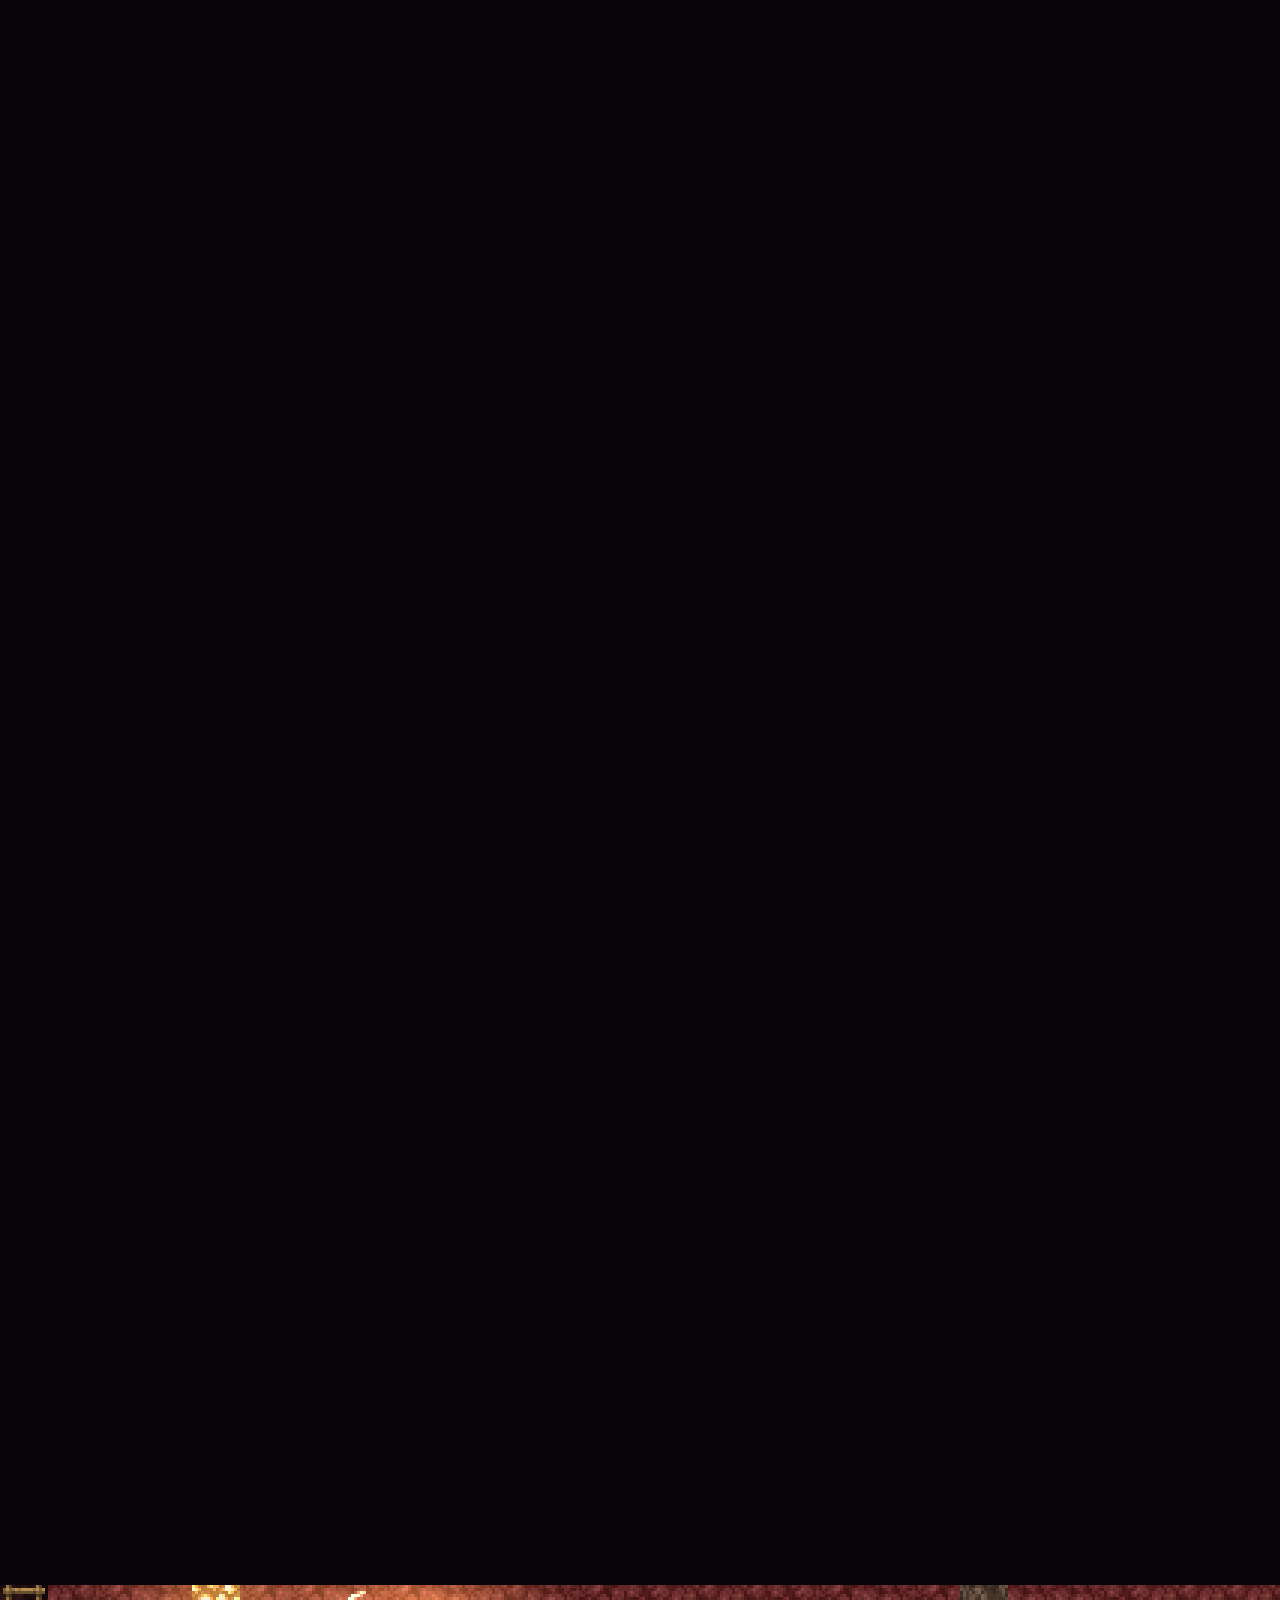
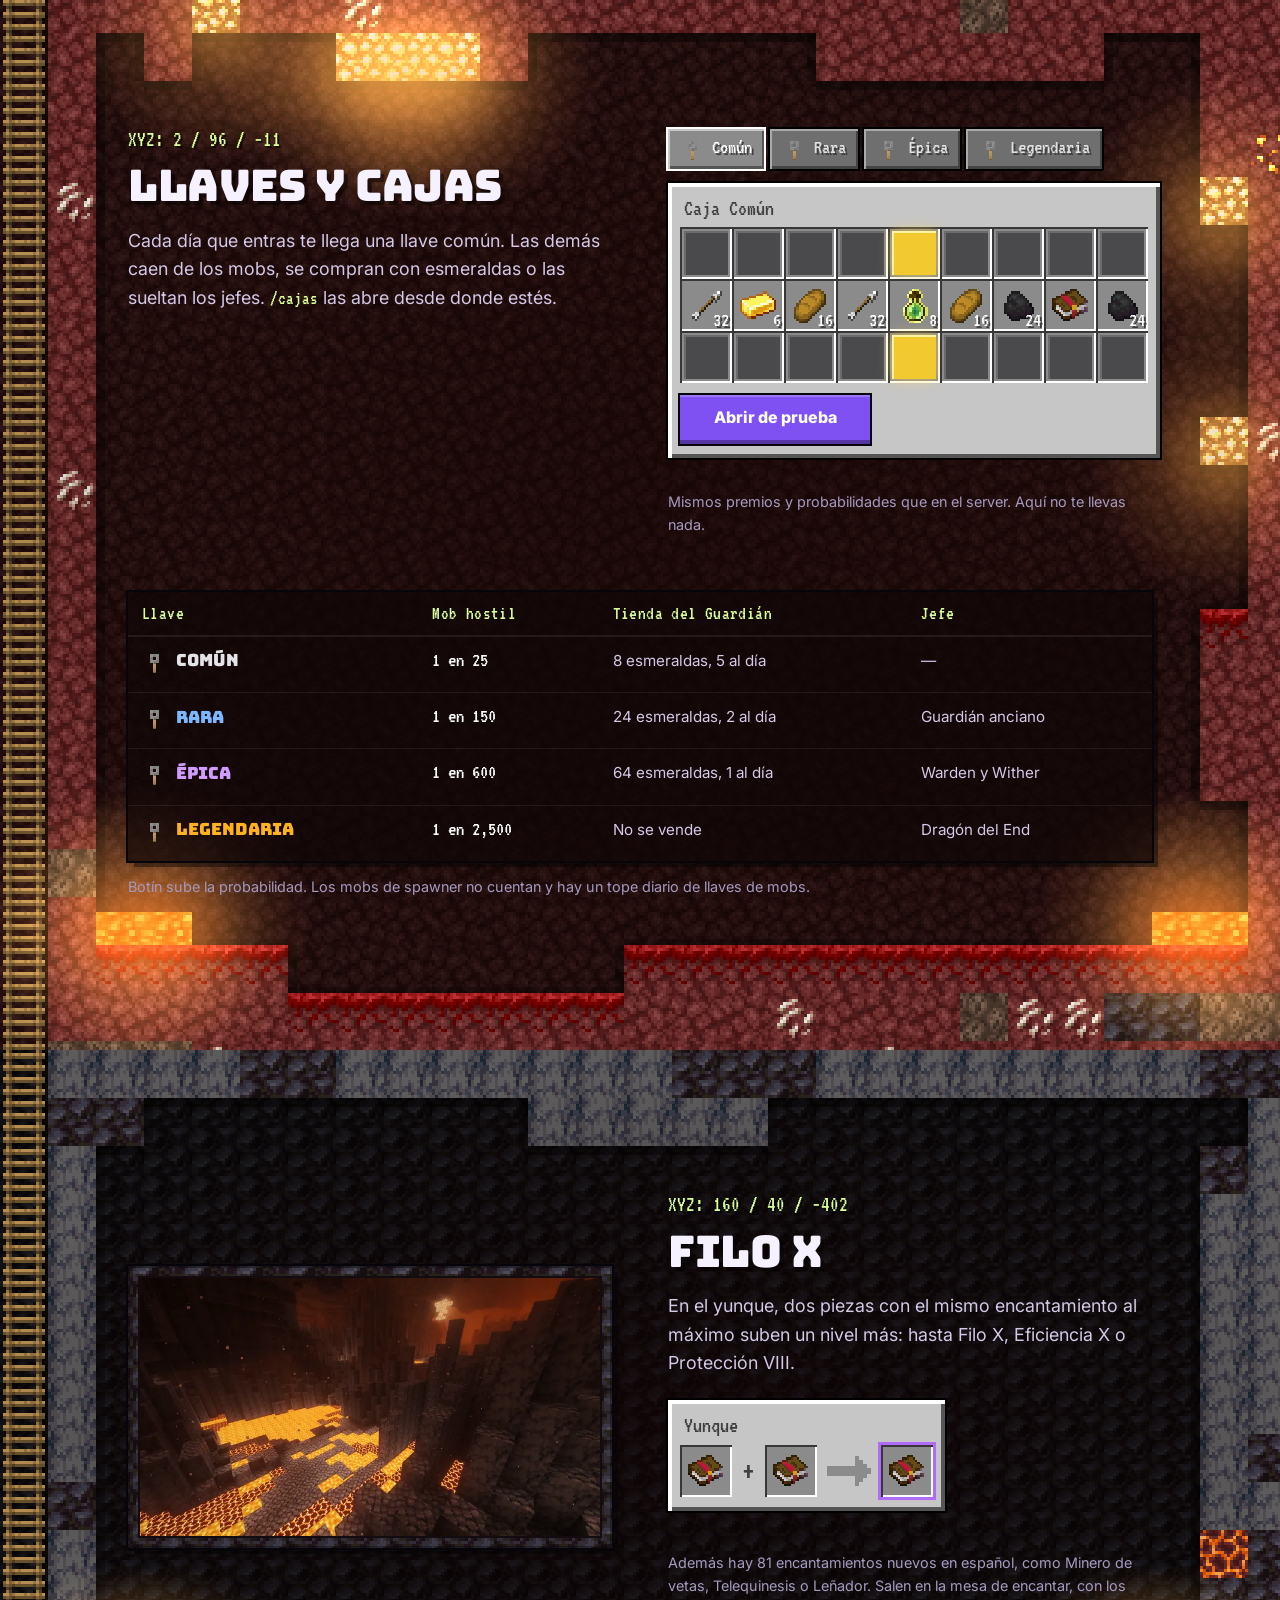
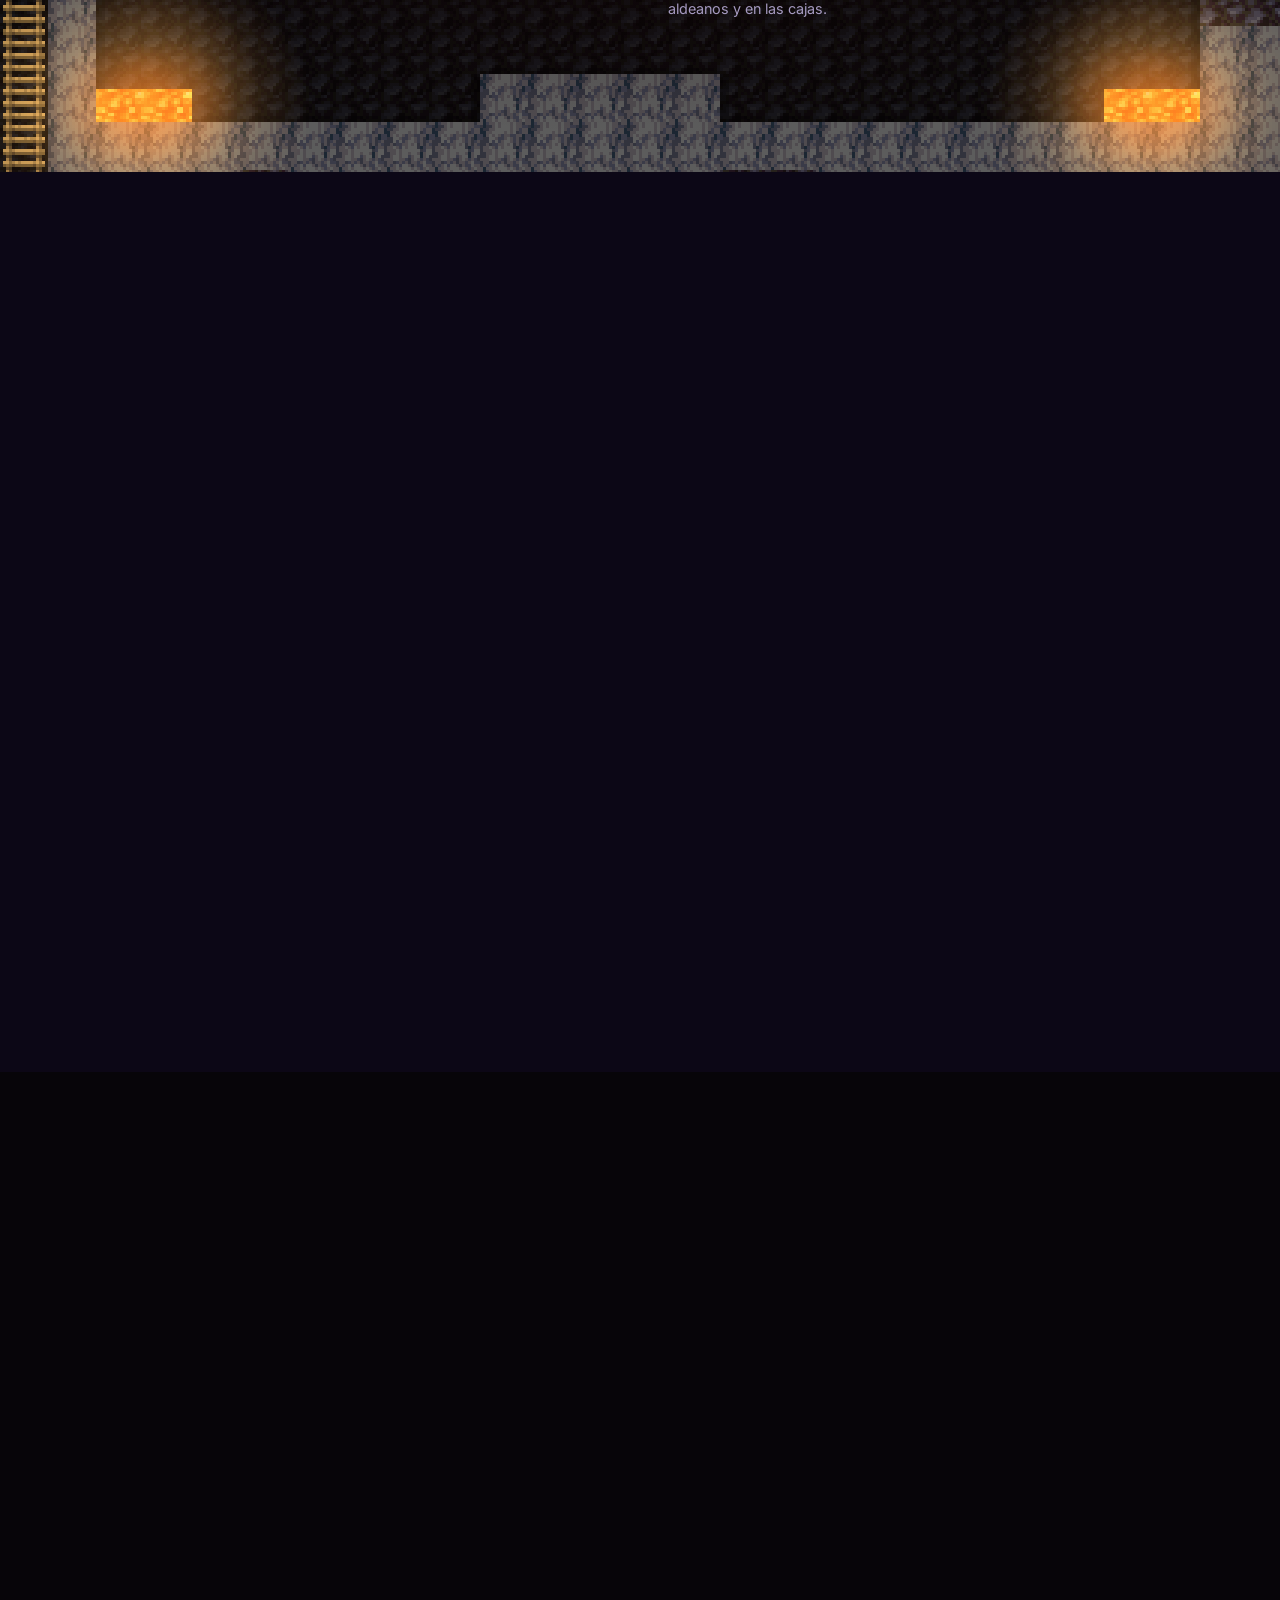
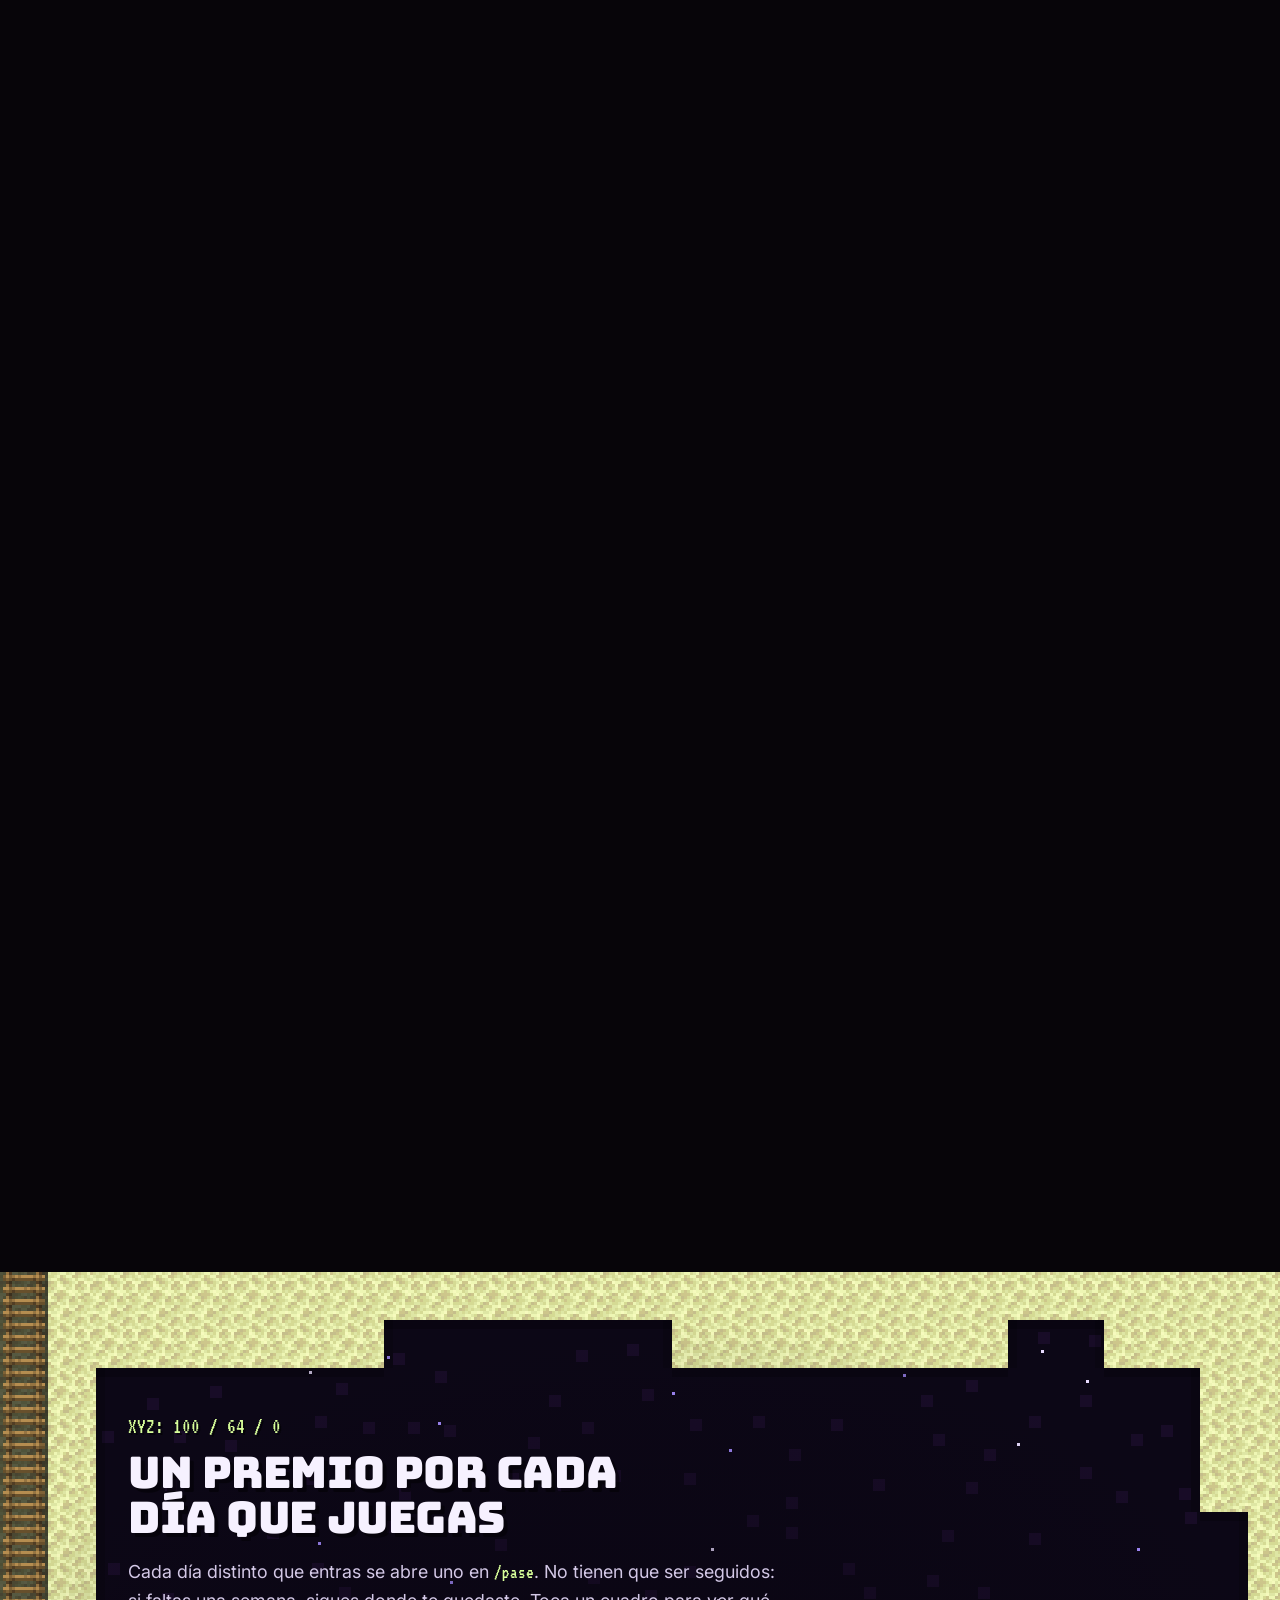
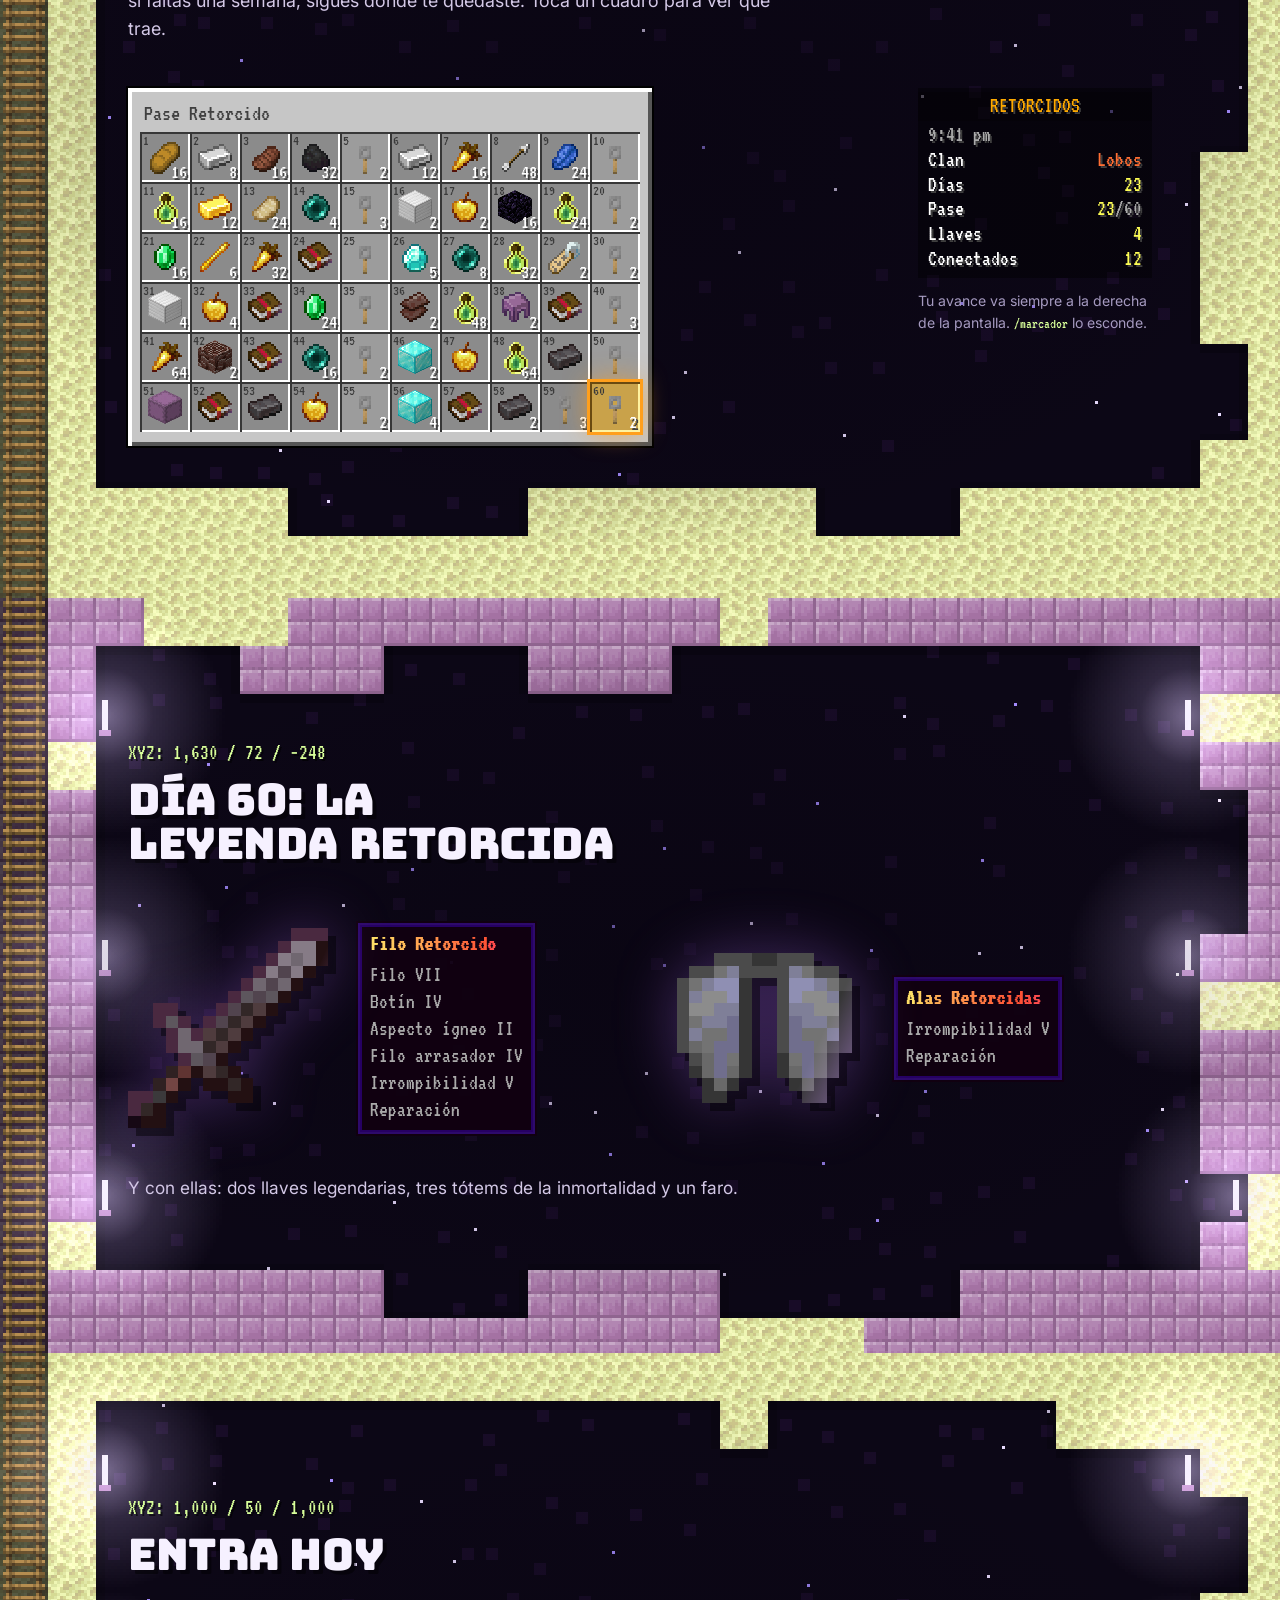
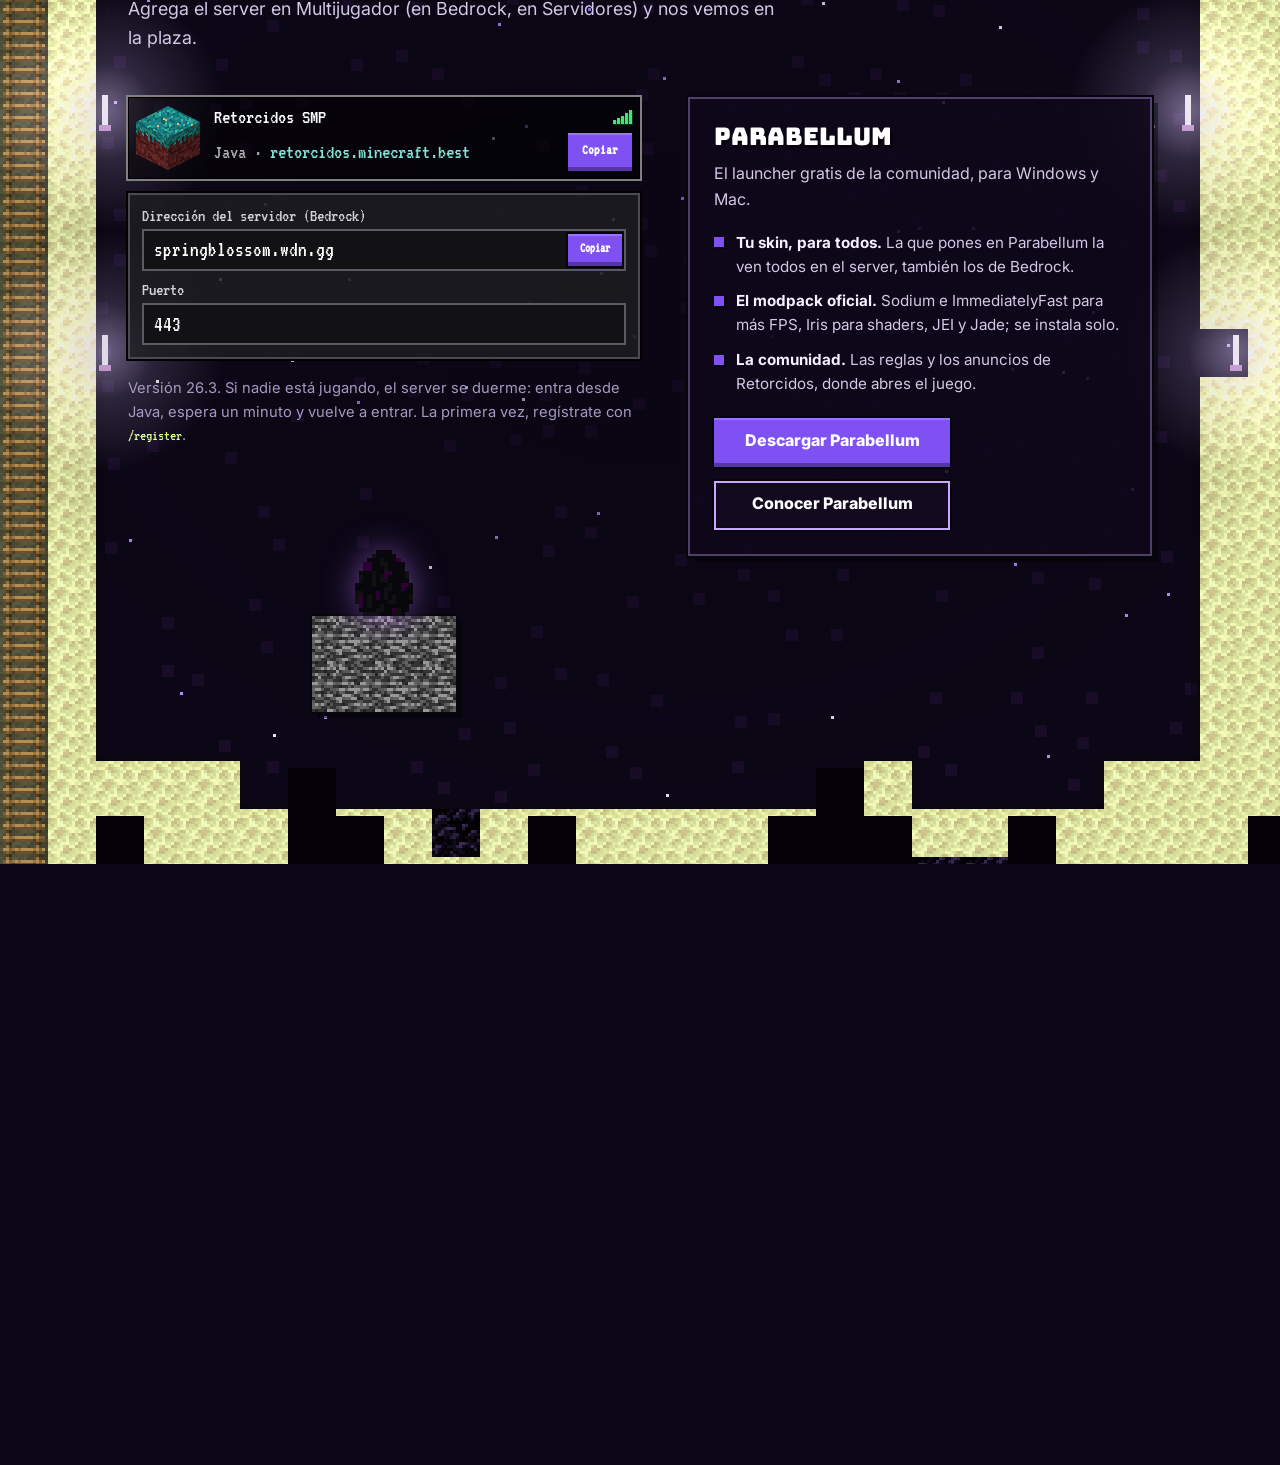
==== commit fb8fae88: "Nueva IP de Java: retorcidos.minecraft.best El server se mudó de Play Hosting a Bloom.host. Bedrock " ====
--- a/index.html
+++ b/index.html
@@ -8,7 +8,7 @@
 <meta name="theme-color" content="#120a28">
 <meta property="og:type" content="website">
 <meta property="og:title" content="Retorcidos SMP">
-<meta property="og:description" content="Survival en difícil para Java y Bedrock. Entra con retorci2.play.hosting.">
+<meta property="og:description" content="Survival en difícil para Java y Bedrock. Entra con retorcidos.minecraft.best.">
 <meta property="og:image" content="img/compartir.jpg">
 <link rel="icon" href="favicon.svg" type="image/svg+xml">
 <link rel="preconnect" href="https://fonts.googleapis.com">
@@ -87,7 +87,7 @@
         <img class="logo-sub" data-logo="SMP" data-skin="warped" alt="" aria-hidden="true">
       </h1>
       <div class="btn-row">
-        <button class="btn btn-primary btn-big" type="button" id="copiar-java" data-copy="retorci2.play.hosting"><span class="copy-label">Copiar IP de Java</span><small>retorci2.play.hosting</small></button>
+        <button class="btn btn-primary btn-big" type="button" id="copiar-java" data-copy="retorcidos.minecraft.best"><span class="copy-label">Copiar IP de Java</span><small>retorcidos.minecraft.best</small></button>
         <button class="btn btn-ghost btn-big" type="button" data-copy="springblossom.wdn.gg"><span class="copy-label">Copiar IP de Bedrock</span><small>springblossom.wdn.gg · puerto 443</small></button>
       </div>
     </div>
@@ -373,8 +373,8 @@
               <img data-px-img="iso:own:warpedTop|own:warpedNylium" alt="" width="64" height="64">
               <span class="se-name">Retorcidos SMP</span>
               <span class="se-ping" aria-hidden="true"><i></i><i></i><i></i><i></i><i></i></span>
-              <span class="se-motd">Java · <span>retorci2.play.hosting</span></span>
-              <button class="btn btn-primary btn-small" type="button" data-copy="retorci2.play.hosting"><span class="copy-label">Copiar</span></button>
+              <span class="se-motd">Java · <span>retorcidos.minecraft.best</span></span>
+              <button class="btn btn-primary btn-small" type="button" data-copy="retorcidos.minecraft.best"><span class="copy-label">Copiar</span></button>
             </div>
             <div class="bedrock-form">
               <label>Dirección del servidor (Bedrock)
@@ -432,7 +432,7 @@
       </nav>
       <div class="footer-col">
         <p class="footer-kicker">Jugar</p>
-        <span class="addr">retorci2.play.hosting<small>Java</small></span>
+        <span class="addr">retorcidos.minecraft.best<small>Java</small></span>
         <span class="addr">springblossom.wdn.gg<small>Bedrock, puerto 443</small></span>
         <ul><li><a href="https://parabellum-roan.vercel.app/descargar/">Parabellum ↗</a></li></ul>
       </div>
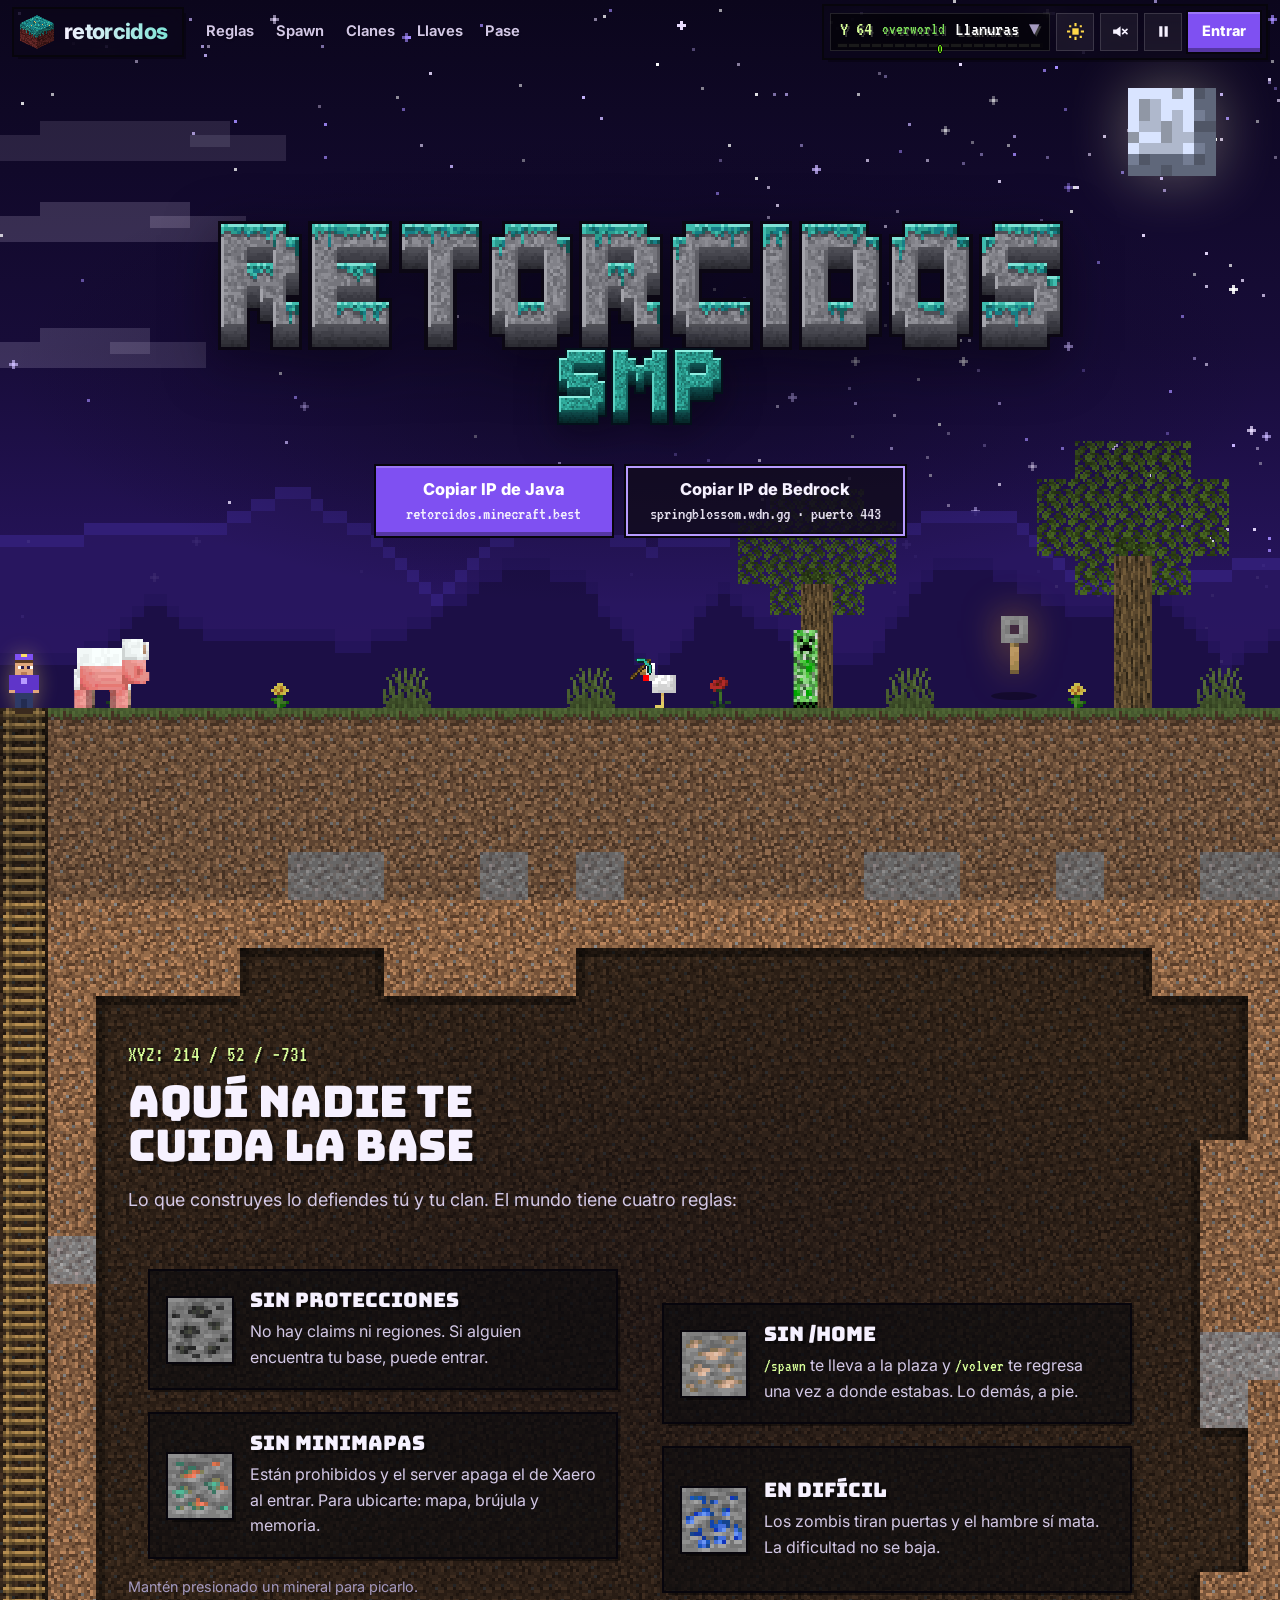
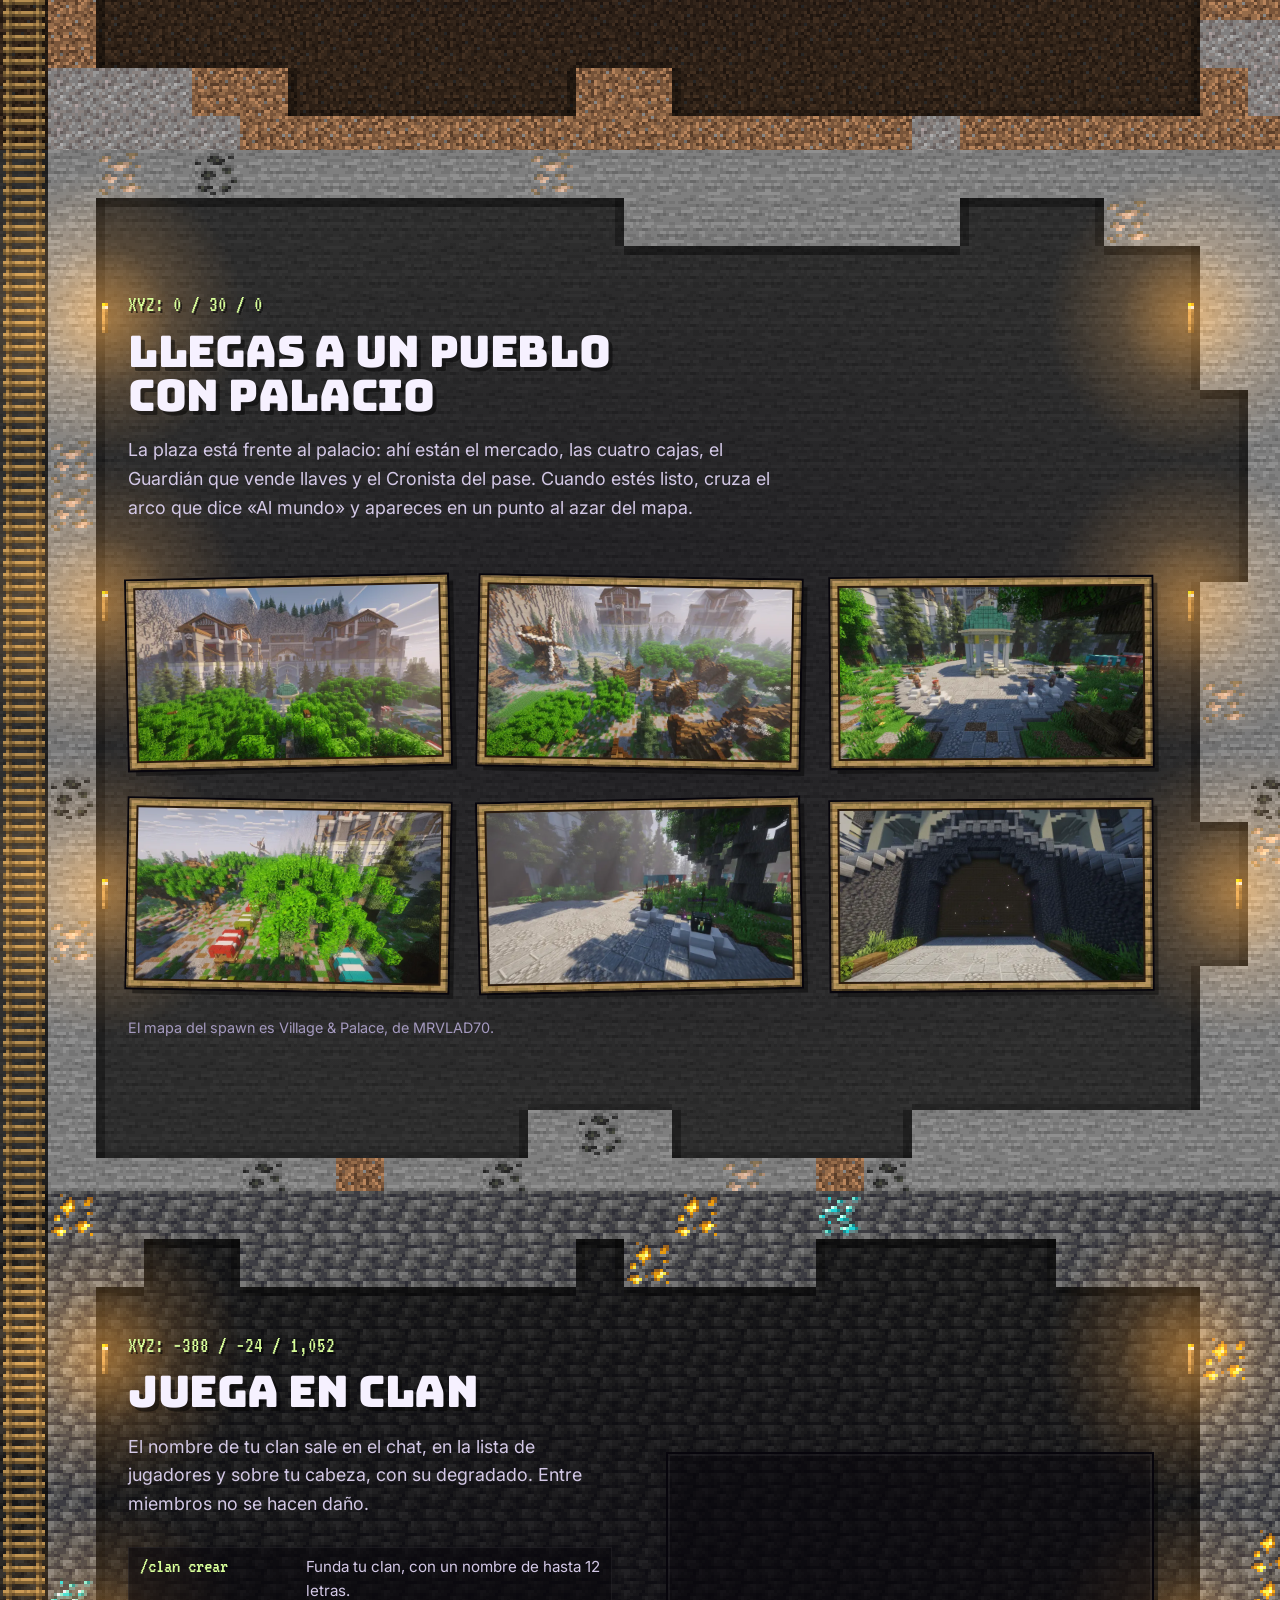
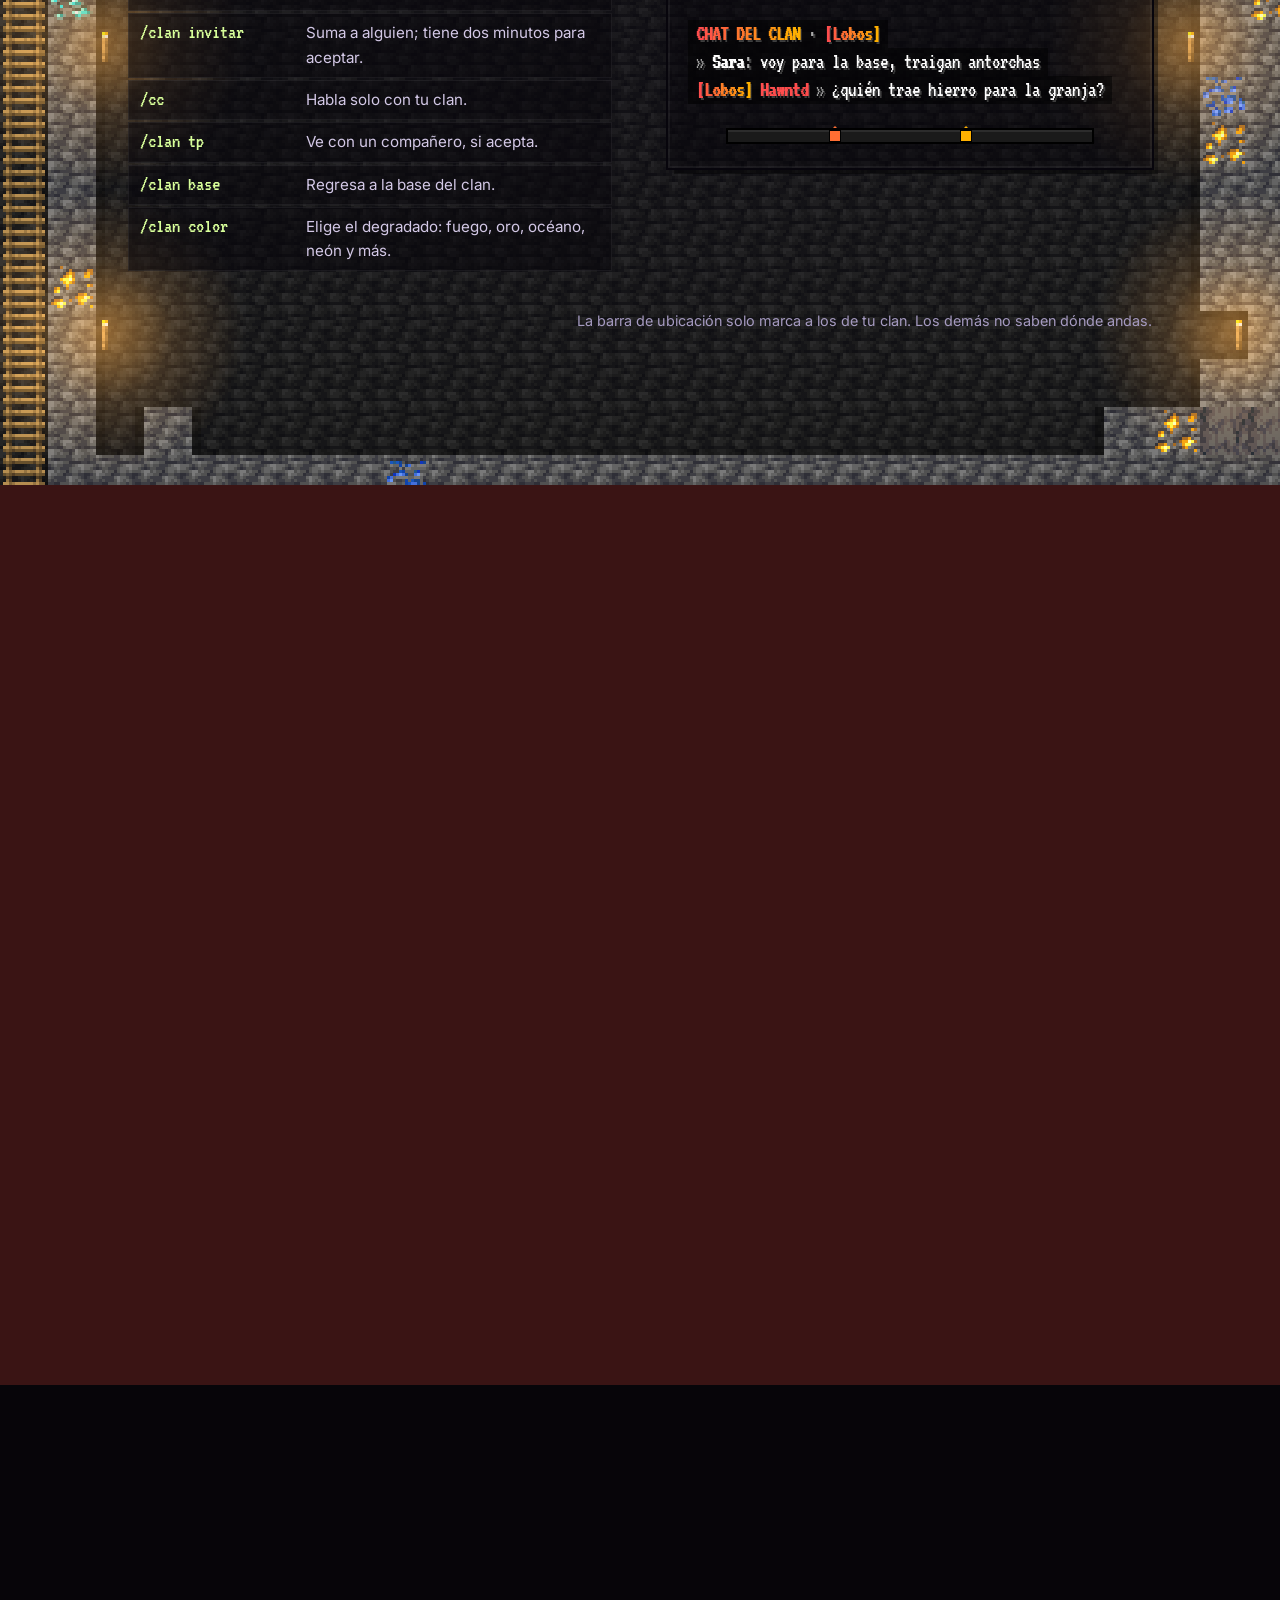
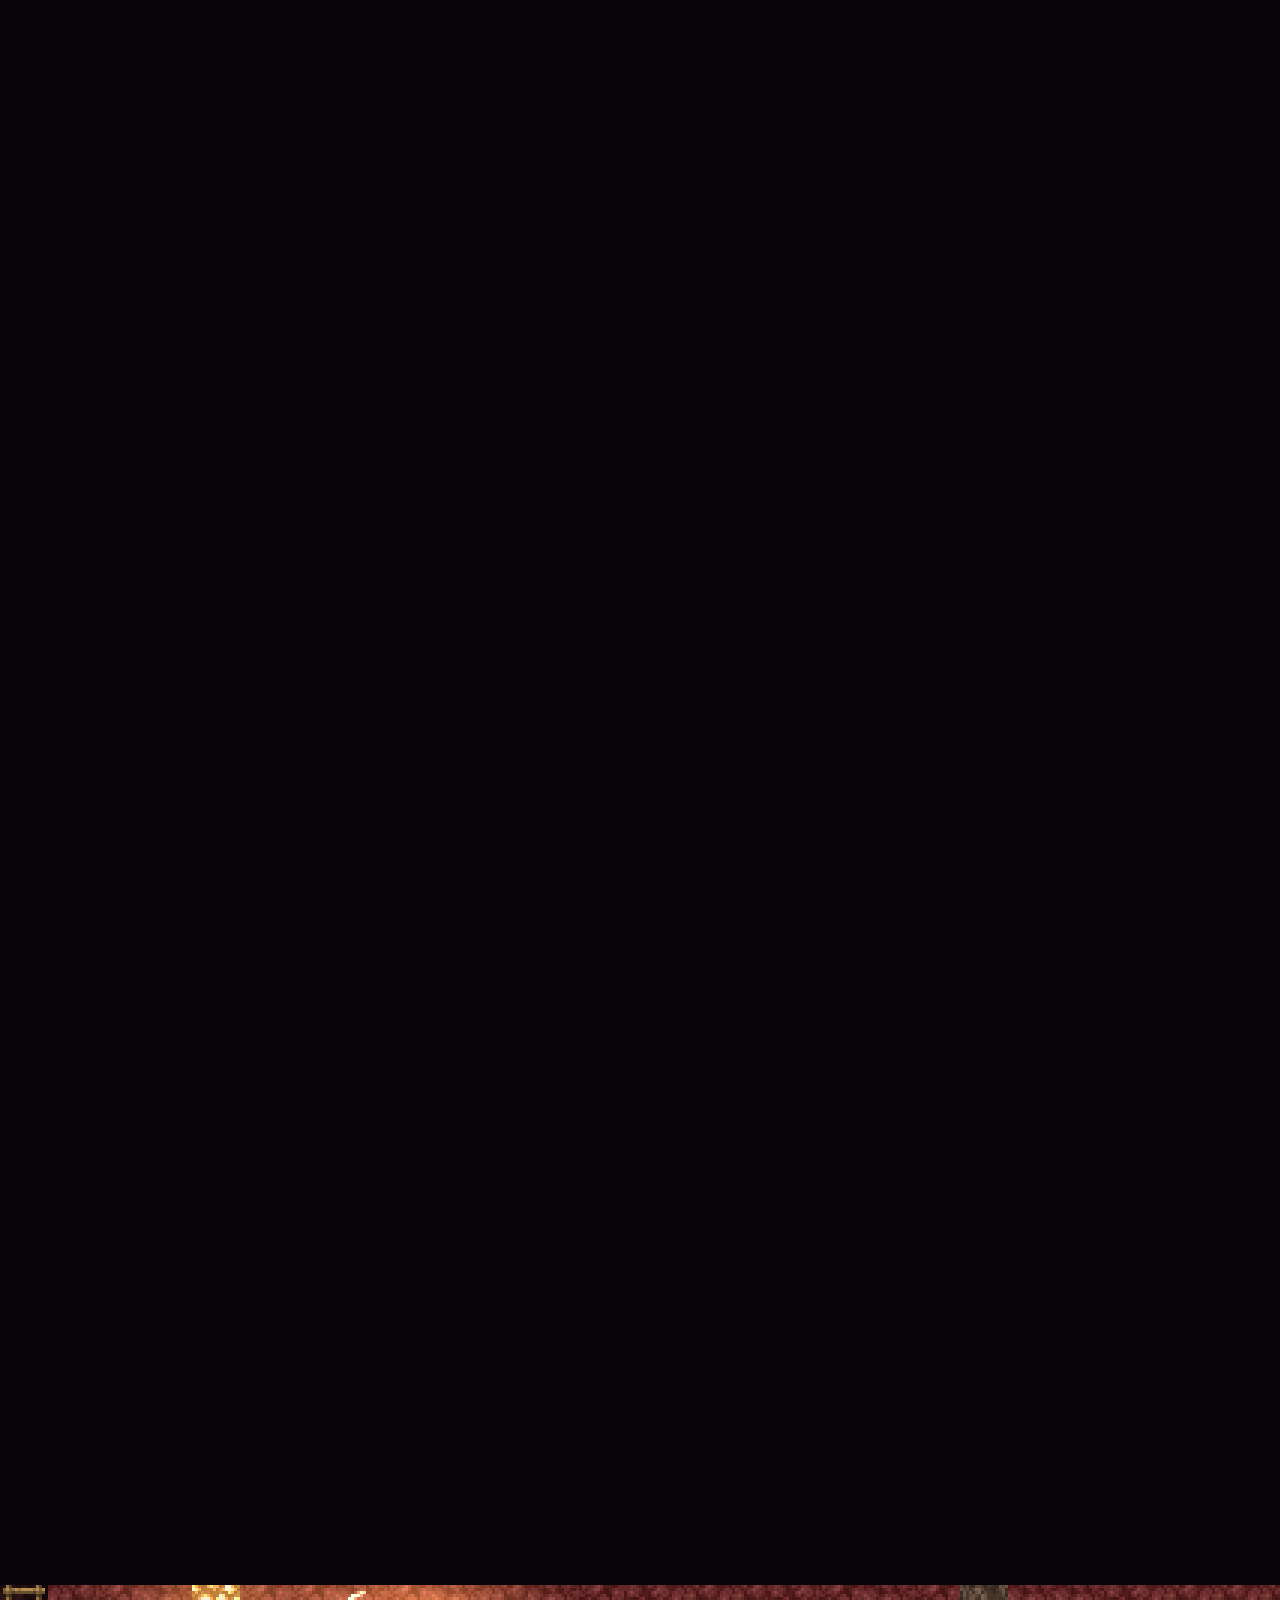
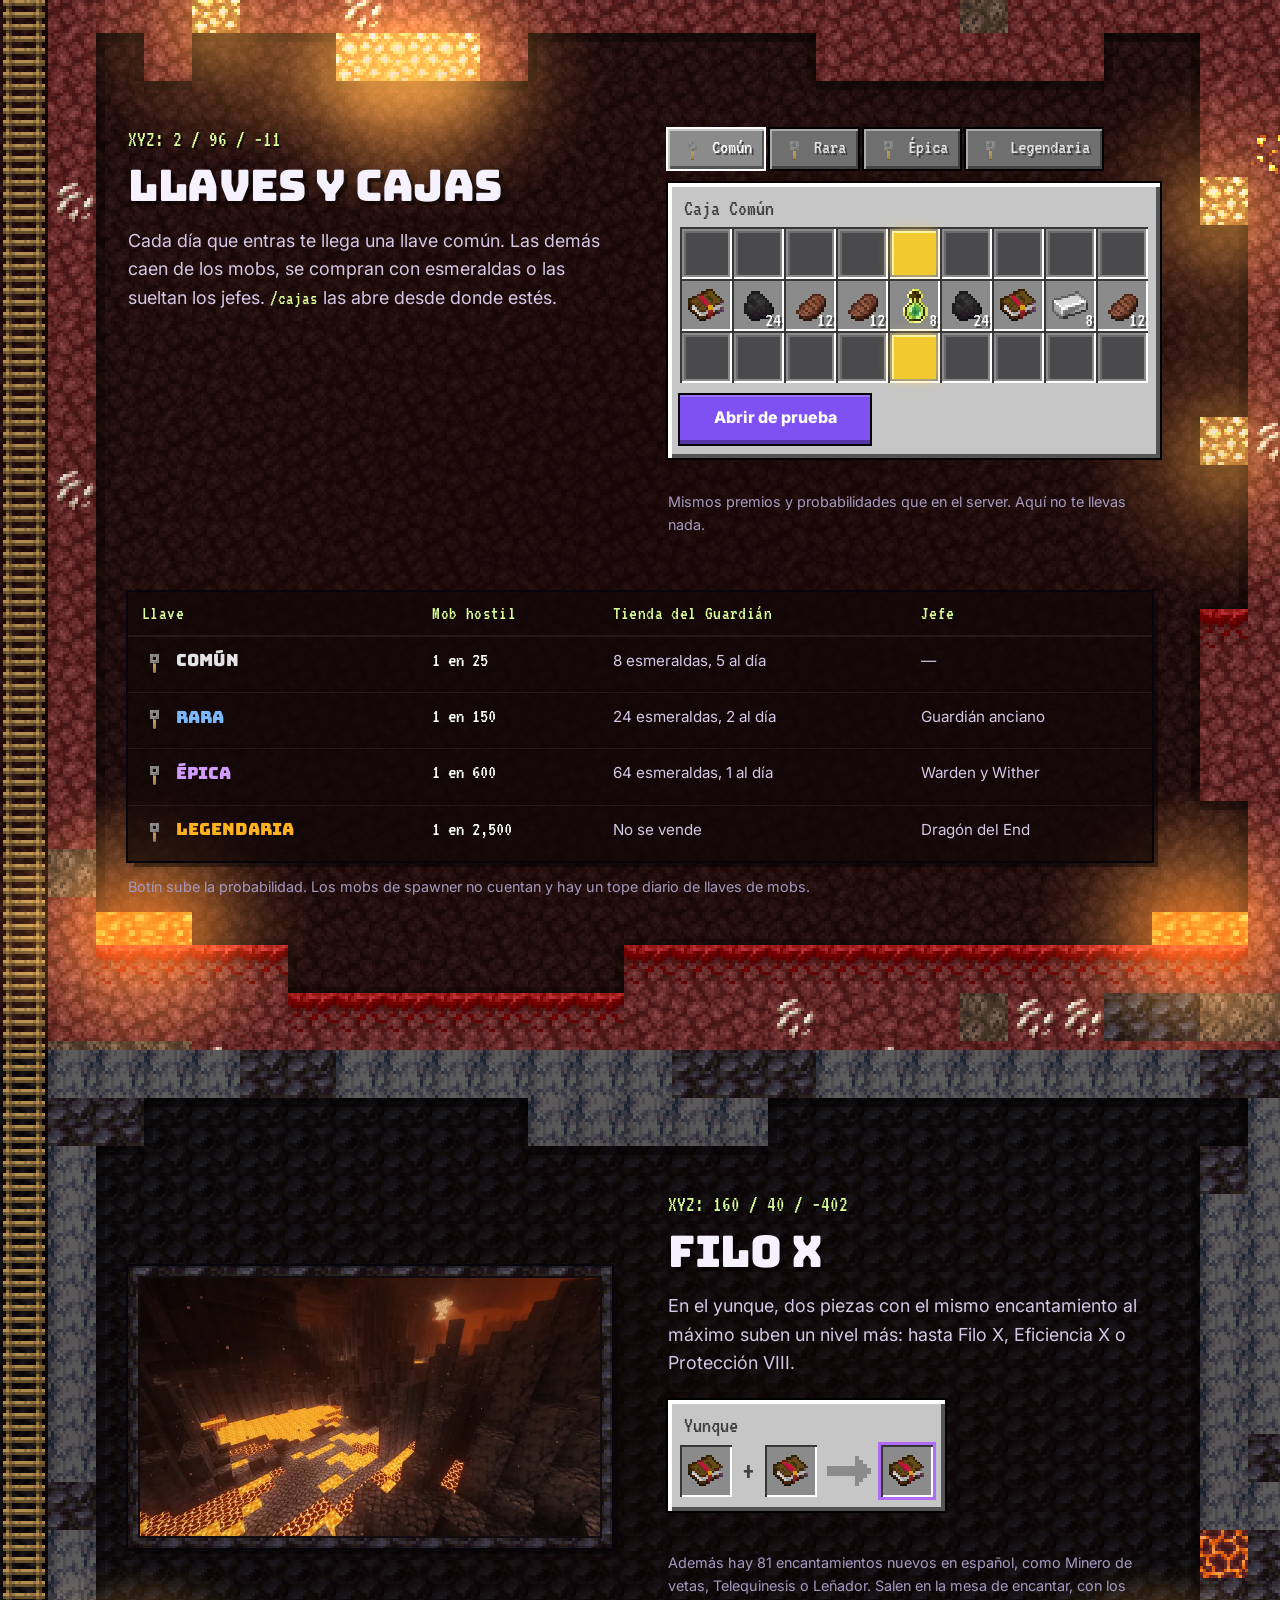
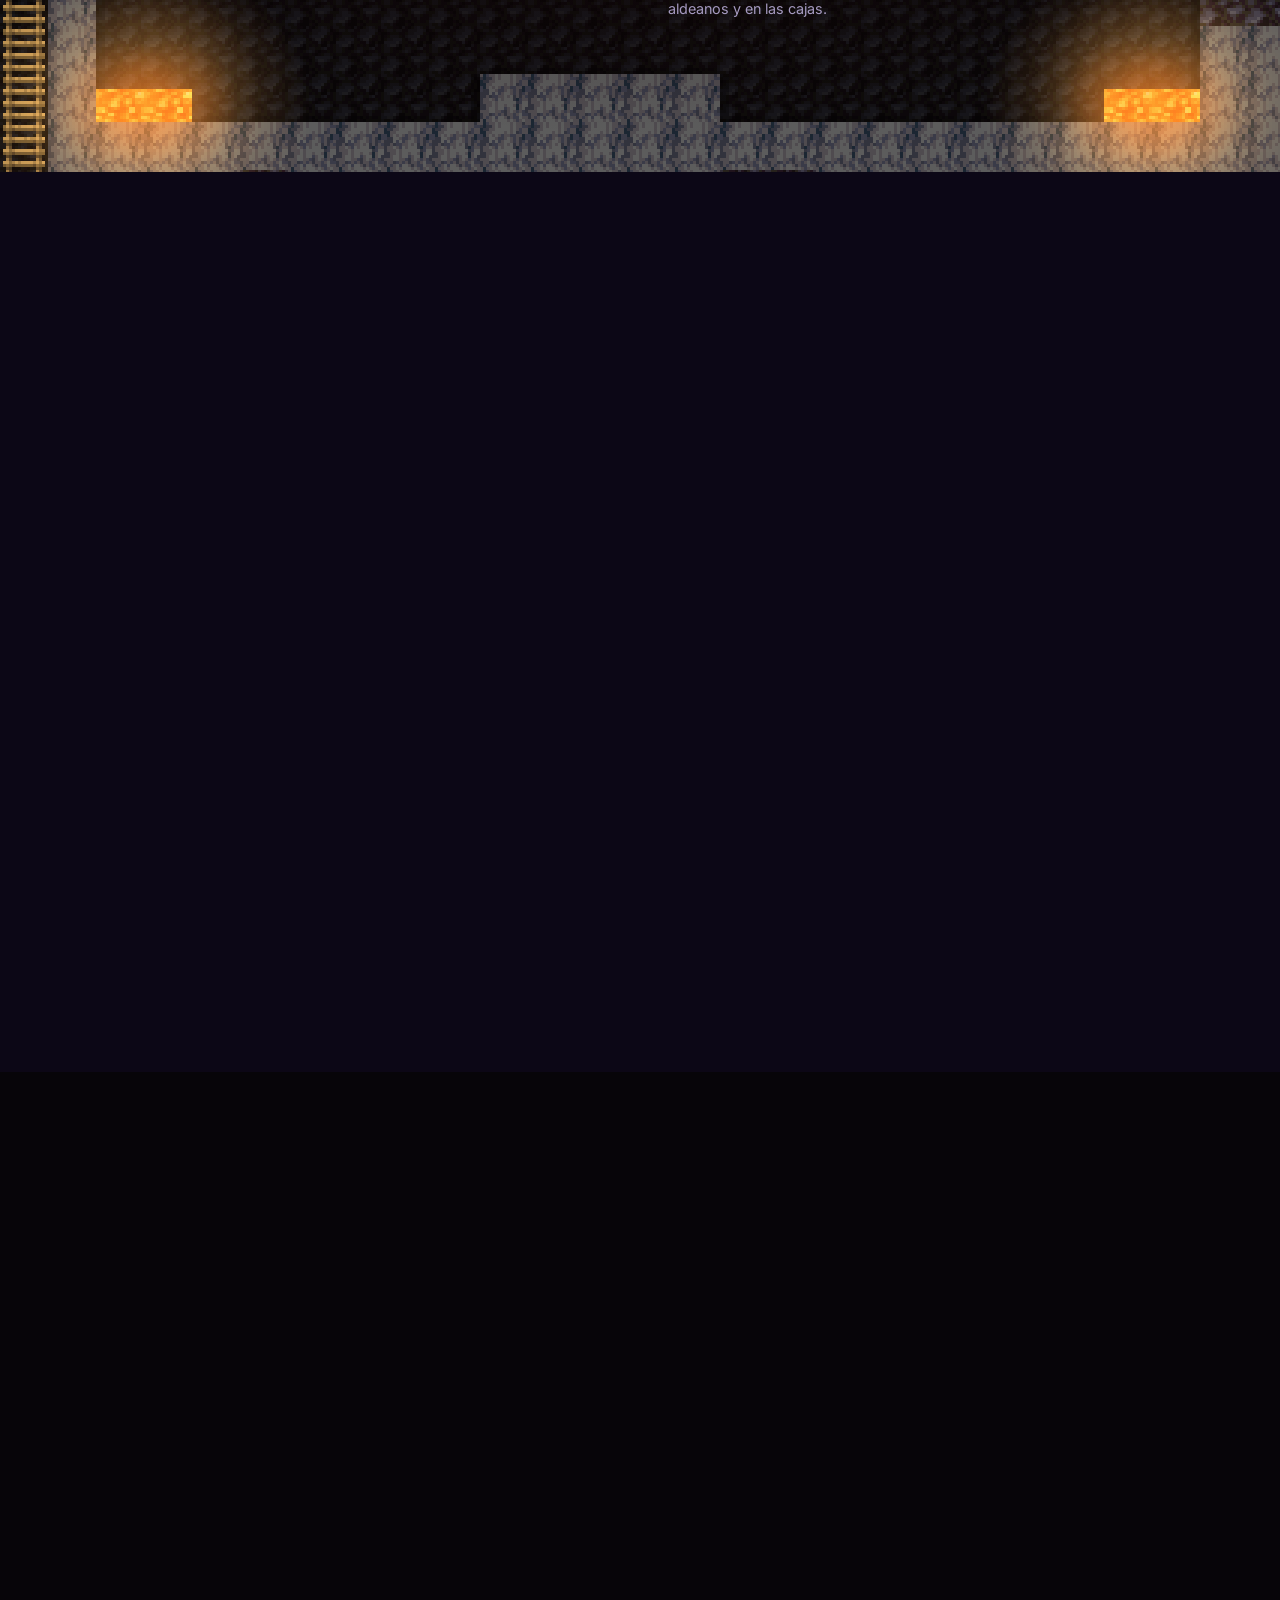
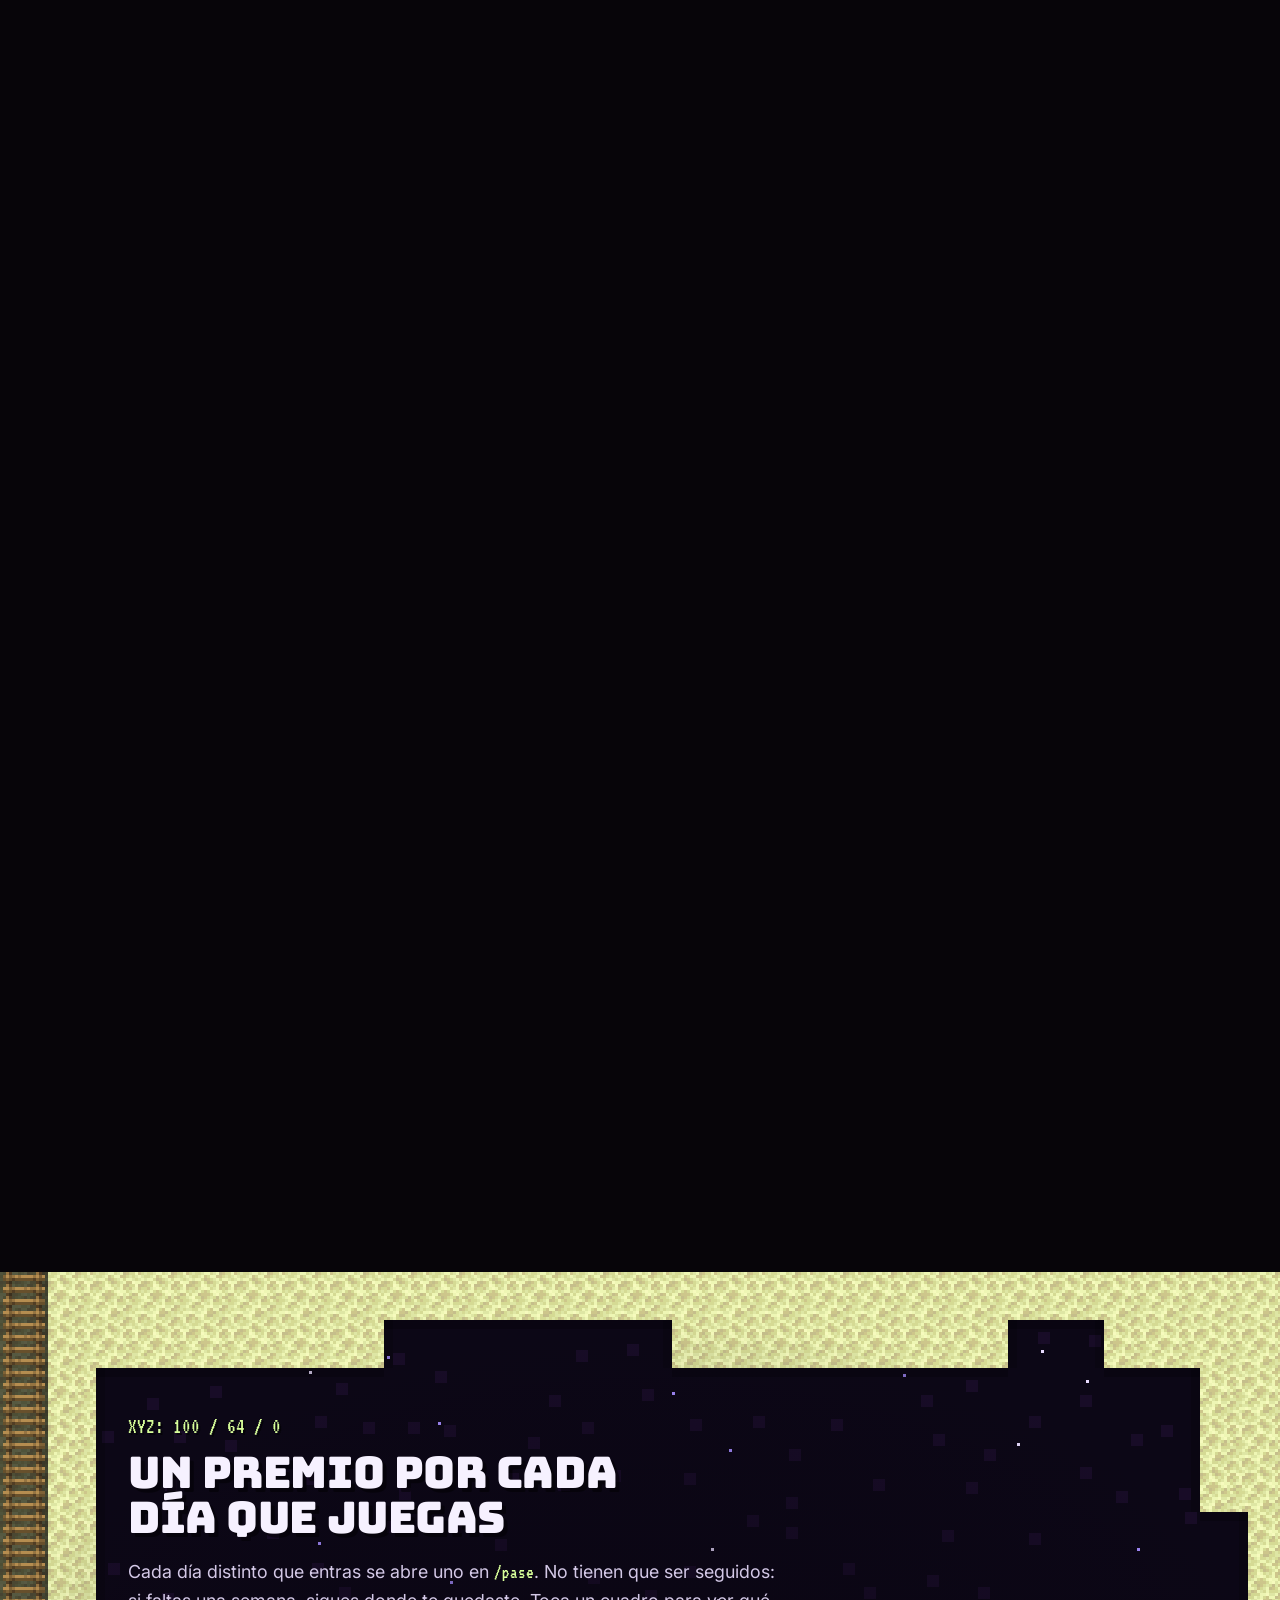
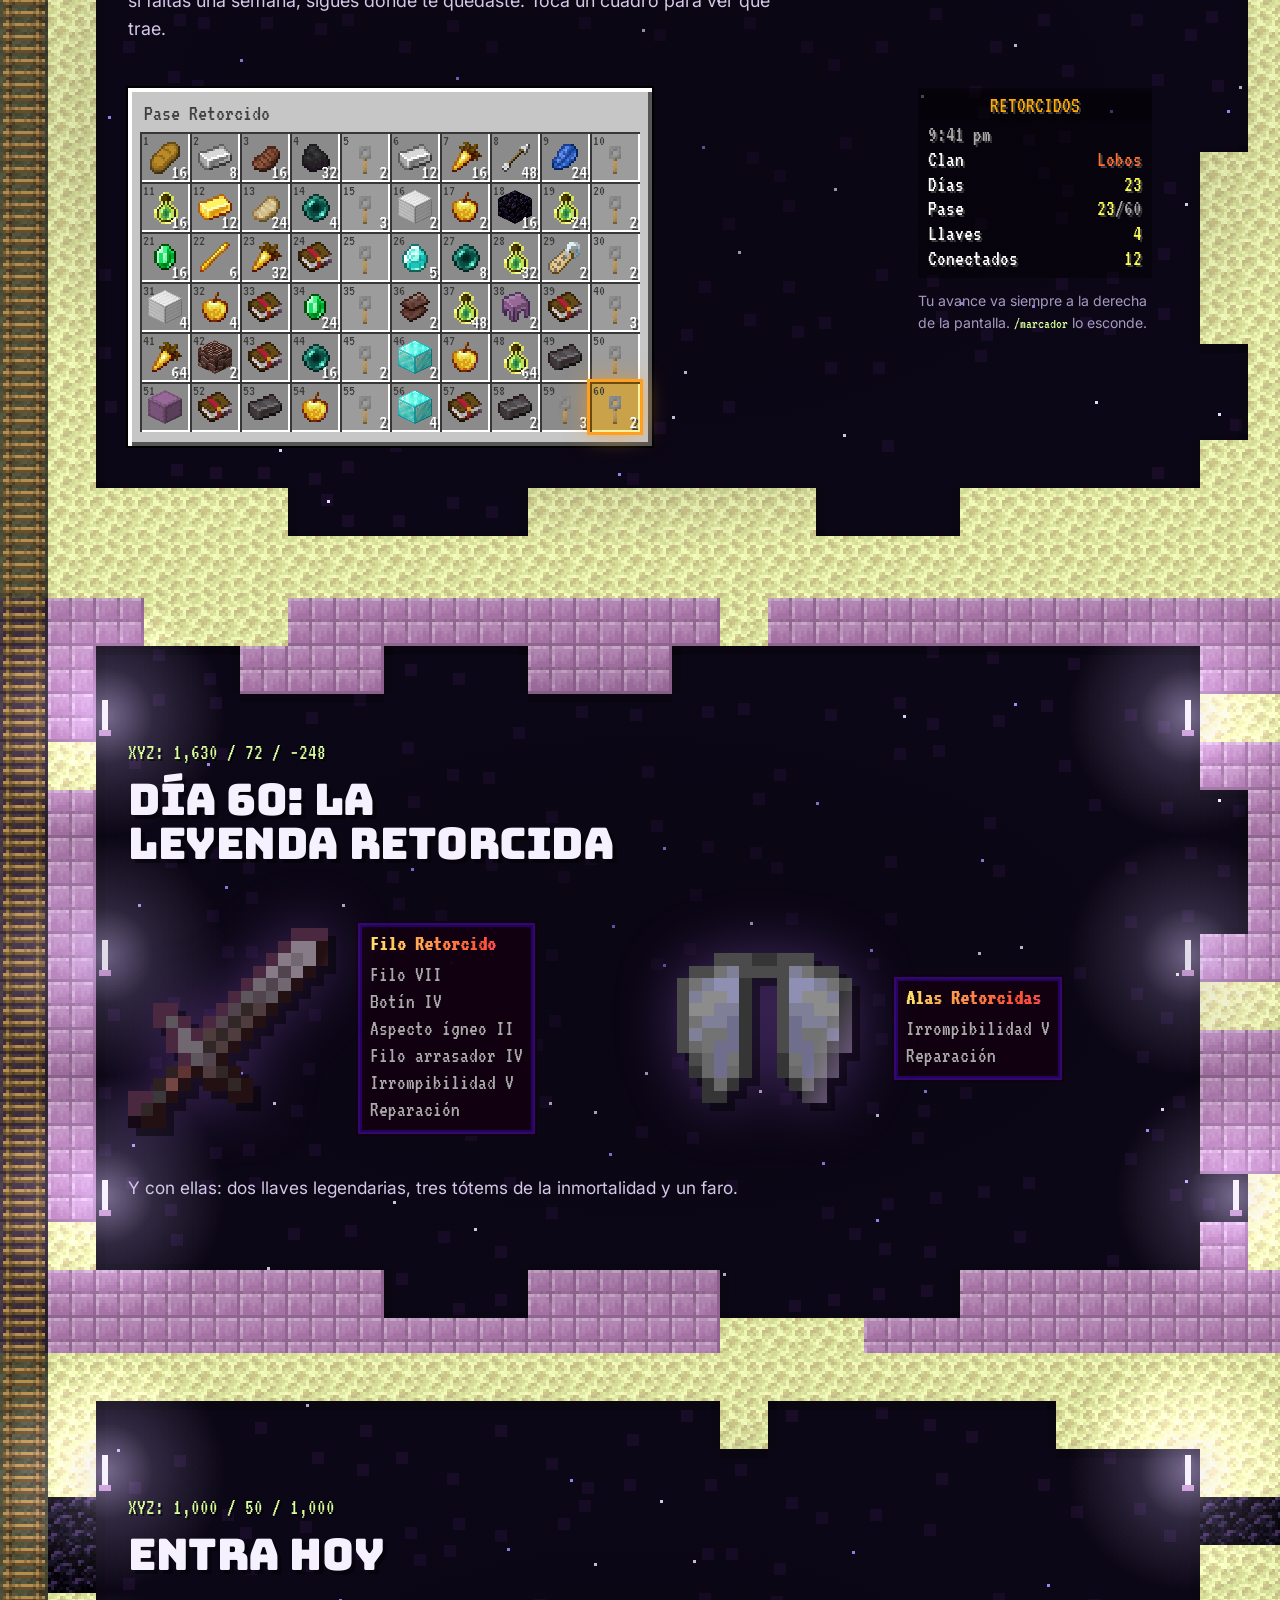
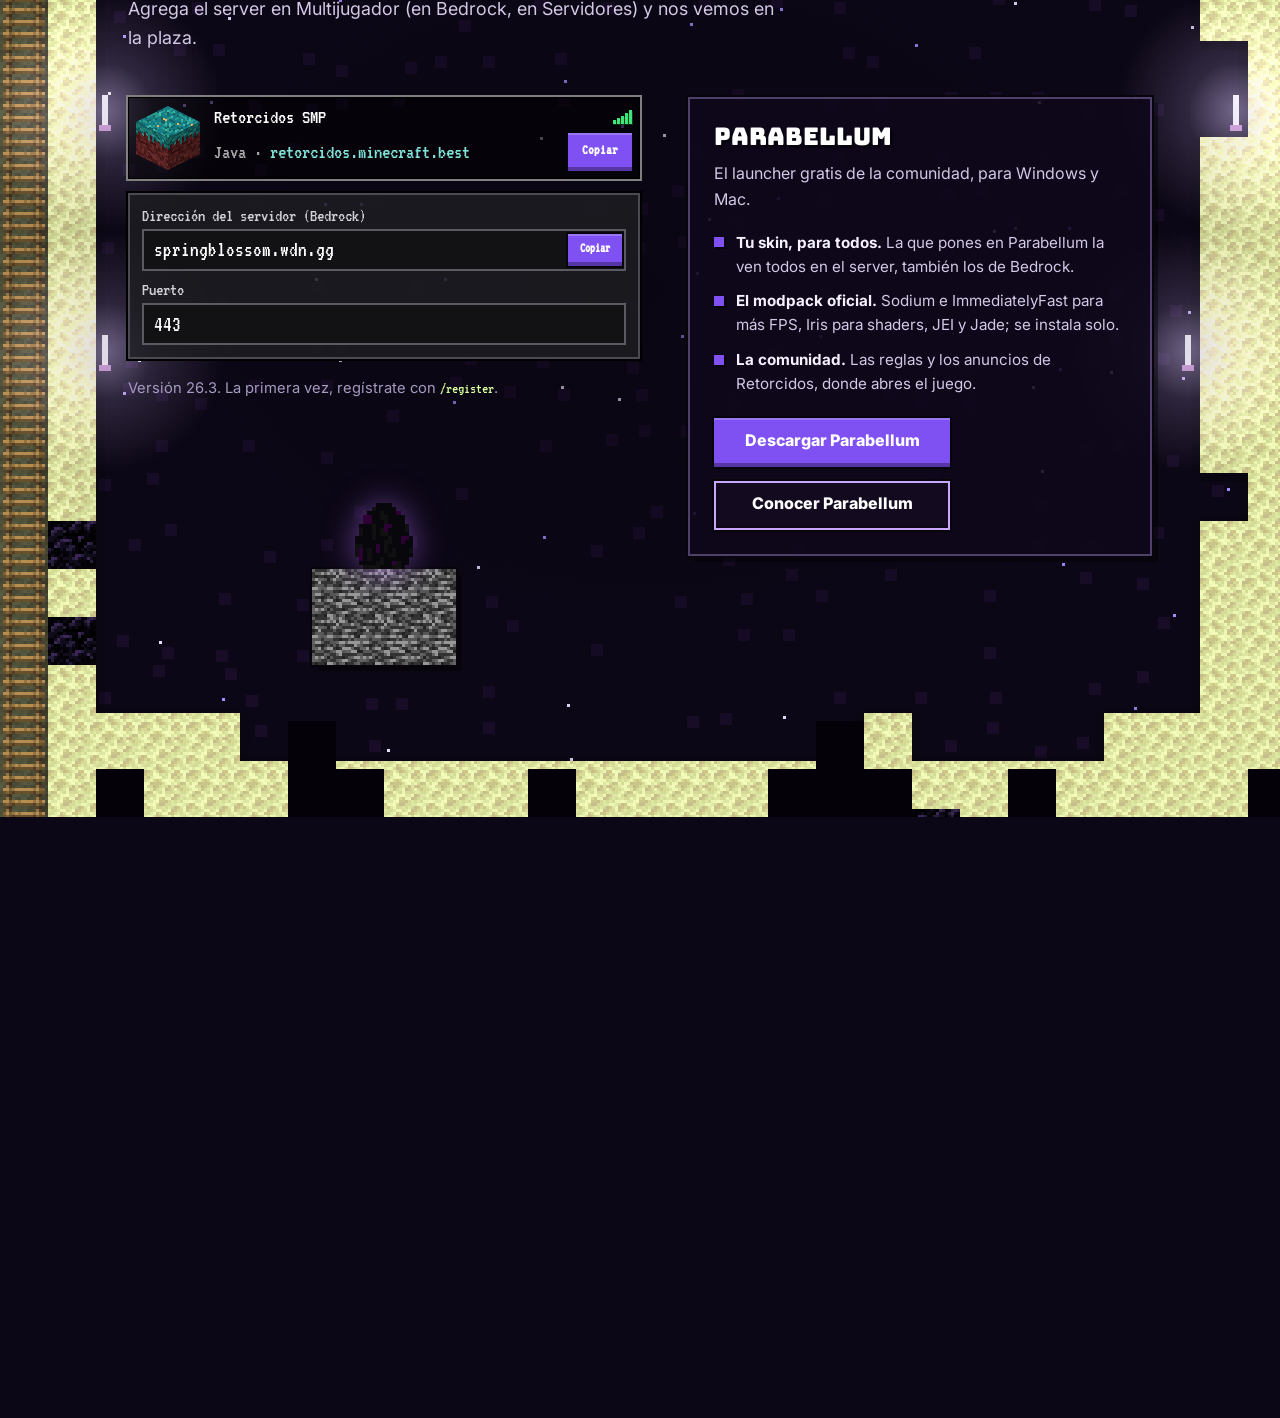
==== commit adaaf6d4: "Entrar: quita el aviso de que el server se duerme Era de Play Hosting; en Bloom el server no se duer" ====
--- a/index.html
+++ b/index.html
@@ -385,7 +385,7 @@
               </label>
             </div>
           </div>
-          <p class="join-notes">Versión 26.3. Si nadie está jugando, el server se duerme: entra desde Java, espera un minuto y vuelve a entrar. La primera vez, regístrate con <code>/register</code>.</p>
+          <p class="join-notes">Versión 26.3. La primera vez, regístrate con <code>/register</code>.</p>
           <div class="egg-stage">
             <span class="egg-pillar" data-px="tex:bedrock" aria-hidden="true"></span>
             <button class="egg" id="huevo" type="button" data-px="sprite:egg" aria-label="El huevo del dragón"></button>
